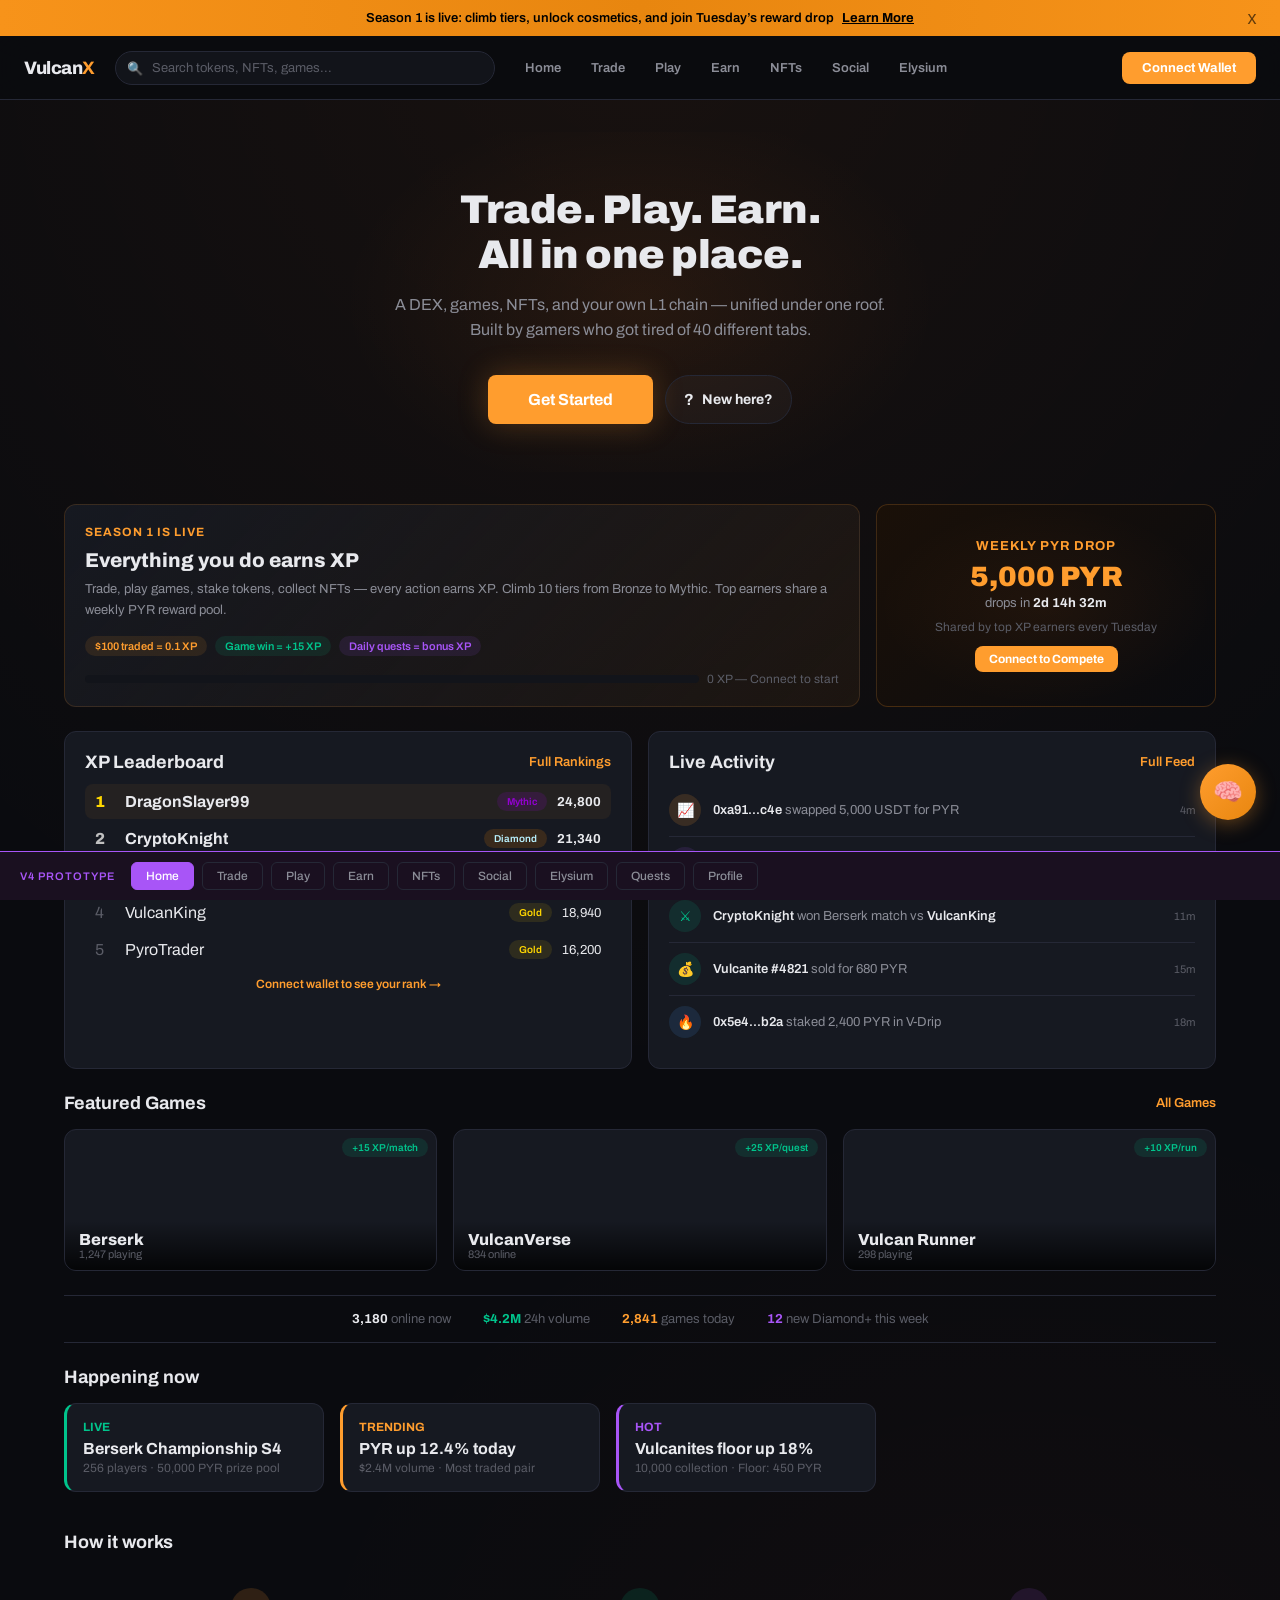
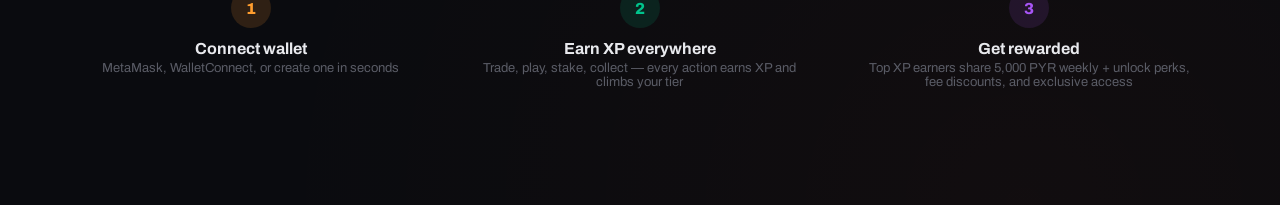
==== index.html @ 16a51288 "Promote lightweight onboarding homepage" ====
<!DOCTYPE html>
<html lang="en">
<head>
<meta charset="UTF-8">
<meta name="viewport" content="width=device-width, initial-scale=1.0">
<title>Vulcan X — Homepage Onboarding Lite</title>
<link href="https://fonts.googleapis.com/css2?family=Archivo:wght@400;500;600;700;800;900&display=swap" rel="stylesheet">
<style>
  :root {
    --bg-primary: #0a0b0f;
    --bg-secondary: #12141a;
    --bg-tertiary: #1a1d26;
    --bg-card: #161921;
    --bg-hover: #1e2130;
    --border: #252836;
    --border-light: #2a2d3a;
    --text-primary: #e8e9ed;
    --text-secondary: #8b8d97;
    --text-muted: #5a5c66;
    --accent: #ff9d2e;
    --accent-hover: #f08a1a;
    --accent-glow: rgba(255, 157, 46, 0.15);
    --forge-ember: rgba(255, 120, 20, 0.06);
    --forge-heat: rgba(255, 80, 20, 0.03);
    --green: #00c48c;
    --green-dim: rgba(0, 196, 140, 0.12);
    --red: #ff4d6a;
    --red-dim: rgba(255, 77, 106, 0.12);
    --blue: #4da2ff;
    --blue-dim: rgba(77, 162, 255, 0.12);
    --purple: #a855f7;
    --purple-dim: rgba(168, 85, 247, 0.12);
    --elysium-purple: #7c3aed;
    --elysium-glow: rgba(124, 58, 237, 0.15);
    --xp-bronze: #cd7f32;
    --xp-silver: #c0c0c0;
    --xp-gold: #ffd700;
    --xp-platinum: #e5e4e2;
    --xp-diamond: #b9f2ff;
    --xp-master: #ff8c00;
    --xp-grandmaster: #dc143c;
    --xp-legend: #9400d3;
    --xp-mythic: #ff6ec7;
    --xp-titan: #ff2400;
    --radius: 12px;
    --radius-sm: 8px;
    --radius-lg: 16px;
    --shadow: 0 4px 24px rgba(0,0,0,0.3);
    --nav-height: 64px;
    --banner-height: 36px;
    --chat-width: 320px;
  }

  /* ===== AI CHAT BUBBLE ===== */
  .ai-bubble-btn {
    position: fixed; bottom: 80px; right: 24px; z-index: 9998;
    width: 56px; height: 56px; border-radius: 50%;
    background: linear-gradient(135deg, var(--accent), #e8860f);
    border: none; cursor: pointer; display: flex; align-items: center; justify-content: center;
    box-shadow: 0 4px 20px rgba(255,157,46,0.35), 0 0 0 0 rgba(255,157,46,0.4);
    transition: all 0.3s ease; font-size: 24px; color: #000;
    animation: aiBubblePulse 3s ease-in-out infinite;
  }
  .ai-bubble-btn:hover { transform: scale(1.1); box-shadow: 0 6px 28px rgba(255,157,46,0.5); }
  @keyframes aiBubblePulse {
    0%, 100% { box-shadow: 0 4px 20px rgba(255,157,46,0.35), 0 0 0 0 rgba(255,157,46,0.4); }
    50% { box-shadow: 0 4px 20px rgba(255,157,46,0.35), 0 0 0 8px rgba(255,157,46,0); }
  }
  .ai-bubble-popup {
    position: fixed; bottom: 148px; right: 24px; z-index: 9998;
    width: 360px; max-height: 480px; border-radius: var(--radius-lg);
    background: var(--bg-secondary); border: 1px solid var(--border-light);
    box-shadow: 0 12px 48px rgba(0,0,0,0.5); display: none; flex-direction: column; overflow: hidden;
  }
  .ai-bubble-popup.open { display: flex; }
  .ai-bubble-popup-header {
    padding: 14px 16px; border-bottom: 1px solid var(--border);
    display: flex; align-items: center; justify-content: space-between;
    background: linear-gradient(135deg, rgba(255,157,46,0.06), transparent);
  }
  .ai-bubble-popup-body { flex: 1; overflow-y: auto; padding: 16px; display: flex; flex-direction: column; gap: 12px; max-height: 320px; }
  .ai-bubble-popup-compose {
    padding: 12px; border-top: 1px solid var(--border); display: flex; gap: 8px;
  }
  .ai-bubble-popup-compose input {
    flex: 1; background: var(--bg-tertiary); border: 1px solid var(--border);
    border-radius: 8px; padding: 8px 12px; font-size: 13px; color: var(--text-primary); font-family: inherit;
  }
  .ai-bubble-popup-compose input:focus { outline: none; border-color: var(--accent); }
  .ai-bubble-msg { display: flex; gap: 8px; }
  .ai-bubble-msg .ai-av { width: 28px; height: 28px; border-radius: 50%; background: var(--accent); display: flex; align-items: center; justify-content: center; font-size: 12px; font-weight: 800; color: #000; flex-shrink: 0; }
  .ai-bubble-msg .ai-text { background: var(--bg-tertiary); border-radius: 12px; padding: 10px 14px; font-size: 13px; line-height: 1.5; color: var(--text-secondary); max-width: 280px; }
  .ai-bubble-chips { display: flex; flex-wrap: wrap; gap: 6px; }
  .ai-bubble-chips button {
    background: var(--bg-tertiary); border: 1px solid var(--border); border-radius: 20px;
    padding: 6px 12px; font-size: 12px; color: var(--text-secondary); cursor: pointer;
    font-family: inherit; transition: all 0.2s;
  }
  .ai-bubble-chips button:hover { border-color: var(--accent); color: var(--accent); }
  * { margin: 0; padding: 0; box-sizing: border-box; }
  body {
    font-family: 'Archivo', -apple-system, BlinkMacSystemFont, 'Inter', sans-serif;
    background: var(--bg-primary); color: var(--text-primary);
    min-height: 100vh; overflow-x: hidden;
    background-image:
      radial-gradient(ellipse 80% 60% at 50% 0%, var(--forge-ember), transparent),
      radial-gradient(ellipse 60% 40% at 80% 100%, var(--forge-heat), transparent);
  }
  img { max-width: 100%; display: block; }
  a { color: inherit; text-decoration: none; }

  /* ===== ANNOUNCEMENT BANNER ===== */
  .announce-banner {
    position: fixed; top: 0; left: 0; right: 0; height: var(--banner-height);
    background: linear-gradient(90deg, #f7931a, #e8860f, #f7931a);
    display: flex; align-items: center; justify-content: center; z-index: 1100;
    font-size: 13px; font-weight: 600; color: #000; gap: 8px;
  }
  .announce-banner a { color: #000; text-decoration: underline; font-weight: 700; }
  .announce-dismiss {
    position: absolute; right: 16px; top: 50%; transform: translateY(-50%);
    background: none; border: none; color: rgba(0,0,0,0.6); font-size: 18px; cursor: pointer;
    width: 24px; height: 24px; display: flex; align-items: center; justify-content: center;
    border-radius: 50%; transition: all 0.15s;
  }
  .announce-dismiss:hover { background: rgba(0,0,0,0.15); color: #000; }
  .banner-hidden .announce-banner { display: none; }
  .banner-hidden .topnav { top: 0 !important; }
  .banner-hidden .page { padding-top: var(--nav-height) !important; }

  /* ===== PROTOTYPE BAR ===== */
  .prototype-bar {
    position: fixed; bottom: 0; left: 0; right: 0;
    background: #1a1020; border-top: 1px solid var(--purple);
    padding: 10px 20px; display: flex; align-items: center; gap: 8px; z-index: 9999; flex-wrap: wrap;
  }
  .prototype-bar span { color: var(--purple); font-size: 11px; font-weight: 600; text-transform: uppercase; letter-spacing: 1px; margin-right: 8px; }
  .proto-btn {
    padding: 6px 14px; background: transparent; border: 1px solid var(--border); color: var(--text-secondary);
    border-radius: 6px; cursor: pointer; font-size: 12px; font-weight: 500; transition: all 0.2s; font-family: inherit;
  }
  .proto-btn:hover, .proto-btn.active { background: var(--purple); border-color: var(--purple); color: white; }

  /* ===== TOP NAV ===== */
  .topnav {
    position: fixed; top: var(--banner-height); left: 0; right: 0; height: var(--nav-height);
    background: rgba(10, 11, 15, 0.92); backdrop-filter: blur(20px);
    border-bottom: 1px solid var(--border); display: flex; align-items: center;
    padding: 0 24px; z-index: 1000;
  }
  .nav-logo { display: flex; align-items: center; gap: 10px; margin-right: 20px; cursor: pointer; flex-shrink: 0; }
  .nav-logo .logo-text { font-size: 18px; font-weight: 800; letter-spacing: -0.5px; }
  .nav-logo .logo-text b { color: var(--accent); }
  .nav-search { position: relative; flex: 1; max-width: 380px; margin-right: 16px; }
  .nav-search-input {
    width: 100%; padding: 9px 14px 9px 36px;
    background: var(--bg-secondary); border: 1px solid var(--border);
    border-radius: 24px; color: var(--text-primary); font-size: 13px;
    font-family: inherit; outline: none; transition: all 0.2s;
  }
  .nav-search-input::placeholder { color: var(--text-muted); }
  .nav-search-input:focus { border-color: var(--accent); box-shadow: 0 0 0 3px var(--accent-glow); }
  .nav-search-icon { position: absolute; left: 12px; top: 50%; transform: translateY(-50%); color: var(--text-muted); font-size: 13px; }
  .search-dropdown {
    display: none; position: absolute; top: calc(100% + 4px); left: 0; right: 0;
    background: var(--bg-secondary); border: 1px solid var(--border); border-radius: var(--radius);
    box-shadow: var(--shadow); z-index: 1001; max-height: 400px; overflow-y: auto; padding: 8px 0;
  }
  .search-dropdown.visible { display: block; }
  .search-section-label { font-size: 12px; color: var(--text-muted); text-transform: uppercase; letter-spacing: 0.5px; padding: 8px 14px 4px; font-weight: 600; }
  .search-item { padding: 8px 14px; font-size: 13px; cursor: pointer; transition: background 0.15s; display: flex; align-items: center; gap: 8px; }
  .search-item:hover { background: var(--bg-hover); }
  .search-item.hidden { display: none; }
  .nav-links { display: flex; gap: 2px; height: 100%; align-items: center; }
  .nav-link {
    padding: 8px 14px; color: var(--text-secondary); font-size: 13px; font-weight: 600;
    cursor: pointer; border-radius: var(--radius-sm); transition: all 0.2s; position: relative;
    height: 100%; display: flex; align-items: center; white-space: nowrap;
  }
  .nav-link:hover { color: var(--text-primary); background: var(--bg-hover); }
  .nav-link.active { color: var(--accent); }
  .nav-link.active::after {
    content: ''; position: absolute; bottom: 0; left: 14px; right: 14px;
    height: 2px; background: var(--accent); border-radius: 2px 2px 0 0;
  }
  .nav-right { margin-left: auto; display: flex; align-items: center; gap: 10px; flex-shrink: 0; }
  .nav-icon-btn {
    width: 36px; height: 36px; border-radius: var(--radius-sm);
    display: flex; align-items: center; justify-content: center;
    color: var(--text-secondary); cursor: pointer; font-size: 16px; position: relative; transition: all 0.2s;
    background: none; border: none;
  }
  .nav-icon-btn:hover { background: var(--bg-hover); color: var(--text-primary); }
  .nav-icon-btn .dot { position: absolute; top: 6px; right: 6px; width: 7px; height: 7px; background: var(--red); border-radius: 50%; }
  .nav-agent-btn {
    width: auto; padding: 0 12px; gap: 8px; border: 1px solid var(--border);
    background: linear-gradient(135deg, rgba(77,162,255,0.08), rgba(124,58,237,0.08));
    color: var(--text-primary); font-size: 12px; font-weight: 700;
  }
  .nav-agent-btn:hover { border-color: var(--blue); box-shadow: 0 0 0 3px rgba(77,162,255,0.08); }
  .nav-agent-orb {
    width: 18px; height: 18px; border-radius: 50%;
    background: radial-gradient(circle at 30% 30%, #9dd4ff 0%, #4da2ff 42%, #7c3aed 100%);
    box-shadow: 0 0 16px rgba(77,162,255,0.35);
    flex-shrink: 0;
  }
  .btn-connect {
    padding: 9px 20px; background: var(--accent); border: none; border-radius: var(--radius-sm);
    color: white; font-size: 13px; font-weight: 700; cursor: pointer; transition: all 0.2s; font-family: inherit;
  }
  .btn-connect:hover { background: var(--accent-hover); transform: translateY(-1px); }
  .nav-wallet-btn {
    display: flex; align-items: center; gap: 8px; padding: 8px 14px;
    background: var(--bg-tertiary); border: 1px solid var(--border); border-radius: var(--radius-sm);
    color: var(--text-primary); font-size: 13px; font-weight: 500; cursor: pointer; transition: all 0.2s; position: relative;
  }
  .nav-wallet-btn:hover { border-color: var(--accent); }
  .wallet-dot { width: 8px; height: 8px; background: var(--green); border-radius: 50%; }
  .xp-badge {
    display: inline-flex; align-items: center; gap: 4px; padding: 2px 8px;
    border-radius: 10px; font-size: 11px; font-weight: 700; margin-left: 4px;
  }
  .xp-badge.bronze { background: rgba(205,127,50,0.15); color: var(--xp-bronze); border: 1px solid rgba(205,127,50,0.3); }
  .xp-badge.silver { background: rgba(192,192,192,0.12); color: var(--xp-silver); border: 1px solid rgba(192,192,192,0.25); }
  .xp-badge.gold { background: rgba(255,215,0,0.12); color: var(--xp-gold); border: 1px solid rgba(255,215,0,0.25); }
  .xp-badge.platinum { background: rgba(229,228,226,0.1); color: var(--xp-platinum); border: 1px solid rgba(229,228,226,0.2); }
  .xp-badge.diamond { background: rgba(185,242,255,0.1); color: var(--xp-diamond); border: 1px solid rgba(185,242,255,0.2); }
  .xp-badge.master { background: rgba(255,140,0,0.12); color: var(--xp-master); border: 1px solid rgba(255,140,0,0.25); }
  .xp-badge.grandmaster { background: rgba(220,20,60,0.12); color: var(--xp-grandmaster); border: 1px solid rgba(220,20,60,0.25); }
  .xp-badge.legend { background: rgba(148,0,211,0.12); color: var(--xp-legend); border: 1px solid rgba(148,0,211,0.25); }
  .xp-badge.mythic { background: rgba(255,110,199,0.12); color: var(--xp-mythic); border: 1px solid rgba(255,110,199,0.25); }
  .xp-badge.titan { background: rgba(255,36,0,0.15); color: var(--xp-titan); border: 1px solid rgba(255,36,0,0.3); }

  /* ===== NAV XP BAR (persistent, under nav) ===== */
  .nav-xp-strip {
    position: fixed; top: calc(var(--banner-height) + var(--nav-height));
    left: 0; right: 0; height: 3px; z-index: 999;
    background: var(--bg-secondary); display: none;
  }
  .nav-xp-strip.visible { display: block; }
  .nav-xp-strip-fill {
    height: 100%; background: linear-gradient(90deg, var(--xp-bronze), var(--xp-gold), var(--xp-diamond));
    border-radius: 0 2px 2px 0; transition: width 1s ease; box-shadow: 0 0 8px rgba(255,215,0,0.4);
  }
  .banner-hidden .nav-xp-strip { top: var(--nav-height); }

  /* ===== FORGE ICON CONTAINERS ===== */
  .forge-icon {
    width: 48px; height: 48px; border-radius: 12px; display: flex; align-items: center; justify-content: center;
    font-size: 22px; margin: 0 auto 14px; position: relative;
  }
  .forge-icon::after {
    content: ''; position: absolute; inset: -2px; border-radius: 14px; opacity: 0;
    background: radial-gradient(circle, var(--accent-glow), transparent 70%);
    transition: opacity 0.3s;
  }
  .forge-icon:hover::after { opacity: 1; }
  .forge-icon.trade { background: linear-gradient(135deg, #1a1008, #2a1a0a); color: var(--accent); border: 1px solid rgba(255,157,46,0.2); }
  .forge-icon.play { background: linear-gradient(135deg, #081a10, #0a2a18); color: var(--green); border: 1px solid rgba(0,196,140,0.2); }
  .forge-icon.create { background: linear-gradient(135deg, #140a1a, #201030); color: var(--purple); border: 1px solid rgba(168,85,247,0.2); }

  /* ===== FLOATING XP ANIMATION ===== */
  @keyframes forgeBreath {
    0%, 100% { opacity: 0.6; transform: translate(-50%,-50%) scale(1); }
    50% { opacity: 1; transform: translate(-50%,-50%) scale(1.15); }
  }

  @keyframes xpFloat {
    0% { opacity: 1; transform: translateY(0) scale(1); }
    100% { opacity: 0; transform: translateY(-40px) scale(0.8); }
  }
  .xp-float {
    position: fixed; z-index: 3000; font-size: 14px; font-weight: 800; color: var(--xp-gold);
    pointer-events: none; animation: xpFloat 1.2s ease-out forwards;
    text-shadow: 0 0 12px rgba(255,215,0,0.6);
  }

  /* ===== PAGES ===== */
  .page { display: none; padding-top: calc(var(--nav-height) + var(--banner-height)); padding-bottom: 80px; }
  .page.active { display: block; }
  .chat-open .page { margin-right: var(--chat-width); }
  .no-scroll { overflow: hidden; }

  /* ===== SHARED: CARDS, BUTTONS, SHELVES ===== */
  .container { max-width: 1200px; margin: 0 auto; padding: 0 24px; }
  .section-header { display: flex; align-items: center; justify-content: space-between; margin-bottom: 16px; }
  .section-title { font-size: 18px; font-weight: 700; }
  .section-link { font-size: 13px; color: var(--accent); font-weight: 600; cursor: pointer; }
  .section-link:hover { text-decoration: underline; }
  .interactive-row { cursor: pointer; transition: background 0.2s, border-color 0.2s; }
  .interactive-row:hover { background: var(--bg-hover); }
  .card {
    background: var(--bg-card); border: 1px solid var(--border); border-radius: var(--radius);
    padding: 20px; transition: all 0.2s;
  }
  .card:hover { border-color: var(--border-light); transform: translateY(-2px); box-shadow: 0 8px 32px rgba(0,0,0,0.25); }
  .card { transition: all 0.2s ease; }
  .btn-primary { transition: all 0.2s ease; }
  .btn-primary:hover { transform: translateY(-1px); box-shadow: 0 4px 16px rgba(255,157,46,0.3); }
  .btn-secondary { transition: all 0.2s ease; }
  .btn-secondary:hover { transform: translateY(-1px); border-color: var(--text-muted); }
  .shelf-card:hover { transform: translateY(-4px) !important; box-shadow: 0 12px 40px rgba(0,0,0,0.3) !important; }
  .nav-link { transition: all 0.15s ease; }
  .nav-link:hover { color: var(--text-primary); }
  .game-card-media { transition: transform 0.3s ease; overflow: hidden; }
  .card:hover .game-card-media { transform: scale(1.02); }
  .drawer-item.interactive-row { transition: all 0.15s ease; }
  .drawer-item.interactive-row:hover { background: var(--bg-hover); transform: translateX(2px); }
  .xp-badge { transition: all 0.2s ease; }
  .xp-badge:hover { transform: scale(1.1); }
  .tag { transition: all 0.15s ease; }
  .tag:hover { transform: scale(1.05); }
  .chat-open .grid-4 { grid-template-columns: repeat(3, 1fr); }
  .chat-open .grid-3 { grid-template-columns: repeat(2, 1fr); }
  .card-sm { padding: 16px; }
  .btn-primary {
    padding: 10px 20px; background: var(--accent); border: none; border-radius: var(--radius-sm);
    color: white; font-size: 14px; font-weight: 700; cursor: pointer; font-family: inherit; transition: all 0.2s;
  }
  .btn-primary:hover { background: var(--accent-hover); }
  .btn-secondary {
    padding: 10px 20px; background: var(--bg-tertiary); border: 1px solid var(--border);
    border-radius: var(--radius-sm); color: var(--text-primary); font-size: 14px; font-weight: 600;
    cursor: pointer; font-family: inherit; transition: all 0.2s;
  }
  .btn-secondary:hover { border-color: var(--accent); color: var(--accent); }
  .btn-sm { padding: 6px 14px; font-size: 12px; }
  .grid-2 { display: grid; grid-template-columns: repeat(2, 1fr); gap: 16px; }
  .grid-3 { display: grid; grid-template-columns: repeat(3, 1fr); gap: 16px; }
  .grid-4 { display: grid; grid-template-columns: repeat(4, 1fr); gap: 16px; }
  .tag { display: inline-block; padding: 4px 10px; border-radius: 20px; font-size: 11px; font-weight: 600; }
  .tag-green { background: var(--green-dim); color: var(--green); }
  .tag-red { background: var(--red-dim); color: var(--red); }
  .tag-blue { background: var(--blue-dim); color: var(--blue); }
  .tag-purple { background: var(--purple-dim); color: var(--purple); }
  .tag-orange { background: var(--accent-glow); color: var(--accent); }

  /* Shelf = horizontal scroll row */
  .shelf { margin-bottom: 32px; }
  .shelf-scroll { display: flex; gap: 16px; overflow-x: auto; padding-bottom: 8px; scroll-snap-type: x mandatory; }
  .shelf-scroll::-webkit-scrollbar { height: 6px; }
  .shelf-scroll::-webkit-scrollbar-track { background: var(--bg-secondary); border-radius: 3px; }
  .shelf-scroll::-webkit-scrollbar-thumb { background: var(--border-light); border-radius: 3px; }
  .shelf-scroll::-webkit-scrollbar-thumb:hover { background: var(--text-muted); }
  .shelf-card { flex: 0 0 260px; scroll-snap-align: start; cursor: pointer; transition: transform 0.2s, border-color 0.2s; }
  .shelf-card:hover { transform: translateY(-2px); border-color: var(--accent); }
  .brand-chip {
    display: inline-flex; align-items: center; gap: 8px; padding: 6px 10px; border-radius: 999px;
    background: var(--bg-secondary); border: 1px solid var(--border); color: var(--text-secondary); font-size: 12px; font-weight: 700;
  }
  .brand-chip img { width: 18px; height: 18px; object-fit: contain; }
  .logo-lockup {
    display: flex; align-items: center; justify-content: center; padding: 12px;
    background: rgba(10,11,15,0.58); border: 1px solid rgba(255,255,255,0.06); border-radius: 14px;
    backdrop-filter: blur(12px);
  }
  .logo-lockup img { max-width: 180px; max-height: 72px; object-fit: contain; }
  .game-card-media {
    height: 168px; border-radius: 10px; margin-bottom: 12px; overflow: hidden; position: relative;
    background: linear-gradient(135deg, #161921, #0d1016);
    background-size: cover; background-position: center;
  }
  .game-card-media::after {
    content: ''; position: absolute; inset: 0;
    background: linear-gradient(180deg, rgba(10,11,15,0.08), rgba(10,11,15,0.72));
  }
  .game-card-logo-badge {
    position: absolute; left: 14px; right: 14px; bottom: 14px; z-index: 1;
  }
  .tool-icon-wrap {
    width: 72px; height: 72px; margin: 0 auto 16px; border-radius: 18px;
    background: rgba(124, 58, 237, 0.08); display: flex; align-items: center; justify-content: center;
    border: 1px solid rgba(124, 58, 237, 0.18);
  }
  .tool-icon-wrap img { width: 44px; height: 44px; object-fit: contain; }

  /* Filter bar (unified across pages) */
  .filter-bar {
    display: flex; align-items: center; gap: 10px; margin-bottom: 20px; flex-wrap: wrap;
  }
  .filter-select {
    padding: 8px 14px; background: var(--bg-secondary); border: 1px solid var(--border);
    border-radius: var(--radius-sm); color: var(--text-primary); font-size: 13px; font-family: inherit;
    cursor: pointer; outline: none;
  }
  .filter-select:focus { border-color: var(--accent); }
  .filter-search {
    padding: 8px 14px; background: var(--bg-secondary); border: 1px solid var(--border);
    border-radius: var(--radius-sm); color: var(--text-primary); font-size: 13px; font-family: inherit;
    outline: none; min-width: 180px;
  }
  .filter-search::placeholder { color: var(--text-muted); }

  /* ===== CHAT SIDEBAR ===== */
  .chat-sidebar {
    position: fixed; top: calc(var(--nav-height) + var(--banner-height)); right: -340px; bottom: 50px;
    width: var(--chat-width); background: var(--bg-secondary); border-left: 1px solid var(--border);
    z-index: 900; display: flex; flex-direction: column; transition: right 0.25s ease;
  }
  .chat-open .chat-sidebar { right: 0; }
  .chat-header {
    padding: 14px 16px; border-bottom: 1px solid var(--border);
    display: flex; align-items: center; justify-content: space-between;
  }
  .chat-header-title { font-size: 14px; font-weight: 700; }
  .chat-tabs { display: flex; gap: 4px; padding: 8px 12px; border-bottom: 1px solid var(--border); }
  .chat-tab {
    padding: 6px 12px; font-size: 12px; font-weight: 600; color: var(--text-muted);
    background: none; border: none; border-radius: 6px; cursor: pointer; font-family: inherit; transition: all 0.15s;
  }
  .chat-tab:hover { color: var(--text-secondary); background: var(--bg-hover); }
  .chat-tab.active { color: var(--accent); background: var(--accent-glow); }

  /* NFT Tabs */
  .nft-tab {
    padding: 10px 20px; font-size: 14px; font-weight: 600; color: var(--text-muted);
    background: none; border: none; border-bottom: 2px solid transparent;
    cursor: pointer; font-family: inherit; transition: all 0.15s; margin-bottom: -1px;
  }
  .nft-tab:hover { color: var(--text-primary); }
  .nft-tab.active { color: var(--accent); border-bottom-color: var(--accent); }

  .chat-messages { flex: 1; overflow-y: auto; padding: 12px; display: flex; flex-direction: column; gap: 10px; }
  .chat-msg { display: flex; gap: 8px; }
  .chat-avatar { width: 28px; height: 28px; border-radius: 50%; background: var(--bg-tertiary); display: flex; align-items: center; justify-content: center; font-size: 12px; flex-shrink: 0; }
  .chat-bubble { background: var(--bg-tertiary); border-radius: 10px; padding: 8px 12px; font-size: 13px; line-height: 1.4; max-width: 240px; }
  .chat-bubble .chat-name { font-size: 11px; font-weight: 700; color: var(--accent); margin-bottom: 2px; }
  .chat-reactions { display: flex; gap: 4px; margin-top: 6px; flex-wrap: wrap; }
  .chat-reaction { background: var(--bg-hover); border: 1px solid var(--border); border-radius: 10px; padding: 1px 6px; font-size: 11px; cursor: pointer; transition: all 0.15s; }
  .chat-reaction:hover { border-color: var(--accent); background: var(--accent-glow); }
  .typing-dots { display: inline-flex; gap: 2px; }
  .typing-dots span { animation: typingBounce 1.4s infinite; font-size: 18px; line-height: 1; color: var(--text-muted); }
  .typing-dots span:nth-child(2) { animation-delay: 0.2s; }
  .typing-dots span:nth-child(3) { animation-delay: 0.4s; }
  @keyframes typingBounce {
    0%, 60%, 100% { transform: translateY(0); opacity: 0.3; }
    30% { transform: translateY(-4px); opacity: 1; }
  }
  /* Daily Forge Strike streak */
  .streak-day {
    display: flex; flex-direction: column; align-items: center; gap: 4px;
    width: 44px; height: 56px; border-radius: 10px;
    background: var(--bg-tertiary); border: 1px solid var(--border);
    justify-content: center; transition: all 0.3s;
  }
  .streak-day.lit {
    background: linear-gradient(180deg, rgba(255,120,20,0.15), rgba(255,80,20,0.05));
    border-color: rgba(255,157,46,0.3);
    animation: streakPop 0.4s ease calc(var(--delay) * 0.08s) both;
  }
  .streak-day.today {
    border-color: var(--accent);
    box-shadow: 0 0 12px rgba(255,157,46,0.3);
  }
  .streak-flame { font-size: 18px; line-height: 1; }
  .streak-day:not(.lit) .streak-flame { filter: grayscale(1); opacity: 0.3; }
  .streak-label { font-size: 11px; font-weight: 700; color: var(--text-muted); text-transform: uppercase; }
  .streak-day.lit .streak-label { color: var(--accent); }
  .streak-day.today .streak-label { color: var(--text-primary); }
  @keyframes streakPop {
    0% { transform: scale(0.8); opacity: 0; }
    100% { transform: scale(1); opacity: 1; }
  }
  .chat-input-wrap { padding: 12px; border-top: 1px solid var(--border); }
  .chat-input {
    width: 100%; padding: 10px 14px; background: var(--bg-primary); border: 1px solid var(--border);
    border-radius: var(--radius-sm); color: var(--text-primary); font-size: 13px; font-family: inherit; outline: none;
  }
  .chat-input::placeholder { color: var(--text-muted); }
  .chat-input:focus { border-color: var(--accent); }
  .chat-close-btn {
    background: none; border: none; color: var(--text-muted); cursor: pointer; font-size: 16px; padding: 4px;
  }

  /* ===== SHELL DRAWERS ===== */
  .shell-backdrop {
    position: fixed; inset: 0; background: rgba(0,0,0,0.55); opacity: 0; pointer-events: none;
    transition: opacity 0.2s ease; z-index: 1190;
  }
  body.wallet-open .shell-backdrop,
  body.notifications-open .shell-backdrop,
  body.assistant-open .shell-backdrop,
  body.modal-open .shell-backdrop { opacity: 1; pointer-events: auto; }
  .shell-drawer {
    position: fixed; top: calc(var(--nav-height) + var(--banner-height)); right: -420px; bottom: 50px;
    width: 380px; background: var(--bg-secondary); border-left: 1px solid var(--border);
    z-index: 1200; transition: right 0.25s ease; display: flex; flex-direction: column; box-shadow: var(--shadow);
  }
  .shell-drawer-left {
    left: -420px; right: auto; border-left: none; border-right: 1px solid var(--border); transition: left 0.25s ease;
  }
  body.wallet-open #wallet-drawer { right: 0; }
  body.notifications-open #notifications-drawer { right: 0; }
  body.assistant-open #assistant-drawer { left: 0; }
  .drawer-header {
    padding: 16px; border-bottom: 1px solid var(--border); display: flex; align-items: center; justify-content: space-between;
  }
  .drawer-title { font-size: 15px; font-weight: 700; }
  .drawer-close {
    background: none; border: none; color: var(--text-muted); font-size: 18px; cursor: pointer;
  }
  .drawer-body { padding: 16px; overflow-y: auto; display: flex; flex-direction: column; gap: 16px; }
  .drawer-list { display: flex; flex-direction: column; gap: 10px; }
  .drawer-item {
    display: flex; align-items: center; gap: 12px; padding: 12px; background: var(--bg-card);
    border: 1px solid var(--border); border-radius: var(--radius-sm);
  }
  .drawer-item-icon {
    width: 36px; height: 36px; border-radius: 50%; display: flex; align-items: center; justify-content: center; font-size: 16px;
    flex-shrink: 0;
  }
  .drawer-actions { display: grid; grid-template-columns: repeat(2, 1fr); gap: 10px; }
  .assistant-drawer {
    background:
      radial-gradient(circle at top left, rgba(77,162,255,0.14), transparent 34%),
      radial-gradient(circle at top right, rgba(124,58,237,0.12), transparent 28%),
      var(--bg-secondary);
  }
  .assistant-badge {
    display: inline-flex; align-items: center; gap: 8px; padding: 6px 10px;
    border-radius: 999px; background: rgba(77,162,255,0.1); border: 1px solid rgba(77,162,255,0.2);
    color: #9dd4ff; font-size: 11px; font-weight: 700; text-transform: uppercase; letter-spacing: 0.5px;
  }
  .assistant-badge .nav-agent-orb { width: 12px; height: 12px; }
  .assistant-context-card {
    padding: 16px; border-radius: var(--radius); border: 1px solid var(--border);
    background: rgba(10,11,15,0.5);
  }
  .assistant-source-row,
  .assistant-chip-row { display: flex; flex-wrap: wrap; gap: 8px; }
  .assistant-source,
  .assistant-chip {
    display: inline-flex; align-items: center; gap: 6px; padding: 7px 10px; border-radius: 999px;
    border: 1px solid var(--border); background: var(--bg-card); font-size: 12px; color: var(--text-secondary);
  }
  .assistant-chip {
    cursor: pointer; transition: all 0.2s; color: var(--text-primary); font-weight: 600;
  }
  .assistant-chip:hover { border-color: var(--blue); background: rgba(77,162,255,0.08); color: #cfe8ff; }
  .assistant-thread { display: flex; flex-direction: column; gap: 12px; }
  .assistant-msg { display: flex; gap: 10px; align-items: flex-start; }
  .assistant-msg.user { justify-content: flex-end; }
  .assistant-avatar {
    width: 32px; height: 32px; border-radius: 50%; display: flex; align-items: center; justify-content: center;
    font-size: 12px; font-weight: 800; flex-shrink: 0;
  }
  .assistant-avatar.ai {
    background: linear-gradient(135deg, rgba(77,162,255,0.16), rgba(124,58,237,0.22));
    color: #d9edff; border: 1px solid rgba(77,162,255,0.22);
  }
  .assistant-avatar.user {
    background: var(--accent-glow); color: var(--accent); border: 1px solid rgba(247,147,26,0.24);
  }
  .assistant-bubble {
    max-width: 280px; padding: 12px 14px; border-radius: 14px; line-height: 1.5; font-size: 13px;
    border: 1px solid var(--border);
  }
  .assistant-msg.ai .assistant-bubble { background: rgba(18,20,26,0.95); }
  .assistant-msg.user .assistant-bubble { background: rgba(247,147,26,0.08); }
  .assistant-meta { font-size: 11px; color: var(--text-muted); margin-top: 6px; }
  .assistant-compose {
    margin-top: auto; padding: 16px; border-top: 1px solid var(--border);
    background: rgba(10,11,15,0.55);
  }
  .assistant-input-shell {
    display: flex; align-items: center; gap: 10px; padding: 10px 12px;
    border-radius: 14px; border: 1px solid var(--border); background: var(--bg-primary);
  }
  .assistant-input-shell input {
    flex: 1; background: none; border: none; outline: none; color: var(--text-primary); font-size: 13px; font-family: inherit;
  }
  .assistant-input-shell input::placeholder { color: var(--text-muted); }
  .assistant-compose-note {
    font-size: 11px; color: var(--text-muted); margin-top: 8px; display: flex; justify-content: space-between; gap: 10px;
  }

  /* ===== ACTION MODAL ===== */
  .action-modal {
    position: fixed; inset: 0; display: flex; align-items: center; justify-content: center;
    opacity: 0; pointer-events: none; z-index: 1300; transition: opacity 0.2s ease;
  }
  body.modal-open .action-modal { opacity: 1; pointer-events: auto; }
  .action-modal-card {
    width: min(520px, calc(100vw - 32px)); background: var(--bg-secondary); border: 1px solid var(--border);
    border-radius: var(--radius-lg); box-shadow: 0 16px 48px rgba(0,0,0,0.4); overflow: hidden;
  }
  .action-modal-header {
    padding: 18px 20px; border-bottom: 1px solid var(--border); display: flex; align-items: center; justify-content: space-between;
  }
  .action-modal-body { padding: 20px; }
  .modal-option {
    display: flex; justify-content: space-between; align-items: center; gap: 16px; padding: 14px 0;
    border-bottom: 1px solid var(--border);
  }
  .modal-option:last-child { border-bottom: none; }

  /* ===== ACHIEVEMENT POPUP ===== */
  .achievement-popup {
    position: fixed; top: 160px; left: 50%; transform: translateX(-50%); z-index: 2000;
    background: var(--bg-secondary); border: 1px solid var(--accent); border-radius: var(--radius);
    padding: 20px 28px; box-shadow: 0 8px 32px rgba(247,147,26,0.3), var(--shadow);
    display: none; animation: achPop 0.5s ease; min-width: 320px; text-align: center;
  }
  .achievement-popup.show { display: block; }
  @keyframes achPop { from { transform: translateX(-50%) scale(0.8); opacity: 0; } to { transform: translateX(-50%) scale(1); opacity: 1; } }
  .achievement-popup .ach-icon { font-size: 36px; margin-bottom:8px; }
  .achievement-popup .ach-title { font-size: 16px; font-weight: 800; color: var(--accent); margin-bottom: 4px; }
  .achievement-popup .ach-desc { font-size: 13px; color: var(--text-secondary); margin-bottom: 8px; }
  .achievement-popup .ach-xp { font-size: 14px; font-weight: 700; color: var(--green); }

  /* ===== XP PROGRESS ===== */
  .xp-bar-wrap { margin-top: 8px; }
  .xp-bar-bg { height: 6px; background: var(--bg-primary); border-radius: 3px; overflow: hidden; }
  .xp-bar-fill { height: 100%; border-radius: 3px; transition: width 0.5s ease; }
  .xp-bar-fill.bronze { background: var(--xp-bronze); }
  .xp-bar-fill.gold { background: linear-gradient(90deg, var(--xp-gold), #ffb300); }
  .xp-bar-fill.diamond { background: linear-gradient(90deg, var(--xp-diamond), #00bcd4); }
  .xp-bar-label { display: flex; justify-content: space-between; font-size: 12px; color: var(--text-muted); margin-top: 4px; }

  /* ===== ACTIVITY FEED ===== */
  .feed-item {
    display: flex; align-items: center; gap: 12px; padding: 10px 0;
    border-bottom: 1px solid var(--border); font-size: 13px;
  }
  .feed-icon { width: 32px; height: 32px; border-radius: 50%; display: flex; align-items: center; justify-content: center; font-size: 14px; flex-shrink: 0; }
  .feed-text { flex: 1; color: var(--text-secondary); line-height: 1.4; }
  .feed-text strong { color: var(--text-primary); font-weight: 600; }
  .feed-time { font-size: 11px; color: var(--text-muted); white-space: nowrap; }

  /* ===== QUEST CARDS ===== */
  .quest-card { border-left: 3px solid var(--accent); }
  .quest-card.daily { border-left-color: var(--green); }
  .quest-card.weekly { border-left-color: var(--blue); }
  .quest-card.seasonal { border-left-color: var(--purple); }
  .quest-card.secret { border-left-color: var(--xp-mythic); }
  .quest-reward { display: inline-flex; align-items: center; gap: 4px; font-size: 12px; font-weight: 600; color: var(--accent); }
  .quest-progress { margin-top: 8px; }
  .quest-progress-bar { height: 4px; background: var(--bg-primary); border-radius: 2px; overflow: hidden; }
  .quest-progress-fill { height: 100%; background: var(--accent); border-radius: 2px; }

  /* ===== PROFILE ===== */
  .profile-banner { height: 160px; background: linear-gradient(135deg, var(--bg-tertiary), var(--elysium-glow), var(--accent-glow)); border-radius: var(--radius-lg); margin-bottom: -50px; position: relative; }
  .profile-avatar {
    width: 80px; height: 80px; border-radius: 50%; background: var(--bg-card); border: 3px solid var(--accent);
    display: flex; align-items: center; justify-content: center; font-size: 32px;
    position: relative; margin-left: 24px; z-index: 2;
  }
  .profile-info { padding: 12px 24px; }
  .profile-stats { display: flex; gap: 24px; margin-top: 12px; }
  .profile-stat { text-align: center; }
  .profile-stat-val { font-size: 20px; font-weight: 800; }
  .profile-stat-label { font-size: 12px; color: var(--text-muted); text-transform: uppercase; letter-spacing: 0.5px; }

  /* ===== TABLES ===== */
  .data-table { width: 100%; border-collapse: collapse; }
  .data-table th { text-align: left; padding: 10px 12px; font-size: 11px; font-weight: 600; color: var(--text-muted); text-transform: uppercase; letter-spacing: 0.5px; border-bottom: 1px solid var(--border); }
  .data-table td { padding: 12px; font-size: 13px; border-bottom: 1px solid var(--border); }
  .data-table tr:hover td { background: var(--bg-hover); }

  /* Elysium tool cards */
  #page-elysium .card-sm { cursor: pointer; transition: all 0.2s; }
  #page-elysium .card-sm:hover { border-color: var(--elysium-purple); box-shadow: 0 0 20px var(--elysium-glow); transform: translateY(-2px); }
  .tool-panel { display: none; }
  .tool-panel.active { display: block; }
  .tool-card.active {
    border-color: var(--elysium-purple) !important;
    box-shadow: 0 0 20px var(--elysium-glow);
    background: rgba(124, 58, 237, 0.08);
  }
  .article-card {
    display: flex; flex-direction: column; gap: 12px; min-height: 210px;
  }
  .article-card-meta {
    display: flex; align-items: center; gap: 8px; flex-wrap: wrap;
    font-size: 11px; color: var(--text-muted); text-transform: uppercase; letter-spacing: 0.5px;
  }
  .article-card-title { font-size: 18px; font-weight: 800; line-height: 1.25; }
  .article-card-excerpt { font-size: 13px; color: var(--text-secondary); line-height: 1.6; }
  .source-pill {
    display: inline-flex; align-items: center; gap: 6px; padding: 6px 10px;
    border-radius: 999px; background: var(--bg-secondary); border: 1px solid var(--border);
    color: var(--text-secondary); font-size: 11px; font-weight: 700;
  }
  .source-pill img { width: 14px; height: 14px; object-fit: contain; }
  .source-pill-row { display: flex; flex-wrap: wrap; gap: 8px; }
  .discover-help-trigger {
    display: inline-flex; align-items: center; gap: 8px;
    padding: 12px 18px; border-radius: 999px; background: rgba(255,255,255,0.03);
    border: 1px solid var(--border); color: var(--text-primary); font-size: 14px; font-weight: 700;
    cursor: pointer; transition: all 0.2s; font-family: inherit;
  }
  .discover-help-trigger:hover { border-color: var(--accent); color: var(--accent); }
  .discover-help-panel {
    display: none; margin-bottom: 24px; background: linear-gradient(135deg, rgba(22,25,33,0.96), rgba(15,17,24,0.96));
    border: 1px solid rgba(255,157,46,0.16);
  }
  .discover-help-panel.open { display: block; }
  .discover-help-grid {
    display: grid; grid-template-columns: repeat(4, 1fr); gap: 14px;
  }
  .discover-help-card {
    padding: 16px; border-radius: 12px; background: rgba(255,255,255,0.02);
    border: 1px solid var(--border);
  }
  .discover-help-card-title { font-size: 12px; font-weight: 800; text-transform: uppercase; letter-spacing: 0.8px; margin-bottom: 8px; }
  .discover-help-card-text { font-size: 13px; color: var(--text-secondary); line-height: 1.55; margin-bottom: 12px; }
  .discover-help-top {
    display: flex; align-items: center; justify-content: space-between; gap: 12px; margin-bottom: 14px; flex-wrap: wrap;
  }
  .discover-help-mini {
    display: grid; grid-template-columns: repeat(3, 1fr); gap: 12px; margin-top: 14px;
  }
  .discover-help-mini-card {
    padding: 12px 14px; border-radius: 10px; background: var(--bg-secondary); border: 1px solid var(--border);
    font-size: 13px; color: var(--text-secondary); line-height: 1.55;
  }
  .discover-help-mini-card strong { color: var(--text-primary); display: block; margin-bottom: 4px; }

  @media (max-width: 1180px) {
    .nav-search { display: none; }
    .topnav { padding: 0 16px; }
    .container { padding: 0 16px; }
    .chat-open .page { margin-right: 0; }
    .grid-4 { grid-template-columns: repeat(2, 1fr); }
    .grid-3 { grid-template-columns: repeat(2, 1fr); }
    .profile-stats { flex-wrap: wrap; gap: 16px; }
    .discover-help-grid { grid-template-columns: repeat(2, 1fr); }
    .discover-help-mini { grid-template-columns: 1fr; }
  }

  /* Mobile bottom nav */
  .mobile-nav {
    display: none; position: fixed; bottom: 0; left: 0; right: 0; z-index: 1001;
    background: var(--bg-secondary); border-top: 1px solid var(--border);
    padding: 6px 0 env(safe-area-inset-bottom, 4px); height: 60px;
    justify-content: space-around; align-items: center;
  }
  .mobile-nav-item {
    display: flex; flex-direction: column; align-items: center; gap: 2px;
    font-size: 11px; color: var(--text-muted); cursor: pointer; padding: 4px 8px;
    transition: color 0.15s; text-decoration: none; border: none; background: none;
  }
  .mobile-nav-item.active { color: var(--accent); }
  .mobile-nav-item:hover { color: var(--text-primary); }
  .mobile-nav-icon { font-size: 20px; line-height: 1; }

  @media (max-width: 840px) {
    .mobile-nav { display: flex; }
    .topnav {
      height: auto; min-height: var(--nav-height); padding: 10px 12px; align-items: flex-start; flex-wrap: wrap; gap: 10px;
    }
    .page { padding-top: calc(var(--nav-height) + var(--banner-height) + 56px); padding-bottom: 70px; }
    .banner-hidden .page { padding-top: calc(var(--nav-height) + 56px) !important; }
    .nav-links {
      order: 3; width: 100%; overflow-x: auto; height: auto; padding-bottom: 2px;
      scrollbar-width: none; display: none;
    }
    .nav-links::-webkit-scrollbar { display: none; }
    .nav-link { height: auto; padding: 10px 12px; }
    .nav-right { margin-left: 0; }
    .prototype-bar { bottom: 60px; }
    .grid-2, .grid-3, .grid-4 { grid-template-columns: 1fr; }
    .drawer-actions { grid-template-columns: 1fr; }
    .discover-help-grid { grid-template-columns: 1fr; }
    .chat-sidebar {
      top: auto; right: 0; left: 0; bottom: -100%; width: auto; height: 72vh; border-left: none; border-top: 1px solid var(--border);
      border-radius: 18px 18px 0 0; transition: bottom 0.25s ease;
    }
    .chat-open .chat-sidebar { right: 0; bottom: 50px; }
    .shell-drawer {
      top: auto; right: 0; left: 0; bottom: -100%; width: auto; height: 78vh; border-left: none; border-top: 1px solid var(--border);
      border-radius: 18px 18px 0 0; transition: bottom 0.25s ease;
    }
    .shell-drawer-left { left: 0; right: 0; border-right: none; }
    body.wallet-open #wallet-drawer,
    body.notifications-open #notifications-drawer,
    body.assistant-open #assistant-drawer { right: 0; left: 0; bottom: 50px; }
    .profile-avatar { margin-left: 16px; }
    .profile-info { padding: 12px 16px; }
    .prototype-bar { padding: 10px 12px; overflow-x: auto; flex-wrap: nowrap; }
    .nav-agent-btn span:last-child { display: none; }
  }

  @media (max-width: 560px) {
    .announce-banner { font-size: 11px; padding: 0 12px; text-align: center; }
    .achievement-popup { min-width: 0; width: calc(100vw - 24px); top: 120px; }
    .shelf-card { flex-basis: 220px; }
    .data-table { display: block; overflow-x: auto; }
  }

  /* ===== ONBOARDING TOUR ===== */
  .tour-overlay {
    position: fixed; inset: 0; z-index: 100000;
    pointer-events: none; opacity: 0;
    transition: opacity 0.3s ease;
  }
  .tour-overlay.active { opacity: 1; pointer-events: auto; }
  .tour-backdrop {
    position: absolute; inset: 0;
    background: rgba(0, 0, 0, 0.75);
    transition: clip-path 0.4s cubic-bezier(0.4, 0, 0.2, 1);
  }
  .tour-spotlight {
    position: absolute;
    border: 2px solid var(--accent);
    border-radius: var(--radius);
    box-shadow: 0 0 0 4px rgba(255, 157, 46, 0.2), 0 0 40px rgba(255, 157, 46, 0.15);
    transition: all 0.4s cubic-bezier(0.4, 0, 0.2, 1);
    pointer-events: none;
  }
  .tour-tooltip {
    position: absolute;
    background: var(--bg-secondary);
    border: 1px solid var(--accent);
    border-radius: var(--radius);
    padding: 20px 24px;
    max-width: 360px;
    min-width: 280px;
    box-shadow: 0 12px 48px rgba(0, 0, 0, 0.5), 0 0 24px rgba(255, 157, 46, 0.1);
    transition: all 0.4s cubic-bezier(0.4, 0, 0.2, 1);
    pointer-events: auto;
    z-index: 2;
  }
  .tour-step-badge {
    display: inline-flex; align-items: center; gap: 6px;
    font-size: 11px; font-weight: 700; text-transform: uppercase;
    letter-spacing: 1px; color: var(--accent); margin-bottom: 10px;
  }
  .tour-step-badge .step-dot {
    width: 6px; height: 6px; border-radius: 50%;
    background: var(--accent);
    animation: tourPulse 1.5s ease infinite;
  }
  .tour-title {
    font-size: 17px; font-weight: 800; color: var(--text-primary);
    margin-bottom: 8px; line-height: 1.3;
  }
  .tour-desc {
    font-size: 13px; color: var(--text-secondary);
    line-height: 1.5; margin-bottom: 16px;
  }
  .tour-actions {
    display: flex; align-items: center; justify-content: space-between;
  }
  .tour-dots {
    display: flex; gap: 6px;
  }
  .tour-dot {
    width: 8px; height: 8px; border-radius: 50%;
    background: var(--bg-hover); border: 1px solid var(--border);
    transition: all 0.3s ease;
  }
  .tour-dot.active {
    background: var(--accent); border-color: var(--accent);
    box-shadow: 0 0 8px rgba(255, 157, 46, 0.4);
  }
  .tour-dot.done { background: var(--green); border-color: var(--green); }
  .tour-btns { display: flex; gap: 8px; }
  .tour-skip {
    background: none; border: none; color: var(--text-muted);
    font-size: 12px; cursor: pointer; padding: 6px 12px;
    font-family: inherit; border-radius: var(--radius-sm);
  }
  .tour-skip:hover { color: var(--text-secondary); background: var(--bg-hover); }
  .tour-next {
    background: var(--accent); color: #000; border: none;
    font-size: 13px; font-weight: 700; padding: 8px 20px;
    border-radius: var(--radius-sm); cursor: pointer;
    font-family: inherit;
    transition: all 0.2s ease;
  }
  .tour-next:hover { background: var(--accent-hover); transform: translateY(-1px); }
  @keyframes tourPulse {
    0%, 100% { opacity: 1; transform: scale(1); }
    50% { opacity: 0.5; transform: scale(1.5); }
  }
  .tour-arrow {
    position: absolute; width: 12px; height: 12px;
    background: var(--bg-secondary); border: 1px solid var(--accent);
    transform: rotate(45deg);
  }
  .tour-arrow.top { top: -7px; border-right: none; border-bottom: none; }
  .tour-arrow.bottom { bottom: -7px; border-left: none; border-top: none; }
  .tour-arrow.left { left: 24px; }
  .tour-arrow.center { left: calc(50% - 6px); }
  .tour-arrow.right { right: 24px; }
  .tour-welcome-icon {
    font-size: 32px; margin-bottom: 12px;
  }

  /* ===== LIVE TOAST NOTIFICATIONS ===== */
  .toast-container {
    position: fixed; bottom: 24px; left: 24px;
    z-index: 9999; display: flex; flex-direction: column-reverse;
    gap: 10px; pointer-events: none;
  }
  @media (max-width: 840px) {
    .toast-container { bottom: 72px; left: 12px; right: 12px; }
  }
  .toast {
    background: var(--bg-secondary);
    border: 1px solid var(--border);
    border-radius: var(--radius);
    padding: 12px 16px;
    display: flex; align-items: center; gap: 12px;
    box-shadow: 0 8px 32px rgba(0,0,0,0.4);
    pointer-events: auto;
    cursor: pointer;
    max-width: 380px;
    animation: toastIn 0.4s cubic-bezier(0.34, 1.56, 0.64, 1) forwards;
    backdrop-filter: blur(12px);
    transition: opacity 0.3s ease, transform 0.3s ease;
  }
  .toast.leaving {
    animation: toastOut 0.3s ease forwards;
  }
  .toast-icon {
    width: 36px; height: 36px; border-radius: 10px;
    display: flex; align-items: center; justify-content: center;
    font-size: 18px; flex-shrink: 0;
  }
  .toast-body { flex: 1; min-width: 0; }
  .toast-title {
    font-size: 13px; font-weight: 700; color: var(--text-primary);
    white-space: nowrap; overflow: hidden; text-overflow: ellipsis;
  }
  .toast-sub {
    font-size: 11px; color: var(--text-muted); margin-top: 2px;
    white-space: nowrap; overflow: hidden; text-overflow: ellipsis;
  }
  .toast-time {
    font-size: 10px; color: var(--text-muted); flex-shrink: 0;
  }
  .toast-accent { border-left: 3px solid var(--accent); }
  .toast-green { border-left: 3px solid var(--green); }
  .toast-purple { border-left: 3px solid var(--purple); }
  .toast-blue { border-left: 3px solid var(--blue); }
  .toast-red { border-left: 3px solid var(--red); }
  @keyframes toastIn {
    0% { transform: translateX(-80px) scale(0.95); opacity: 0; }
    100% { transform: translateX(0) scale(1); opacity: 1; }
  }
  @keyframes toastOut {
    0% { transform: translateX(0) scale(1); opacity: 1; }
    100% { transform: translateX(-80px) scale(0.95); opacity: 0; }
  }
</style>
</head>
<body>

<!-- ===== ANNOUNCEMENT BANNER ===== -->
<div class="announce-banner">
  Season 1 is live: climb tiers, unlock cosmetics, and join Tuesday’s reward drop <a href="#">Learn More</a>
  <button class="announce-dismiss" onclick="dismissBanner()">x</button>
</div>

<!-- ===== TOP NAV ===== -->
<nav class="topnav">
  <div class="nav-logo" onclick="showPage('discover')">
    <div class="logo-text">Vulcan<b>X</b></div>
  </div>
  <div class="nav-search" id="nav-search-wrap">
    <span class="nav-search-icon">&#x1F50D;</span>
    <input class="nav-search-input" placeholder="Search tokens, NFTs, games..." onfocus="showSearchDropdown()" onblur="setTimeout(hideSearchDropdown,200)" oninput="filterSearch(this.value)" />
    <div class="search-dropdown" id="search-dropdown">
      <div class="search-section-label">Quick Actions</div>
      <div class="search-item" onclick="showPage('trade')">💱 Swap PYR → USDT</div>
      <div class="search-item" onclick="showPage('earn')">📈 Stake PYR (18.4% APY)</div>
      <div class="search-item" onclick="showPage('elysium')">🌉 Bridge to Elysium</div>
      <div class="search-section-label">Tokens</div>
      <div class="search-item" onclick="selectTradePair('PYR/USDT','$3.42','+12.4%')">🔥 PYR — $3.42 <span style="color:var(--green); font-size:11px;">+12.4%</span></div>
      <div class="search-item" onclick="selectTradePair('LAVA/USDT','$0.087','+8.1%')">🌋 LAVA — $0.087 <span style="color:var(--green); font-size:11px;">+8.1%</span></div>
      <div class="search-item" onclick="selectTradePair('V/USDT','$0.54','-2.3%')">⚡ V Token — $0.54 <span style="color:var(--red); font-size:11px;">-2.3%</span></div>
      <div class="search-section-label">Games</div>
      <div class="search-item" onclick="showPage('games')">⚔️ Berserk — 1,247 playing</div>
      <div class="search-item" onclick="showPage('games')">🌍 VulcanVerse — 834 online</div>
      <div class="search-section-label">Collections</div>
      <div class="search-item" onclick="showPage('nfts')">🎨 Vulcanites — Floor: 12 PYR</div>
      <div class="search-item" onclick="showPage('nfts')">🗡️ Berserk Cards — Floor: 3 PYR</div>
    </div>
  </div>
  <div class="nav-links">
    <div class="nav-link" onclick="showPage('discover')">Home</div>
    <div class="nav-link" onclick="showPage('trade')">Trade</div>
    <div class="nav-link" onclick="showPage('games')">Play</div>
    <div class="nav-link" onclick="showPage('earn')">Earn</div>
    <div class="nav-link" onclick="showPage('nfts')">NFTs</div>
    <div class="nav-link" onclick="showPage('social')">Social</div>
    <div class="nav-link" onclick="showPage('elysium')">Elysium</div>
  </div>
  <div class="nav-right">
    <button class="nav-icon-btn logged-in-only" onclick="toggleChat()" title="Chat" aria-label="Open chat" style="display:none;">&#x1F4AC;</button>
    <button class="nav-icon-btn logged-in-only" onclick="toggleNotifications()" title="Notifications" aria-label="Open notifications" style="display:none;">&#x1F514;</button>
    <div id="wallet-area">
      <button class="btn-connect" onclick="connectWallet()">Connect Wallet</button>
    </div>
  </div>
</nav>

<!-- Persistent XP strip under nav -->
<div class="nav-xp-strip" id="nav-xp-strip">
  <div class="nav-xp-strip-fill" id="nav-xp-fill" style="width:62%;"></div>
</div>

<!-- ========================================== -->
<!-- PAGE: DISCOVER (Netflix-style home)        -->
<!-- ========================================== -->
<div class="page active" id="page-discover">
  <div class="container" style="padding-top:32px;">

    <!-- ===== DISCONNECTED STATE (first-time / new users) ===== -->
    <div id="discover-new">
      <!-- Hero with animated forge glow -->
      <div id="hero-cta" style="text-align:center; padding:56px 24px 48px; margin-bottom:32px; position:relative; overflow:hidden;">
        <!-- Animated forge glow behind text -->
        <div style="position:absolute; top:50%; left:50%; width:600px; height:400px; transform:translate(-50%,-50%); background:radial-gradient(ellipse, rgba(255,120,20,0.08) 0%, transparent 70%); animation: forgeBreath 4s ease-in-out infinite; pointer-events:none;"></div>
        <div style="position:relative; z-index:1;">
          <div style="font-size:40px; font-weight:900; line-height:1.12; margin-bottom:14px; letter-spacing:-0.5px;">Trade. Play. Earn.<br>All in one place.</div>
          <div style="font-size:16px; color:var(--text-secondary); max-width:520px; margin:0 auto 32px; line-height:1.6;">A DEX, games, NFTs, and your own L1 chain — unified under one roof.<br>Built by gamers who got tired of 40 different tabs.</div>
          <div style="display:flex; justify-content:center; gap:12px; flex-wrap:wrap;">
            <button class="btn-primary" onclick="connectWallet()" style="padding:16px 40px; font-size:16px; font-weight:700; box-shadow: 0 0 30px rgba(255,157,46,0.25);">Get Started</button>
            <button class="discover-help-trigger" onclick="toggleDiscoverGuide()">
              <span style="font-size:16px;">?</span>
              <span>New here?</span>
            </button>
          </div>
        </div>
      </div>

      <div class="card discover-help-panel" id="discover-help-panel">
        <div class="discover-help-top">
          <div>
            <div style="font-size:12px; color:var(--accent); font-weight:800; text-transform:uppercase; letter-spacing:1px; margin-bottom:6px;">Quick Guide</div>
            <div class="section-title" style="font-size:22px;">What can I do here?</div>
          </div>
          <button class="btn-secondary btn-sm" onclick="toggleDiscoverGuide()">Hide</button>
        </div>
        <div class="discover-help-grid">
          <div class="discover-help-card">
            <div class="discover-help-card-title" style="color:var(--accent);">Trade</div>
            <div class="discover-help-card-text">Trade PYR, LAVA, V, and stable pairs from the terminal, or use Elysium swap when you want the fast on-chain route.</div>
            <button class="btn-primary btn-sm" onclick="showPage('trade')">Open Trade</button>
          </div>
          <div class="discover-help-card">
            <div class="discover-help-card-title" style="color:var(--green);">Play</div>
            <div class="discover-help-card-text">Start with Berserk for quick competitive sessions or VulcanVerse if you want a deeper game loop and world progression.</div>
            <button class="btn-primary btn-sm" onclick="showPage('games')">Open Play</button>
          </div>
          <div class="discover-help-card">
            <div class="discover-help-card-title" style="color:var(--blue);">Earn</div>
            <div class="discover-help-card-text">Earn status through XP, then stack financial rewards with staking, V-Drip, LP farming, and weekly reward drops.</div>
            <button class="btn-primary btn-sm" onclick="showPage('earn')">Open Earn</button>
          </div>
          <div class="discover-help-card">
            <div class="discover-help-card-title" style="color:var(--purple);">Collect</div>
            <div class="discover-help-card-text">Browse Agora for collections, game assets, live sales, and mint flows that connect directly into the wider ecosystem.</div>
            <button class="btn-primary btn-sm" onclick="showPage('nfts')">Open NFTs</button>
          </div>
        </div>
        <div class="discover-help-mini">
          <div class="discover-help-mini-card">
            <strong>How do I start?</strong>
            Connect wallet, choose one path, and let quests plus leaderboard movement guide the next step.
          </div>
          <div class="discover-help-mini-card">
            <strong>How do I earn?</strong>
            XP comes from everything. Rewards come from weekly drops, staking, LPs, and game / quest loops.
          </div>
          <div class="discover-help-mini-card">
            <strong>Where do I get help?</strong>
            The AI guide and search can point you straight into the right token, game, collection, or chain tool.
          </div>
        </div>
      </div>

      <!-- XP System Teaser — the hook for new users -->
      <div style="display:grid; grid-template-columns:1fr 340px; gap:16px; margin-bottom:24px;">
        <div class="card" style="background:linear-gradient(135deg, var(--bg-card), rgba(255,157,46,0.06)); border:1px solid rgba(255,157,46,0.15);">
          <div style="font-size:12px; color:var(--accent); font-weight:700; text-transform:uppercase; letter-spacing:1px; margin-bottom:10px;">Season 1 is Live</div>
          <div style="font-size:20px; font-weight:800; margin-bottom:8px;">Everything you do earns XP</div>
          <div style="font-size:13px; color:var(--text-secondary); line-height:1.6; margin-bottom:16px;">Trade, play games, stake tokens, collect NFTs — every action earns XP. Climb 10 tiers from Bronze to Mythic. Top earners share a weekly PYR reward pool.</div>
          <div style="display:flex; gap:8px; flex-wrap:wrap; margin-bottom:16px;">
            <span class="tag" style="background:rgba(255,157,46,0.1); color:var(--accent);">$100 traded = 0.1 XP</span>
            <span class="tag" style="background:rgba(0,196,140,0.1); color:var(--green);">Game win = +15 XP</span>
            <span class="tag" style="background:rgba(168,85,247,0.1); color:var(--purple);">Daily quests = bonus XP</span>
          </div>
          <div style="display:flex; gap:8px; align-items:center;">
            <div style="flex:1; height:8px; border-radius:4px; background:var(--bg-secondary); overflow:hidden;">
              <div style="width:0%; height:100%; border-radius:4px; background:linear-gradient(90deg, var(--accent), #ff6b00); transition:width 1s;"></div>
            </div>
            <span style="font-size:12px; color:var(--text-muted);">0 XP — Connect to start</span>
          </div>
        </div>
        <div class="card" style="background:linear-gradient(135deg, #1a1008, #0a0b0f); border:1px solid rgba(255,157,46,0.2); text-align:center; display:flex; flex-direction:column; justify-content:center; position:relative; overflow:hidden;">
          <div style="position:absolute; inset:0; background:radial-gradient(ellipse at center, rgba(255,120,20,0.06), transparent 70%); pointer-events:none;"></div>
          <div style="position:relative; z-index:1;">
            <div style="font-size:13px; color:var(--accent); font-weight:700; text-transform:uppercase; letter-spacing:1px; margin-bottom:8px;">Weekly PYR Drop</div>
            <div style="font-size:28px; font-weight:900; color:var(--accent); margin-bottom:4px;">5,000 PYR</div>
            <div style="font-size:13px; color:var(--text-secondary); margin-bottom:10px;">drops in <span style="color:var(--text-primary); font-weight:700;">2d 14h 32m</span></div>
            <div style="font-size:12px; color:var(--text-muted); margin-bottom:12px;">Shared by top XP earners every Tuesday</div>
            <button class="btn-primary btn-sm" onclick="connectWallet()">Connect to Compete</button>
          </div>
        </div>
      </div>

      <!-- XP Leaderboard Preview + Live Activity side by side -->
      <div style="display:grid; grid-template-columns:1fr 1fr; gap:16px; margin-bottom:24px;">
        <div class="card">
          <div class="section-header" style="margin-bottom:12px;">
            <div class="section-title">XP Leaderboard</div>
            <span class="section-link" onclick="showPage('social')">Full Rankings</span>
          </div>
          <div style="display:flex; flex-direction:column; gap:2px;">
            <div style="display:flex; align-items:center; gap:10px; padding:8px 10px; background:rgba(255,157,46,0.06); border-radius:8px;">
              <span style="font-weight:800; color:var(--xp-gold); width:20px;">1</span>
              <span style="font-weight:700; flex:1;">DragonSlayer99</span>
              <span class="tag" style="background:rgba(148,0,211,0.15); color:var(--xp-legend); font-size:10px;">Mythic</span>
              <span style="font-weight:700; font-size:13px;">24,800</span>
            </div>
            <div style="display:flex; align-items:center; gap:10px; padding:8px 10px; border-radius:8px;">
              <span style="font-weight:800; color:#c0c0c0; width:20px;">2</span>
              <span style="font-weight:700; flex:1;">CryptoKnight</span>
              <span class="tag" style="background:rgba(255,140,0,0.15); color:var(--xp-diamond); font-size:10px;">Diamond</span>
              <span style="font-weight:700; font-size:13px;">21,340</span>
            </div>
            <div style="display:flex; align-items:center; gap:10px; padding:8px 10px; border-radius:8px;">
              <span style="font-weight:800; color:#cd7f32; width:20px;">3</span>
              <span style="font-weight:700; flex:1;">ForgeHero</span>
              <span class="tag" style="background:rgba(255,140,0,0.15); color:var(--xp-diamond); font-size:10px;">Diamond</span>
              <span style="font-weight:700; font-size:13px;">20,120</span>
            </div>
            <div style="display:flex; align-items:center; gap:10px; padding:8px 10px; border-radius:8px;">
              <span style="color:var(--text-muted); width:20px;">4</span>
              <span style="flex:1;">VulcanKing</span>
              <span class="tag" style="background:rgba(255,215,0,0.1); color:var(--xp-gold); font-size:10px;">Gold</span>
              <span style="font-size:13px;">18,940</span>
            </div>
            <div style="display:flex; align-items:center; gap:10px; padding:8px 10px; border-radius:8px;">
              <span style="color:var(--text-muted); width:20px;">5</span>
              <span style="flex:1;">PyroTrader</span>
              <span class="tag" style="background:rgba(255,215,0,0.1); color:var(--xp-gold); font-size:10px;">Gold</span>
              <span style="font-size:13px;">16,200</span>
            </div>
          </div>
          <div style="text-align:center; margin-top:10px; font-size:12px; color:var(--accent); font-weight:600; cursor:pointer;" onclick="connectWallet()">Connect wallet to see your rank &#x2192;</div>
        </div>

        <div class="card">
          <div class="section-header" style="margin-bottom:12px;">
            <div class="section-title">Live Activity</div>
            <span class="section-link" onclick="showPage('social')">Full Feed</span>
          </div>
          <div class="feed-item interactive-row" onclick="showPage('social')">
            <div class="feed-icon" style="background:var(--accent-glow); color:var(--accent);">&#x1F4C8;</div>
            <div class="feed-text"><strong>0xa91...c4e</strong> swapped 5,000 USDT for PYR</div>
            <div class="feed-time">4m</div>
          </div>
          <div class="feed-item interactive-row" onclick="showPage('social')">
            <div class="feed-icon" style="background:var(--purple-dim); color:var(--purple);">&#x2B50;</div>
            <div class="feed-text"><strong>DragonSlayer99</strong> reached <strong>Mythic</strong> tier</div>
            <div class="feed-time">7m</div>
          </div>
          <div class="feed-item interactive-row" onclick="showPage('social')">
            <div class="feed-icon" style="background:var(--green-dim); color:var(--green);">&#x2694;</div>
            <div class="feed-text"><strong>CryptoKnight</strong> won Berserk match vs <strong>VulcanKing</strong></div>
            <div class="feed-time">11m</div>
          </div>
          <div class="feed-item interactive-row" onclick="showPage('social')">
            <div class="feed-icon" style="background:var(--green-dim); color:var(--green);">&#x1F4B0;</div>
            <div class="feed-text"><strong>Vulcanite #4821</strong> sold for 680 PYR</div>
            <div class="feed-time">15m</div>
          </div>
          <div class="feed-item interactive-row" onclick="showPage('social')" style="border-bottom:none;">
            <div class="feed-icon" style="background:var(--blue-dim); color:var(--blue);">&#x1F525;</div>
            <div class="feed-text"><strong>0x5e4...b2a</strong> staked 2,400 PYR in V-Drip</div>
            <div class="feed-time">18m</div>
          </div>
        </div>
      </div>

      <!-- Featured Games — visual, not icon-based -->
      <div class="section-header"><div class="section-title">Featured Games</div><span class="section-link" onclick="showPage('games')">All Games</span></div>
      <div style="display:grid; grid-template-columns:repeat(3, 1fr); gap:16px; margin-bottom:24px;">
        <div class="card" style="padding:0; overflow:hidden; cursor:pointer;" onclick="showPage('games')">
          <div style="height:140px; background:url('https://cdn.vulcanforged.com/web/berserk/images/Berserk-Banner--Design-02.jpg') center/cover no-repeat; position:relative;">
            <div style="position:absolute; bottom:0; left:0; right:0; padding:10px 14px; background:linear-gradient(transparent, rgba(0,0,0,0.8));">
              <div style="font-weight:800;">Berserk</div>
              <div style="font-size:11px; color:var(--text-muted);">1,247 playing</div>
            </div>
            <span class="tag tag-green" style="position:absolute; top:8px; right:8px; font-size:10px;">+15 XP/match</span>
          </div>
        </div>
        <div class="card" style="padding:0; overflow:hidden; cursor:pointer;" onclick="showPage('games')">
          <div style="height:140px; background:url('https://cdn.vulcanforged.com/web/vulcanforged-revamp/images/vulcan-verse.png') center/cover no-repeat; position:relative;">
            <div style="position:absolute; bottom:0; left:0; right:0; padding:10px 14px; background:linear-gradient(transparent, rgba(0,0,0,0.8));">
              <div style="font-weight:800;">VulcanVerse</div>
              <div style="font-size:11px; color:var(--text-muted);">834 online</div>
            </div>
            <span class="tag tag-green" style="position:absolute; top:8px; right:8px; font-size:10px;">+25 XP/quest</span>
          </div>
        </div>
        <div class="card" style="padding:0; overflow:hidden; cursor:pointer;" onclick="showPage('games')">
          <div style="height:140px; background:url('https://cdn.vulcanforged.com/web/vulcanforged-revamp/images/flip_bg_vulcan_runner.png') center/cover no-repeat; position:relative;">
            <div style="position:absolute; bottom:0; left:0; right:0; padding:10px 14px; background:linear-gradient(transparent, rgba(0,0,0,0.8));">
              <div style="font-weight:800;">Vulcan Runner</div>
              <div style="font-size:11px; color:var(--text-muted);">298 playing</div>
            </div>
            <span class="tag tag-green" style="position:absolute; top:8px; right:8px; font-size:10px;">+10 XP/run</span>
          </div>
        </div>
      </div>

      <!-- Happening now + Social proof -->
      <div style="display:flex; justify-content:center; gap:32px; margin-bottom:24px; font-size:13px; color:var(--text-muted); padding:16px 0; border-top:1px solid var(--border); border-bottom:1px solid var(--border);">
        <div><span style="color:var(--text-primary); font-weight:700;">3,180</span> online now</div>
        <div><span style="color:var(--green); font-weight:700;">$4.2M</span> 24h volume</div>
        <div><span style="color:var(--accent); font-weight:700;">2,841</span> games today</div>
        <div><span style="color:var(--purple); font-weight:700;">12</span> new Diamond+ this week</div>
      </div>

      <!-- Happening now shelf -->
      <div class="shelf">
        <div class="section-header"><div class="section-title">Happening now</div></div>
        <div class="shelf-scroll">
          <div class="shelf-card card card-sm" style="border-left:3px solid var(--green); cursor:pointer;" onclick="showPage('games')">
            <div style="font-size:12px; color:var(--green); font-weight:700; text-transform:uppercase; margin-bottom:6px;">Live</div>
            <div style="font-weight:700; margin-bottom:4px;">Berserk Championship S4</div>
            <div style="font-size:12px; color:var(--text-muted);">256 players · 50,000 PYR prize pool</div>
          </div>
          <div class="shelf-card card card-sm" style="border-left:3px solid var(--accent); cursor:pointer;" onclick="showPage('trade')">
            <div style="font-size:12px; color:var(--accent); font-weight:700; text-transform:uppercase; margin-bottom:6px;">Trending</div>
            <div style="font-weight:700; margin-bottom:4px;">PYR up 12.4% today</div>
            <div style="font-size:12px; color:var(--text-muted);">$2.4M volume · Most traded pair</div>
          </div>
          <div class="shelf-card card card-sm" style="border-left:3px solid var(--purple); cursor:pointer;" onclick="showPage('nfts')">
            <div style="font-size:12px; color:var(--purple); font-weight:700; text-transform:uppercase; margin-bottom:6px;">Hot</div>
            <div style="font-weight:700; margin-bottom:4px;">Vulcanites floor up 18%</div>
            <div style="font-size:12px; color:var(--text-muted);">10,000 collection · Floor: 450 PYR</div>
          </div>
        </div>
      </div>

      <!-- How it works — compact -->
      <div style="margin-bottom:16px;">
        <div class="section-header"><div class="section-title">How it works</div></div>
        <div style="display:grid; grid-template-columns:repeat(3, 1fr); gap:16px;">
          <div style="text-align:center; padding:20px;">
            <div style="width:40px; height:40px; border-radius:50%; background:var(--accent-glow); color:var(--accent); display:flex; align-items:center; justify-content:center; font-weight:800; font-size:16px; margin:0 auto 12px;">1</div>
            <div style="font-weight:700; margin-bottom:4px;">Connect wallet</div>
            <div style="font-size:13px; color:var(--text-muted);">MetaMask, WalletConnect, or create one in seconds</div>
          </div>
          <div style="text-align:center; padding:20px;">
            <div style="width:40px; height:40px; border-radius:50%; background:var(--green-dim); color:var(--green); display:flex; align-items:center; justify-content:center; font-weight:800; font-size:16px; margin:0 auto 12px;">2</div>
            <div style="font-weight:700; margin-bottom:4px;">Earn XP everywhere</div>
            <div style="font-size:13px; color:var(--text-muted);">Trade, play, stake, collect — every action earns XP and climbs your tier</div>
          </div>
          <div style="text-align:center; padding:20px;">
            <div style="width:40px; height:40px; border-radius:50%; background:var(--purple-dim); color:var(--purple); display:flex; align-items:center; justify-content:center; font-weight:800; font-size:16px; margin:0 auto 12px;">3</div>
            <div style="font-weight:700; margin-bottom:4px;">Get rewarded</div>
            <div style="font-size:13px; color:var(--text-muted);">Top XP earners share 5,000 PYR weekly + unlock perks, fee discounts, and exclusive access</div>
          </div>
        </div>
      </div>
    </div>

    <!-- ===== CONNECTED STATE (returning users — full dashboard) ===== -->
    <div id="discover-connected" style="display:none;">
      <!-- Welcome bar with XP + PYR countdown -->
      <div style="display:grid; grid-template-columns:1fr 340px; gap:16px; margin-bottom:24px;">
        <div class="card" id="xp-welcome" style="background: linear-gradient(135deg, var(--bg-card), rgba(255,157,46,0.05));">
          <div style="display:flex; align-items:center; justify-content:space-between; flex-wrap:wrap; gap:12px;">
            <div>
              <div style="font-size:13px; color:var(--text-muted);">Welcome back</div>
              <div style="font-size:22px; font-weight:800; margin-top:2px;">0x71a...f29d <span class="xp-badge platinum">&#x1F396; Platinum</span></div>
              <div class="xp-bar-wrap" style="width:280px; margin-top:10px;">
                <div class="xp-bar-bg"><div class="xp-bar-fill gold" style="width:62%;"></div></div>
                <div class="xp-bar-label"><span>12,480 XP</span><span>Rank #47</span></div>
              </div>
              <div style="font-size:12px; color:var(--text-muted); margin-top:6px;">7,520 XP to <span style="color:var(--xp-diamond); font-weight:600;">Diamond</span></div>
            </div>
            <div style="display:flex; gap:12px;">
              <button class="btn-primary btn-sm" onclick="showPage('quests')">Daily Quests</button>
              <button class="btn-secondary btn-sm" onclick="showPage('profile')">My Profile</button>
            </div>
          </div>
        </div>
        <!-- PYR Payout Countdown — THE retention hook -->
        <div class="card" style="background: linear-gradient(135deg, #1a1008, #0a0b0f); border:1px solid rgba(255,157,46,0.2); text-align:center; display:flex; flex-direction:column; justify-content:center; position:relative; overflow:hidden;">
          <div style="position:absolute; inset:0; background:radial-gradient(ellipse at center, rgba(255,120,20,0.06), transparent 70%); pointer-events:none;"></div>
          <div style="position:relative; z-index:1;">
            <div style="font-size:13px; color:var(--accent); font-weight:700; text-transform:uppercase; letter-spacing:1px; margin-bottom:8px;">Weekly PYR Drop</div>
            <div style="font-size:28px; font-weight:900; color:var(--accent); margin-bottom:4px;">5,000 PYR</div>
            <div style="font-size:13px; color:var(--text-secondary); margin-bottom:10px;">drops in <span style="color:var(--text-primary); font-weight:700;">2d 14h 32m</span></div>
            <div style="font-size:13px; color:var(--text-muted); margin-bottom:4px;">You're <span style="color:var(--xp-gold); font-weight:700;">#47</span> · Est. <span style="color:var(--green); font-weight:700;">~18.4 PYR</span></div>
            <div style="font-size:13px; color:var(--accent); font-weight:600; cursor:pointer;" onclick="showPage('social')">Move up 10 spots to double your share &#x2192;</div>
          </div>
        </div>
      </div>

      <!-- Live Trading Strip -->
      <div class="card" style="margin-bottom:24px; padding:14px 20px; display:flex; align-items:center; gap:24px; overflow-x:auto; background:var(--bg-secondary);">
        <div style="display:flex; align-items:center; gap:8px; flex-shrink:0; cursor:pointer;" onclick="showPage('trade')">
          <span style="font-weight:700; font-size:13px;">PYR/USDT</span>
          <span style="font-size:15px; font-weight:800;">$3.42</span>
          <span style="color:var(--green); font-size:12px; font-weight:600;">+12.4%</span>
        </div>
        <div style="width:1px; height:20px; background:var(--border); flex-shrink:0;"></div>
        <div style="display:flex; align-items:center; gap:8px; flex-shrink:0; cursor:pointer;" onclick="showPage('trade')">
          <span style="font-weight:700; font-size:13px;">LAVA/USDT</span>
          <span style="font-size:15px; font-weight:800;">$0.087</span>
          <span style="color:var(--green); font-size:12px; font-weight:600;">+8.1%</span>
        </div>
        <div style="width:1px; height:20px; background:var(--border); flex-shrink:0;"></div>
        <div style="display:flex; align-items:center; gap:8px; flex-shrink:0; cursor:pointer;" onclick="showPage('trade')">
          <span style="font-weight:700; font-size:13px;">V/USDT</span>
          <span style="font-size:15px; font-weight:800;">$0.54</span>
          <span style="color:var(--red); font-size:12px; font-weight:600;">-2.3%</span>
        </div>
        <div style="margin-left:auto; flex-shrink:0;">
          <button class="btn-primary btn-sm" onclick="showPage('trade')">Trade Now</button>
        </div>
      </div>

      <!-- Quick actions row — your personalised shortcuts -->
      <div class="grid-4" style="margin-bottom:24px;">
        <div class="card card-sm" style="cursor:pointer; text-align:center;" onclick="showPage('quests')">
          <div style="font-size:13px; color:var(--text-muted); margin-bottom:4px;">Daily Quests</div>
          <div style="font-size:20px; font-weight:800; color:var(--green);">1/2 done</div>
        </div>
        <div class="card card-sm" style="cursor:pointer; text-align:center;" onclick="showPage('social')">
          <div style="font-size:13px; color:var(--text-muted); margin-bottom:4px;">Leaderboard Rank</div>
          <div style="font-size:20px; font-weight:800;">#47</div>
        </div>
        <div class="card card-sm" style="cursor:pointer; text-align:center;" onclick="showPage('earn')">
          <div style="font-size:13px; color:var(--text-muted); margin-bottom:4px;">PYR Staked</div>
          <div style="font-size:20px; font-weight:800; color:var(--accent);">2,400 PYR</div>
        </div>
        <div class="card card-sm" style="cursor:pointer; text-align:center;" onclick="showPage('nfts');showNftTab('collection')">
          <div style="font-size:13px; color:var(--text-muted); margin-bottom:4px;">My NFTs</div>
          <div style="font-size:20px; font-weight:800;">23</div>
        </div>
      </div>

      <!-- Daily Forge Strike — habit hook -->
      <div class="card" style="margin-bottom:24px; background:linear-gradient(135deg, var(--bg-card), rgba(255,120,20,0.04)); border:1px solid rgba(255,157,46,0.15); position:relative; overflow:hidden;">
        <div style="position:absolute; inset:0; background:radial-gradient(ellipse at 20% 50%, rgba(255,120,20,0.06), transparent 60%); pointer-events:none;"></div>
        <div style="position:relative; z-index:1;">
          <div style="display:flex; align-items:center; justify-content:space-between; margin-bottom:16px;">
            <div>
              <div style="font-size:16px; font-weight:800;">&#x1F525; Daily Forge Strike</div>
              <div style="font-size:12px; color:var(--text-muted); margin-top:2px;">Keep the flame alive. Log in daily to build your streak.</div>
            </div>
            <div style="text-align:right;">
              <div style="font-size:24px; font-weight:900; color:var(--accent);">7 days</div>
              <div style="font-size:13px; color:var(--green); font-weight:600;">+50 XP streak bonus today!</div>
            </div>
          </div>
          <div style="display:flex; gap:8px; align-items:center;">
            <div class="streak-day lit" style="--delay:0"><div class="streak-flame">🔥</div><div class="streak-label">Mon</div></div>
            <div class="streak-day lit" style="--delay:1"><div class="streak-flame">🔥</div><div class="streak-label">Tue</div></div>
            <div class="streak-day lit" style="--delay:2"><div class="streak-flame">🔥</div><div class="streak-label">Wed</div></div>
            <div class="streak-day lit" style="--delay:3"><div class="streak-flame">🔥</div><div class="streak-label">Thu</div></div>
            <div class="streak-day lit" style="--delay:4"><div class="streak-flame">🔥</div><div class="streak-label">Fri</div></div>
            <div class="streak-day lit" style="--delay:5"><div class="streak-flame">🔥</div><div class="streak-label">Sat</div></div>
            <div class="streak-day lit today" style="--delay:6"><div class="streak-flame">🔥</div><div class="streak-label">Today</div></div>
            <div style="flex:1;"></div>
            <div style="text-align:right;">
              <div style="font-size:13px; color:var(--text-muted);">Next milestone</div>
              <div style="font-size:13px; font-weight:700; color:var(--xp-gold);">14-day: +150 XP</div>
            </div>
          </div>
        </div>
      </div>

      <!-- Shelf: Trending Games -->
      <div class="shelf">
        <div class="section-header">
          <div class="section-title">&#x1F525; Trending Games</div>
          <span class="section-link" onclick="showPage('games')">View All</span>
        </div>
        <div class="shelf-scroll">
          <div class="shelf-card card card-sm" style="cursor:pointer;">
            <div class="game-card-media" style="height:120px; background-image:url('https://cdn.vulcanforged.com/web/berserk/images/Berserk-Banner--Design-02.jpg');">
              <div class="game-card-logo-badge"><div class="logo-lockup"><img src="https://cdn.vulcanforged.com/web/berserk/images/logo.png" alt="Berserk"></div></div>
            </div>
            <div style="font-weight:700; margin-bottom:4px;">Berserk</div>
            <div style="font-size:12px; color:var(--text-muted);">1,247 playing now</div>
            <div style="margin-top:8px;"><span class="tag tag-green">Daily Quests</span></div>
          </div>
          <div class="shelf-card card card-sm" style="cursor:pointer;">
            <div class="game-card-media" style="height:120px; background-image:url('https://cdn.vulcanforged.com/web/vulcanforged-revamp/images/vulcan-verse.png');">
              <div class="game-card-logo-badge"><div class="logo-lockup"><img src="https://cdn.vulcanforged.com/web/vulcanforged-revamp/images/flip_vv_logo.png" alt="VulcanVerse"></div></div>
            </div>
            <div style="font-weight:700; margin-bottom:4px;">VulcanVerse</div>
            <div style="font-size:12px; color:var(--text-muted);">834 online</div>
            <div style="margin-top:8px;"><span class="tag tag-green">Daily Quests</span></div>
          </div>
          <div class="shelf-card card card-sm" style="cursor:pointer;">
            <div class="game-card-media" style="height:120px; background-image:url('https://cdn.vulcanforged.com/web/vulcanforged-revamp/images/flip_bg_vulcan_runner.png');">
              <div class="game-card-logo-badge"><div class="logo-lockup"><img src="https://cdn.vulcanforged.com/web/vulcanforged-revamp/images/flip_runner_logo.png" alt="Vulcan Runner"></div></div>
            </div>
            <div style="font-weight:700; margin-bottom:4px;">Vulcan Runner</div>
            <div style="font-size:12px; color:var(--text-muted);">298 playing</div>
            <div style="margin-top:8px;"><span class="tag tag-green">Daily Quests</span></div>
          </div>
          <div class="shelf-card card card-sm" style="cursor:pointer;">
            <div class="game-card-media" style="height:120px; background-image:url('https://cdn.vulcanforged.com/web/vulcanforged-revamp/images/flip_tower_defense.png');">
              <div class="game-card-logo-badge"><div class="logo-lockup"><img src="https://cdn.vulcanforged.com/web/vulcanforged-revamp/images/flip_tower_logo.png" alt="Tartarus"></div></div>
            </div>
            <div style="font-weight:700; margin-bottom:4px;">Tartarus</div>
            <div style="font-size:12px; color:var(--text-muted);">189 playing</div>
            <div style="margin-top:8px;"><span class="tag tag-green">Daily Quests</span></div>
          </div>
        </div>
      </div>

      <!-- Active Competitions -->
      <div class="shelf">
        <div class="section-header">
          <div class="section-title">&#x2694; Active Competitions</div>
          <span class="section-link" onclick="showPage('social')">All Competitions</span>
        </div>
        <div class="shelf-scroll">
          <div class="shelf-card card card-sm" style="border-left:3px solid var(--accent);">
            <div style="font-size:12px; color:var(--accent); font-weight:700; text-transform:uppercase; margin-bottom:6px;">Ends in 2d 14h</div>
            <div style="font-weight:700; margin-bottom:4px;">Trading Volume Sprint</div>
            <div style="font-size:12px; color:var(--text-muted);">Top 50 traders split 10,000 PYR</div>
          </div>
          <div class="shelf-card card card-sm" style="border-left:3px solid var(--green);">
            <div style="font-size:12px; color:var(--green); font-weight:700; text-transform:uppercase; margin-bottom:6px;">Ends in 5d 8h</div>
            <div style="font-weight:700; margin-bottom:4px;">Berserk Championship S4</div>
            <div style="font-size:12px; color:var(--text-muted);">256 players, double elimination</div>
          </div>
          <div class="shelf-card card card-sm" style="border-left:3px solid var(--purple);">
            <div style="font-size:12px; color:var(--purple); font-weight:700; text-transform:uppercase; margin-bottom:6px;">Ongoing</div>
            <div style="font-weight:700; margin-bottom:4px;">Season 1 XP Race</div>
            <div style="font-size:12px; color:var(--text-muted);">Reach Mythic tier for exclusive NFT</div>
          </div>
        </div>
      </div>

      <!-- News & Articles -->
      <div class="shelf">
        <div class="section-header">
          <div class="section-title">&#x1F4F0; News & Articles</div>
          <span class="section-link" onclick="openArticlePreview('content-hub')">Open Content Hub</span>
        </div>
        <div class="shelf-scroll">
          <div class="shelf-card card article-card" onclick="openArticlePreview('vulcanverse-update')">
            <div class="article-card-meta">
              <span>Game Update</span>
              <span>Sep 24, 2025</span>
            </div>
            <div class="article-card-title">VulcanVerse update and Tartarus progression</div>
            <div class="article-card-excerpt">A visible editorial surface for world updates, feature rollouts, and ecosystem changes should live right on home so users see the platform evolving.</div>
            <div class="source-pill-row" style="margin-top:auto;">
              <span class="source-pill">Blog</span>
              <span class="source-pill">VulcanVerse</span>
            </div>
          </div>
          <div class="shelf-card card article-card" onclick="openArticlePreview('launchpad')">
            <div class="article-card-meta">
              <span>Ecosystem</span>
              <span>Official</span>
            </div>
            <div class="article-card-title">Game launchpad and ecosystem onboarding</div>
            <div class="article-card-excerpt">This kind of article card helps explain how games, launcher flows, NFTs, and progression connect instead of leaving users to infer the structure themselves.</div>
            <div class="source-pill-row" style="margin-top:auto;">
              <span class="source-pill">Blog</span>
              <span class="source-pill">Onboarding</span>
            </div>
          </div>
          <div class="shelf-card card article-card" onclick="openArticlePreview('weekly-news')">
            <div class="article-card-meta">
              <span>Ecosystem News</span>
              <span>Weekly</span>
            </div>
            <div class="article-card-title">Weekly news, updates, and what is live now</div>
            <div class="article-card-excerpt">You need a place for recaps, new drops, chain changes, and game updates so Vulcan X feels active even before a user clicks into a module.</div>
            <div class="source-pill-row" style="margin-top:auto;">
              <span class="source-pill">Blog</span>
              <span class="source-pill">News</span>
            </div>
          </div>
        </div>
      </div>

      <!-- Live Activity (compact) -->
      <div class="shelf">
        <div class="section-header">
          <div class="section-title">&#x26A1; Live Activity</div>
          <span class="section-link" onclick="showPage('social')">Full Feed</span>
        </div>
        <div class="card">
          <div class="feed-item">
            <div class="feed-icon" style="background:var(--green-dim); color:var(--green);">&#x1F4B0;</div>
            <div class="feed-text"><strong>0x8f2...a1b</strong> bought <strong>Vulcanite #4821</strong> for 680 PYR</div>
            <div class="feed-time">2m ago</div>
          </div>
          <div class="feed-item">
            <div class="feed-icon" style="background:var(--accent-glow); color:var(--accent);">&#x1F4C8;</div>
            <div class="feed-text"><strong>0xa91...c4e</strong> swapped 5,000 USDT for PYR</div>
            <div class="feed-time">4m ago</div>
          </div>
          <div class="feed-item">
            <div class="feed-icon" style="background:var(--purple-dim); color:var(--purple);">&#x2694;</div>
            <div class="feed-text"><strong>DragonSlayer99</strong> reached <strong>Mythic</strong> tier</div>
            <div class="feed-time">7m ago</div>
          </div>
          <div class="feed-item" style="border-bottom:none;">
            <div class="feed-icon" style="background:var(--blue-dim); color:var(--blue);">&#x1F3AE;</div>
            <div class="feed-text"><strong>0x3b1...d8f</strong> won Berserk tournament match vs <strong>VulcanKing</strong></div>
            <div class="feed-time">11m ago</div>
          </div>
        </div>
      </div>
    </div>

  </div>
</div>

<!-- ========================================== -->
<!-- PAGE: TRADE                                -->
<!-- ========================================== -->
<div class="page" id="page-trade">
  <div class="container" style="padding-top:24px;">
    <!-- Trade sub-tabs -->
    <div style="display:flex; gap:6px; margin-bottom:16px;">
      <button class="nft-tab active" onclick="showTradeTab('spot')">Spot</button>
      <button class="nft-tab" onclick="showTradeTab('liquidity')">Liquidity</button>
      <button class="nft-tab" onclick="showTradeTab('swap')">Elysium Swap</button>
    </div>

    <div id="trade-spot">
    <!-- Market data bar — mirrors real VulcanX exchange -->
    <div class="card" style="margin-bottom:16px; padding:10px 16px; display:flex; align-items:center; gap:20px; flex-wrap:wrap; background:var(--bg-secondary);">
      <div style="display:flex; align-items:center; gap:8px; cursor:pointer;" id="pair-selector">
        <div style="width:28px;height:28px;border-radius:50%;background:var(--accent-glow);display:flex;align-items:center;justify-content:center;font-weight:800;font-size:10px;color:var(--accent);">PYR</div>
        <span style="font-size:16px; font-weight:800;" id="trade-pair-symbol">PYR/USDC</span>
        <span style="font-size:10px; color:var(--text-muted);">&#x25BC;</span>
      </div>
      <div style="width:1px; height:28px; background:var(--border);"></div>
      <div><div style="font-size:12px; color:var(--text-muted);">Last Price</div><div style="font-size:14px; font-weight:800; color:var(--green);" id="trade-pair-price">$0.272</div></div>
      <div><div style="font-size:12px; color:var(--text-muted);">24h Change</div><div style="font-size:14px; font-weight:700; color:var(--green);" id="trade-pair-change">+0.18%</div></div>
      <div><div style="font-size:12px; color:var(--text-muted);">24h Volume</div><div style="font-size:14px; font-weight:700;">$15,950</div></div>
      <div><div style="font-size:12px; color:var(--text-muted);">24h High</div><div style="font-size:14px; font-weight:700;">$0.278</div></div>
      <div><div style="font-size:12px; color:var(--text-muted);">24h Low</div><div style="font-size:14px; font-weight:700;">$0.264</div></div>
      <div style="width:1px; height:28px; background:var(--border);"></div>
      <div style="background:rgba(0,196,140,0.08); border:1px solid rgba(0,196,140,0.2); border-radius:8px; padding:4px 12px; display:flex; align-items:center; gap:8px;">
        <div style="font-size:11px; color:var(--text-muted);">Trading Fee</div>
        <div style="font-size:14px; font-weight:800; color:var(--green);">0.1–0.2%</div>
        <div style="font-size:10px; color:var(--accent); font-weight:600; cursor:pointer;" title="50% back to traders via leaderboard, 30% to V holders, 20% to VF">50% back to you &#x2139;</div>
      </div>
    </div>

    <div style="display:grid; grid-template-columns:1fr 340px; gap:20px;">
      <!-- Chart + Orderbook area -->
      <div>
        <div class="card" style="margin-bottom:16px;">
          <div style="display:flex; align-items:center; gap:12px; margin-bottom:16px;">
            <div style="display:flex; gap:4px; font-size:11px;">
              <button class="btn-secondary btn-sm" style="font-size:11px; padding:4px 8px;">Chart</button>
              <button class="btn-secondary btn-sm" style="font-size:11px; padding:4px 8px; color:var(--text-muted);">Info</button>
            </div>
            <div style="width:1px; height:20px; background:var(--border);"></div>
            <div style="margin-left:auto; display:flex; gap:6px;" id="chart-tf-btns">
              <button class="btn-secondary btn-sm chart-tf" style="font-size:11px;" onclick="setChartTF('1H',this)">1H</button>
              <button class="btn-secondary btn-sm chart-tf" style="font-size:11px;" onclick="setChartTF('4H',this)">4H</button>
              <button class="btn-primary btn-sm chart-tf active" style="font-size:11px;" onclick="setChartTF('1D',this)">1D</button>
              <button class="btn-secondary btn-sm chart-tf" style="font-size:11px;" onclick="setChartTF('1W',this)">1W</button>
              <button class="btn-secondary btn-sm chart-tf" style="font-size:11px;" onclick="setChartTF('1M',this)">1M</button>
            </div>
          </div>
          <!-- Interactive Canvas Chart -->
          <div style="height:320px; background:var(--bg-primary); border-radius:var(--radius-sm); position:relative; overflow:hidden; cursor:crosshair;" id="chart-wrap">
            <canvas id="trade-chart" style="width:100%; height:100%;"></canvas>
            <div id="chart-crosshair" style="display:none; position:absolute; top:0; left:0; pointer-events:none; z-index:2;">
              <div id="chart-vline" style="position:absolute; top:0; bottom:0; width:1px; background:rgba(255,255,255,0.15);"></div>
              <div id="chart-hline" style="position:absolute; left:0; right:0; height:1px; background:rgba(255,255,255,0.15);"></div>
              <div id="chart-tooltip" style="position:absolute; background:var(--bg-secondary); border:1px solid var(--border); border-radius:6px; padding:6px 10px; font-size:11px; white-space:nowrap; pointer-events:none; transform:translateX(-50%);">
                <div id="chart-tt-price" style="font-weight:700; color:var(--text-primary);"></div>
                <div id="chart-tt-time" style="color:var(--text-muted); margin-top:2px;"></div>
              </div>
              <div id="chart-dot" style="position:absolute; width:8px; height:8px; border-radius:50%; background:var(--accent); box-shadow:0 0 8px rgba(255,157,46,0.5); transform:translate(-50%,-50%);"></div>
            </div>
            <div id="chart-price-label" style="position:absolute; right:0; top:10px; background:var(--accent); color:#000; font-size:11px; font-weight:700; padding:3px 8px; border-radius:4px 0 0 4px;">$3.42</div>
          </div>
        </div>

        <!-- Order Book + Recent Trades tabs (matches VulcanX layout) -->

        <!-- Order book — vertical layout matching VulcanX -->
        <div class="card">
          <div style="display:flex; align-items:center; gap:16px; margin-bottom:14px;">
            <span style="font-weight:700; font-size:15px;">Order Book</span>
            <span style="font-size:13px; color:var(--text-muted); cursor:pointer;">Recent Trades</span>
          </div>
          <div style="font-size:11px; color:var(--text-muted); display:flex; justify-content:space-between; margin-bottom:8px; font-weight:600; padding:0 4px;"><span>Price (USDC)</span><span>Qty</span><span>Total</span></div>
          <!-- Asks (red, top) -->
          <div style="font-size:12px; display:flex; justify-content:space-between; padding:3px 4px; color:var(--red); background:linear-gradient(270deg, var(--red-dim) 45%, transparent); border-radius:3px; margin-bottom:1px;"><span>0.2780</span><span>12,400</span><span>3,447</span></div>
          <div style="font-size:12px; display:flex; justify-content:space-between; padding:3px 4px; color:var(--red); background:linear-gradient(270deg, var(--red-dim) 62%, transparent); border-radius:3px; margin-bottom:1px;"><span>0.2775</span><span>18,200</span><span>5,050</span></div>
          <div style="font-size:12px; display:flex; justify-content:space-between; padding:3px 4px; color:var(--red); background:linear-gradient(270deg, var(--red-dim) 30%, transparent); border-radius:3px; margin-bottom:1px;"><span>0.2771</span><span>8,900</span><span>2,466</span></div>
          <div style="font-size:12px; display:flex; justify-content:space-between; padding:3px 4px; color:var(--red); background:linear-gradient(270deg, var(--red-dim) 80%, transparent); border-radius:3px; margin-bottom:1px;"><span>0.2768</span><span>24,100</span><span>6,671</span></div>
          <div style="font-size:12px; display:flex; justify-content:space-between; padding:3px 4px; color:var(--red); background:linear-gradient(270deg, var(--red-dim) 55%, transparent); border-radius:3px; margin-bottom:1px;"><span>0.2724</span><span>15,600</span><span>4,249</span></div>
          <!-- Spread / last price -->
          <div style="text-align:center; padding:10px 0; border-top:1px solid var(--border); border-bottom:1px solid var(--border); margin:6px 0;">
            <span style="font-size:18px; font-weight:800; color:var(--green);">0.2720</span>
            <span style="font-size:12px; color:var(--green); margin-left:4px;">&#x2191;</span>
          </div>
          <!-- Bids (green, bottom) -->
          <div style="font-size:12px; display:flex; justify-content:space-between; padding:3px 4px; color:var(--green); background:linear-gradient(90deg, var(--green-dim) 70%, transparent); border-radius:3px; margin-bottom:1px;"><span>0.2718</span><span>20,500</span><span>5,572</span></div>
          <div style="font-size:12px; display:flex; justify-content:space-between; padding:3px 4px; color:var(--green); background:linear-gradient(90deg, var(--green-dim) 40%, transparent); border-radius:3px; margin-bottom:1px;"><span>0.2715</span><span>11,200</span><span>3,041</span></div>
          <div style="font-size:12px; display:flex; justify-content:space-between; padding:3px 4px; color:var(--green); background:linear-gradient(90deg, var(--green-dim) 90%, transparent); border-radius:3px; margin-bottom:1px;"><span>0.2710</span><span>31,800</span><span>8,618</span></div>
          <div style="font-size:12px; display:flex; justify-content:space-between; padding:3px 4px; color:var(--green); background:linear-gradient(90deg, var(--green-dim) 50%, transparent); border-radius:3px; margin-bottom:1px;"><span>0.2705</span><span>14,900</span><span>4,030</span></div>
          <div style="font-size:12px; display:flex; justify-content:space-between; padding:3px 4px; color:var(--green); background:linear-gradient(90deg, var(--green-dim) 65%, transparent); border-radius:3px;"><span>0.2700</span><span>19,300</span><span>5,211</span></div>
        </div>
      </div>

      <!-- Right: Spot panel — matches VulcanX exchange -->
      <div>
        <div class="card" style="position:sticky; top:110px;">
          <div style="font-size:15px; font-weight:800; margin-bottom:12px;">Spot</div>
          <div style="display:flex; gap:4px; margin-bottom:16px;">
            <button class="btn-primary" style="flex:1;" id="buy-tab" onclick="this.className='btn-primary';document.getElementById('sell-tab').className='btn-secondary';">Buy</button>
            <button class="btn-secondary" style="flex:1;" id="sell-tab" onclick="this.className='btn-primary';document.getElementById('buy-tab').className='btn-secondary';">Sell</button>
          </div>
          <div style="display:flex; gap:12px; margin-bottom:16px; font-size:13px;">
            <span style="font-weight:600; color:var(--text-primary); cursor:pointer;">Market</span>
            <span style="color:var(--accent); font-weight:600; cursor:pointer; border-bottom:2px solid var(--accent); padding-bottom:2px;">Limit</span>
            <span style="color:var(--text-muted); cursor:pointer;">Stop Market</span>
          </div>
          <div style="margin-bottom:12px;">
            <label style="font-size:12px; color:var(--text-muted); display:block; margin-bottom:6px;">Price</label>
            <div style="display:flex; align-items:center; background:var(--bg-tertiary); border:1px solid var(--border); border-radius:6px; padding:8px 12px;">
              <input class="filter-search" style="width:100%; border:none; background:transparent; padding:0; font-size:14px;" value="0.272" />
              <span style="color:var(--text-muted); font-size:12px; font-weight:600; flex-shrink:0;">USDC</span>
            </div>
          </div>
          <div style="margin-bottom:12px;">
            <label style="font-size:12px; color:var(--text-muted); display:block; margin-bottom:6px;">Amount</label>
            <div style="display:flex; align-items:center; background:var(--bg-tertiary); border:1px solid var(--border); border-radius:6px; padding:8px 12px;">
              <input class="filter-search" style="width:100%; border:none; background:transparent; padding:0; font-size:14px;" placeholder="0" />
              <span style="color:var(--text-muted); font-size:12px; font-weight:600; flex-shrink:0;">PYR</span>
            </div>
          </div>
          <div style="margin-bottom:12px;">
            <label style="font-size:12px; color:var(--text-muted); display:block; margin-bottom:6px;">Total</label>
            <div style="display:flex; align-items:center; background:var(--bg-tertiary); border:1px solid var(--border); border-radius:6px; padding:8px 12px;">
              <input class="filter-search" style="width:100%; border:none; background:transparent; padding:0; font-size:14px;" placeholder="0" />
              <span style="color:var(--text-muted); font-size:12px; font-weight:600; flex-shrink:0;">USDC</span>
            </div>
          </div>
          <!-- Percentage dots matching VulcanX -->
          <div style="display:flex; align-items:center; gap:0; margin-bottom:14px; padding:0 4px;">
            <div style="font-size:10px; color:var(--text-muted);">0%</div>
            <div style="flex:1; height:2px; background:var(--border); margin:0 4px; position:relative;">
              <div style="position:absolute; left:0; top:-3px; width:8px; height:8px; border-radius:50%; background:var(--text-muted); cursor:pointer;"></div>
              <div style="position:absolute; left:25%; top:-3px; width:8px; height:8px; border-radius:50%; background:var(--border); cursor:pointer;"></div>
              <div style="position:absolute; left:50%; top:-3px; width:8px; height:8px; border-radius:50%; background:var(--border); cursor:pointer;"></div>
              <div style="position:absolute; left:75%; top:-3px; width:8px; height:8px; border-radius:50%; background:var(--border); cursor:pointer;"></div>
              <div style="position:absolute; right:0; top:-3px; width:8px; height:8px; border-radius:50%; background:var(--border); cursor:pointer;"></div>
            </div>
          </div>
          <div style="margin-bottom:14px;">
            <select class="filter-select" style="width:100%; font-size:12px;"><option>Good Til Cancelled</option><option>Immediate or Cancel</option><option>Fill or Kill</option></select>
          </div>
          <div style="display:flex; justify-content:space-between; font-size:12px; color:var(--text-muted); margin-bottom:4px;"><span>Total Balance</span><span>—</span></div>
          <div style="display:flex; justify-content:space-between; font-size:12px; color:var(--text-muted); margin-bottom:4px;"><span>Fees</span><span>0</span></div>
          <div style="display:flex; justify-content:space-between; font-size:12px; color:var(--text-muted); margin-bottom:4px;"><span>Net Receiving ≈</span><span>0</span></div>
          <div style="display:flex; justify-content:space-between; font-size:12px; color:var(--text-primary); font-weight:600; margin-bottom:16px;"><span>Order Total</span><span>USDC 0.0000</span></div>
          </div>
          <button class="btn-primary" style="width:100%; padding:14px;" onclick="submitTrade()">Buy PYR</button>
          <div style="margin-top:12px; padding-top:12px; border-top:1px solid var(--border);">
            <div style="font-size:11px; color:var(--text-muted); margin-bottom:2px;">Trade XP: <span style="color:var(--accent); font-weight:600;">Complete daily trade quests to earn XP</span></div>
          </div>
        </div>
      </div>
    </div>

    <!-- Markets table — real VulcanX pairs (all /USDC) -->
    <div class="card" style="margin-top:20px;">
      <div style="display:flex; align-items:center; gap:16px; margin-bottom:12px;">
        <span style="font-weight:700;">All Markets</span>
        <span style="font-size:12px; color:var(--accent); cursor:pointer; font-weight:600;">ALL</span>
        <span style="font-size:12px; color:var(--text-muted); cursor:pointer;">New Listing</span>
      </div>
      <table class="data-table">
        <thead><tr><th>Coins</th><th>Price</th><th>24H Change</th><th>24H Vol</th><th></th></tr></thead>
        <tbody>
          <tr><td style="font-weight:600;">V <span style="color:var(--text-muted); font-weight:400;">/ USDC</span></td><td>$10.79</td><td style="color:var(--green);">+2.10%</td><td>$26,531</td><td><button class="btn-primary btn-sm" onclick="selectTradePair('V/USDC','$10.79','+2.10%')">Trade</button></td></tr>
          <tr><td style="font-weight:600;">PYR <span style="color:var(--text-muted); font-weight:400;">/ USDC</span></td><td>$0.272</td><td style="color:var(--green);">+0.18%</td><td>$15,950</td><td><button class="btn-primary btn-sm" onclick="selectTradePair('PYR/USDC','$0.272','+0.18%')">Trade</button></td></tr>
          <tr><td style="font-weight:600;">BTC <span style="color:var(--text-muted); font-weight:400;">/ USDC</span></td><td>$66,421</td><td style="color:var(--text-muted);">0.00%</td><td>$48,690</td><td><button class="btn-primary btn-sm" onclick="selectTradePair('BTC/USDC','$66,421','0.00%')">Trade</button></td></tr>
          <tr><td style="font-weight:600;">ETH <span style="color:var(--text-muted); font-weight:400;">/ USDC</span></td><td>$2,001</td><td style="color:var(--text-muted);">0.00%</td><td>$12,400</td><td><button class="btn-primary btn-sm" onclick="selectTradePair('ETH/USDC','$2,001','0.00%')">Trade</button></td></tr>
          <tr><td style="font-weight:600;">ELY <span style="color:var(--text-muted); font-weight:400;">/ USDC</span></td><td>$0.000355</td><td style="color:var(--red);">-2.01%</td><td>$48,690</td><td><button class="btn-primary btn-sm" onclick="selectTradePair('ELY/USDC','$0.000355','-2.01%')">Trade</button></td></tr>
          <tr><td style="font-weight:600;">BNB <span style="color:var(--text-muted); font-weight:400;">/ USDC</span></td><td>$610.15</td><td style="color:var(--red);">-1.59%</td><td>$136</td><td><button class="btn-primary btn-sm" onclick="selectTradePair('BNB/USDC','$610.15','-1.59%')">Trade</button></td></tr>
          <tr><td style="font-weight:600;">XRP <span style="color:var(--text-muted); font-weight:400;">/ USDC</span></td><td>$1.40</td><td style="color:var(--text-muted);">0.00%</td><td>$8,200</td><td><button class="btn-primary btn-sm" onclick="selectTradePair('XRP/USDC','$1.40','0.00%')">Trade</button></td></tr>
          <tr><td style="font-weight:600;">POL <span style="color:var(--text-muted); font-weight:400;">/ USDC</span></td><td>$0.0944</td><td style="color:var(--text-muted);">0.00%</td><td>$4,100</td><td><button class="btn-primary btn-sm" onclick="selectTradePair('POL/USDC','$0.0944','0.00%')">Trade</button></td></tr>
          <tr><td style="font-weight:600;">WN <span style="color:var(--text-muted); font-weight:400;">/ USDC</span></td><td>$0.002</td><td style="color:var(--text-muted);">0.00%</td><td>$1,850</td><td><button class="btn-primary btn-sm" onclick="selectTradePair('WN/USDC','$0.002','0.00%')">Trade</button></td></tr>
        </tbody>
      </table>
    </div>
    </div><!-- /trade-spot -->

    <!-- ===== LIQUIDITY TAB ===== -->
    <div id="trade-liquidity" style="display:none;">
      <!-- Liquidity Overview -->
      <div class="card" style="margin-bottom:20px; background:linear-gradient(135deg, #0d1a12, var(--bg-card)); border:1px solid rgba(0,196,140,0.15);">
        <div style="display:flex; align-items:center; justify-content:space-between; flex-wrap:wrap; gap:16px;">
          <div>
            <div style="font-size:20px; font-weight:800; margin-bottom:4px;">Provide Liquidity</div>
            <div style="color:var(--text-secondary); font-size:13px;">Earn trading fees by adding tokens to liquidity pools on VulcanX DEX.</div>
          </div>
          <div style="display:flex; gap:8px;">
            <div class="card" style="padding:12px 20px; text-align:center; background:var(--bg-secondary);"><div style="font-size:11px; color:var(--text-muted);">Your Liquidity</div><div style="font-size:18px; font-weight:800; color:var(--green);">$1,240.50</div></div>
            <div class="card" style="padding:12px 20px; text-align:center; background:var(--bg-secondary);"><div style="font-size:11px; color:var(--text-muted);">Unclaimed Fees</div><div style="font-size:18px; font-weight:800; color:var(--accent);">$18.32</div></div>
          </div>
        </div>
      </div>

      <!-- Add Liquidity Form -->
      <div style="display:grid; grid-template-columns:1fr 1fr; gap:20px; margin-bottom:20px;">
        <div class="card">
          <div style="font-size:16px; font-weight:800; margin-bottom:16px;">Add Liquidity</div>
          <div style="margin-bottom:12px;">
            <label style="font-size:12px; color:var(--text-muted); display:block; margin-bottom:6px;">Token A</label>
            <div style="display:flex; align-items:center; background:var(--bg-tertiary); border:1px solid var(--border); border-radius:8px; padding:10px 14px; gap:10px;">
              <select class="filter-select" style="width:100px; font-size:13px; font-weight:600;"><option>PYR</option><option>V</option><option>ELY</option><option>ETH</option><option>BTC</option></select>
              <input class="filter-search" style="flex:1; border:none; background:transparent; padding:0; font-size:16px; text-align:right;" placeholder="0.00" />
            </div>
            <div style="font-size:11px; color:var(--text-muted); margin-top:4px;">Balance: 4,200 PYR</div>
          </div>
          <div style="text-align:center; margin-bottom:12px; font-size:18px; color:var(--text-muted);">+</div>
          <div style="margin-bottom:16px;">
            <label style="font-size:12px; color:var(--text-muted); display:block; margin-bottom:6px;">Token B</label>
            <div style="display:flex; align-items:center; background:var(--bg-tertiary); border:1px solid var(--border); border-radius:8px; padding:10px 14px; gap:10px;">
              <select class="filter-select" style="width:100px; font-size:13px; font-weight:600;"><option>USDC</option><option>V</option><option>ELY</option><option>ETH</option></select>
              <input class="filter-search" style="flex:1; border:none; background:transparent; padding:0; font-size:16px; text-align:right;" placeholder="0.00" />
            </div>
            <div style="font-size:11px; color:var(--text-muted); margin-top:4px;">Balance: 1,850.00 USDC</div>
          </div>
          <div style="background:var(--bg-secondary); border-radius:8px; padding:12px; margin-bottom:16px; font-size:12px;">
            <div style="display:flex; justify-content:space-between; margin-bottom:6px;"><span style="color:var(--text-muted);">Pool Share</span><span style="font-weight:600;">0.42%</span></div>
            <div style="display:flex; justify-content:space-between; margin-bottom:6px;"><span style="color:var(--text-muted);">Fee Tier</span><span style="font-weight:600; color:var(--accent);">0.3%</span></div>
            <div style="display:flex; justify-content:space-between;"><span style="color:var(--text-muted);">Est. APR</span><span style="font-weight:600; color:var(--green);">12.4%</span></div>
          </div>
          <button class="btn-primary" style="width:100%; padding:14px;" onclick="showAchievement('Liquidity Added','Deposited to PYR/USDC pool','+15 XP')">Add Liquidity</button>
        </div>

        <!-- Remove Liquidity -->
        <div class="card">
          <div style="font-size:16px; font-weight:800; margin-bottom:16px;">Remove Liquidity</div>
          <div style="margin-bottom:16px;">
            <label style="font-size:12px; color:var(--text-muted); display:block; margin-bottom:8px;">Amount to Remove</label>
            <div style="display:flex; gap:8px; margin-bottom:12px;">
              <button class="btn-secondary btn-sm" style="flex:1;">25%</button>
              <button class="btn-secondary btn-sm" style="flex:1;">50%</button>
              <button class="btn-secondary btn-sm" style="flex:1;">75%</button>
              <button class="btn-primary btn-sm" style="flex:1;">MAX</button>
            </div>
            <div style="height:6px; background:var(--bg-tertiary); border-radius:3px; overflow:hidden;">
              <div style="width:100%; height:100%; background:linear-gradient(90deg, var(--accent), var(--green)); border-radius:3px;"></div>
            </div>
          </div>
          <div style="background:var(--bg-secondary); border-radius:8px; padding:14px; margin-bottom:16px;">
            <div style="font-size:12px; color:var(--text-muted); margin-bottom:10px;">You will receive:</div>
            <div style="display:flex; justify-content:space-between; margin-bottom:8px; font-size:14px;"><span style="font-weight:600;">PYR</span><span style="font-weight:700;">620.00</span></div>
            <div style="display:flex; justify-content:space-between; font-size:14px;"><span style="font-weight:600;">USDC</span><span style="font-weight:700;">168.54</span></div>
          </div>
          <button class="btn-secondary" style="width:100%; padding:14px;" onclick="showAchievement('Liquidity Removed','Withdrew from PYR/USDC pool','+5 XP')">Remove Liquidity</button>

          <div style="margin-top:20px; padding-top:16px; border-top:1px solid var(--border);">
            <div style="font-size:14px; font-weight:700; margin-bottom:10px;">Accrued Fees</div>
            <div style="display:flex; justify-content:space-between; margin-bottom:6px; font-size:13px;"><span style="color:var(--text-muted);">PYR fees</span><span style="color:var(--green); font-weight:600;">+12.40 PYR</span></div>
            <div style="display:flex; justify-content:space-between; margin-bottom:12px; font-size:13px;"><span style="color:var(--text-muted);">USDC fees</span><span style="color:var(--green); font-weight:600;">+$5.92</span></div>
            <button class="btn-primary btn-sm" style="width:100%;" onclick="showAchievement('Fees Claimed','Collected LP fees','+10 XP')">Claim Fees</button>
          </div>
        </div>
      </div>

      <!-- Active Pools Table -->
      <div class="card">
        <div style="font-size:16px; font-weight:800; margin-bottom:14px;">Your Positions</div>
        <table class="data-table">
          <thead><tr><th>Pool</th><th>Liquidity</th><th>Pool Share</th><th>APR</th><th>Fees Earned</th><th></th></tr></thead>
          <tbody>
            <tr><td style="font-weight:600;">PYR / USDC</td><td>$620.25</td><td>0.42%</td><td style="color:var(--green);">12.4%</td><td style="color:var(--accent);">$12.80</td><td><button class="btn-primary btn-sm">Manage</button></td></tr>
            <tr><td style="font-weight:600;">V / USDC</td><td>$420.00</td><td>0.18%</td><td style="color:var(--green);">8.7%</td><td style="color:var(--accent);">$3.52</td><td><button class="btn-primary btn-sm">Manage</button></td></tr>
            <tr><td style="font-weight:600;">ELY / PYR</td><td>$200.25</td><td>0.09%</td><td style="color:var(--green);">22.1%</td><td style="color:var(--accent);">$2.00</td><td><button class="btn-primary btn-sm">Manage</button></td></tr>
          </tbody>
        </table>
      </div>

      <!-- Top Pools -->
      <div class="card" style="margin-top:20px;">
        <div style="font-size:16px; font-weight:800; margin-bottom:14px;">Top Pools</div>
        <table class="data-table">
          <thead><tr><th>Pool</th><th>TVL</th><th>24h Volume</th><th>APR</th><th>Fee Tier</th><th></th></tr></thead>
          <tbody>
            <tr><td style="font-weight:600;">PYR / USDC</td><td>$148,200</td><td>$15,950</td><td style="color:var(--green);">12.4%</td><td>0.3%</td><td><button class="btn-primary btn-sm">Add</button></td></tr>
            <tr><td style="font-weight:600;">V / USDC</td><td>$231,400</td><td>$26,531</td><td style="color:var(--green);">8.7%</td><td>0.3%</td><td><button class="btn-primary btn-sm">Add</button></td></tr>
            <tr><td style="font-weight:600;">ELY / PYR</td><td>$42,800</td><td>$3,420</td><td style="color:var(--green);">22.1%</td><td>1.0%</td><td><button class="btn-primary btn-sm">Add</button></td></tr>
            <tr><td style="font-weight:600;">ETH / USDC</td><td>$89,600</td><td>$12,400</td><td style="color:var(--green);">6.2%</td><td>0.3%</td><td><button class="btn-primary btn-sm">Add</button></td></tr>
            <tr><td style="font-weight:600;">BTC / USDC</td><td>$312,000</td><td>$48,690</td><td style="color:var(--green);">4.8%</td><td>0.3%</td><td><button class="btn-primary btn-sm">Add</button></td></tr>
          </tbody>
        </table>
      </div>
    </div><!-- /trade-liquidity -->

    <!-- ===== ELYSIUM SWAP TAB ===== -->
    <div id="trade-swap" style="display:none;">
      <div style="max-width:480px; margin:0 auto;">
        <!-- Swap hero -->
        <div class="card" style="margin-bottom:20px; text-align:center; background:linear-gradient(135deg, #1a0d20, var(--bg-card)); border:1px solid rgba(168,85,247,0.15);">
          <div style="font-size:22px; font-weight:800; margin-bottom:4px;">Elysium Swap</div>
          <div style="color:var(--text-secondary); font-size:13px;">Instant token swaps on the Elysium blockchain. Low fees, fast settlement.</div>
        </div>

        <!-- Swap Card -->
        <div class="card" style="margin-bottom:20px;">
          <!-- From -->
          <div style="margin-bottom:4px;">
            <div style="display:flex; justify-content:space-between; margin-bottom:6px;"><span style="font-size:12px; color:var(--text-muted);">From</span><span style="font-size:12px; color:var(--text-muted);">Balance: 4,200 PYR</span></div>
            <div style="display:flex; align-items:center; background:var(--bg-tertiary); border:1px solid var(--border); border-radius:10px; padding:14px 16px; gap:12px;">
              <select class="filter-select" style="width:110px; font-size:14px; font-weight:700; background:var(--bg-secondary);">
                <option>PYR</option><option>V</option><option>ELY</option><option>LAVA</option><option>ETH</option><option>USDC</option>
              </select>
              <input class="filter-search" style="flex:1; border:none; background:transparent; padding:0; font-size:22px; font-weight:700; text-align:right;" placeholder="0" />
            </div>
          </div>

          <!-- Swap direction button -->
          <div style="text-align:center; margin:8px 0;">
            <button class="btn-secondary" style="width:40px; height:40px; border-radius:50%; font-size:18px; padding:0;" onclick="showAchievement('Tokens Swapped','Direction reversed','')">&#x21C5;</button>
          </div>

          <!-- To -->
          <div style="margin-bottom:16px;">
            <div style="display:flex; justify-content:space-between; margin-bottom:6px;"><span style="font-size:12px; color:var(--text-muted);">To (estimated)</span><span style="font-size:12px; color:var(--text-muted);">Balance: 1,850 USDC</span></div>
            <div style="display:flex; align-items:center; background:var(--bg-tertiary); border:1px solid var(--border); border-radius:10px; padding:14px 16px; gap:12px;">
              <select class="filter-select" style="width:110px; font-size:14px; font-weight:700; background:var(--bg-secondary);">
                <option>USDC</option><option>PYR</option><option>V</option><option>ELY</option><option>LAVA</option><option>ETH</option>
              </select>
              <input class="filter-search" style="flex:1; border:none; background:transparent; padding:0; font-size:22px; font-weight:700; text-align:right; color:var(--green);" value="0" readonly />
            </div>
          </div>

          <!-- Swap details -->
          <div style="background:var(--bg-secondary); border-radius:8px; padding:12px; margin-bottom:16px; font-size:12px;">
            <div style="display:flex; justify-content:space-between; margin-bottom:6px;"><span style="color:var(--text-muted);">Rate</span><span>1 PYR = 0.272 USDC</span></div>
            <div style="display:flex; justify-content:space-between; margin-bottom:6px;"><span style="color:var(--text-muted);">Price Impact</span><span style="color:var(--green);">&lt;0.01%</span></div>
            <div style="display:flex; justify-content:space-between; margin-bottom:6px;"><span style="color:var(--text-muted);">Slippage Tolerance</span><span>0.5%</span></div>
            <div style="display:flex; justify-content:space-between; margin-bottom:6px;"><span style="color:var(--text-muted);">Network Fee</span><span>~$0.001</span></div>
            <div style="display:flex; justify-content:space-between;"><span style="color:var(--text-muted);">Route</span><span style="color:var(--accent);">PYR → USDC (direct)</span></div>
          </div>

          <!-- Slippage selector -->
          <div style="display:flex; align-items:center; gap:8px; margin-bottom:16px;">
            <span style="font-size:12px; color:var(--text-muted);">Slippage:</span>
            <button class="btn-secondary btn-sm" style="font-size:11px;">0.1%</button>
            <button class="btn-primary btn-sm" style="font-size:11px;">0.5%</button>
            <button class="btn-secondary btn-sm" style="font-size:11px;">1.0%</button>
            <button class="btn-secondary btn-sm" style="font-size:11px;">Custom</button>
          </div>

          <button class="btn-primary" style="width:100%; padding:16px; font-size:16px;" onclick="showAchievement('Swap Complete','Swapped PYR → USDC on Elysium','+10 XP')">Swap</button>
        </div>

        <!-- Recent Swaps -->
        <div class="card">
          <div style="font-size:14px; font-weight:700; margin-bottom:12px;">Recent Swaps</div>
          <div style="font-size:12px;">
            <div style="display:flex; justify-content:space-between; padding:8px 0; border-bottom:1px solid var(--border);"><span>500 PYR → 136.00 USDC</span><span style="color:var(--text-muted);">2 min ago</span></div>
            <div style="display:flex; justify-content:space-between; padding:8px 0; border-bottom:1px solid var(--border);"><span>1,000 ELY → 0.355 USDC</span><span style="color:var(--text-muted);">18 min ago</span></div>
            <div style="display:flex; justify-content:space-between; padding:8px 0; border-bottom:1px solid var(--border);"><span>200 USDC → 18.53 V</span><span style="color:var(--text-muted);">1 hr ago</span></div>
            <div style="display:flex; justify-content:space-between; padding:8px 0;"><span>0.05 ETH → 100.05 USDC</span><span style="color:var(--text-muted);">3 hr ago</span></div>
          </div>
        </div>
      </div>
    </div><!-- /trade-swap -->

  </div>
</div>

<!-- ========================================== -->
<!-- PAGE: EARN                                 -->
<!-- ========================================== -->
<div class="page" id="page-earn">
  <div class="container" style="padding-top:24px;">
    <!-- Earn hero -->
    <div class="card" style="margin-bottom:24px; padding:0; overflow:hidden; background:linear-gradient(135deg, #1a1008, var(--bg-card)); border:1px solid rgba(255,157,46,0.15); position:relative;">
      <div style="position:absolute; inset:0; background:radial-gradient(ellipse at 80% 30%, rgba(0,196,140,0.06), transparent 60%); pointer-events:none;"></div>
      <div style="padding:28px 32px; position:relative; z-index:1;">
        <div style="display:flex; align-items:center; justify-content:space-between; gap:24px; flex-wrap:wrap;">
          <div style="max-width:480px;">
            <div style="font-size:24px; font-weight:800; margin-bottom:6px;">Put your tokens to work</div>
            <div style="color:var(--text-secondary); line-height:1.6; margin-bottom:16px;">Stake PYR, provide liquidity, or hold V to earn a share of every DEX trade. Your tier multiplies everything — Platinum earners get 1.3x, Diamond 1.5x, Mythic 2.5x rewards.</div>
            <div style="display:flex; gap:8px;">
              <button class="btn-primary btn-sm">Quick Stake PYR</button>
              <button class="btn-secondary btn-sm" onclick="toggleAssistant()">Ask Guide AI</button>
            </div>
          </div>
          <div style="display:flex; gap:20px; text-align:center;">
            <div>
              <div style="font-size:28px; font-weight:900; color:var(--green);">$12,840</div>
              <div style="font-size:11px; color:var(--text-muted);">Your Total Staked</div>
            </div>
            <div style="width:1px; background:var(--border);"></div>
            <div>
              <div style="font-size:28px; font-weight:900; color:var(--accent);">142.5</div>
              <div style="font-size:11px; color:var(--text-muted);">PYR Pending</div>
            </div>
            <div style="width:1px; background:var(--border);"></div>
            <div>
              <div style="font-size:28px; font-weight:900; color:var(--xp-gold);">+380</div>
              <div style="font-size:11px; color:var(--text-muted);">XP This Week</div>
            </div>
          </div>
        </div>
      </div>
    </div>

    <!-- Earn Sub-tabs -->
    <div style="display:flex; gap:4px; margin-bottom:20px; border-bottom:1px solid var(--border); padding-bottom:0;">
      <button class="nft-tab active" onclick="showEarnTab('overview')">Overview</button>
      <button class="nft-tab" onclick="showEarnTab('vdrip')">V-Drip</button>
      <button class="nft-tab" onclick="showEarnTab('land')">Land Staking</button>
      <button class="nft-tab" onclick="showEarnTab('elybank')">ELY Bank</button>
      <button class="nft-tab" onclick="showEarnTab('lp')">LP Farming</button>
      <button class="nft-tab" onclick="showEarnTab('history')">Reward History</button>
      <button class="nft-tab" onclick="showEarnTab('leaderboard')">PYR Leaderboard</button>
    </div>

    <!-- ===== OVERVIEW TAB ===== -->
    <div id="earn-overview">
      <div style="display:flex; flex-direction:column; gap:12px;">
        <!-- V-Drip Pool -->
        <div class="card" style="display:flex; align-items:center; justify-content:space-between; flex-wrap:wrap; gap:16px;">
          <div style="display:flex; align-items:center; gap:12px; min-width:200px;">
            <div style="width:40px;height:40px;border-radius:50%;background:var(--blue-dim);display:flex;align-items:center;justify-content:center;font-weight:800;font-size:12px;color:var(--blue);">V</div>
            <div><div style="font-weight:700;">V-Drip <span style="font-size:12px; color:var(--purple); font-weight:600;">Revenue Share</span></div><div style="font-size:12px; color:var(--text-muted);">Lock PYR &rarr; earn $V &rarr; share 100% DEX fees</div></div>
          </div>
          <div style="text-align:center;"><div style="font-size:12px; color:var(--text-muted);">Daily $V</div><div style="font-size:16px; font-weight:800; color:var(--green);">100 V</div></div>
          <div style="text-align:center;"><div style="font-size:12px; color:var(--text-muted);">Total Locked</div><div style="font-size:16px; font-weight:800;">12.0M PYR</div></div>
          <div style="text-align:center;"><div style="font-size:12px; color:var(--text-muted);">Your Lock</div><div style="font-size:16px; font-weight:800;">2,400 PYR</div></div>
          <div style="display:flex; gap:8px; align-items:center;">
            <span class="tag tag-orange">Quest: Stake PYR</span>
            <button class="btn-primary btn-sm" onclick="showEarnTab('vdrip')">Manage</button>
          </div>
        </div>
        <!-- Land Staking -->
        <div class="card" style="display:flex; align-items:center; justify-content:space-between; flex-wrap:wrap; gap:16px;">
          <div style="display:flex; align-items:center; gap:12px; min-width:200px;">
            <div style="width:40px;height:40px;border-radius:50%;background:var(--green-dim);display:flex;align-items:center;justify-content:center;font-size:18px;">🏞️</div>
            <div><div style="font-weight:700;">Land Staking</div><div style="font-size:12px; color:var(--text-muted);">Stake PYR into VulcanVerse plots</div></div>
          </div>
          <div style="text-align:center;"><div style="font-size:12px; color:var(--text-muted);">Daily Pool</div><div style="font-size:16px; font-weight:800; color:var(--green);">6,900 PYR</div></div>
          <div style="text-align:center;"><div style="font-size:12px; color:var(--text-muted);">TVL</div><div style="font-size:16px; font-weight:800;">$8.1M</div></div>
          <div style="text-align:center;"><div style="font-size:12px; color:var(--text-muted);">Your Plots</div><div style="font-size:16px; font-weight:800;">3 (Lv5, Lv4, Lv3)</div></div>
          <div style="display:flex; gap:8px; align-items:center;">
            <span class="tag tag-orange">Quest: Provide LP</span>
            <button class="btn-primary btn-sm" onclick="showEarnTab('land')">Manage</button>
          </div>
        </div>
        <!-- ELY Bank -->
        <div class="card" style="display:flex; align-items:center; justify-content:space-between; flex-wrap:wrap; gap:16px;">
          <div style="display:flex; align-items:center; gap:12px; min-width:200px;">
            <div style="width:40px;height:40px;border-radius:50%;background:var(--elysium-glow);display:flex;align-items:center;justify-content:center;font-weight:800;font-size:12px;color:var(--elysium-purple);">ELY</div>
            <div><div style="font-weight:700;">ELY Bank</div><div style="font-size:12px; color:var(--text-muted);">Deposit Cold ELY for weekly interest</div></div>
          </div>
          <div style="text-align:center;"><div style="font-size:12px; color:var(--text-muted);">Best APY</div><div style="font-size:16px; font-weight:800; color:var(--green);">14%</div></div>
          <div style="text-align:center;"><div style="font-size:12px; color:var(--text-muted);">Plans</div><div style="font-size:16px; font-weight:800;">3</div></div>
          <div style="text-align:center;"><div style="font-size:12px; color:var(--text-muted);">Deposited</div><div style="font-size:16px; font-weight:800;">5,200 ELY</div></div>
          <div style="display:flex; gap:8px; align-items:center;">
            <span class="tag tag-orange">Quest: Hold V</span>
            <button class="btn-primary btn-sm" onclick="showEarnTab('elybank')">Manage</button>
          </div>
        </div>
        <!-- LP Farming -->
        <div class="card" style="display:flex; align-items:center; justify-content:space-between; flex-wrap:wrap; gap:16px;">
          <div style="display:flex; align-items:center; gap:12px; min-width:200px;">
            <div style="width:40px;height:40px;border-radius:50%;background:var(--accent-glow);display:flex;align-items:center;justify-content:center;font-weight:800;font-size:13px;color:var(--accent);">LP</div>
            <div><div style="font-weight:700;">LP Farming</div><div style="font-size:12px; color:var(--text-muted);">Provide liquidity, earn LAVA + NFTs</div></div>
          </div>
          <div style="text-align:center;"><div style="font-size:12px; color:var(--text-muted);">APY</div><div style="font-size:16px; font-weight:800; color:var(--green);">25-55%</div></div>
          <div style="text-align:center;"><div style="font-size:12px; color:var(--text-muted);">Active Farms</div><div style="font-size:16px; font-weight:800;">4</div></div>
          <div style="text-align:center;"><div style="font-size:12px; color:var(--text-muted);">Your LP</div><div style="font-size:16px; font-weight:800;">—</div></div>
          <div style="display:flex; gap:8px; align-items:center;">
            <span class="tag tag-orange">Quest: LP Farm</span>
            <button class="btn-primary btn-sm" onclick="showEarnTab('lp')">Deposit</button>
          </div>
        </div>
      </div>
    </div>

    <!-- ===== V-DRIP TAB ===== -->
    <div id="earn-vdrip" style="display:none;">
      <!-- V-Drip Hero -->
      <div class="card" style="margin-bottom:20px; background:linear-gradient(135deg, var(--bg-card), rgba(255,157,46,0.06)); border:1px solid rgba(255,157,46,0.15);">
        <div style="display:flex; align-items:center; justify-content:space-between; flex-wrap:wrap; gap:16px;">
          <div>
            <div style="font-size:20px; font-weight:800; margin-bottom:6px;">V-Drip — Just Hold $V</div>
            <div style="font-size:13px; color:var(--text-secondary); line-height:1.6; max-width:520px;">Hold $V tokens in your wallet and automatically receive your share of <strong style="color:var(--accent);">100% of VulcanX exchange trading fees</strong>, distributed weekly in PYR. No locking. No staking. Just hold.</div>
          </div>
          <div style="display:flex; gap:20px; text-align:center;">
            <div><div style="font-size:12px; color:var(--text-muted);">Weekly Fee Pool</div><div style="font-size:20px; font-weight:800; color:var(--green);">~2,400 PYR</div></div>
            <div><div style="font-size:12px; color:var(--text-muted);">Total $V Supply</div><div style="font-size:20px; font-weight:800;">10,000 V</div></div>
            <div><div style="font-size:12px; color:var(--text-muted);">Distribution</div><div style="font-size:20px; font-weight:800; color:var(--accent);">Every Tuesday</div></div>
          </div>
        </div>
      </div>

      <div style="display:grid; grid-template-columns:1fr 1fr; gap:16px; margin-bottom:24px;">
        <!-- How It Works -->
        <div class="card">
          <div style="font-size:16px; font-weight:800; margin-bottom:16px;">How V-Drip Works</div>
          <div style="display:flex; flex-direction:column; gap:14px;">
            <div style="display:flex; gap:12px; align-items:flex-start;">
              <div style="min-width:32px; height:32px; border-radius:50%; background:var(--accent-glow); color:var(--accent); display:flex; align-items:center; justify-content:center; font-weight:800; font-size:14px;">1</div>
              <div><div style="font-weight:700; margin-bottom:2px;">Get $V Tokens</div><div style="font-size:12px; color:var(--text-muted);">Earn $V from the daily 100 V distribution (proportional to ecosystem activity) or buy on the DEX.</div></div>
            </div>
            <div style="display:flex; gap:12px; align-items:flex-start;">
              <div style="min-width:32px; height:32px; border-radius:50%; background:var(--accent-glow); color:var(--accent); display:flex; align-items:center; justify-content:center; font-weight:800; font-size:14px;">2</div>
              <div><div style="font-weight:700; margin-bottom:2px;">Hold in Your Wallet</div><div style="font-size:12px; color:var(--text-muted);">Keep $V in any connected wallet — cloud wallet, MetaMask, or Fortuna. No staking or locking required.</div></div>
            </div>
            <div style="display:flex; gap:12px; align-items:flex-start;">
              <div style="min-width:32px; height:32px; border-radius:50%; background:var(--accent-glow); color:var(--accent); display:flex; align-items:center; justify-content:center; font-weight:800; font-size:14px;">3</div>
              <div><div style="font-weight:700; margin-bottom:2px;">Receive Weekly PYR</div><div style="font-size:12px; color:var(--text-muted);">Every Tuesday, 30% of all exchange trading fees are distributed to $V holders proportionally. Your share = your V / total V supply.</div></div>
            </div>
          </div>
          <div class="card" style="background:var(--bg-primary); padding:12px; margin-top:16px;">
            <div style="font-size:12px; color:var(--text-muted); margin-bottom:6px;">Fee Distribution Breakdown</div>
            <div style="display:flex; justify-content:space-between; font-size:13px; margin-bottom:4px;"><span>50% — Traders (Leaderboard)</span><span style="font-weight:700;">~4,000 PYR/wk</span></div>
            <div style="display:flex; justify-content:space-between; font-size:13px; margin-bottom:4px;"><span style="color:var(--accent); font-weight:600;">30% — $V Holders (You)</span><span style="font-weight:700; color:var(--accent);">~2,400 PYR/wk</span></div>
            <div style="display:flex; justify-content:space-between; font-size:13px;"><span>20% — Vulcan Forged</span><span style="font-weight:700;">~1,600 PYR/wk</span></div>
          </div>
        </div>

        <!-- Your V-Drip Position -->
        <div>
          <div class="card" style="margin-bottom:16px;">
            <div style="font-size:16px; font-weight:800; margin-bottom:14px;">Your V-Drip Position</div>
            <div style="display:grid; grid-template-columns:1fr 1fr; gap:12px;">
              <div class="card" style="background:var(--bg-primary); text-align:center; padding:14px;">
                <div style="font-size:12px; color:var(--text-muted); margin-bottom:4px;">Your $V Balance</div>
                <div style="font-size:22px; font-weight:800; color:var(--accent);">14.82 V</div>
              </div>
              <div class="card" style="background:var(--bg-primary); text-align:center; padding:14px;">
                <div style="font-size:12px; color:var(--text-muted); margin-bottom:4px;">Your Share</div>
                <div style="font-size:22px; font-weight:800; color:var(--green);">0.148%</div>
              </div>
              <div class="card" style="background:var(--bg-primary); text-align:center; padding:14px;">
                <div style="font-size:12px; color:var(--text-muted); margin-bottom:4px;">Est. Weekly PYR</div>
                <div style="font-size:22px; font-weight:800; color:var(--green);">~3.56 PYR</div>
              </div>
              <div class="card" style="background:var(--bg-primary); text-align:center; padding:14px;">
                <div style="font-size:12px; color:var(--text-muted); margin-bottom:4px;">Lifetime Earned</div>
                <div style="font-size:22px; font-weight:800;">42.8 PYR</div>
              </div>
            </div>
          </div>
          <div class="card">
            <div style="font-size:14px; font-weight:700; margin-bottom:12px;">Relic NFT Boosts</div>
            <div style="font-size:13px; color:var(--text-secondary); margin-bottom:12px;">Own Relic NFTs to boost your V-Drip share:</div>
            <div style="display:flex; flex-direction:column; gap:6px;">
              <div style="display:flex; justify-content:space-between; font-size:13px; padding:6px 0; border-bottom:1px solid var(--border);"><span>Ember</span><span style="color:var(--green);">+2%</span></div>
              <div style="display:flex; justify-content:space-between; font-size:13px; padding:6px 0; border-bottom:1px solid var(--border);"><span>Spark</span><span style="color:var(--green);">+4%</span></div>
              <div style="display:flex; justify-content:space-between; font-size:13px; padding:6px 0; border-bottom:1px solid var(--border);"><span style="color:var(--accent); font-weight:600;">Flame (You)</span><span style="color:var(--green); font-weight:600;">+7%</span></div>
              <div style="display:flex; justify-content:space-between; font-size:13px; padding:6px 0; border-bottom:1px solid var(--border);"><span>Blaze</span><span style="color:var(--green);">+11%</span></div>
              <div style="display:flex; justify-content:space-between; font-size:13px; padding:6px 0; border-bottom:1px solid var(--border);"><span>Infernal</span><span style="color:var(--green);">+16%</span></div>
              <div style="display:flex; justify-content:space-between; font-size:13px; padding:6px 0;"><span>Relic of Vulcan</span><span style="color:var(--green);">+30%</span></div>
            </div>
          </div>
        </div>
      </div>

      <!-- Recent Distributions -->
      <div class="card">
        <div style="font-size:14px; font-weight:700; margin-bottom:12px;">Recent Distributions</div>
        <table class="data-table" style="width:100%;">
          <thead><tr><th>Week</th><th>Fee Pool (PYR)</th><th>V Holder Share (30%)</th><th>Your $V</th><th>Your Share</th><th>PYR Received</th><th>Status</th></tr></thead>
          <tbody>
            <tr><td>24 Mar</td><td>8,200</td><td>2,460 PYR</td><td>14.82 V</td><td>0.148%</td><td style="font-weight:700; color:var(--green);">3.64 PYR</td><td><span class="tag tag-green">Claimed</span></td></tr>
            <tr><td>17 Mar</td><td>7,850</td><td>2,355 PYR</td><td>14.82 V</td><td>0.148%</td><td style="font-weight:700; color:var(--green);">3.49 PYR</td><td><span class="tag tag-green">Claimed</span></td></tr>
            <tr><td>10 Mar</td><td>9,100</td><td>2,730 PYR</td><td>12.10 V</td><td>0.121%</td><td style="font-weight:700; color:var(--green);">3.30 PYR</td><td><span class="tag tag-green">Claimed</span></td></tr>
            <tr><td>3 Mar</td><td>6,500</td><td>1,950 PYR</td><td>12.10 V</td><td>0.121%</td><td style="font-weight:700; color:var(--green);">2.36 PYR</td><td><span class="tag tag-green">Claimed</span></td></tr>
          </tbody>
        </table>
      </div>
    </div>

      <!-- V-Drip FAQ -->
      <div class="card" style="margin-top:16px; background:var(--bg-primary); border:1px solid var(--border);">
        <div style="font-size:16px; font-weight:800; margin-bottom:14px;">V-Drip FAQ</div>
        <div style="display:flex; flex-direction:column; gap:12px;">
          <div>
            <div style="font-weight:700; font-size:13px; margin-bottom:4px; color:var(--text-primary);">Do I need to stake or lock my $V?</div>
            <div style="font-size:13px; color:var(--text-secondary); line-height:1.6;">No. V-Drip is automatic — just hold $V in your connected wallet. No staking, no locking, no claiming. Your share is calculated based on your balance at the Tuesday snapshot.</div>
          </div>
          <div style="border-top:1px solid var(--border); padding-top:12px;">
            <div style="font-weight:700; font-size:13px; margin-bottom:4px; color:var(--text-primary);">Where do the fees come from?</div>
            <div style="font-size:13px; color:var(--text-secondary); line-height:1.6;">Every trade on Vulcan X generates a 0.1–0.2% fee. 30% of all collected fees go to V holders, 50% to the trader leaderboard, and 20% to Vulcan Forged. All paid in PYR.</div>
          </div>
          <div style="border-top:1px solid var(--border); padding-top:12px;">
            <div style="font-weight:700; font-size:13px; margin-bottom:4px; color:var(--text-primary);">How much $V do I need?</div>
            <div style="font-size:13px; color:var(--text-secondary); line-height:1.6;">Any amount qualifies. Your share is proportional — if you hold 1% of total $V supply (100 V), you receive 1% of the weekly V holder pool.</div>
          </div>
          <div style="border-top:1px solid var(--border); padding-top:12px;">
            <div style="font-weight:700; font-size:13px; margin-bottom:4px; color:var(--text-primary);">Do Relic NFTs stack with each other?</div>
            <div style="font-size:13px; color:var(--text-secondary); line-height:1.6;">Yes, but only the highest-tier Relic bonus applies. Holding a Relic of Vulcan (+30%) and an Ember Shard (+2%) gives you the 30% boost, not 32%.</div>
          </div>
        </div>
      </div>
    </div>

    <!-- ===== LAND STAKING TAB ===== -->
    <div id="earn-land" style="display:none;">
      <div class="card" style="margin-bottom:16px; background:linear-gradient(135deg, var(--bg-card), rgba(0,196,140,0.04)); border:1px solid rgba(0,196,140,0.15);">
        <div style="display:flex; align-items:center; justify-content:space-between; flex-wrap:wrap; gap:16px;">
          <div>
            <div style="font-size:18px; font-weight:800; margin-bottom:4px;">VulcanVerse Land Staking</div>
            <div style="font-size:13px; color:var(--text-secondary);">Sow and level up your land to earn daily PYR from the 10M PYR reward pool (6,900 PYR/day).</div>
          </div>
          <div style="display:flex; gap:16px; text-align:center;">
            <div><div style="font-size:12px; color:var(--text-muted);">Daily Pool</div><div style="font-size:18px; font-weight:800; color:var(--green);">6,900 PYR</div></div>
            <div><div style="font-size:12px; color:var(--text-muted);">Total Staked</div><div style="font-size:18px; font-weight:800;">2.36M PYR</div></div>
            <div><div style="font-size:12px; color:var(--text-muted);">Your Daily</div><div style="font-size:18px; font-weight:800; color:var(--accent);">~12.4 PYR</div></div>
          </div>
        </div>
      </div>
      <!-- Land Plots -->
      <div style="display:flex; flex-direction:column; gap:12px;">
        <div class="card" style="display:grid; grid-template-columns:auto 1fr auto; gap:16px; align-items:center;">
          <div style="width:64px;height:64px;border-radius:12px;background:linear-gradient(135deg,#0a2a20,#0a3a30);display:flex;align-items:center;justify-content:center;font-size:28px;">🏞️</div>
          <div>
            <div style="font-weight:700;">Plot #127 — Arcadia <span class="tag tag-green" style="font-size:10px;">Level 5</span></div>
            <div style="font-size:12px; color:var(--text-muted); margin-top:2px;">Sown &bull; 90 PYR staked &bull; Avatar Lv5 required</div>
            <div class="xp-bar-wrap" style="width:200px; margin-top:6px;"><div class="xp-bar-bg"><div class="xp-bar-fill gold" style="width:71%;"></div></div><div class="xp-bar-label"><span>Lv5</span><span>Lv7</span></div></div>
          </div>
          <div style="display:flex; gap:8px; align-items:center;">
            <div style="text-align:right; margin-right:12px;"><div style="font-size:12px; color:var(--text-muted);">Daily earn</div><div style="font-size:16px; font-weight:800; color:var(--green);">~6.2 PYR</div></div>
            <button class="btn-primary btn-sm">Upgrade</button>
            <button class="btn-secondary btn-sm">Unstake</button>
          </div>
        </div>
        <div class="card" style="display:grid; grid-template-columns:auto 1fr auto; gap:16px; align-items:center;">
          <div style="width:64px;height:64px;border-radius:12px;background:linear-gradient(135deg,#1a1a0a,#2a2a0a);display:flex;align-items:center;justify-content:center;font-size:28px;">🌋</div>
          <div>
            <div style="font-weight:700;">Plot #312 — Boreas <span class="tag tag-orange" style="font-size:10px;">Level 4</span></div>
            <div style="font-size:12px; color:var(--text-muted); margin-top:2px;">Sown &bull; 60 PYR staked &bull; Avatar Lv4 required</div>
            <div class="xp-bar-wrap" style="width:200px; margin-top:6px;"><div class="xp-bar-bg"><div class="xp-bar-fill" style="width:57%; background:var(--accent);"></div></div><div class="xp-bar-label"><span>Lv4</span><span>Lv7</span></div></div>
          </div>
          <div style="display:flex; gap:8px; align-items:center;">
            <div style="text-align:right; margin-right:12px;"><div style="font-size:12px; color:var(--text-muted);">Daily earn</div><div style="font-size:16px; font-weight:800; color:var(--green);">~4.1 PYR</div></div>
            <button class="btn-primary btn-sm">Upgrade</button>
            <button class="btn-secondary btn-sm">Unstake</button>
          </div>
        </div>
        <div class="card" style="display:grid; grid-template-columns:auto 1fr auto; gap:16px; align-items:center;">
          <div style="width:64px;height:64px;border-radius:12px;background:linear-gradient(135deg,#0a0a1a,#0a1040);display:flex;align-items:center;justify-content:center;font-size:28px;">🏔️</div>
          <div>
            <div style="font-weight:700;">Plot #891 — Notus <span class="tag tag-purple" style="font-size:10px;">Level 3</span></div>
            <div style="font-size:12px; color:var(--text-muted); margin-top:2px;">Sown &bull; 35 PYR staked &bull; Avatar Lv3 required</div>
            <div class="xp-bar-wrap" style="width:200px; margin-top:6px;"><div class="xp-bar-bg"><div class="xp-bar-fill" style="width:43%; background:var(--purple);"></div></div><div class="xp-bar-label"><span>Lv3</span><span>Lv7</span></div></div>
          </div>
          <div style="display:flex; gap:8px; align-items:center;">
            <div style="text-align:right; margin-right:12px;"><div style="font-size:12px; color:var(--text-muted);">Daily earn</div><div style="font-size:16px; font-weight:800; color:var(--green);">~2.1 PYR</div></div>
            <button class="btn-primary btn-sm">Upgrade</button>
            <button class="btn-secondary btn-sm">Unstake</button>
          </div>
        </div>
        <!-- Unsown plot -->
        <div class="card" style="display:grid; grid-template-columns:auto 1fr auto; gap:16px; align-items:center; opacity:0.7;">
          <div style="width:64px;height:64px;border-radius:12px;background:var(--bg-tertiary);display:flex;align-items:center;justify-content:center;font-size:28px;">🌿</div>
          <div>
            <div style="font-weight:700;">Plot #1440 — Zephyrus <span class="tag" style="font-size:10px; background:var(--bg-hover); color:var(--text-muted);">Unsown</span></div>
            <div style="font-size:12px; color:var(--text-muted); margin-top:2px;">Not sown yet &bull; Sow cost: 15 PYR + 1.5 LAVA</div>
          </div>
          <div><button class="btn-primary btn-sm">Sow Land</button></div>
        </div>
      </div>
      <!-- Sow cost info -->
      <div class="card" style="margin-top:16px; background:var(--bg-primary); border:1px dashed var(--border);">
        <div style="font-size:13px; color:var(--text-secondary); line-height:1.6;">
          <strong>How it works:</strong> Sow your land (one-time PYR + LAVA fee) &rarr; wait 20 days &rarr; stake PYR to upgrade level (Lv2-7) &rarr; earn daily PYR rewards. Higher levels = more shares of the daily pool. Sow fee: 50% to rewards, 30% to Vulcan, 20% burned. God NFTs provide bonus multipliers.
        </div>
      </div>
      <!-- Land Staking FAQ -->
      <div class="card" style="margin-top:16px; background:var(--bg-primary); border:1px solid var(--border);">
        <div style="font-size:16px; font-weight:800; margin-bottom:14px;">Land Staking FAQ</div>
        <div style="display:flex; flex-direction:column; gap:12px;">
          <div>
            <div style="font-weight:700; font-size:13px; margin-bottom:4px; color:var(--text-primary);">What does "sowing" mean?</div>
            <div style="font-size:13px; color:var(--text-secondary); line-height:1.6;">Sowing activates your land plot for staking. It requires a one-time fee (PYR + LAVA). After sowing, there's a 20-day waiting period before your land starts earning daily PYR.</div>
          </div>
          <div style="border-top:1px solid var(--border); padding-top:12px;">
            <div style="font-weight:700; font-size:13px; margin-bottom:4px; color:var(--text-primary);">How do levels affect earnings?</div>
            <div style="font-size:13px; color:var(--text-secondary); line-height:1.6;">Each level (2–7) increases your share of the daily 6,900 PYR pool. Upgrading requires staking more PYR and meeting avatar level requirements. Higher levels earn proportionally more.</div>
          </div>
          <div style="border-top:1px solid var(--border); padding-top:12px;">
            <div style="font-weight:700; font-size:13px; margin-bottom:4px; color:var(--text-primary);">Can I unstake at any time?</div>
            <div style="font-size:13px; color:var(--text-secondary); line-height:1.6;">Yes, but unstaking resets your land level. You'll need to sow again and wait 20 days to resume earning. Consider upgrading instead if you want higher returns.</div>
          </div>
          <div style="border-top:1px solid var(--border); padding-top:12px;">
            <div style="font-weight:700; font-size:13px; margin-bottom:4px; color:var(--text-primary);">Do God NFTs help?</div>
            <div style="font-size:13px; color:var(--text-secondary); line-height:1.6;">Yes. Holding a God NFT from the same quadrant as your land gives a bonus multiplier on daily earnings. The rarer the God, the higher the boost.</div>
          </div>
        </div>
      </div>
    </div>

    <!-- ===== ELY BANK TAB ===== -->
    <div id="earn-elybank" style="display:none;">
      <div class="card" style="margin-bottom:16px; background:linear-gradient(135deg, var(--bg-card), rgba(124,58,237,0.04)); border:1px solid rgba(124,58,237,0.15);">
        <div style="font-size:18px; font-weight:800; margin-bottom:4px;">ELY Bank</div>
        <div style="font-size:13px; color:var(--text-secondary);">Vulcan City's decentralized bank. Deposit Cold ELY earned from gameplay to earn weekly interest. Requires a Vulcan LAVA Ledger NFT (500 limited).</div>
      </div>
      <div style="display:grid; grid-template-columns:repeat(3, 1fr); gap:16px; margin-bottom:24px;">
        <!-- Flexible Plan -->
        <div class="card" style="border:1px solid var(--border); text-align:center;">
          <div style="font-size:16px; font-weight:800; margin-bottom:4px;">Flexible Plan</div>
          <div style="font-size:12px; color:var(--text-muted); margin-bottom:16px;">Withdraw anytime</div>
          <div style="font-size:36px; font-weight:900; color:var(--green); margin-bottom:4px;">5%</div>
          <div style="font-size:12px; color:var(--text-muted); margin-bottom:16px;">APY &bull; Weekly payout</div>
          <div style="margin-bottom:12px;">
            <input class="filter-search" placeholder="ELY amount" style="width:100%; text-align:center; font-weight:700;" />
          </div>
          <div style="font-size:12px; color:var(--text-muted); margin-bottom:12px;">Withdrawing mid-week forfeits that week's interest</div>
          <button class="btn-primary" style="width:100%;">Deposit</button>
        </div>
        <!-- Hermes Plan -->
        <div class="card" style="border:1px solid var(--accent); text-align:center;">
          <div style="font-size:12px; color:var(--accent); font-weight:600; margin-bottom:4px;">POPULAR</div>
          <div style="font-size:16px; font-weight:800; margin-bottom:4px;">Hermes Plan</div>
          <div style="font-size:12px; color:var(--text-muted); margin-bottom:16px;">1 month lock</div>
          <div style="font-size:36px; font-weight:900; color:var(--green); margin-bottom:4px;">8%</div>
          <div style="font-size:12px; color:var(--text-muted); margin-bottom:16px;">APY &bull; Weekly payout</div>
          <div style="margin-bottom:12px;">
            <input class="filter-search" placeholder="ELY amount" style="width:100%; text-align:center; font-weight:700;" />
          </div>
          <div style="font-size:12px; color:var(--text-muted); margin-bottom:12px;">Locked for full 30-day duration</div>
          <button class="btn-primary" style="width:100%;">Deposit</button>
        </div>
        <!-- Athena Plan -->
        <div class="card" style="border:1px solid var(--purple); text-align:center;">
          <div style="font-size:12px; color:var(--purple); font-weight:600; margin-bottom:4px;">BEST YIELD</div>
          <div style="font-size:16px; font-weight:800; margin-bottom:4px;">Athena Plan</div>
          <div style="font-size:12px; color:var(--text-muted); margin-bottom:16px;">3 month lock</div>
          <div style="font-size:36px; font-weight:900; color:var(--green); margin-bottom:4px;">14%</div>
          <div style="font-size:12px; color:var(--text-muted); margin-bottom:16px;">APY &bull; Weekly payout</div>
          <div style="margin-bottom:12px;">
            <input class="filter-search" placeholder="ELY amount" style="width:100%; text-align:center; font-weight:700;" />
          </div>
          <div style="font-size:12px; color:var(--text-muted); margin-bottom:12px;">Locked for full 90-day duration</div>
          <button class="btn-primary" style="width:100%;">Deposit</button>
        </div>
      </div>
      <!-- Active Deposits -->
      <div class="card">
        <div style="font-size:14px; font-weight:700; margin-bottom:12px;">Your Active Deposits</div>
        <table class="data-table" style="width:100%;">
          <thead><tr><th>Plan</th><th>Deposited</th><th>APY</th><th>Interest Earned</th><th>Next Payout</th><th>Unlock Date</th><th>Actions</th></tr></thead>
          <tbody>
            <tr><td>Hermes</td><td>3,000 ELY</td><td style="color:var(--green);">8%</td><td>42 ELY</td><td>2d 8h</td><td>18 Apr 2026</td><td><button class="btn-secondary btn-sm" disabled>Locked</button></td></tr>
            <tr><td>Flexible</td><td>2,200 ELY</td><td style="color:var(--green);">5%</td><td>18 ELY</td><td>2d 8h</td><td>—</td><td><button class="btn-secondary btn-sm">Withdraw</button></td></tr>
          </tbody>
        </table>
      </div>
    </div>

    <!-- ===== LP FARMING TAB ===== -->
    <div id="earn-lp" style="display:none;">
      <div class="card" style="margin-bottom:16px;">
        <div style="font-size:18px; font-weight:800; margin-bottom:4px;">Liquidity Farming</div>
        <div style="font-size:13px; color:var(--text-secondary);">Provide liquidity on Elysium Swap, then stake LP tokens here to earn LAVA rewards and occasional NFT drops.</div>
      </div>
      <div style="display:flex; flex-direction:column; gap:12px;">
        <!-- PYR/LAVA Farm -->
        <div class="card">
          <div style="display:flex; align-items:center; justify-content:space-between; flex-wrap:wrap; gap:16px; margin-bottom:16px;">
            <div style="display:flex; align-items:center; gap:12px;">
              <div style="display:flex;"><div style="width:32px;height:32px;border-radius:50%;background:var(--accent-glow);display:flex;align-items:center;justify-content:center;font-weight:800;font-size:10px;color:var(--accent);">PYR</div><div style="width:32px;height:32px;border-radius:50%;background:var(--red-dim);display:flex;align-items:center;justify-content:center;font-weight:800;font-size:9px;color:var(--red);margin-left:-8px;">LAVA</div></div>
              <div><div style="font-weight:700;">PYR / LAVA</div><div style="font-size:12px; color:var(--text-muted);">Elysium Swap LP</div></div>
            </div>
            <div style="display:flex; gap:24px; text-align:center;">
              <div><div style="font-size:12px; color:var(--text-muted);">APY</div><div style="font-size:18px; font-weight:800; color:var(--green);">42.1%</div></div>
              <div><div style="font-size:12px; color:var(--text-muted);">TVL</div><div style="font-size:18px; font-weight:800;">$8.2M</div></div>
              <div><div style="font-size:12px; color:var(--text-muted);">Rewards</div><div style="font-size:18px; font-weight:800; color:var(--accent);">LAVA</div></div>
            </div>
          </div>
          <div style="display:grid; grid-template-columns:1fr 1fr; gap:12px;">
            <div>
              <label style="font-size:12px; color:var(--text-muted); display:block; margin-bottom:6px;">Stake LP Tokens</label>
              <div style="display:flex; gap:8px;">
                <input class="filter-search" placeholder="0.00" style="flex:1;" />
                <button class="btn-primary btn-sm">Stake</button>
              </div>
              <div style="font-size:12px; color:var(--text-muted); margin-top:4px;">LP Balance: 0.00</div>
            </div>
            <div>
              <label style="font-size:12px; color:var(--text-muted); display:block; margin-bottom:6px;">Pending Rewards</label>
              <div style="display:flex; gap:8px; align-items:center;">
                <div style="font-size:18px; font-weight:800;">0.00 LAVA</div>
                <button class="btn-secondary btn-sm">Harvest</button>
              </div>
              <div style="font-size:12px; color:var(--text-muted); margin-top:4px;">Need LP tokens? <a href="#" style="color:var(--accent);">Add liquidity on Elysium Swap</a></div>
            </div>
          </div>
        </div>
        <!-- ELY/USDT Farm -->
        <div class="card">
          <div style="display:flex; align-items:center; justify-content:space-between; flex-wrap:wrap; gap:16px; margin-bottom:16px;">
            <div style="display:flex; align-items:center; gap:12px;">
              <div style="display:flex;"><div style="width:32px;height:32px;border-radius:50%;background:var(--elysium-glow);display:flex;align-items:center;justify-content:center;font-weight:800;font-size:9px;color:var(--elysium-purple);">ELY</div><div style="width:32px;height:32px;border-radius:50%;background:var(--green-dim);display:flex;align-items:center;justify-content:center;font-weight:800;font-size:9px;color:var(--green);margin-left:-8px;">USDT</div></div>
              <div><div style="font-weight:700;">ELY / USDT</div><div style="font-size:12px; color:var(--text-muted);">Elysium Swap LP</div></div>
            </div>
            <div style="display:flex; gap:24px; text-align:center;">
              <div><div style="font-size:12px; color:var(--text-muted);">APY</div><div style="font-size:18px; font-weight:800; color:var(--green);">55.3%</div></div>
              <div><div style="font-size:12px; color:var(--text-muted);">TVL</div><div style="font-size:18px; font-weight:800;">$3.4M</div></div>
              <div><div style="font-size:12px; color:var(--text-muted);">Rewards</div><div style="font-size:18px; font-weight:800; color:var(--accent);">LAVA + NFT</div></div>
            </div>
          </div>
          <div style="display:grid; grid-template-columns:1fr 1fr; gap:12px;">
            <div>
              <label style="font-size:12px; color:var(--text-muted); display:block; margin-bottom:6px;">Stake LP Tokens</label>
              <div style="display:flex; gap:8px;">
                <input class="filter-search" placeholder="0.00" style="flex:1;" />
                <button class="btn-primary btn-sm">Stake</button>
              </div>
            </div>
            <div>
              <label style="font-size:12px; color:var(--text-muted); display:block; margin-bottom:6px;">Pending Rewards</label>
              <div style="display:flex; gap:8px; align-items:center;">
                <div style="font-size:18px; font-weight:800;">0.00 LAVA</div>
                <button class="btn-secondary btn-sm">Harvest</button>
              </div>
            </div>
          </div>
        </div>
        <!-- PYR/ETH Farm -->
        <div class="card">
          <div style="display:flex; align-items:center; justify-content:space-between; flex-wrap:wrap; gap:16px;">
            <div style="display:flex; align-items:center; gap:12px;">
              <div style="display:flex;"><div style="width:32px;height:32px;border-radius:50%;background:var(--accent-glow);display:flex;align-items:center;justify-content:center;font-weight:800;font-size:10px;color:var(--accent);">PYR</div><div style="width:32px;height:32px;border-radius:50%;background:var(--blue-dim);display:flex;align-items:center;justify-content:center;font-weight:800;font-size:10px;color:var(--blue);margin-left:-8px;">ETH</div></div>
              <div><div style="font-weight:700;">PYR / ETH</div><div style="font-size:12px; color:var(--text-muted);">Uniswap V2 LP</div></div>
            </div>
            <div style="display:flex; gap:24px; text-align:center;">
              <div><div style="font-size:12px; color:var(--text-muted);">APY</div><div style="font-size:18px; font-weight:800; color:var(--green);">25.0%</div></div>
              <div><div style="font-size:12px; color:var(--text-muted);">TVL</div><div style="font-size:18px; font-weight:800;">$4.6M</div></div>
              <div><div style="font-size:12px; color:var(--text-muted);">Rewards</div><div style="font-size:18px; font-weight:800; color:var(--accent);">PYR</div></div>
            </div>
            <div style="display:flex; gap:8px;"><button class="btn-primary btn-sm">Stake</button><button class="btn-secondary btn-sm">Harvest</button></div>
          </div>
        </div>
      </div>
    </div>

    <!-- ===== REWARD HISTORY TAB ===== -->
    <div id="earn-history" style="display:none;">
      <div class="card" style="margin-bottom:16px;">
        <div style="display:flex; align-items:center; justify-content:space-between; flex-wrap:wrap; gap:12px;">
          <div style="font-size:18px; font-weight:800;">Reward History</div>
          <div style="display:flex; gap:8px;">
            <select class="filter-select"><option>All Sources</option><option>V-Drip</option><option>Land Staking</option><option>ELY Bank</option><option>LP Farming</option></select>
            <select class="filter-select"><option>Last 30 days</option><option>Last 7 days</option><option>Last 90 days</option><option>All time</option></select>
          </div>
        </div>
      </div>
      <div style="display:grid; grid-template-columns:repeat(4, 1fr); gap:16px; margin-bottom:16px;">
        <div class="card card-sm" style="text-align:center;"><div style="font-size:12px; color:var(--text-muted); margin-bottom:4px;">Total Earned (PYR)</div><div style="font-size:20px; font-weight:800; color:var(--accent);">1,842</div></div>
        <div class="card card-sm" style="text-align:center;"><div style="font-size:12px; color:var(--text-muted); margin-bottom:4px;">Total Earned ($V)</div><div style="font-size:20px; font-weight:800; color:var(--blue);">14.82</div></div>
        <div class="card card-sm" style="text-align:center;"><div style="font-size:12px; color:var(--text-muted); margin-bottom:4px;">Total Earned (ELY)</div><div style="font-size:20px; font-weight:800; color:var(--purple);">60</div></div>
        <div class="card card-sm" style="text-align:center;"><div style="font-size:12px; color:var(--text-muted); margin-bottom:4px;">Withdrawn</div><div style="font-size:20px; font-weight:800; color:var(--green);">1,200 PYR</div></div>
      </div>
      <div class="card">
        <table class="data-table" style="width:100%;">
          <thead><tr><th>Date</th><th>Source</th><th>Type</th><th>Amount</th><th>Status</th></tr></thead>
          <tbody>
            <tr><td>31 Mar 2026</td><td>Land Staking</td><td>Daily reward</td><td style="color:var(--green);">+12.4 PYR</td><td><span class="tag tag-green" style="font-size:10px;">Claimed</span></td></tr>
            <tr><td>31 Mar 2026</td><td>V-Drip</td><td>$V emission</td><td style="color:var(--green);">+0.048 V</td><td><span class="tag tag-green" style="font-size:10px;">Claimed</span></td></tr>
            <tr><td>30 Mar 2026</td><td>Land Staking</td><td>Daily reward</td><td style="color:var(--green);">+12.4 PYR</td><td><span class="tag tag-green" style="font-size:10px;">Claimed</span></td></tr>
            <tr><td>29 Mar 2026</td><td>ELY Bank</td><td>Weekly interest</td><td style="color:var(--green);">+18 ELY</td><td><span class="tag tag-green" style="font-size:10px;">Claimed</span></td></tr>
            <tr><td>29 Mar 2026</td><td>Land Staking</td><td>Daily reward</td><td style="color:var(--green);">+12.4 PYR</td><td><span class="tag tag-green" style="font-size:10px;">Claimed</span></td></tr>
            <tr><td>28 Mar 2026</td><td>V-Drip</td><td>$V emission</td><td style="color:var(--green);">+0.048 V</td><td><span class="tag tag-green" style="font-size:10px;">Claimed</span></td></tr>
            <tr><td>25 Mar 2026</td><td>LP Farming</td><td>LAVA harvest</td><td style="color:var(--green);">+84 LAVA</td><td><span class="tag tag-green" style="font-size:10px;">Claimed</span></td></tr>
            <tr><td>22 Mar 2026</td><td>V-Drip</td><td>Withdrawal</td><td style="color:var(--red);">-500 PYR</td><td><span class="tag tag-orange" style="font-size:10px;">Withdrawn</span></td></tr>
          </tbody>
        </table>
      </div>
    </div>

    <!-- ===== PYR LEADERBOARD TAB ===== -->
    <div id="earn-leaderboard" style="display:none;">
      <!-- Distribution Split -->
      <div class="card" style="margin-bottom:20px; background:linear-gradient(135deg, #1a1208, var(--bg-card)); border:1px solid rgba(255,157,46,0.15);">
        <div style="display:flex; align-items:center; justify-content:space-between; flex-wrap:wrap; gap:16px; margin-bottom:16px;">
          <div>
            <div style="font-size:20px; font-weight:800;">PYR Leaderboard</div>
            <div style="font-size:13px; color:var(--text-secondary);">Your trading volume earns XP directly. Your XP determines both your tier and your weekly PYR reward share.</div>
          </div>
          <div class="card" style="padding:10px 18px; background:var(--bg-secondary); text-align:center;"><div style="font-size:11px; color:var(--text-muted);">Weekly Pool</div><div style="font-size:22px; font-weight:800; color:var(--accent);">5,000 PYR</div></div>
        </div>
        <!-- Fee Distribution -->
        <div style="font-size:14px; font-weight:700; margin-bottom:10px;">Fee Distribution (0.1–0.2% unified fee)</div>
        <div style="display:grid; grid-template-columns:repeat(3, 1fr); gap:12px; margin-bottom:16px;">
          <div class="card" style="padding:14px; text-align:center; background:var(--bg-secondary); border-bottom:3px solid var(--accent);">
            <div style="font-size:28px; font-weight:800; color:var(--accent);">50%</div>
            <div style="font-size:13px; font-weight:700; margin-top:4px;">Traders / Leaderboard</div>
            <div style="font-size:11px; color:var(--text-muted); margin-top:2px;">Based on your XP share</div>
          </div>
          <div class="card" style="padding:14px; text-align:center; background:var(--bg-secondary); border-bottom:3px solid var(--green);">
            <div style="font-size:28px; font-weight:800; color:var(--green);">30%</div>
            <div style="font-size:13px; font-weight:700; margin-top:4px;">V Holders</div>
            <div style="font-size:11px; color:var(--text-muted); margin-top:2px;">Just hold V · Auto weekly</div>
          </div>
          <div class="card" style="padding:14px; text-align:center; background:var(--bg-secondary); border-bottom:3px solid var(--blue);">
            <div style="font-size:28px; font-weight:800; color:var(--blue);">20%</div>
            <div style="font-size:13px; font-weight:700; margin-top:4px;">VulcanForged</div>
            <div style="font-size:11px; color:var(--text-muted); margin-top:2px;">Treasury / buybacks</div>
          </div>
        </div>
        <div style="font-size:12px; color:var(--text-muted); background:var(--bg-secondary); padding:10px 14px; border-radius:8px;">One system: volume → XP → tier + PYR rewards. All paid in PYR via buybacks.</div>
      </div>

      <!-- How XP Works + Your Stats -->
      <div style="display:grid; grid-template-columns:1fr 1fr; gap:20px; margin-bottom:20px;">
        <div class="card">
          <div style="font-size:16px; font-weight:800; margin-bottom:14px;">How XP Works</div>
          <!-- The Formula -->
          <div class="card" style="background:var(--bg-primary); padding:14px; margin-bottom:16px; border:1px solid rgba(255,157,46,0.15);">
            <div style="font-size:12px; color:var(--text-muted); margin-bottom:6px;">The formula — dead simple:</div>
            <div style="font-size:18px; font-weight:800; color:var(--accent); text-align:center; padding:8px 0;">$100 volume = 0.1 XP</div>
            <div style="font-size:11px; color:var(--text-muted); text-align:center;">That's it. Volume directly converts to XP. XP determines your tier AND your reward share.</div>
          </div>
          <div style="font-size:13px; font-weight:700; color:var(--accent); margin-bottom:8px;">Volume → XP Conversion</div>
          <div style="display:flex; flex-direction:column; gap:6px; font-size:12px; margin-bottom:16px;">
            <div style="display:flex; justify-content:space-between; padding:6px 0; border-bottom:1px solid var(--border);"><span>Trade $1,000</span><span style="font-weight:700;">+1 XP</span></div>
            <div style="display:flex; justify-content:space-between; padding:6px 0; border-bottom:1px solid var(--border);"><span>Trade $10,000</span><span style="font-weight:700;">+10 XP</span></div>
            <div style="display:flex; justify-content:space-between; padding:6px 0; border-bottom:1px solid var(--border);"><span>Sell NFT for $500</span><span style="font-weight:700;">+0.5 XP</span></div>
            <div style="display:flex; justify-content:space-between; padding:6px 0;"><span>Provide liquidity $1,000</span><span style="font-weight:700;">+0.5 XP <span style="color:var(--text-muted);">(0.5x rate)</span></span></div>
          </div>
          <div style="font-size:13px; font-weight:700; color:var(--green); margin-bottom:8px;">Quest Bonus XP</div>
          <div style="display:flex; flex-direction:column; gap:6px; font-size:12px;">
            <div style="padding:6px 0; border-bottom:1px solid var(--border);"><span style="font-weight:600;">Daily:</span> Trade 3 different pairs → <span style="color:var(--accent); font-weight:700;">+0.5 XP</span></div>
            <div style="padding:6px 0; border-bottom:1px solid var(--border);"><span style="font-weight:600;">Daily:</span> Place a limit order → <span style="color:var(--accent); font-weight:700;">+0.2 XP</span></div>
            <div style="padding:6px 0; border-bottom:1px solid var(--border);"><span style="font-weight:600;">Weekly:</span> Trade every day (7/7) → <span style="color:var(--accent); font-weight:700;">+3 XP</span></div>
            <div style="padding:6px 0;"><span style="font-weight:600;">Weekly:</span> Buy 1 NFT on Agora → <span style="color:var(--accent); font-weight:700;">+1 XP</span></div>
          </div>
        </div>

        <!-- Your Stats + Reward Calc -->
        <div>
          <div class="card" style="margin-bottom:16px;">
            <div style="font-size:16px; font-weight:800; margin-bottom:14px;">Your Weekly Stats</div>
            <div style="display:grid; grid-template-columns:1fr 1fr; gap:12px; margin-bottom:14px;">
              <div class="card" style="padding:10px; background:var(--bg-secondary); text-align:center;"><div style="font-size:11px; color:var(--text-muted);">XP This Week</div><div style="font-size:20px; font-weight:800; color:var(--accent);">4.7 XP</div></div>
              <div class="card" style="padding:10px; background:var(--bg-secondary); text-align:center;"><div style="font-size:11px; color:var(--text-muted);">Your Rank</div><div style="font-size:20px; font-weight:800;">#12</div></div>
              <div class="card" style="padding:10px; background:var(--bg-secondary); text-align:center;"><div style="font-size:11px; color:var(--text-muted);">Volume This Week</div><div style="font-size:20px; font-weight:800;">$4,280</div></div>
              <div class="card" style="padding:10px; background:var(--bg-secondary); text-align:center;"><div style="font-size:11px; color:var(--text-muted);">Est. Reward</div><div style="font-size:20px; font-weight:800; color:var(--green);">~82 PYR</div></div>
            </div>
            <div class="card" style="background:var(--bg-primary); padding:12px;">
              <div style="font-size:12px; color:var(--text-muted); margin-bottom:6px;">Your reward calculation:</div>
              <div style="font-size:13px; line-height:1.8;">
                Your XP: <span style="font-weight:700; color:var(--accent);">4.7</span> / Total XP pool: <span style="font-weight:700;">287.3</span> = <span style="font-weight:700; color:var(--green);">1.64%</span> share<br>
                1.64% × 5,000 PYR pool = <span style="font-weight:800; color:var(--accent);">~82 PYR</span>
              </div>
            </div>
            <div style="font-size:12px; color:var(--text-muted); margin-top:10px;">Distribution: Tuesday 00:00 UTC · Tier: <span style="color:var(--xp-platinum); font-weight:600;">Platinum (12,480 XP lifetime)</span></div>
          </div>

          <!-- Reward Distribution Model -->
          <div class="card">
            <div style="font-size:14px; font-weight:700; margin-bottom:10px;">Reward Split: Hybrid Model</div>
            <div style="display:flex; gap:12px; margin-bottom:12px;">
              <div style="flex:3; background:var(--accent-glow); border-radius:8px; padding:12px; text-align:center;"><div style="font-size:20px; font-weight:800; color:var(--accent);">75%</div><div style="font-size:11px; color:var(--text-muted);">XP-proportional</div><div style="font-size:10px; color:var(--text-muted);">Your XP / Total XP</div></div>
              <div style="flex:1; background:var(--bg-secondary); border-radius:8px; padding:12px; text-align:center; border:1px solid rgba(255,157,46,0.2);"><div style="font-size:20px; font-weight:800; color:var(--accent);">25%</div><div style="font-size:11px; color:var(--text-muted);">Top 5 Bonus</div></div>
            </div>
            <div style="font-size:12px;">
              <div style="display:flex; justify-content:space-between; padding:4px 0; border-bottom:1px solid var(--border);"><span>&#x1F451; 1st place</span><span style="font-weight:700; color:var(--accent);">8%</span></div>
              <div style="display:flex; justify-content:space-between; padding:4px 0; border-bottom:1px solid var(--border);"><span>&#x1F948; 2nd place</span><span style="font-weight:700;">6%</span></div>
              <div style="display:flex; justify-content:space-between; padding:4px 0; border-bottom:1px solid var(--border);"><span>&#x1F949; 3rd place</span><span style="font-weight:700;">4.5%</span></div>
              <div style="display:flex; justify-content:space-between; padding:4px 0; border-bottom:1px solid var(--border);"><span>4th place</span><span style="font-weight:700;">3.5%</span></div>
              <div style="display:flex; justify-content:space-between; padding:4px 0;"><span>5th place</span><span style="font-weight:700;">3%</span></div>
            </div>
          </div>
        </div>
      </div>

      <!-- Leaderboard Table -->
      <div class="card">
        <div style="display:flex; align-items:center; justify-content:space-between; margin-bottom:14px;">
          <div style="font-size:16px; font-weight:800;">This Week's Rankings</div>
          <div style="font-size:12px; color:var(--text-muted);">Resets Tuesday 00:00 UTC · <span style="color:var(--green);">2d 14h remaining</span></div>
        </div>
        <table class="data-table">
          <thead><tr><th>#</th><th>Trader</th><th>Volume</th><th>XP Earned</th><th>XP Share</th><th>Tier</th><th>Est. Reward</th></tr></thead>
          <tbody>
            <tr style="background:rgba(255,157,46,0.06);"><td style="font-weight:800; color:var(--xp-gold);">1</td><td style="font-weight:700;">&#x1F451; 0x4a1...c8f</td><td>$42,800</td><td style="font-weight:700;">46.3 XP</td><td style="color:var(--accent); font-weight:700;">16.1%</td><td><span class="tag tag-orange">Legend</span></td><td style="color:var(--accent); font-weight:700;">~620 PYR</td></tr>
            <tr style="background:rgba(192,192,192,0.04);"><td style="font-weight:800; color:#c0c0c0;">2</td><td style="font-weight:700;">0x7b2...e3a</td><td>$38,200</td><td style="font-weight:700;">40.7 XP</td><td style="font-weight:700;">14.2%</td><td><span class="tag tag-purple">Grandmaster</span></td><td style="font-weight:700;">~480 PYR</td></tr>
            <tr style="background:rgba(205,127,50,0.04);"><td style="font-weight:800; color:#cd7f32;">3</td><td style="font-weight:700;">0x9d5...f1b</td><td>$31,500</td><td style="font-weight:700;">33.8 XP</td><td style="font-weight:700;">11.8%</td><td><span class="tag tag-orange">Master</span></td><td style="font-weight:700;">~380 PYR</td></tr>
            <tr><td>4</td><td>0xe2c...a91</td><td>$28,100</td><td>29.6 XP</td><td>10.3%</td><td><span class="tag tag-orange">Diamond</span></td><td>~320 PYR</td></tr>
            <tr><td>5</td><td>0x1f8...d42</td><td>$24,600</td><td>26.1 XP</td><td>9.1%</td><td><span class="tag tag-orange">Diamond</span></td><td>~270 PYR</td></tr>
            <tr><td>...</td><td colspan="6" style="color:var(--text-muted); text-align:center;">75% of pool split proportionally by XP share</td></tr>
            <tr style="background:var(--accent-glow);"><td style="font-weight:800; color:var(--accent);">12</td><td style="font-weight:700; color:var(--accent);">You</td><td>$4,280</td><td style="font-weight:700; color:var(--accent);">4.7 XP</td><td style="color:var(--accent); font-weight:700;">1.64%</td><td><span class="tag" style="background:rgba(229,228,226,0.1); color:var(--xp-platinum);">Platinum</span></td><td style="color:var(--accent); font-weight:700;">~82 PYR</td></tr>
          </tbody>
        </table>
      </div>
    </div>

  </div>
</div>

<!-- ========================================== -->
<!-- PAGE: NFTs (Agora embedded)                -->
<!-- ========================================== -->
<div class="page" id="page-nfts">
  <div class="container" style="padding-top:24px;">
    <div style="display:flex; justify-content:space-between; align-items:flex-start; gap:16px; margin-bottom:20px; flex-wrap:wrap;">
      <div>
        <div class="brand-chip" style="margin-bottom:10px;">
          <img src="https://agora.elysiumchain.tech/images/agora-icon.svg" alt="Agora">
          Agora Marketplace
        </div>
        <div style="font-size:24px; font-weight:800; margin-bottom:4px;">NFTs</div>
        <div style="color:var(--text-secondary); max-width:680px;">Trade on Agora, the marketplace for leading web3 projects. Explore collections, manage your holdings, or mint directly into the Elysium ecosystem.</div>
      </div>
      <button class="btn-primary" onclick="showNftTab('create')" style="flex-shrink:0;">+ Create NFT</button>
    </div>

    <!-- NFT Sub-tabs -->
    <div style="display:flex; gap:4px; margin-bottom:20px; border-bottom:1px solid var(--border); padding-bottom:0;">
      <button class="nft-tab active" onclick="showNftTab('marketplace')">Marketplace</button>
      <button class="nft-tab" onclick="showNftTab('auctions')">Auctions</button>
      <button class="nft-tab" onclick="showNftTab('collection')">My Collection</button>
      <button class="nft-tab" onclick="showNftTab('cedalion')">Cedalion Renting</button>
      <button class="nft-tab" onclick="showNftTab('activity')">Activity</button>
      <button class="nft-tab" onclick="showNftTab('create')">Create</button>
    </div>

    <!-- ===== MARKETPLACE TAB ===== -->
    <div id="nft-marketplace">
      <div class="filter-bar">
        <select class="filter-select"><option>All Chains</option><option>Elysium</option><option>Polygon</option><option>Ethereum</option></select>
        <select class="filter-select"><option>All Categories</option><option>Game Items</option><option>Land</option><option>Art</option><option>Collectibles</option></select>
        <select class="filter-select"><option>Price: Low to High</option><option>Price: High to Low</option><option>Recently Listed</option><option>Most Viewed</option></select>
        <input class="filter-search" placeholder="Search collections or items..." />
      </div>

      <div class="card" style="margin-bottom:24px; padding:0; overflow:hidden;">
        <div style="display:grid; grid-template-columns:1.2fr 0.8fr; align-items:center;">
          <div style="padding:28px;">
            <div class="brand-chip" style="margin-bottom:12px;">
              <img src="https://agora.elysiumchain.tech/images/agora-icon.svg" alt="Agora">
              Featured on Agora
            </div>
            <div style="font-size:26px; font-weight:800; margin-bottom:8px;">Marketplace-first, creator-ready</div>
            <div style="font-size:14px; color:var(--text-secondary); line-height:1.6; max-width:560px;">Agora highlights live sales, creator tooling, and top collections across Vulcan Studios, Elysium projects, and community drops. This view keeps that same lightweight browse-first feel inside Vulcan X.</div>
          </div>
          <div style="min-height:220px; background:url('https://cdn.vulcanforged.com/app/agora/images/sale-graphic-updated-v1.png') center/cover no-repeat;"></div>
        </div>
      </div>

      <!-- Featured Collections shelf -->
      <div class="shelf">
        <div class="section-header">
          <div class="section-title">Featured Collections</div>
          <a href="#" style="color:var(--accent); font-size:13px; font-weight:600;">View All</a>
        </div>
        <div class="shelf-scroll">
          <div class="shelf-card card card-sm" style="cursor:pointer; flex:0 0 280px;">
            <div style="height:140px; background:linear-gradient(135deg,#1a0a30,#301060); border-radius:8px; margin-bottom:12px; display:flex; align-items:center; justify-content:center; font-size:40px;">&#x1F5FF;</div>
            <div style="display:flex; justify-content:space-between; align-items:center;">
              <div>
                <div style="font-weight:700;">Vulcanites</div>
                <div style="font-size:12px; color:var(--text-muted);">10,000 items</div>
              </div>
              <div style="text-align:right;">
                <div style="font-size:12px; color:var(--text-muted);">Floor</div>
                <div style="font-weight:700;">450 PYR</div>
              </div>
            </div>
          </div>
          <div class="shelf-card card card-sm" style="cursor:pointer; flex:0 0 280px;">
            <div style="height:140px; background:linear-gradient(135deg,#0a1a10,#0a3020); border-radius:8px; margin-bottom:12px; display:flex; align-items:center; justify-content:center; font-size:40px;">&#x1F30B;</div>
            <div style="display:flex; justify-content:space-between; align-items:center;">
              <div>
                <div style="font-weight:700;">VulcanVerse Land</div>
                <div style="font-size:12px; color:var(--text-muted);">4,096 plots</div>
              </div>
              <div style="text-align:right;">
                <div style="font-size:12px; color:var(--text-muted);">Floor</div>
                <div style="font-weight:700;">1,200 PYR</div>
              </div>
            </div>
          </div>
          <div class="shelf-card card card-sm" style="cursor:pointer; flex:0 0 280px;">
            <div style="height:140px; background:linear-gradient(135deg,#201a0a,#302a0a); border-radius:8px; margin-bottom:12px; display:flex; align-items:center; justify-content:center; font-size:40px;">&#x1F9FF;</div>
            <div style="display:flex; justify-content:space-between; align-items:center;">
              <div>
                <div style="font-weight:700;">Berserk Cards</div>
                <div style="font-size:12px; color:var(--text-muted);">52,000 cards</div>
              </div>
              <div style="text-align:right;">
                <div style="font-size:12px; color:var(--text-muted);">Floor</div>
                <div style="font-weight:700;">28 PYR</div>
              </div>
            </div>
          </div>
          <div class="shelf-card card card-sm" style="cursor:pointer; flex:0 0 280px;">
            <div style="height:140px; background:linear-gradient(135deg,#0a0a1a,#0a1040); border-radius:8px; margin-bottom:12px; display:flex; align-items:center; justify-content:center; font-size:40px;">&#x1F3A8;</div>
            <div style="display:flex; justify-content:space-between; align-items:center;">
              <div>
                <div style="font-weight:700;">Community Art</div>
                <div style="font-size:12px; color:var(--text-muted);">1,840 items</div>
              </div>
              <div style="text-align:right;">
                <div style="font-size:12px; color:var(--text-muted);">Floor</div>
                <div style="font-weight:700;">15 PYR</div>
              </div>
            </div>
          </div>
        </div>
      </div>

      <!-- Recently Listed Grid -->
      <div class="section-header">
        <div class="section-title">Recently Listed</div>
      </div>
      <div class="grid-4">
        <div class="card card-sm" style="cursor:pointer;">
          <div style="height:180px; background:linear-gradient(135deg,#1a1030,#251540); border-radius:8px; margin-bottom:12px; display:flex; align-items:center; justify-content:center; font-size:48px;">&#x1F525;</div>
          <div style="font-weight:600; margin-bottom:2px;">Vulcanite #4821</div>
          <div style="font-size:12px; color:var(--text-muted); margin-bottom:8px;">Vulcanites</div>
          <div style="display:flex; justify-content:space-between; align-items:center;">
            <div style="font-weight:700; color:var(--accent);">680 PYR</div>
            <span class="tag tag-green">+10 XP</span>
          </div>
        </div>
        <div class="card card-sm" style="cursor:pointer;">
          <div style="height:180px; background:linear-gradient(135deg,#0a1a18,#0a2a28); border-radius:8px; margin-bottom:12px; display:flex; align-items:center; justify-content:center; font-size:48px;">&#x1F3DE;</div>
          <div style="font-weight:600; margin-bottom:2px;">Land Plot #127</div>
          <div style="font-size:12px; color:var(--text-muted); margin-bottom:8px;">VulcanVerse Land</div>
          <div style="display:flex; justify-content:space-between; align-items:center;">
            <div style="font-weight:700; color:var(--accent);">1,450 PYR</div>
            <span class="tag tag-green">+25 XP</span>
          </div>
        </div>
        <div class="card card-sm" style="cursor:pointer;">
          <div style="height:180px; background:linear-gradient(135deg,#1a1a0a,#2a2a0a); border-radius:8px; margin-bottom:12px; display:flex; align-items:center; justify-content:center; font-size:48px;">&#x2694;</div>
          <div style="font-weight:600; margin-bottom:2px;">Inferno Blade</div>
          <div style="font-size:12px; color:var(--text-muted); margin-bottom:8px;">Berserk Cards</div>
          <div style="display:flex; justify-content:space-between; align-items:center;">
            <div style="font-weight:700; color:var(--accent);">85 PYR</div>
            <span class="tag tag-green">+10 XP</span>
          </div>
        </div>
        <div class="card card-sm" style="cursor:pointer;">
          <div style="height:180px; background:linear-gradient(135deg,#0a0a1a,#0a1040); border-radius:8px; margin-bottom:12px; display:flex; align-items:center; justify-content:center; font-size:48px;">&#x1F48E;</div>
          <div style="font-weight:600; margin-bottom:2px;">Cedalion Hammer</div>
          <div style="font-size:12px; color:var(--text-muted); margin-bottom:8px;">Cedalion Tools</div>
          <div style="display:flex; justify-content:space-between; align-items:center;">
            <div style="font-weight:700; color:var(--accent);">120 PYR</div>
            <span class="tag tag-green">+10 XP</span>
          </div>
        </div>
        <div class="card card-sm" style="cursor:pointer;">
          <div style="height:180px; background:linear-gradient(135deg,#200a1a,#300a2a); border-radius:8px; margin-bottom:12px; display:flex; align-items:center; justify-content:center; font-size:48px;">&#x1F47E;</div>
          <div style="font-weight:600; margin-bottom:2px;">Shadow Wraith</div>
          <div style="font-size:12px; color:var(--text-muted); margin-bottom:8px;">Vulcanites</div>
          <div style="display:flex; justify-content:space-between; align-items:center;">
            <div style="font-weight:700; color:var(--accent);">520 PYR</div>
            <span class="tag tag-green">+10 XP</span>
          </div>
        </div>
        <div class="card card-sm" style="cursor:pointer;">
          <div style="height:180px; background:linear-gradient(135deg,#1a100a,#2a200a); border-radius:8px; margin-bottom:12px; display:flex; align-items:center; justify-content:center; font-size:48px;">&#x1F30A;</div>
          <div style="font-weight:600; margin-bottom:2px;">Coastal Plot #89</div>
          <div style="font-size:12px; color:var(--text-muted); margin-bottom:8px;">VulcanVerse Land</div>
          <div style="display:flex; justify-content:space-between; align-items:center;">
            <div style="font-weight:700; color:var(--accent);">2,100 PYR</div>
            <span class="tag tag-green">+25 XP</span>
          </div>
        </div>
        <div class="card card-sm" style="cursor:pointer;">
          <div style="height:180px; background:linear-gradient(135deg,#0a1020,#0a2040); border-radius:8px; margin-bottom:12px; display:flex; align-items:center; justify-content:center; font-size:48px;">&#x1F9D9;</div>
          <div style="font-weight:600; margin-bottom:2px;">Arcane Sceptre</div>
          <div style="font-size:12px; color:var(--text-muted); margin-bottom:8px;">Berserk Cards</div>
          <div style="display:flex; justify-content:space-between; align-items:center;">
            <div style="font-weight:700; color:var(--accent);">142 PYR</div>
            <span class="tag tag-green">+10 XP</span>
          </div>
        </div>
        <div class="card card-sm" style="cursor:pointer;">
          <div style="height:180px; background:linear-gradient(135deg,#1a0a0a,#2a1010); border-radius:8px; margin-bottom:12px; display:flex; align-items:center; justify-content:center; font-size:48px;">&#x1F5E1;</div>
          <div style="font-weight:600; margin-bottom:2px;">Titan Shield</div>
          <div style="font-size:12px; color:var(--text-muted); margin-bottom:8px;">Cedalion Tools</div>
          <div style="display:flex; justify-content:space-between; align-items:center;">
            <div style="font-weight:700; color:var(--accent);">95 PYR</div>
            <span class="tag tag-green">+10 XP</span>
          </div>
        </div>
      </div>
    </div>

    <!-- ===== MY COLLECTION TAB ===== -->
    <div id="nft-collection" style="display:none;">
      <!-- Portfolio stats -->
      <div class="grid-4" style="margin-bottom:24px;">
        <div class="card card-sm" style="text-align:center;">
          <div style="font-size:11px; color:var(--text-muted); margin-bottom:4px;">Total Items</div>
          <div style="font-size:22px; font-weight:800;">23</div>
        </div>
        <div class="card card-sm" style="text-align:center;">
          <div style="font-size:11px; color:var(--text-muted); margin-bottom:4px;">Est. Value</div>
          <div style="font-size:22px; font-weight:800; color:var(--accent);">8,420 PYR</div>
        </div>
        <div class="card card-sm" style="text-align:center;">
          <div style="font-size:11px; color:var(--text-muted); margin-bottom:4px;">Collections</div>
          <div style="font-size:22px; font-weight:800;">5</div>
        </div>
        <div class="card card-sm" style="text-align:center;">
          <div style="font-size:11px; color:var(--text-muted); margin-bottom:4px;">Listed for Sale</div>
          <div style="font-size:22px; font-weight:800;">3</div>
        </div>
      </div>

      <div class="filter-bar">
        <select class="filter-select"><option>All Collections</option><option>Vulcanites</option><option>VulcanVerse Land</option><option>Berserk Cards</option><option>Cedalion Tools</option><option>My Creations</option></select>
        <select class="filter-select"><option>All Status</option><option>Held</option><option>Listed</option><option>In-Game Equipped</option></select>
        <select class="filter-select"><option>Recently Acquired</option><option>Value: High to Low</option><option>Alphabetical</option></select>
        <input class="filter-search" placeholder="Search my items..." />
      </div>

      <!-- Collection: Vulcanites -->
      <div class="section-header">
        <div class="section-title">Vulcanites <span style="color:var(--text-muted); font-weight:400; font-size:14px;">· 4 items</span></div>
      </div>
      <div class="grid-4" style="margin-bottom:24px;">
        <div class="card card-sm" style="cursor:pointer; position:relative;">
          <div style="position:absolute; top:12px; right:12px; z-index:1;"><span class="tag tag-green" style="font-size:10px;">Equipped</span></div>
          <div style="height:160px; background:linear-gradient(135deg,#1a1030,#251540); border-radius:8px; margin-bottom:12px; display:flex; align-items:center; justify-content:center; font-size:48px;">&#x1F525;</div>
          <div style="font-weight:600; margin-bottom:2px;">Vulcanite #4821</div>
          <div style="font-size:12px; color:var(--text-muted); margin-bottom:8px;">Equipped in Berserk</div>
          <div style="display:flex; gap:6px;">
            <button class="btn-secondary btn-sm" style="flex:1; font-size:11px;">List</button>
            <button class="btn-secondary btn-sm" style="flex:1; font-size:11px;">Transfer</button>
          </div>
        </div>
        <div class="card card-sm" style="cursor:pointer; position:relative;">
          <div style="position:absolute; top:12px; right:12px; z-index:1;"><span class="tag" style="font-size:10px; background:var(--accent-glow); color:var(--accent);">Listed</span></div>
          <div style="height:160px; background:linear-gradient(135deg,#200a1a,#300a2a); border-radius:8px; margin-bottom:12px; display:flex; align-items:center; justify-content:center; font-size:48px;">&#x1F47E;</div>
          <div style="font-weight:600; margin-bottom:2px;">Shadow Wraith</div>
          <div style="font-size:12px; color:var(--accent); margin-bottom:8px;">Listed · 520 PYR</div>
          <div style="display:flex; gap:6px;">
            <button class="btn-secondary btn-sm" style="flex:1; font-size:11px;">Delist</button>
            <button class="btn-secondary btn-sm" style="flex:1; font-size:11px;">Edit Price</button>
          </div>
        </div>
        <div class="card card-sm" style="cursor:pointer;">
          <div style="height:160px; background:linear-gradient(135deg,#1a0a30,#301060); border-radius:8px; margin-bottom:12px; display:flex; align-items:center; justify-content:center; font-size:48px;">&#x1F5FF;</div>
          <div style="font-weight:600; margin-bottom:2px;">Vulcanite #1087</div>
          <div style="font-size:12px; color:var(--text-muted); margin-bottom:8px;">Value ~380 PYR</div>
          <div style="display:flex; gap:6px;">
            <button class="btn-primary btn-sm" style="flex:1; font-size:11px;">List for Sale</button>
            <button class="btn-secondary btn-sm" style="flex:1; font-size:11px;">Transfer</button>
          </div>
        </div>
        <div class="card card-sm" style="cursor:pointer;">
          <div style="height:160px; background:linear-gradient(135deg,#0a1a0a,#1a301a); border-radius:8px; margin-bottom:12px; display:flex; align-items:center; justify-content:center; font-size:48px;">&#x1F409;</div>
          <div style="font-weight:600; margin-bottom:2px;">Vulcanite #7203</div>
          <div style="font-size:12px; color:var(--text-muted); margin-bottom:8px;">Value ~610 PYR</div>
          <div style="display:flex; gap:6px;">
            <button class="btn-primary btn-sm" style="flex:1; font-size:11px;">List for Sale</button>
            <button class="btn-secondary btn-sm" style="flex:1; font-size:11px;">Transfer</button>
          </div>
        </div>
      </div>

      <!-- Collection: VulcanVerse Land -->
      <div class="section-header">
        <div class="section-title">VulcanVerse Land <span style="color:var(--text-muted); font-weight:400; font-size:14px;">· 2 plots</span></div>
      </div>
      <div class="grid-4" style="margin-bottom:24px;">
        <div class="card card-sm" style="cursor:pointer;">
          <div style="height:160px; background:linear-gradient(135deg,#0a1a18,#0a2a28); border-radius:8px; margin-bottom:12px; display:flex; align-items:center; justify-content:center; font-size:48px;">&#x1F3DE;</div>
          <div style="font-weight:600; margin-bottom:2px;">Land Plot #127</div>
          <div style="font-size:12px; color:var(--text-muted); margin-bottom:8px;">Gardens of Arcadia · Value ~1,450 PYR</div>
          <div style="display:flex; gap:6px;">
            <button class="btn-primary btn-sm" style="flex:1; font-size:11px;">List for Sale</button>
            <button class="btn-secondary btn-sm" style="flex:1; font-size:11px;">View in Map</button>
          </div>
        </div>
        <div class="card card-sm" style="cursor:pointer; position:relative;">
          <div style="position:absolute; top:12px; right:12px; z-index:1;"><span class="tag" style="font-size:10px; background:var(--accent-glow); color:var(--accent);">Listed</span></div>
          <div style="height:160px; background:linear-gradient(135deg,#1a100a,#2a200a); border-radius:8px; margin-bottom:12px; display:flex; align-items:center; justify-content:center; font-size:48px;">&#x1F30A;</div>
          <div style="font-weight:600; margin-bottom:2px;">Coastal Plot #89</div>
          <div style="font-size:12px; color:var(--accent); margin-bottom:8px;">Listed · 2,100 PYR</div>
          <div style="display:flex; gap:6px;">
            <button class="btn-secondary btn-sm" style="flex:1; font-size:11px;">Delist</button>
            <button class="btn-secondary btn-sm" style="flex:1; font-size:11px;">Edit Price</button>
          </div>
        </div>
      </div>

      <!-- Collection: Berserk Cards -->
      <div class="section-header">
        <div class="section-title">Berserk Cards <span style="color:var(--text-muted); font-weight:400; font-size:14px;">· 12 cards</span></div>
        <a href="#" style="color:var(--accent); font-size:13px; font-weight:600;">View All</a>
      </div>
      <div class="grid-4" style="margin-bottom:24px;">
        <div class="card card-sm" style="cursor:pointer;">
          <div style="height:160px; background:linear-gradient(135deg,#1a1a0a,#2a2a0a); border-radius:8px; margin-bottom:12px; display:flex; align-items:center; justify-content:center; font-size:48px;">&#x2694;</div>
          <div style="font-weight:600; margin-bottom:2px;">Inferno Blade</div>
          <div style="font-size:12px; color:var(--text-muted); margin-bottom:8px;">Legendary · In Deck</div>
          <div style="display:flex; gap:6px;">
            <button class="btn-primary btn-sm" style="flex:1; font-size:11px;">List for Sale</button>
            <button class="btn-secondary btn-sm" style="flex:1; font-size:11px;">Transfer</button>
          </div>
        </div>
        <div class="card card-sm" style="cursor:pointer;">
          <div style="height:160px; background:linear-gradient(135deg,#0a1020,#0a2040); border-radius:8px; margin-bottom:12px; display:flex; align-items:center; justify-content:center; font-size:48px;">&#x1F9D9;</div>
          <div style="font-weight:600; margin-bottom:2px;">Arcane Sceptre</div>
          <div style="font-size:12px; color:var(--text-muted); margin-bottom:8px;">Epic · In Deck</div>
          <div style="display:flex; gap:6px;">
            <button class="btn-primary btn-sm" style="flex:1; font-size:11px;">List for Sale</button>
            <button class="btn-secondary btn-sm" style="flex:1; font-size:11px;">Transfer</button>
          </div>
        </div>
        <div class="card card-sm" style="cursor:pointer;">
          <div style="height:160px; background:linear-gradient(135deg,#0a0a18,#10102a); border-radius:8px; margin-bottom:12px; display:flex; align-items:center; justify-content:center; font-size:48px;">&#x1F6E1;</div>
          <div style="font-weight:600; margin-bottom:2px;">Frost Barrier</div>
          <div style="font-size:12px; color:var(--text-muted); margin-bottom:8px;">Rare · Not in Deck</div>
          <div style="display:flex; gap:6px;">
            <button class="btn-primary btn-sm" style="flex:1; font-size:11px;">List for Sale</button>
            <button class="btn-secondary btn-sm" style="flex:1; font-size:11px;">Transfer</button>
          </div>
        </div>
        <div class="card card-sm" style="cursor:pointer;">
          <div style="height:160px; background:linear-gradient(135deg,#1a0a0a,#2a1010); border-radius:8px; margin-bottom:12px; display:flex; align-items:center; justify-content:center; font-size:48px;">&#x1F4A5;</div>
          <div style="font-weight:600; margin-bottom:2px;">Meteor Strike</div>
          <div style="font-size:12px; color:var(--text-muted); margin-bottom:8px;">Common · In Deck</div>
          <div style="display:flex; gap:6px;">
            <button class="btn-primary btn-sm" style="flex:1; font-size:11px;">List for Sale</button>
            <button class="btn-secondary btn-sm" style="flex:1; font-size:11px;">Transfer</button>
          </div>
        </div>
      </div>
    </div>

    <!-- ===== CREATE TAB ===== -->
    <div id="nft-create" style="display:none;">
      <!-- Create choice -->
      <div style="display:grid; grid-template-columns:1fr 1fr; gap:20px; margin-bottom:32px;">
        <div class="card" style="cursor:pointer; text-align:center; padding:40px 24px; border:2px solid transparent; transition:all 0.2s;" onmouseover="this.style.borderColor='var(--accent)'" onmouseout="this.style.borderColor='transparent'">
          <div style="font-size:48px; margin-bottom:16px;">&#x1F3A8;</div>
          <div style="font-size:18px; font-weight:700; margin-bottom:8px;">Create Single NFT</div>
          <div style="color:var(--text-secondary); font-size:13px;">Mint a one-of-one or limited edition NFT. Upload your art, set properties, and list it on Agora.</div>
          <div style="margin-top:12px;"><span class="tag tag-green">Quest: Mint NFT</span></div>
        </div>
        <div class="card" style="cursor:pointer; text-align:center; padding:40px 24px; border:2px solid transparent; transition:all 0.2s;" onmouseover="this.style.borderColor='var(--purple)'" onmouseout="this.style.borderColor='transparent'">
          <div style="font-size:48px; margin-bottom:16px;">&#x1F4DA;</div>
          <div style="font-size:18px; font-weight:700; margin-bottom:8px;">Launch a Collection</div>
          <div style="color:var(--text-secondary); font-size:13px;">Create a full collection with mint page, royalties, and reveal mechanics. No code required.</div>
          <div style="margin-top:12px;"><span class="tag" style="background:var(--purple-dim); color:var(--purple);">Quest: Launch Collection</span></div>
        </div>
      </div>

      <!-- Create form preview -->
      <div style="display:grid; grid-template-columns:1fr 340px; gap:24px;">
        <div class="card">
          <div style="font-size:16px; font-weight:700; margin-bottom:20px;">Create NFT</div>

          <div style="margin-bottom:16px;">
            <label style="font-size:12px; color:var(--text-muted); display:block; margin-bottom:6px; font-weight:600;">Upload File *</label>
            <div style="border:2px dashed var(--border); border-radius:var(--radius); padding:48px 24px; text-align:center; cursor:pointer; transition:all 0.2s;" onmouseover="this.style.borderColor='var(--accent)'" onmouseout="this.style.borderColor='var(--border)'">
              <div style="font-size:32px; margin-bottom:8px;">&#x1F4E4;</div>
              <div style="font-weight:600; margin-bottom:4px;">Drag & drop or click to upload</div>
              <div style="font-size:12px; color:var(--text-muted);">PNG, JPG, GIF, SVG, MP4, WEBM · Max 50MB</div>
            </div>
          </div>

          <div style="margin-bottom:16px;">
            <label style="font-size:12px; color:var(--text-muted); display:block; margin-bottom:6px; font-weight:600;">Name *</label>
            <input class="filter-search" style="width:100%;" placeholder="e.g. Vulcan Phoenix #1" />
          </div>

          <div style="margin-bottom:16px;">
            <label style="font-size:12px; color:var(--text-muted); display:block; margin-bottom:6px; font-weight:600;">Description</label>
            <textarea style="width:100%; height:80px; background:var(--bg-secondary); border:1px solid var(--border); border-radius:var(--radius-sm); color:var(--text-primary); padding:10px 14px; font-family:inherit; font-size:13px; resize:vertical;" placeholder="Tell the story behind this NFT..."></textarea>
          </div>

          <div style="display:grid; grid-template-columns:1fr 1fr; gap:12px; margin-bottom:16px;">
            <div>
              <label style="font-size:12px; color:var(--text-muted); display:block; margin-bottom:6px; font-weight:600;">Chain</label>
              <select class="filter-select" style="width:100%;"><option>Elysium (recommended)</option><option>Polygon</option></select>
            </div>
            <div>
              <label style="font-size:12px; color:var(--text-muted); display:block; margin-bottom:6px; font-weight:600;">Supply</label>
              <input class="filter-search" style="width:100%;" placeholder="1" value="1" />
            </div>
          </div>

          <div style="display:grid; grid-template-columns:1fr 1fr; gap:12px; margin-bottom:16px;">
            <div>
              <label style="font-size:12px; color:var(--text-muted); display:block; margin-bottom:6px; font-weight:600;">Collection</label>
              <select class="filter-select" style="width:100%;"><option>No collection</option><option>+ Create New Collection</option></select>
            </div>
            <div>
              <label style="font-size:12px; color:var(--text-muted); display:block; margin-bottom:6px; font-weight:600;">Royalties</label>
              <input class="filter-search" style="width:100%;" placeholder="5%" value="5%" />
            </div>
          </div>

          <div style="margin-bottom:20px;">
            <label style="font-size:12px; color:var(--text-muted); display:block; margin-bottom:6px; font-weight:600;">Properties <span style="color:var(--text-muted); font-weight:400;">(optional)</span></label>
            <div style="display:flex; gap:8px; flex-wrap:wrap;">
              <div style="background:var(--bg-secondary); border:1px solid var(--border); border-radius:var(--radius-sm); padding:8px 12px; font-size:12px;">
                <div style="color:var(--text-muted); font-size:10px; text-transform:uppercase;">Rarity</div>
                <div style="font-weight:600;">Legendary</div>
              </div>
              <div style="background:var(--bg-secondary); border:1px solid var(--border); border-radius:var(--radius-sm); padding:8px 12px; font-size:12px;">
                <div style="color:var(--text-muted); font-size:10px; text-transform:uppercase;">Element</div>
                <div style="font-weight:600;">Fire</div>
              </div>
              <div style="background:var(--bg-secondary); border:1px dashed var(--border); border-radius:var(--radius-sm); padding:8px 12px; font-size:12px; cursor:pointer; color:var(--text-muted);">+ Add Property</div>
            </div>
          </div>

          <div style="display:flex; gap:12px;">
            <button class="btn-primary" style="flex:1; padding:14px;" onclick="mintNft(false)">Mint NFT</button>
            <button class="btn-secondary" style="padding:14px 24px;" onclick="mintNft(true)">Mint & List on Agora</button>
          </div>
          <div style="font-size:11px; color:var(--text-muted); margin-top:8px;">Gas fee: ~0.001 LAVA on Elysium · Earn <span style="color:var(--accent); font-weight:600;">+15 XP</span> on mint</div>
        </div>

        <!-- Live Preview -->
        <div>
          <div class="card" style="position:sticky; top:110px;">
            <div style="font-size:13px; font-weight:700; color:var(--text-muted); margin-bottom:12px; text-transform:uppercase; letter-spacing:0.5px;">Preview</div>
            <div style="height:240px; background:var(--bg-primary); border-radius:var(--radius); margin-bottom:16px; display:flex; align-items:center; justify-content:center; border:1px solid var(--border);">
              <div style="color:var(--text-muted); font-size:13px;">Upload an image to preview</div>
            </div>
            <div style="font-weight:600; margin-bottom:2px; color:var(--text-muted);">NFT Name</div>
            <div style="font-size:12px; color:var(--text-muted); margin-bottom:12px;">No collection</div>
            <div style="display:flex; justify-content:space-between; font-size:13px; padding:8px 0; border-top:1px solid var(--border);">
              <span style="color:var(--text-muted);">Chain</span><span>Elysium</span>
            </div>
            <div style="display:flex; justify-content:space-between; font-size:13px; padding:8px 0; border-top:1px solid var(--border);">
              <span style="color:var(--text-muted);">Supply</span><span>1</span>
            </div>
            <div style="display:flex; justify-content:space-between; font-size:13px; padding:8px 0; border-top:1px solid var(--border);">
              <span style="color:var(--text-muted);">Royalties</span><span>5%</span>
            </div>
          </div>
        </div>
      </div>
    </div>

    <!-- ===== AUCTIONS TAB ===== -->
    <div id="nft-auctions" style="display:none;">
      <!-- Create Auction -->
      <div class="card" style="margin-bottom:20px; background:linear-gradient(135deg, var(--bg-card), rgba(168,85,247,0.04)); border:1px solid rgba(168,85,247,0.15);">
        <div style="display:flex; align-items:center; justify-content:space-between; flex-wrap:wrap; gap:12px;">
          <div>
            <div style="font-size:18px; font-weight:800; margin-bottom:4px;">Auction House</div>
            <div style="font-size:13px; color:var(--text-secondary);">List NFTs for auction with timed bidding, buy now prices, or open bids. 12% commission (reducible to 5% with Olympian/Titan NFTs).</div>
          </div>
          <button class="btn-primary">+ Create Auction</button>
        </div>
      </div>
      <div class="filter-bar">
        <select class="filter-select"><option>All Types</option><option>Timed Auction</option><option>Open for Bids</option><option>Fixed Price</option></select>
        <select class="filter-select"><option>Ending Soon</option><option>Recently Listed</option><option>Price: Low to High</option><option>Most Bids</option></select>
        <input class="filter-search" placeholder="Search auctions..." />
      </div>
      <!-- Active Auctions -->
      <div style="display:flex; flex-direction:column; gap:12px;">
        <div class="card" style="display:grid; grid-template-columns:80px 1fr auto; gap:16px; align-items:center;">
          <div style="width:80px;height:80px;border-radius:12px;background:linear-gradient(135deg,#1a0a30,#301060);display:flex;align-items:center;justify-content:center;font-size:36px;">🗿</div>
          <div>
            <div style="font-weight:700;">Vulcanite #2847 <span class="tag tag-purple" style="font-size:10px;">Timed Auction</span></div>
            <div style="font-size:12px; color:var(--text-muted); margin-top:2px;">Vulcanites &bull; Listed by 0x8f2...a1c4</div>
            <div style="display:flex; gap:16px; margin-top:8px; font-size:13px;">
              <div><span style="color:var(--text-muted);">Min Bid:</span> <span style="font-weight:700;">500 PYR</span></div>
              <div><span style="color:var(--text-muted);">Current:</span> <span style="font-weight:700; color:var(--green);">720 PYR</span></div>
              <div><span style="color:var(--text-muted);">Buy Now:</span> <span style="font-weight:700; color:var(--accent);">1,200 PYR</span></div>
              <div><span style="color:var(--text-muted);">Bids:</span> <span style="font-weight:700;">8</span></div>
            </div>
          </div>
          <div style="text-align:right;">
            <div style="font-size:12px; color:var(--red); font-weight:600;">Ends in 4h 22m</div>
            <div style="display:flex; gap:6px; margin-top:8px;">
              <button class="btn-primary btn-sm">Place Bid</button>
              <button class="btn-secondary btn-sm">Buy Now</button>
            </div>
          </div>
        </div>
        <div class="card" style="display:grid; grid-template-columns:80px 1fr auto; gap:16px; align-items:center;">
          <div style="width:80px;height:80px;border-radius:12px;background:linear-gradient(135deg,#0a1a10,#0a3020);display:flex;align-items:center;justify-content:center;font-size:36px;">🏞️</div>
          <div>
            <div style="font-weight:700;">Land Plot #445 — Arcadia <span class="tag tag-green" style="font-size:10px;">Open for Bids</span></div>
            <div style="font-size:12px; color:var(--text-muted); margin-top:2px;">VulcanVerse Land &bull; Level 5 &bull; Listed by 0x3d1...b8e7</div>
            <div style="display:flex; gap:16px; margin-top:8px; font-size:13px;">
              <div><span style="color:var(--text-muted);">Min Bid:</span> <span style="font-weight:700;">1,800 PYR</span></div>
              <div><span style="color:var(--text-muted);">Best Offer:</span> <span style="font-weight:700; color:var(--green);">2,100 PYR</span></div>
              <div><span style="color:var(--text-muted);">Bids:</span> <span style="font-weight:700;">3</span></div>
            </div>
          </div>
          <div style="text-align:right;">
            <div style="font-size:12px; color:var(--green); font-weight:600;">No expiry</div>
            <div style="display:flex; gap:6px; margin-top:8px;">
              <button class="btn-primary btn-sm">Place Bid</button>
              <button class="btn-secondary btn-sm">Auto-Bid</button>
            </div>
          </div>
        </div>
        <div class="card" style="display:grid; grid-template-columns:80px 1fr auto; gap:16px; align-items:center;">
          <div style="width:80px;height:80px;border-radius:12px;background:linear-gradient(135deg,#201a0a,#302a0a);display:flex;align-items:center;justify-content:center;font-size:36px;">⚔️</div>
          <div>
            <div style="font-weight:700;">Berserk Bundle (5 cards) <span class="tag tag-orange" style="font-size:10px;">Batch Auction</span></div>
            <div style="font-size:12px; color:var(--text-muted); margin-top:2px;">Berserk Cards &bull; 5 rare cards &bull; Listed by 0xab2...c9f1</div>
            <div style="display:flex; gap:16px; margin-top:8px; font-size:13px;">
              <div><span style="color:var(--text-muted);">Min Bid:</span> <span style="font-weight:700;">200 PYR</span></div>
              <div><span style="color:var(--text-muted);">Current:</span> <span style="font-weight:700; color:var(--green);">340 PYR</span></div>
              <div><span style="color:var(--text-muted);">Buy Now:</span> <span style="font-weight:700; color:var(--accent);">500 PYR</span></div>
              <div><span style="color:var(--text-muted);">Bids:</span> <span style="font-weight:700;">12</span></div>
            </div>
          </div>
          <div style="text-align:right;">
            <div style="font-size:12px; color:var(--accent); font-weight:600;">Ends in 2d 8h</div>
            <div style="display:flex; gap:6px; margin-top:8px;">
              <button class="btn-primary btn-sm">Place Bid</button>
              <button class="btn-secondary btn-sm">Buy Now</button>
            </div>
          </div>
        </div>
        <div class="card" style="display:grid; grid-template-columns:80px 1fr auto; gap:16px; align-items:center;">
          <div style="width:80px;height:80px;border-radius:12px;background:linear-gradient(135deg,#0a0a1a,#0a1040);display:flex;align-items:center;justify-content:center;font-size:36px;">💎</div>
          <div>
            <div style="font-weight:700;">Cedalion Hammer #12 <span class="tag tag-blue" style="font-size:10px;">Fixed Price</span></div>
            <div style="font-size:12px; color:var(--text-muted); margin-top:2px;">Cedalion Tools &bull; Listed by 0x71a...f29d</div>
            <div style="display:flex; gap:16px; margin-top:8px; font-size:13px;">
              <div><span style="color:var(--text-muted);">Price:</span> <span style="font-weight:700; color:var(--accent);">120 PYR</span></div>
            </div>
          </div>
          <div style="text-align:right;">
            <button class="btn-primary btn-sm">Buy Now</button>
          </div>
        </div>
      </div>
      <!-- My Auctions Summary -->
      <div class="card" style="margin-top:20px;">
        <div style="font-size:14px; font-weight:700; margin-bottom:12px;">Your Auction Activity</div>
        <div style="display:grid; grid-template-columns:repeat(4, 1fr); gap:12px;">
          <div class="card" style="background:var(--bg-primary); text-align:center; padding:14px;"><div style="font-size:12px; color:var(--text-muted); margin-bottom:4px;">Open Listings</div><div style="font-size:18px; font-weight:800;">2</div></div>
          <div class="card" style="background:var(--bg-primary); text-align:center; padding:14px;"><div style="font-size:12px; color:var(--text-muted); margin-bottom:4px;">Active Bids</div><div style="font-size:18px; font-weight:800; color:var(--accent);">3</div></div>
          <div class="card" style="background:var(--bg-primary); text-align:center; padding:14px;"><div style="font-size:12px; color:var(--text-muted); margin-bottom:4px;">Won</div><div style="font-size:18px; font-weight:800; color:var(--green);">7</div></div>
          <div class="card" style="background:var(--bg-primary); text-align:center; padding:14px;"><div style="font-size:12px; color:var(--text-muted); margin-bottom:4px;">Watching</div><div style="font-size:18px; font-weight:800;">5</div></div>
        </div>
      </div>
    </div>

    <!-- ===== CEDALION RENTING TAB ===== -->
    <div id="nft-cedalion" style="display:none;">
      <div class="card" style="margin-bottom:20px; background:linear-gradient(135deg, var(--bg-card), rgba(77,162,255,0.04)); border:1px solid rgba(77,162,255,0.15);">
        <div style="display:flex; align-items:center; justify-content:space-between; flex-wrap:wrap; gap:12px;">
          <div>
            <div style="font-size:18px; font-weight:800; margin-bottom:4px;">Cedalion NFT Renting</div>
            <div style="font-size:13px; color:var(--text-secondary);">Rent out your Vulcanites and land plots, or borrow NFTs to play games and earn rewards. Owners keep full ownership.</div>
          </div>
          <div style="display:flex; gap:8px;">
            <button class="btn-primary btn-sm">List NFT for Rent</button>
            <button class="btn-secondary btn-sm">Browse Rentals</button>
          </div>
        </div>
      </div>
      <!-- Subscription Plans -->
      <div style="font-size:14px; font-weight:700; margin-bottom:12px;">Owner Subscription Plans</div>
      <div style="display:grid; grid-template-columns:repeat(3, 1fr); gap:16px; margin-bottom:24px;">
        <div class="card" style="text-align:center; border:1px solid var(--border);">
          <div style="font-size:16px; font-weight:800; margin-bottom:4px;">Basic</div>
          <div style="font-size:24px; font-weight:900; color:var(--accent); margin-bottom:4px;">2 PYR</div>
          <div style="font-size:13px; color:var(--text-muted); margin-bottom:12px;">Rent out 1 NFT</div>
          <button class="btn-secondary btn-sm" style="width:100%;">Subscribe</button>
        </div>
        <div class="card" style="text-align:center; border:1px solid var(--accent);">
          <div style="font-size:12px; color:var(--accent); font-weight:600; margin-bottom:4px;">BEST VALUE</div>
          <div style="font-size:16px; font-weight:800; margin-bottom:4px;">Epic</div>
          <div style="font-size:24px; font-weight:900; color:var(--accent); margin-bottom:4px;">10 PYR</div>
          <div style="font-size:13px; color:var(--text-muted); margin-bottom:12px;">Up to 10 NFTs</div>
          <button class="btn-primary btn-sm" style="width:100%;">Subscribe</button>
        </div>
        <div class="card" style="text-align:center; border:1px solid var(--purple);">
          <div style="font-size:16px; font-weight:800; margin-bottom:4px;">Legendary</div>
          <div style="font-size:24px; font-weight:900; color:var(--accent); margin-bottom:4px;">25 PYR</div>
          <div style="font-size:13px; color:var(--text-muted); margin-bottom:12px;">Unlimited rentals</div>
          <button class="btn-secondary btn-sm" style="width:100%;">Subscribe</button>
        </div>
      </div>
      <!-- Available Rentals -->
      <div style="font-size:14px; font-weight:700; margin-bottom:12px;">Available to Rent</div>
      <div class="grid-4">
        <div class="card card-sm" style="cursor:pointer;">
          <div style="height:120px; background:linear-gradient(135deg,#1a0a30,#301060); border-radius:8px; margin-bottom:10px; display:flex; align-items:center; justify-content:center; font-size:36px;">🔥</div>
          <div style="font-weight:600; font-size:13px;">Vulcanite #1204</div>
          <div style="font-size:12px; color:var(--text-muted); margin-bottom:6px;">Level 4 &bull; Fire type</div>
          <div style="display:flex; justify-content:space-between; align-items:center;">
            <div style="font-size:13px; font-weight:700; color:var(--accent);">3 PYR/day</div>
            <button class="btn-primary btn-sm" style="padding:4px 10px; font-size:11px;">Rent</button>
          </div>
        </div>
        <div class="card card-sm" style="cursor:pointer;">
          <div style="height:120px; background:linear-gradient(135deg,#0a1a10,#0a3020); border-radius:8px; margin-bottom:10px; display:flex; align-items:center; justify-content:center; font-size:36px;">🏞️</div>
          <div style="font-weight:600; font-size:13px;">Land Plot #672</div>
          <div style="font-size:12px; color:var(--text-muted); margin-bottom:6px;">Arcadia &bull; Level 3</div>
          <div style="display:flex; justify-content:space-between; align-items:center;">
            <div style="font-size:13px; font-weight:700; color:var(--accent);">5 PYR/day</div>
            <button class="btn-primary btn-sm" style="padding:4px 10px; font-size:11px;">Rent</button>
          </div>
        </div>
        <div class="card card-sm" style="cursor:pointer;">
          <div style="height:120px; background:linear-gradient(135deg,#0a0a1a,#0a1040); border-radius:8px; margin-bottom:10px; display:flex; align-items:center; justify-content:center; font-size:36px;">⚡</div>
          <div style="font-weight:600; font-size:13px;">Vulcanite #3891</div>
          <div style="font-size:12px; color:var(--text-muted); margin-bottom:6px;">Level 6 &bull; Lightning</div>
          <div style="display:flex; justify-content:space-between; align-items:center;">
            <div style="font-size:13px; font-weight:700; color:var(--accent);">8 PYR/day</div>
            <button class="btn-primary btn-sm" style="padding:4px 10px; font-size:11px;">Rent</button>
          </div>
        </div>
        <div class="card card-sm" style="cursor:pointer;">
          <div style="height:120px; background:linear-gradient(135deg,#1a1a0a,#2a2a0a); border-radius:8px; margin-bottom:10px; display:flex; align-items:center; justify-content:center; font-size:36px;">🌋</div>
          <div style="font-weight:600; font-size:13px;">Land Plot #89</div>
          <div style="font-size:12px; color:var(--text-muted); margin-bottom:6px;">Notus &bull; Level 5</div>
          <div style="display:flex; justify-content:space-between; align-items:center;">
            <div style="font-size:13px; font-weight:700; color:var(--accent);">12 PYR/day</div>
            <button class="btn-primary btn-sm" style="padding:4px 10px; font-size:11px;">Rent</button>
          </div>
        </div>
      </div>
      <div class="card" style="margin-top:16px; background:var(--bg-primary); border:1px dashed var(--border);">
        <div style="font-size:13px; color:var(--text-secondary); line-height:1.6;">
          <strong>How renting works:</strong> Owners list NFTs with a daily PYR fee. Renters pay the fee and can use the NFT in all Vulcan games (VulcanVerse, Berserk, Forge Arena). Renters earn XP and LAVA from gameplay. If you find an NFT in-game, you keep it. Minimum rental: 24 hours.
        </div>
      </div>
    </div>

    <!-- ===== ACTIVITY TAB ===== -->
    <div id="nft-activity" style="display:none;">
      <div style="display:flex; align-items:center; justify-content:space-between; margin-bottom:16px; flex-wrap:wrap; gap:12px;">
        <div style="font-size:18px; font-weight:800;">Marketplace Activity</div>
        <div style="display:flex; gap:8px;">
          <select class="filter-select"><option>All Events</option><option>Sales</option><option>Listings</option><option>Bids</option><option>Transfers</option><option>Mints</option></select>
          <select class="filter-select"><option>All Collections</option><option>Vulcanites</option><option>VulcanVerse Land</option><option>Berserk Cards</option></select>
        </div>
      </div>
      <div class="card">
        <table class="data-table" style="width:100%;">
          <thead><tr><th>Event</th><th>Item</th><th>Price</th><th>From</th><th>To</th><th>Time</th></tr></thead>
          <tbody>
            <tr><td><span class="tag tag-green" style="font-size:10px;">Sale</span></td><td style="font-weight:600;">Vulcanite #4821</td><td style="font-weight:700; color:var(--accent);">680 PYR</td><td style="font-size:12px;">0x71a...f29d</td><td style="font-size:12px;">0x8f2...a1c4</td><td style="font-size:12px; color:var(--text-muted);">2m ago</td></tr>
            <tr><td><span class="tag tag-orange" style="font-size:10px;">Bid</span></td><td style="font-weight:600;">Land Plot #445</td><td style="font-weight:700;">2,100 PYR</td><td style="font-size:12px;">0x3d1...b8e7</td><td style="font-size:12px;">—</td><td style="font-size:12px; color:var(--text-muted);">8m ago</td></tr>
            <tr><td><span class="tag tag-blue" style="font-size:10px;">List</span></td><td style="font-weight:600;">Berserk Bundle (5)</td><td style="font-weight:700;">200 PYR</td><td style="font-size:12px;">0xab2...c9f1</td><td style="font-size:12px;">—</td><td style="font-size:12px; color:var(--text-muted);">15m ago</td></tr>
            <tr><td><span class="tag tag-purple" style="font-size:10px;">Mint</span></td><td style="font-weight:600;">Community Art #89</td><td style="font-weight:700;">1 PYR</td><td style="font-size:12px;">—</td><td style="font-size:12px;">0x5e9...d2a3</td><td style="font-size:12px; color:var(--text-muted);">22m ago</td></tr>
            <tr><td><span class="tag tag-green" style="font-size:10px;">Sale</span></td><td style="font-weight:600;">Vulcanite #1891</td><td style="font-weight:700; color:var(--accent);">520 PYR</td><td style="font-size:12px;">0xc4f...1a2b</td><td style="font-size:12px;">0x71a...f29d</td><td style="font-size:12px; color:var(--text-muted);">34m ago</td></tr>
            <tr><td><span class="tag" style="font-size:10px; background:var(--bg-hover);">Transfer</span></td><td style="font-weight:600;">Land Plot #312</td><td style="font-weight:700;">—</td><td style="font-size:12px;">0x71a...f29d</td><td style="font-size:12px;">0x9b7...e5c8</td><td style="font-size:12px; color:var(--text-muted);">1h ago</td></tr>
            <tr><td><span class="tag tag-orange" style="font-size:10px;">Bid</span></td><td style="font-weight:600;">Vulcanite #2847</td><td style="font-weight:700;">720 PYR</td><td style="font-size:12px;">0x2e6...f4d1</td><td style="font-size:12px;">—</td><td style="font-size:12px; color:var(--text-muted);">1h ago</td></tr>
            <tr><td><span class="tag tag-green" style="font-size:10px;">Sale</span></td><td style="font-weight:600;">Cedalion Hammer #8</td><td style="font-weight:700; color:var(--accent);">95 PYR</td><td style="font-size:12px;">0x7a3...b1e9</td><td style="font-size:12px;">0x4c8...a2d6</td><td style="font-size:12px; color:var(--text-muted);">2h ago</td></tr>
          </tbody>
        </table>
      </div>
      <!-- Market Stats -->
      <div style="display:grid; grid-template-columns:repeat(4, 1fr); gap:16px; margin-top:16px;">
        <div class="card card-sm" style="text-align:center;"><div style="font-size:12px; color:var(--text-muted); margin-bottom:4px;">24h Volume</div><div style="font-size:18px; font-weight:800; color:var(--accent);">42,800 PYR</div></div>
        <div class="card card-sm" style="text-align:center;"><div style="font-size:12px; color:var(--text-muted); margin-bottom:4px;">24h Sales</div><div style="font-size:18px; font-weight:800;">89</div></div>
        <div class="card card-sm" style="text-align:center;"><div style="font-size:12px; color:var(--text-muted); margin-bottom:4px;">Active Listings</div><div style="font-size:18px; font-weight:800;">1,247</div></div>
        <div class="card card-sm" style="text-align:center;"><div style="font-size:12px; color:var(--text-muted); margin-bottom:4px;">Unique Traders</div><div style="font-size:18px; font-weight:800; color:var(--green);">312</div></div>
      </div>
    </div>
  </div>
</div>

<!-- ========================================== -->
<!-- PAGE: GAMES                                -->
<!-- ========================================== -->
<div class="page" id="page-games">
  <div class="container" style="padding-top:24px;">
    <div style="display:flex; align-items:center; justify-content:space-between; margin-bottom:24px; flex-wrap:wrap; gap:12px;">
      <div>
        <div class="brand-chip" style="margin-bottom:10px;">
          <img src="https://cdn.vulcanforged.com/web/vulcanforged-revamp/images/logo-vulcan-studio.png" alt="Vulcan Studios">
          Vulcan Studios
        </div>
        <div style="font-size:24px; font-weight:800; margin-bottom:4px;">Games</div>
        <div style="color:var(--text-secondary);">Play directly in your browser. Every match earns XP.</div>
      </div>
      <div style="display:flex; gap:8px;">
        <button class="btn-secondary btn-sm" onclick="rotateHeroGame(-1)" style="width:32px; padding:0;" title="Previous">&#x25C0;</button>
        <button class="btn-secondary btn-sm" onclick="rotateHeroGame(1)" style="width:32px; padding:0;" title="Next">&#x25B6;</button>
      </div>
    </div>

    <div class="filter-bar">
      <select class="filter-select"><option>All Genres</option><option>Strategy</option><option>RPG</option><option>Racing</option><option>Card Game</option><option>MMO</option></select>
      <select class="filter-select"><option>All Platforms</option><option>Browser</option><option>PC</option><option>Mobile</option></select>
      <select class="filter-select"><option>Most Popular</option><option>Most Players Now</option><option>Highest XP</option><option>Newest</option></select>
      <input class="filter-search" placeholder="Search games..." />
    </div>

    <!-- Featured Game (hero carousel) -->
    <div class="card" id="game-hero" style="margin-bottom:24px; padding:0; overflow:hidden; cursor:pointer;">
      <div style="display:grid; grid-template-columns:1fr 1fr;">
        <div style="height:280px; background:url('https://cdn.vulcanforged.com/web/berserk/images/Berserk-Banner--Design-02.jpg') center/cover no-repeat; position:relative; display:flex; align-items:flex-end; padding:24px;">
          <div class="logo-lockup" style="position:relative; z-index:1;">
            <img src="https://cdn.vulcanforged.com/web/berserk/images/logo.png" alt="Berserk">
          </div>
          <div style="position:absolute; inset:0; background:linear-gradient(180deg, rgba(10,11,15,0.1), rgba(10,11,15,0.7));"></div>
        </div>
        <div style="padding:32px;">
          <span class="tag tag-purple" style="margin-bottom:12px;">Featured</span>
          <div style="font-size:28px; font-weight:800; margin:12px 0 8px;">Berserk</div>
          <div style="color:var(--text-secondary); margin-bottom:16px; line-height:1.6;">The fast-paced TCG/CCG set in the VulcanVerse lore. Battle in competitive 1v1 matches, climb seasonal ladders, and build your deck around collectible cards from the live ecosystem.</div>
          <div style="display:flex; gap:16px; margin-bottom:20px;">
            <div><span style="font-size:11px; color:var(--text-muted); display:block;">Players Now</span><span style="font-weight:700; font-size:16px;">1,247</span></div>
            <div><span style="font-size:11px; color:var(--text-muted); display:block;">Genre</span><span style="font-weight:700; font-size:16px;">Card / Strategy</span></div>
            <div><span style="font-size:11px; color:var(--text-muted); display:block;">Platform</span><span style="font-weight:700; font-size:16px;">PC, iPhone, Android</span></div>
          </div>
          <div style="display:flex; gap:10px; align-items:center;">
            <button class="btn-primary" onclick="openGameModal('Berserk', 'PC, iPhone, Android')">Play Now</button>
            <button class="btn-secondary" onclick="openGameInfo('Berserk')">Read More</button>
            <span class="tag tag-orange">3 Daily Quests</span>
          </div>
        </div>
      </div>
    </div>

    <div style="display:grid; grid-template-columns:1.1fr 0.9fr; gap:20px; margin-bottom:24px;">
      <div class="card">
        <div class="section-header">
          <div class="section-title">Game Guides & Updates</div>
          <span class="section-link" onclick="openArticlePreview('content-hub')">See More</span>
        </div>
        <div style="display:flex; flex-direction:column; gap:12px;">
          <div class="drawer-item interactive-row" onclick="openArticlePreview('vulcanverse-update')">
            <div class="drawer-item-icon" style="background:var(--purple-dim); color:var(--purple);">&#x1F30D;</div>
            <div style="flex:1;">
              <div style="font-weight:700;">VulcanVerse world update</div>
              <div style="font-size:12px; color:var(--text-muted);">World, voice, and progression updates surfaced from the official game update feed.</div>
            </div>
            <div style="font-size:11px; color:var(--text-muted);">Sep 24, 2025</div>
          </div>
          <div class="drawer-item interactive-row" onclick="openArticlePreview('launchpad')">
            <div class="drawer-item-icon" style="background:var(--accent-glow); color:var(--accent);">&#x1F680;</div>
            <div style="flex:1;">
              <div style="font-weight:700;">How the Vulcan game launchpad fits</div>
              <div style="font-size:12px; color:var(--text-muted);">A clean editorial explanation of launcher, account, wallet, and game ecosystem entry points.</div>
            </div>
            <div style="font-size:11px; color:var(--text-muted);">Guide</div>
          </div>
          <div class="drawer-item interactive-row" onclick="openArticlePreview('weekly-news')">
            <div class="drawer-item-icon" style="background:var(--blue-dim); color:var(--blue);">&#x1F4F0;</div>
            <div style="flex:1;">
              <div style="font-weight:700;">Weekly ecosystem recap</div>
              <div style="font-size:12px; color:var(--text-muted);">News, competitions, drops, and chain updates should stay visible from the games surface too.</div>
            </div>
            <div style="font-size:11px; color:var(--text-muted);">Weekly</div>
          </div>
        </div>
      </div>
      <div class="card">
        <div style="font-weight:700; margin-bottom:12px;">Your Game Stats</div>
        <div style="display:flex; flex-direction:column; gap:10px;">
          <div style="display:flex; justify-content:space-between; align-items:center;">
            <span style="font-size:13px;">Games Played</span>
            <span style="font-weight:700;">142</span>
          </div>
          <div style="display:flex; justify-content:space-between; align-items:center;">
            <span style="font-size:13px;">Win Rate</span>
            <span style="font-weight:700; color:var(--green);">68%</span>
          </div>
          <div style="display:flex; justify-content:space-between; align-items:center;">
            <span style="font-size:13px;">XP from Gaming</span>
            <span style="font-weight:700; color:var(--accent);">3,850 XP</span>
          </div>
          <div style="display:flex; justify-content:space-between; align-items:center;">
            <span style="font-size:13px;">Favourite Game</span>
            <span style="font-weight:700;">Berserk</span>
          </div>
          <div style="display:flex; justify-content:space-between; align-items:center;">
            <span style="font-size:13px;">Tournament Wins</span>
            <span style="font-weight:700; color:var(--xp-gold);">3</span>
          </div>
        </div>
        <div style="margin-top:14px; padding-top:12px; border-top:1px solid var(--border);">
          <div style="font-size:12px; color:var(--text-muted); margin-bottom:8px;">Daily quest: play 1 match in any game</div>
          <button class="btn-primary btn-sm" style="width:100%;" onclick="openGameModal('Berserk', 'PC, iPhone, Android')">Quick Play Berserk</button>
        </div>
      </div>
    </div>

    <!-- Game Grid -->
    <div class="grid-3">
      <div class="card card-sm" style="cursor:pointer;">
        <div class="game-card-media" style="background-image:url('https://cdn.vulcanforged.com/web/vulcanforged-revamp/images/vulcan-verse.png');">
          <div class="game-card-logo-badge">
            <div class="logo-lockup"><img src="https://cdn.vulcanforged.com/web/vulcanforged-revamp/images/flip_vv_logo.png" alt="VulcanVerse"></div>
          </div>
        </div>
        <div style="font-weight:700; font-size:16px; margin-bottom:4px;">VulcanVerse</div>
        <div style="font-size:12px; color:var(--text-muted); margin-bottom:8px;">Open-world MMORPG set in Greek mythology</div>
        <div style="display:flex; justify-content:space-between; align-items:center; margin-bottom:12px;">
          <span style="font-size:13px; font-weight:600;">834 online</span>
          <span class="tag tag-green">Daily Quests</span>
        </div>
        <div style="display:flex; gap:6px;">
          <button class="btn-primary btn-sm" style="flex:1;" onclick="openGameModal('VulcanVerse', 'PC')">Play</button>
          <button class="btn-secondary btn-sm" onclick="openGameInfo('VulcanVerse')">Read More</button>
        </div>
      </div>
      <div class="card card-sm" style="cursor:pointer;">
        <div class="game-card-media" style="background:linear-gradient(135deg,#120d12,#261b26);">
          <div class="game-card-logo-badge">
            <div class="logo-lockup"><img src="https://cdn.vulcanforged.com/web/vulcanforged-revamp/images/flip_creed_logo.png" alt="Vulcan Creed"></div>
          </div>
        </div>
        <div style="font-weight:700; font-size:16px; margin-bottom:4px;">Vulcan Creed</div>
        <div style="font-size:12px; color:var(--text-muted); margin-bottom:8px;">Action RPG adventure from the official Vulcan Studios lineup</div>
        <div style="display:flex; justify-content:space-between; align-items:center; margin-bottom:12px;">
          <span style="font-size:13px; font-weight:600;">412 playing</span>
          <span class="tag tag-green">Daily Quests</span>
        </div>
        <div style="display:flex; gap:6px;">
          <button class="btn-primary btn-sm" style="flex:1;" onclick="openGameModal('Vulcan Creed', 'PC, Mobile')">Play</button>
          <button class="btn-secondary btn-sm" onclick="openGameInfo('Vulcan Creed')">Read More</button>
        </div>
      </div>
      <div class="card card-sm" style="cursor:pointer;">
        <div class="game-card-media" style="background-image:url('https://cdn.vulcanforged.com/web/vulcanforged-revamp/images/flip_bg_vulcan_runner.png');">
          <div class="game-card-logo-badge">
            <div class="logo-lockup"><img src="https://cdn.vulcanforged.com/web/vulcanforged-revamp/images/flip_runner_logo.png" alt="Vulcan Runner"></div>
          </div>
        </div>
        <div style="font-weight:700; font-size:16px; margin-bottom:4px;">Vulcan Runner</div>
        <div style="font-size:12px; color:var(--text-muted); margin-bottom:8px;">Endless runner challenge across the realms</div>
        <div style="display:flex; justify-content:space-between; align-items:center; margin-bottom:12px;">
          <span style="font-size:13px; font-weight:600;">298 playing</span>
          <span class="tag tag-green">Daily Quests</span>
        </div>
        <div style="display:flex; gap:6px;">
          <button class="btn-primary btn-sm" style="flex:1;" onclick="openGameModal('Vulcan Runner', 'iPhone, Android')">Play</button>
          <button class="btn-secondary btn-sm" onclick="openGameInfo('Vulcan Runner')">Read More</button>
        </div>
      </div>
      <div class="card card-sm" style="cursor:pointer;">
        <div class="game-card-media" style="background-image:url('https://cdn.vulcanforged.com/web/vulcanforged-revamp/images/flip_tower_defense.png');">
          <div class="game-card-logo-badge">
            <div class="logo-lockup"><img src="https://cdn.vulcanforged.com/web/vulcanforged-revamp/images/flip_tower_logo.png" alt="Tartarus"></div>
          </div>
        </div>
        <div style="font-weight:700; font-size:16px; margin-bottom:4px;">Tartarus</div>
        <div style="font-size:12px; color:var(--text-muted); margin-bottom:8px;">Infinite survival challenge through a hellish underworld</div>
        <div style="display:flex; justify-content:space-between; align-items:center; margin-bottom:12px;">
          <span style="font-size:13px; font-weight:600;">189 online</span>
          <span class="tag tag-green">Daily Quests</span>
        </div>
        <div style="display:flex; gap:6px;">
          <button class="btn-primary btn-sm" style="flex:1;" onclick="openGameModal('Tartarus', 'iPhone, Android')">Play</button>
          <button class="btn-secondary btn-sm" onclick="openGameInfo('Tartarus')">Read More</button>
        </div>
      </div>
      <div class="card card-sm" style="cursor:pointer;">
        <div class="game-card-media" style="background-image:url('https://cdn.vulcanforged.com/web/vulcanforged-revamp/images/flip_bg_vulcan_royal.png');">
          <div class="game-card-logo-badge">
            <div class="logo-lockup"><img src="https://cdn.vulcanforged.com/web/vulcanforged-revamp/images/flip_vulcan_royale_logo.png" alt="Vulcan Royale"></div>
          </div>
        </div>
        <div style="font-weight:700; font-size:16px; margin-bottom:4px;">Vulcan Royale</div>
        <div style="font-size:12px; color:var(--text-muted); margin-bottom:8px;">Competitive survival arena with official launcher support</div>
        <div style="display:flex; justify-content:space-between; align-items:center; margin-bottom:12px;">
          <span style="font-size:13px; font-weight:600;">156 playing</span>
          <span class="tag tag-green">Daily Quests</span>
        </div>
        <div style="display:flex; gap:6px;">
          <button class="btn-primary btn-sm" style="flex:1;" onclick="openGameModal('Vulcan Royale', 'PC')">Play</button>
          <button class="btn-secondary btn-sm" onclick="openGameInfo('Vulcan Royale')">Read More</button>
        </div>
      </div>
      <div class="card card-sm" style="cursor:pointer; border:1px dashed var(--border); display:flex; flex-direction:column; align-items:center; justify-content:center; min-height:300px;">
        <div style="font-size:40px; margin-bottom:12px; opacity:0.3;">&#x1F4FA;</div>
        <div style="font-weight:700; color:var(--text-muted); margin-bottom:4px;">Vulcan Live</div>
        <div style="font-size:12px; color:var(--text-muted); text-align:center;">Streaming platform coming Phase 2</div>
        <span class="tag tag-purple" style="margin-top:10px;">Coming Soon</span>
      </div>
    </div>

    <!-- ===== SOW & SEED SYSTEM ===== -->
    <div class="card" style="margin-top:24px; background:linear-gradient(135deg, #1a1508, var(--bg-card)); border:1px solid rgba(255,157,46,0.12);">
      <div style="display:flex; align-items:center; justify-content:space-between; margin-bottom:16px; flex-wrap:wrap; gap:12px;">
        <div>
          <div style="font-size:18px; font-weight:800;">Sow &amp; Seed</div>
          <div style="font-size:13px; color:var(--text-secondary);">Earn seeds from gameplay, sow them in VulcanVerse land plots to grow NFT rewards.</div>
        </div>
        <div style="display:flex; gap:10px;">
          <div class="card" style="padding:8px 16px; background:var(--bg-secondary); text-align:center;"><div style="font-size:11px; color:var(--text-muted);">Your Seeds</div><div style="font-size:18px; font-weight:800; color:var(--accent);">2,450</div></div>
          <div class="card" style="padding:8px 16px; background:var(--bg-secondary); text-align:center;"><div style="font-size:11px; color:var(--text-muted);">Growing</div><div style="font-size:18px; font-weight:800; color:var(--green);">3</div></div>
          <div class="card" style="padding:8px 16px; background:var(--bg-secondary); text-align:center;"><div style="font-size:11px; color:var(--text-muted);">Ready to Harvest</div><div style="font-size:18px; font-weight:800; color:var(--xp-gold);">1</div></div>
        </div>
      </div>
      <div style="display:grid; grid-template-columns:repeat(4, 1fr); gap:12px; margin-bottom:16px;">
        <div class="card" style="padding:14px; text-align:center; background:var(--bg-secondary); border:1px solid rgba(0,196,140,0.2);">
          <div style="font-size:24px; margin-bottom:6px;">&#x1F331;</div>
          <div style="font-size:13px; font-weight:700;">Plot #1 — Arcadia</div>
          <div style="font-size:11px; color:var(--green); margin:4px 0;">Growing · 3d 14h left</div>
          <div style="height:4px; background:var(--bg-tertiary); border-radius:2px; overflow:hidden; margin:8px 0;"><div style="width:65%; height:100%; background:var(--green); border-radius:2px;"></div></div>
          <div style="font-size:11px; color:var(--text-muted);">Planted: 500 seeds</div>
        </div>
        <div class="card" style="padding:14px; text-align:center; background:var(--bg-secondary); border:1px solid rgba(0,196,140,0.2);">
          <div style="font-size:24px; margin-bottom:6px;">&#x1F33F;</div>
          <div style="font-size:13px; font-weight:700;">Plot #2 — Hades</div>
          <div style="font-size:11px; color:var(--green); margin:4px 0;">Growing · 6d 2h left</div>
          <div style="height:4px; background:var(--bg-tertiary); border-radius:2px; overflow:hidden; margin:8px 0;"><div style="width:30%; height:100%; background:var(--green); border-radius:2px;"></div></div>
          <div style="font-size:11px; color:var(--text-muted);">Planted: 800 seeds</div>
        </div>
        <div class="card" style="padding:14px; text-align:center; background:var(--bg-secondary); border:1px solid rgba(255,157,46,0.25);">
          <div style="font-size:24px; margin-bottom:6px;">&#x1F33E;</div>
          <div style="font-size:13px; font-weight:700;">Plot #3 — Boreas</div>
          <div style="font-size:11px; color:var(--xp-gold); margin:4px 0;">Ready to Harvest!</div>
          <div style="height:4px; background:var(--bg-tertiary); border-radius:2px; overflow:hidden; margin:8px 0;"><div style="width:100%; height:100%; background:var(--accent); border-radius:2px;"></div></div>
          <button class="btn-primary btn-sm" style="width:100%; margin-top:4px;" onclick="showAchievement('Harvest Complete','Collected NFT from Plot #3','+25 XP')">Harvest</button>
        </div>
        <div class="card" style="padding:14px; text-align:center; background:var(--bg-secondary); border:1px dashed var(--border); display:flex; flex-direction:column; align-items:center; justify-content:center;">
          <div style="font-size:24px; margin-bottom:6px; opacity:0.4;">&#x1F4A7;</div>
          <div style="font-size:13px; font-weight:700; color:var(--text-muted);">Plot #4 — Empty</div>
          <div style="font-size:11px; color:var(--text-muted); margin:4px 0;">No seeds planted</div>
          <button class="btn-secondary btn-sm" style="width:100%; margin-top:8px;" onclick="showAchievement('Seeds Sown','Planted 500 seeds in Plot #4','+10 XP')">Sow Seeds</button>
        </div>
      </div>
      <div style="font-size:12px; color:var(--text-muted);">Seeds earned via <span style="color:var(--accent); font-weight:600;">daily game quests</span> · Complete quests to unlock planting · Tier bonus: <span style="color:var(--xp-platinum); font-weight:600;">1.3x (Platinum)</span></div>
    </div>

    <!-- ===== BERSERK BOOSTER PACKS ===== -->
    <div class="card" style="margin-top:20px;">
      <div style="display:flex; align-items:center; justify-content:space-between; margin-bottom:16px;">
        <div>
          <div style="font-size:18px; font-weight:800;">Berserk Booster Packs</div>
          <div style="font-size:13px; color:var(--text-secondary);">Open packs to collect cards. Build decks, trade on the Agora.</div>
        </div>
        <span style="font-size:12px; color:var(--text-muted);">Your packs: <span style="color:var(--accent); font-weight:700;">5</span></span>
      </div>
      <div style="display:grid; grid-template-columns:repeat(4, 1fr); gap:14px; margin-bottom:16px;">
        <div class="card" style="padding:16px; text-align:center; background:linear-gradient(180deg, #1a1520, var(--bg-secondary)); border:1px solid rgba(168,85,247,0.2);">
          <div style="font-size:36px; margin-bottom:8px;">&#x1F0CF;</div>
          <div style="font-size:14px; font-weight:700;">Standard Pack</div>
          <div style="font-size:11px; color:var(--text-muted); margin:6px 0;">5 cards · 1 guaranteed Rare+</div>
          <div style="font-size:16px; font-weight:800; color:var(--accent); margin-bottom:10px;">50 PYR</div>
          <button class="btn-primary btn-sm" style="width:100%;" onclick="showAchievement('Pack Opened','5 cards revealed — 1 Epic!','+20 XP')">Buy &amp; Open</button>
        </div>
        <div class="card" style="padding:16px; text-align:center; background:linear-gradient(180deg, #1a1520, var(--bg-secondary)); border:1px solid rgba(168,85,247,0.3);">
          <div style="font-size:36px; margin-bottom:8px;">&#x2728;</div>
          <div style="font-size:14px; font-weight:700;">Premium Pack</div>
          <div style="font-size:11px; color:var(--text-muted); margin:6px 0;">8 cards · 2 guaranteed Epic+</div>
          <div style="font-size:16px; font-weight:800; color:var(--accent); margin-bottom:10px;">150 PYR</div>
          <button class="btn-primary btn-sm" style="width:100%;" onclick="showAchievement('Premium Pack','8 cards revealed — 1 Legendary!','+40 XP')">Buy &amp; Open</button>
        </div>
        <div class="card" style="padding:16px; text-align:center; background:linear-gradient(180deg, #1a1520, var(--bg-secondary)); border:1px solid rgba(255,157,46,0.3);">
          <div style="font-size:36px; margin-bottom:8px;">&#x1F525;</div>
          <div style="font-size:14px; font-weight:700;">Legendary Pack</div>
          <div style="font-size:11px; color:var(--text-muted); margin:6px 0;">10 cards · 1 guaranteed Legendary</div>
          <div style="font-size:16px; font-weight:800; color:var(--accent); margin-bottom:10px;">500 PYR</div>
          <button class="btn-primary btn-sm" style="width:100%;" onclick="showAchievement('Legendary Pack','10 cards — Mythic pull!','+80 XP')">Buy &amp; Open</button>
        </div>
        <div class="card" style="padding:16px; text-align:center; background:var(--bg-secondary); border:1px dashed var(--border);">
          <div style="font-size:36px; margin-bottom:8px;">&#x1F381;</div>
          <div style="font-size:14px; font-weight:700;">Free Daily Pack</div>
          <div style="font-size:11px; color:var(--text-muted); margin:6px 0;">3 cards · login reward</div>
          <div style="font-size:16px; font-weight:800; color:var(--green); margin-bottom:10px;">FREE</div>
          <button class="btn-secondary btn-sm" style="width:100%;" onclick="showAchievement('Daily Pack','3 cards collected!','+5 XP')">Claim</button>
        </div>
      </div>
      <div style="font-size:12px; color:var(--text-muted);">Drop rates: Common 60% · Rare 25% · Epic 10% · Legendary 4% · Mythic 1%</div>
    </div>

    <!-- ===== ARCADE GAMES ===== -->
    <div class="card" style="margin-top:20px; background:linear-gradient(135deg, var(--bg-card), rgba(255,157,46,0.04)); border:1px solid rgba(255,157,46,0.12);">
      <div style="display:flex; align-items:center; justify-content:space-between; margin-bottom:16px; flex-wrap:wrap; gap:8px;">
        <div>
          <div style="font-size:18px; font-weight:800;">Arcade Games <span class="tag tag-orange" style="font-size:10px; vertical-align:middle;">Earns XP</span></div>
          <div style="font-size:13px; color:var(--text-secondary);">Quick-play games with score multipliers. Earn XP to level up your tier and boost your weekly PYR share.</div>
        </div>
      </div>
      <div style="display:grid; grid-template-columns:repeat(4, 1fr); gap:14px; margin-bottom:16px;">
        <!-- Stack Tower -->
        <div class="card" style="padding:0; overflow:hidden; text-align:center; border:1px solid rgba(255,157,46,0.15);">
          <div style="height:120px; background:linear-gradient(180deg, #1a1020, #0d0815); display:flex; align-items:center; justify-content:center; font-size:52px;">&#x1F3D7;</div>
          <div style="padding:14px;">
            <div style="font-size:15px; font-weight:800; margin-bottom:4px;">Stack Tower</div>
            <div style="font-size:11px; color:var(--text-muted); margin-bottom:8px;">Stack blocks as high as you can. Precision timing rewards bigger multipliers.</div>
            <div style="display:flex; justify-content:center; gap:12px; margin-bottom:10px; font-size:11px;">
              <div><span style="color:var(--text-muted);">Entry</span><br><span style="font-weight:700;">10 PYR</span></div>
              <div><span style="color:var(--text-muted);">Multiplier</span><br><span style="font-weight:700; color:var(--green);">1.2x–5x</span></div>
            </div>
            <div style="font-size:10px; color:var(--text-muted); margin-bottom:10px;">10 blocks = 1.2x &bull; 25 = 2x &bull; 50 = 3.5x &bull; 75+ = 5x</div>
            <button class="btn-primary btn-sm" style="width:100%;" onclick="showAchievement('Stack Tower','Reached 42 blocks — 2.8x multiplier!','+0.28 XP')">Play Now</button>
          </div>
        </div>
        <!-- Minesweeper -->
        <div class="card" style="padding:0; overflow:hidden; text-align:center; border:1px solid rgba(255,157,46,0.15);">
          <div style="height:120px; background:linear-gradient(180deg, #101a20, #080d15); display:flex; align-items:center; justify-content:center; font-size:52px;">&#x1F4A3;</div>
          <div style="padding:14px;">
            <div style="font-size:15px; font-weight:800; margin-bottom:4px;">Minesweeper</div>
            <div style="font-size:11px; color:var(--text-muted); margin-bottom:8px;">Classic minesweeper. Clear tiles to build your multiplier — cash out or risk it all.</div>
            <div style="display:flex; justify-content:center; gap:12px; margin-bottom:10px; font-size:11px;">
              <div><span style="color:var(--text-muted);">Entry</span><br><span style="font-weight:700;">10 PYR</span></div>
              <div><span style="color:var(--text-muted);">Multiplier</span><br><span style="font-weight:700; color:var(--green);">1.1x–8x</span></div>
            </div>
            <div style="font-size:10px; color:var(--text-muted); margin-bottom:10px;">5 tiles = 1.1x &bull; 15 = 2x &bull; 30 = 4x &bull; Full clear = 8x</div>
            <button class="btn-primary btn-sm" style="width:100%;" onclick="showAchievement('Minesweeper','Cleared 22 tiles — 2.5x multiplier!','+0.25 XP')">Play Now</button>
          </div>
        </div>
        <!-- Tower Defense -->
        <div class="card" style="padding:0; overflow:hidden; text-align:center; border:1px solid rgba(168,85,247,0.15);">
          <div style="height:120px; background:linear-gradient(180deg, #15101a, #0a0810); display:flex; align-items:center; justify-content:center; font-size:52px;">&#x1F3F0;</div>
          <div style="padding:14px;">
            <div style="font-size:15px; font-weight:800; margin-bottom:4px;">Vulcan Tower Defense</div>
            <div style="font-size:11px; color:var(--text-muted); margin-bottom:8px;">Defend the forge. Survive waves of enemies to earn escalating point multipliers.</div>
            <div style="display:flex; justify-content:center; gap:12px; margin-bottom:10px; font-size:11px;">
              <div><span style="color:var(--text-muted);">Entry</span><br><span style="font-weight:700;">Free</span></div>
              <div><span style="color:var(--text-muted);">Multiplier</span><br><span style="font-weight:700; color:var(--green);">1x–3x</span></div>
            </div>
            <div style="font-size:10px; color:var(--text-muted); margin-bottom:10px;">Wave 5 = 1x &bull; Wave 15 = 1.5x &bull; Wave 30 = 2.5x &bull; Boss = 3x</div>
            <button class="btn-primary btn-sm" style="width:100%;" onclick="showAchievement('Tower Defense','Survived 18 waves — 1.8x!','+0.18 XP')">Play Now</button>
          </div>
        </div>
        <!-- Lava Runner -->
        <div class="card" style="padding:0; overflow:hidden; text-align:center; border:1px solid rgba(255,77,106,0.15);">
          <div style="height:120px; background:linear-gradient(180deg, #1a1010, #100808); display:flex; align-items:center; justify-content:center; font-size:52px;">&#x1F3C3;</div>
          <div style="padding:14px;">
            <div style="font-size:15px; font-weight:800; margin-bottom:4px;">Lava Runner</div>
            <div style="font-size:11px; color:var(--text-muted); margin-bottom:8px;">Endless runner through the Vulcan underworld. Distance = points. Collect coins for bonus.</div>
            <div style="display:flex; justify-content:center; gap:12px; margin-bottom:10px; font-size:11px;">
              <div><span style="color:var(--text-muted);">Entry</span><br><span style="font-weight:700;">Free</span></div>
              <div><span style="color:var(--text-muted);">Multiplier</span><br><span style="font-weight:700; color:var(--green);">1x–4x</span></div>
            </div>
            <div style="font-size:10px; color:var(--text-muted); margin-bottom:10px;">500m = 1x &bull; 1km = 1.5x &bull; 3km = 2.5x &bull; 5km+ = 4x</div>
            <button class="btn-primary btn-sm" style="width:100%;" onclick="showAchievement('Lava Runner','Ran 2.1km — 2x multiplier!','+0.20 XP')">Play Now</button>
          </div>
        </div>
      </div>
      <div style="display:flex; align-items:center; justify-content:space-between; flex-wrap:wrap; gap:8px;">
        <div style="font-size:12px; color:var(--text-muted);">Arcade XP counts toward your <span style="color:var(--accent); font-weight:600;">tier progression + weekly PYR share</span> &bull; Entry fees go to the reward pool &bull; Max 10 paid plays/day</div>
        <div style="font-size:12px; color:var(--text-muted);">Your arcade XP this week: <span style="color:var(--accent); font-weight:700;">1.42 XP</span></div>
      </div>
    </div>

    <!-- ===== GAME LEADERBOARDS ===== -->
    <div class="card" style="margin-top:20px;">
      <div style="display:flex; align-items:center; justify-content:space-between; margin-bottom:16px; flex-wrap:wrap; gap:8px;">
        <div style="font-size:18px; font-weight:800;">Leaderboards</div>
        <div style="display:flex; gap:6px;">
          <button class="btn-primary btn-sm" id="lb-berserk" onclick="this.className='btn-primary btn-sm';document.getElementById('lb-vv').className='btn-secondary btn-sm';document.getElementById('lb-global').className='btn-secondary btn-sm';">Berserk</button>
          <button class="btn-secondary btn-sm" id="lb-vv" onclick="this.className='btn-primary btn-sm';document.getElementById('lb-berserk').className='btn-secondary btn-sm';document.getElementById('lb-global').className='btn-secondary btn-sm';">VulcanVerse</button>
          <button class="btn-secondary btn-sm" id="lb-global" onclick="this.className='btn-primary btn-sm';document.getElementById('lb-berserk').className='btn-secondary btn-sm';document.getElementById('lb-vv').className='btn-secondary btn-sm';">Global XP</button>
        </div>
      </div>
      <table class="data-table">
        <thead><tr><th>#</th><th>Player</th><th>Rating / XP</th><th>W/L</th><th>Win Rate</th><th>Tier</th></tr></thead>
        <tbody>
          <tr style="background:rgba(255,157,46,0.06);"><td style="font-weight:800; color:var(--xp-gold);">1</td><td style="font-weight:700;">&#x1F451; CryptoKnight</td><td style="font-weight:700;">2,847</td><td>312 / 41</td><td style="color:var(--green);">88.4%</td><td><span class="tag tag-orange">Diamond</span></td></tr>
          <tr style="background:rgba(192,192,192,0.04);"><td style="font-weight:800; color:#c0c0c0;">2</td><td style="font-weight:700;">VulcanMaster</td><td style="font-weight:700;">2,691</td><td>285 / 58</td><td style="color:var(--green);">83.1%</td><td><span class="tag tag-orange">Diamond</span></td></tr>
          <tr style="background:rgba(205,127,50,0.04);"><td style="font-weight:800; color:#cd7f32;">3</td><td style="font-weight:700;">PyroStorm</td><td style="font-weight:700;">2,544</td><td>260 / 72</td><td style="color:var(--green);">78.3%</td><td><span class="tag tag-purple">Platinum</span></td></tr>
          <tr><td>4</td><td>ElysiumDegen</td><td>2,410</td><td>241 / 80</td><td style="color:var(--green);">75.1%</td><td><span class="tag tag-purple">Platinum</span></td></tr>
          <tr><td>5</td><td>LavaLord42</td><td>2,305</td><td>220 / 91</td><td style="color:var(--green);">70.7%</td><td><span class="tag tag-blue">Gold</span></td></tr>
          <tr><td>6</td><td>CardShark_GG</td><td>2,198</td><td>198 / 95</td><td style="color:var(--green);">67.6%</td><td><span class="tag tag-blue">Gold</span></td></tr>
          <tr><td>7</td><td>NFTCollector</td><td>2,104</td><td>185 / 102</td><td style="color:var(--green);">64.5%</td><td><span class="tag tag-blue">Gold</span></td></tr>
          <tr><td>8</td><td>HadesWalker</td><td>2,020</td><td>170 / 110</td><td style="color:var(--text-muted);">60.7%</td><td><span class="tag tag-green">Silver</span></td></tr>
          <tr><td>9</td><td>SeedFarmer99</td><td>1,950</td><td>155 / 118</td><td style="color:var(--text-muted);">56.8%</td><td><span class="tag tag-green">Silver</span></td></tr>
          <tr><td>10</td><td>BoreasWind</td><td>1,889</td><td>142 / 125</td><td style="color:var(--text-muted);">53.2%</td><td><span class="tag tag-green">Silver</span></td></tr>
        </tbody>
      </table>
      <div style="margin-top:12px; padding:10px 14px; background:var(--bg-secondary); border-radius:8px; display:flex; justify-content:space-between; align-items:center; font-size:13px;">
        <span>Your Rank: <span style="font-weight:800; color:var(--accent);">#34</span></span>
        <span>Rating: <span style="font-weight:700;">1,420</span></span>
        <span>Win Rate: <span style="font-weight:700; color:var(--green);">68%</span></span>
        <span>Tier: <span class="tag" style="margin-left:4px; background:rgba(229,228,226,0.1); color:var(--xp-platinum);">Platinum</span></span>
      </div>
    </div>
  </div>
</div>

<!-- ========================================== -->
<!-- PAGE: ELYSIUM                              -->
<!-- ========================================== -->
<div class="page" id="page-elysium">
  <div class="container" style="padding-top:24px;">
    <!-- Elysium hero -->
    <div class="card" style="margin-bottom:24px; padding:0; overflow:hidden; background:linear-gradient(135deg, #0d0820, #1a0d30); border:1px solid rgba(124,58,237,0.2); position:relative;">
      <div style="position:absolute; inset:0; background:radial-gradient(ellipse at 30% 50%, rgba(124,58,237,0.08), transparent 60%); pointer-events:none;"></div>
      <div style="padding:28px 32px; position:relative; z-index:1;">
        <div style="display:flex; align-items:center; gap:16px; margin-bottom:16px;">
          <div class="brand-chip">
            <img src="https://cdn.vulcanforged.com/web/elysiumchain/images/Elysium-Lightlogo.svg" alt="Elysium">
            Elysium Chain
          </div>
          <span style="font-size:12px; color:var(--elysium-purple); font-weight:600; background:var(--elysium-glow); padding:3px 10px; border-radius:20px;">Layer 1 · Live</span>
        </div>
        <div style="font-size:24px; font-weight:800; margin-bottom:8px;">The chain that powers everything</div>
        <div style="color:var(--text-secondary); max-width:600px; line-height:1.6; margin-bottom:16px;">Zero gas games. Sub-second finality. Every trade, mint, and quest on Vulcan X settles here. Bridge in, swap, explore — all without leaving the app.</div>
        <div style="display:flex; gap:24px; flex-wrap:wrap;">
          <div><span style="font-size:22px; font-weight:900; color:var(--elysium-purple);">14.8M</span> <span style="font-size:12px; color:var(--text-muted);">blocks</span></div>
          <div><span style="font-size:22px; font-weight:900;">128K</span> <span style="font-size:12px; color:var(--text-muted);">txns today</span></div>
          <div><span style="font-size:22px; font-weight:900; color:var(--green);">42</span> <span style="font-size:12px; color:var(--text-muted);">validators</span></div>
          <div><span style="font-size:22px; font-weight:900;">$0.087</span> <span style="font-size:12px; color:var(--text-muted);">LAVA</span></div>
        </div>
      </div>
    </div>

    <!-- Elysium tools grid -->
    <div class="section-header"><div class="section-title">Chain Tools</div></div>
    <div class="grid-3" style="margin-bottom:32px;">
      <div class="card card-sm tool-card active" style="cursor:pointer; text-align:center; padding:28px 20px;" onclick="showElysiumPanel('explorer', this)">
        <div class="tool-icon-wrap"><img src="https://cdn.elysiumchain.tech/elysium-apps-icons/visualiser.png" alt="Explorer"></div>
        <div style="font-weight:700; margin-bottom:4px;">Block Explorer</div>
        <div style="font-size:12px; color:var(--text-muted);">Lite explorer — search blocks, txns, addresses</div>
      </div>
      <div class="card card-sm tool-card" style="cursor:pointer; text-align:center; padding:28px 20px;" onclick="showElysiumPanel('bridge', this)">
        <div class="tool-icon-wrap"><img src="https://elysiumchain.tech/assets/images/ElysiumBridge.svg" alt="Bridge"></div>
        <div style="font-weight:700; margin-bottom:4px;">Bridge</div>
        <div style="font-size:12px; color:var(--text-muted);">Move assets between Elysium, Ethereum, Polygon</div>
        <div style="margin-top:8px;"><span class="tag tag-orange">Quest: First Bridge</span></div>
      </div>
      <div class="card card-sm tool-card" style="cursor:pointer; text-align:center; padding:28px 20px;" onclick="showElysiumPanel('swap', this)">
        <div class="tool-icon-wrap"><img src="https://elysiumchain.tech/assets/images/elysiumSwap.svg" alt="Swap"></div>
        <div style="font-weight:700; margin-bottom:4px;">DEX Swap</div>
        <div style="font-size:12px; color:var(--text-muted);">Swap tokens on Elysium chain</div>
        <div style="margin-top:8px;"><span class="tag tag-orange">Quest: First Swap</span></div>
      </div>
      <div class="card card-sm tool-card" style="cursor:pointer; text-align:center; padding:28px 20px;" onclick="showElysiumPanel('wallets', this)">
        <div class="tool-icon-wrap"><img src="https://cdn.elysiumchain.tech/elysium-apps-icons/cloud-wallet.png" alt="Cloud Wallet"></div>
        <div style="font-weight:700; margin-bottom:4px;">Cloud Wallet</div>
        <div style="font-size:12px; color:var(--text-muted);">Custodial wallet for easy onboarding</div>
        <div style="margin-top:8px;"><span class="tag tag-orange">Quest: Setup Wallet</span></div>
      </div>
      <div class="card card-sm tool-card" style="cursor:pointer; text-align:center; padding:28px 20px;" onclick="showElysiumPanel('wallets', this)">
        <div class="tool-icon-wrap"><img src="https://elysiumchain.tech/assets/images/fortuna-wallet-icon.svg" alt="Fortuna Wallet"></div>
        <div style="font-weight:700; margin-bottom:4px;">Fortuna Wallet</div>
        <div style="font-size:12px; color:var(--text-muted);">Non-custodial Elysium wallet</div>
      </div>
      <div class="card card-sm tool-card" style="cursor:pointer; text-align:center; padding:28px 20px;" onclick="showElysiumPanel('faucet', this)">
        <div class="tool-icon-wrap"><img src="https://elysiumchain.tech/assets/images/ElysiumFaucet.svg" alt="Faucet"></div>
        <div style="font-weight:700; margin-bottom:4px;">Faucet</div>
        <div style="font-size:12px; color:var(--text-muted);">Get test LAVA for development</div>
        <div style="margin-top:8px;"><span class="tag tag-orange">Quest: Use Faucet</span></div>
      </div>
    </div>

    <div id="ely-panel-explorer" class="tool-panel active">
      <div class="section-header"><div class="section-title">Lite Explorer</div></div>
      <div class="card" style="margin-bottom:20px;">
        <div class="filter-bar" style="margin-bottom:0;">
          <input class="filter-search" style="flex:1; min-width:220px;" placeholder="Search tx hash, wallet, block..." />
          <button class="btn-primary btn-sm" onclick="showAchievement('Explorer', 'Opened the Elysium lite explorer', '+10 XP')">Search</button>
        </div>
      </div>
      <div class="card">
        <table class="data-table">
          <thead><tr><th>Block</th><th>Age</th><th>Txns</th><th>Validator</th><th>Gas Used</th></tr></thead>
          <tbody>
            <tr><td style="color:var(--elysium-purple); font-weight:600;">#14,892,041</td><td>4s ago</td><td>12</td><td>Vulcan-Val-01</td><td>2.4M</td></tr>
            <tr><td style="color:var(--elysium-purple); font-weight:600;">#14,892,040</td><td>8s ago</td><td>8</td><td>Elysium-Node-7</td><td>1.8M</td></tr>
            <tr><td style="color:var(--elysium-purple); font-weight:600;">#14,892,039</td><td>12s ago</td><td>15</td><td>Vulcan-Val-03</td><td>3.1M</td></tr>
            <tr><td style="color:var(--elysium-purple); font-weight:600;">#14,892,038</td><td>16s ago</td><td>6</td><td>Community-Val-12</td><td>1.2M</td></tr>
            <tr><td style="color:var(--elysium-purple); font-weight:600;">#14,892,037</td><td>20s ago</td><td>21</td><td>Vulcan-Val-02</td><td>4.5M</td></tr>
          </tbody>
        </table>
      </div>
    </div>

    <div id="ely-panel-bridge" class="tool-panel">
      <div class="section-header"><div class="section-title">Bridge Assets</div></div>
      <div class="card">
        <div style="display:grid; grid-template-columns:1fr 1fr; gap:16px;">
          <div>
            <div style="font-size:12px; color:var(--text-muted); margin-bottom:6px;">From</div>
            <select class="filter-select" style="width:100%;"><option>Ethereum</option><option>Polygon</option></select>
          </div>
          <div>
            <div style="font-size:12px; color:var(--text-muted); margin-bottom:6px;">To</div>
            <select class="filter-select" style="width:100%;"><option>Elysium</option></select>
          </div>
          <div>
            <div style="font-size:12px; color:var(--text-muted); margin-bottom:6px;">Asset</div>
            <select class="filter-select" style="width:100%;"><option>PYR</option><option>USDT</option><option>ELY</option></select>
          </div>
          <div>
            <div style="font-size:12px; color:var(--text-muted); margin-bottom:6px;">Amount</div>
            <input class="filter-search" style="width:100%;" value="250" />
          </div>
        </div>
        <div style="margin-top:16px; display:flex; justify-content:space-between; align-items:center; gap:16px; flex-wrap:wrap;">
          <div style="font-size:12px; color:var(--text-muted);">ETA: 2-4 mins · Network fee: ~$0.41</div>
          <button class="btn-primary" onclick="bridgeAssets()">Bridge to Elysium</button>
        </div>
      </div>
    </div>

    <div id="ely-panel-swap" class="tool-panel">
      <div class="section-header"><div class="section-title">Swap on Elysium</div></div>
      <div class="card">
        <div style="display:flex; flex-direction:column; gap:12px;">
          <div>
            <div style="font-size:12px; color:var(--text-muted); margin-bottom:6px;">Sell</div>
            <div style="display:flex; gap:10px;">
              <select class="filter-select" style="width:140px;"><option>PYR</option><option>USDT</option><option>LAVA</option></select>
              <input class="filter-search" style="flex:1;" value="150" />
            </div>
          </div>
          <div>
            <div style="font-size:12px; color:var(--text-muted); margin-bottom:6px;">Buy</div>
            <div style="display:flex; gap:10px;">
              <select class="filter-select" style="width:140px;"><option>LAVA</option><option>PYR</option><option>ELY</option></select>
              <input class="filter-search" style="flex:1;" value="1,724" />
            </div>
          </div>
          <div style="display:flex; justify-content:space-between; align-items:center; gap:16px; flex-wrap:wrap;">
            <div style="font-size:12px; color:var(--text-muted);">Slippage 0.5% · Gas paid in LAVA</div>
            <button class="btn-primary" onclick="swapAssets()">Confirm Swap</button>
          </div>
        </div>
      </div>
    </div>

    <div id="ely-panel-wallets" class="tool-panel">
      <div class="section-header"><div class="section-title">Wallet Options</div></div>
      <div class="grid-2">
        <div class="card">
          <div style="font-weight:700; margin-bottom:6px;">Cloud Wallet</div>
          <div style="font-size:13px; color:var(--text-secondary); margin-bottom:12px;">Fast onboarding for new users. Email login, social login, no extension required.</div>
          <button class="btn-secondary btn-sm" onclick="showAchievement('Cloud Wallet', 'Previewed email onboarding flow', '+5 XP')">Preview Flow</button>
        </div>
        <div class="card">
          <div style="font-weight:700; margin-bottom:6px;">Fortuna Wallet</div>
          <div style="font-size:13px; color:var(--text-secondary); margin-bottom:12px;">Self-custody path for power users with dApp access and full control over assets.</div>
          <button class="btn-secondary btn-sm" onclick="openWalletDrawer()">Open Portfolio Drawer</button>
        </div>
      </div>
    </div>

    <div id="ely-panel-faucet" class="tool-panel">
      <div class="section-header"><div class="section-title">Developer Faucet</div></div>
      <div class="card">
        <div style="font-size:13px; color:var(--text-secondary); margin-bottom:16px;">Claim test LAVA for Atlantis development wallets. One request every 24 hours.</div>
        <div class="filter-bar" style="margin-bottom:16px;">
          <input class="filter-search" style="flex:1; min-width:220px;" value="0x71a...f29d" />
          <button class="btn-primary btn-sm" onclick="claimFaucet()">Claim Test LAVA</button>
        </div>
        <div style="font-size:12px; color:var(--text-muted);">Claim amount: 0.25 tLAVA · Last claim: never</div>
      </div>
    </div>
  </div>
</div>

<!-- ========================================== -->
<!-- PAGE: SOCIAL                               -->
<!-- ========================================== -->
<div class="page" id="page-social">
  <div class="container" style="padding-top:24px;">
    <div style="margin-bottom:24px;">
      <div style="font-size:24px; font-weight:800; margin-bottom:4px;">Social</div>
      <div style="color:var(--text-secondary);">Leaderboards, activity feed, competitions, and friends.</div>
    </div>

    <div style="display:grid; grid-template-columns:1fr 380px; gap:20px;">
      <!-- Left: Feed + Competitions -->
      <div>
        <!-- Tabs -->
        <div style="display:flex; gap:4px; margin-bottom:20px;">
          <button class="btn-primary btn-sm" id="social-tab-feed" onclick="showSocialTab('feed')">Activity Feed</button>
          <button class="btn-secondary btn-sm" id="social-tab-comps" onclick="showSocialTab('comps')">Competitions</button>
          <button class="btn-secondary btn-sm" id="social-tab-friends" onclick="showSocialTab('friends')">Friends</button>
        </div>

        <!-- Activity Feed -->
        <div id="social-feed">
          <div class="card">
            <div class="feed-item">
              <div class="feed-icon" style="background:var(--green-dim); color:var(--green);">&#x1F4B0;</div>
              <div class="feed-text"><strong>0x8f2...a1b</strong> bought <strong>Vulcanite #4821</strong> for 680 PYR</div>
              <div class="feed-time">2m ago</div>
            </div>
            <div class="feed-item">
              <div class="feed-icon" style="background:var(--accent-glow); color:var(--accent);">&#x1F4C8;</div>
              <div class="feed-text"><strong>0xa91...c4e</strong> swapped 5,000 USDT for PYR</div>
              <div class="feed-time">4m ago</div>
            </div>
            <div class="feed-item">
              <div class="feed-icon" style="background:var(--purple-dim); color:var(--purple);">&#x2B50;</div>
              <div class="feed-text"><strong>DragonSlayer99</strong> reached <strong>Mythic</strong> tier — first this season!</div>
              <div class="feed-time">7m ago</div>
            </div>
            <div class="feed-item">
              <div class="feed-icon" style="background:var(--blue-dim); color:var(--blue);">&#x1F3AE;</div>
              <div class="feed-text"><strong>CryptoKnight</strong> won Berserk tournament match vs <strong>VulcanKing</strong></div>
              <div class="feed-time">11m ago</div>
            </div>
            <div class="feed-item">
              <div class="feed-icon" style="background:var(--red-dim); color:var(--red);">&#x1F525;</div>
              <div class="feed-text"><strong>0x5e4...b2a</strong> staked 2,400 PYR in Lava Pool</div>
              <div class="feed-time">15m ago</div>
            </div>
            <div class="feed-item">
              <div class="feed-icon" style="background:var(--green-dim); color:var(--green);">&#x1F3AF;</div>
              <div class="feed-text"><strong>ForgeHero</strong> completed quest <strong>"The Forge Awakens Ch.3"</strong></div>
              <div class="feed-time">18m ago</div>
            </div>
            <div class="feed-item">
              <div class="feed-icon" style="background:var(--accent-glow); color:var(--accent);">&#x1F381;</div>
              <div class="feed-text"><strong>0x2c8...e91</strong> minted <strong>Cedalion Anvil</strong></div>
              <div class="feed-time">22m ago</div>
            </div>
            <div class="feed-item">
              <div class="feed-icon" style="background:var(--elysium-glow); color:var(--elysium-purple);">&#x1F309;</div>
              <div class="feed-text"><strong>0xd41...f73</strong> bridged 10,000 PYR to Elysium</div>
              <div class="feed-time">25m ago</div>
            </div>
            <div class="feed-item" style="border-bottom:none;">
              <div class="feed-icon" style="background:var(--blue-dim); color:var(--blue);">&#x1F6A8;</div>
              <div class="feed-text"><strong>VulcanVerse</strong> land sale: plot #312 sold for 3,200 PYR</div>
              <div class="feed-time">31m ago</div>
            </div>
          </div>
        </div>

        <!-- Competitions (hidden by default) -->
        <div id="social-comps" style="display:none;">
          <div style="display:flex; flex-direction:column; gap:12px;">
            <div class="card" style="border-left:3px solid var(--accent);">
              <div style="display:flex; justify-content:space-between; align-items:start; margin-bottom:8px;">
                <div>
                  <div style="font-weight:700; font-size:16px;">Trading Volume Sprint</div>
                  <div style="font-size:12px; color:var(--text-muted); margin-top:2px;">Top 50 traders split 10,000 PYR prize pool</div>
                </div>
                <span class="tag tag-orange">Ends in 2d 14h</span>
              </div>
              <div style="font-size:13px; color:var(--text-secondary); margin-bottom:12px;">Your rank: <strong style="color:var(--text-primary);">#23</strong> &middot; Volume: $4,280</div>
              <button class="btn-secondary btn-sm">View Leaderboard</button>
            </div>
            <div class="card" style="border-left:3px solid var(--green);">
              <div style="display:flex; justify-content:space-between; align-items:start; margin-bottom:8px;">
                <div>
                  <div style="font-weight:700; font-size:16px;">Berserk Championship S4</div>
                  <div style="font-size:12px; color:var(--text-muted); margin-top:2px;">256-player double elimination bracket</div>
                </div>
                <span class="tag tag-green">Ends in 5d 8h</span>
              </div>
              <div style="font-size:13px; color:var(--text-secondary); margin-bottom:12px;">128 players remaining &middot; Round of 64 starts tomorrow</div>
              <button class="btn-secondary btn-sm">View Bracket</button>
            </div>
            <div class="card" style="border-left:3px solid var(--purple);">
              <div style="display:flex; justify-content:space-between; align-items:start; margin-bottom:8px;">
                <div>
                  <div style="font-weight:700; font-size:16px;">Season 1 XP Race</div>
                  <div style="font-size:12px; color:var(--text-muted); margin-top:2px;">First to reach Mythic wins an exclusive NFT collection</div>
                </div>
                <span class="tag tag-purple">Ongoing</span>
              </div>
              <div style="font-size:13px; color:var(--text-secondary); margin-bottom:12px;">Leader: <strong style="color:var(--text-primary);">DragonSlayer99</strong> at 24,800 XP</div>
              <button class="btn-secondary btn-sm">View Rankings</button>
            </div>
          </div>
        </div>

        <!-- Friends (hidden by default) -->
        <div id="social-friends" style="display:none;">
          <div class="card" style="margin-bottom:16px;">
            <div style="display:flex; justify-content:space-between; align-items:center; margin-bottom:16px;">
              <div style="font-weight:700;">Friends (14)</div>
              <button class="btn-secondary btn-sm">Add Friend</button>
            </div>
            <div style="display:flex; flex-direction:column; gap:0;">
              <div style="display:flex; align-items:center; gap:12px; padding:10px 0; border-bottom:1px solid var(--border);">
                <div style="width:36px;height:36px;border-radius:50%;background:var(--accent-glow);display:flex;align-items:center;justify-content:center;font-size:14px;">D</div>
                <div style="flex:1;"><div style="font-weight:600;">DragonSlayer99</div><div style="font-size:11px;"><span class="xp-badge mythic" style="padding:1px 6px; font-size:10px;">Mythic</span> <span style="color:var(--green); font-size:11px;">Online</span></div></div>
                <button class="btn-secondary btn-sm">Invite to Party</button>
              </div>
              <div style="display:flex; align-items:center; gap:12px; padding:10px 0; border-bottom:1px solid var(--border);">
                <div style="width:36px;height:36px;border-radius:50%;background:var(--green-dim);display:flex;align-items:center;justify-content:center;font-size:14px;">C</div>
                <div style="flex:1;"><div style="font-weight:600;">CryptoKnight</div><div style="font-size:11px;"><span class="xp-badge diamond" style="padding:1px 6px; font-size:10px;">Diamond</span> <span style="color:var(--green); font-size:11px;">Online</span></div></div>
                <button class="btn-secondary btn-sm">Invite to Party</button>
              </div>
              <div style="display:flex; align-items:center; gap:12px; padding:10px 0; border-bottom:1px solid var(--border);">
                <div style="width:36px;height:36px;border-radius:50%;background:var(--blue-dim);display:flex;align-items:center;justify-content:center;font-size:14px;">V</div>
                <div style="flex:1;"><div style="font-weight:600;">VulcanKing</div><div style="font-size:11px;"><span class="xp-badge gold" style="padding:1px 6px; font-size:10px;">Gold</span> <span style="color:var(--green); font-size:11px;">Online</span></div></div>
                <button class="btn-secondary btn-sm">Invite to Party</button>
              </div>
              <div style="display:flex; align-items:center; gap:12px; padding:10px 0; border-bottom:1px solid var(--border);">
                <div style="width:36px;height:36px;border-radius:50%;background:var(--purple-dim);display:flex;align-items:center;justify-content:center;font-size:14px;">F</div>
                <div style="flex:1;"><div style="font-weight:600;">ForgeHero</div><div style="font-size:11px;"><span class="xp-badge diamond" style="padding:1px 6px; font-size:10px;">Diamond</span> <span style="color:var(--text-muted); font-size:11px;">Away</span></div></div>
                <button class="btn-secondary btn-sm">Message</button>
              </div>
              <div style="display:flex; align-items:center; gap:12px; padding:10px 0; border-bottom:1px solid var(--border);">
                <div style="width:36px;height:36px;border-radius:50%;background:var(--red-dim);display:flex;align-items:center;justify-content:center;font-size:14px;">P</div>
                <div style="flex:1;"><div style="font-weight:600;">PyroTrader</div><div style="font-size:11px;"><span class="xp-badge gold" style="padding:1px 6px; font-size:10px;">Gold</span> <span style="color:var(--text-muted); font-size:11px;">Offline</span></div></div>
                <button class="btn-secondary btn-sm">Message</button>
              </div>
              <div style="display:flex; align-items:center; gap:12px; padding:10px 0;">
                <div style="width:36px;height:36px;border-radius:50%;background:var(--bg-tertiary);display:flex;align-items:center;justify-content:center;font-size:14px; color:var(--text-muted);">M</div>
                <div style="flex:1;"><div style="font-weight:600;">MythicMiner</div><div style="font-size:11px;"><span class="xp-badge silver" style="padding:1px 6px; font-size:10px;">Silver</span> <span style="color:var(--text-muted); font-size:11px;">Offline</span></div></div>
                <button class="btn-secondary btn-sm">Message</button>
              </div>
            </div>
          </div>
        </div>
      </div>

      <!-- Right: Leaderboard -->
      <div>
        <div class="card" style="position:sticky; top:110px;">
          <div style="font-weight:700; margin-bottom:4px;">XP Leaderboard</div>
          <div style="font-size:12px; color:var(--text-muted); margin-bottom:8px;">Season 1 &middot; Week 4</div>
          <div style="padding:8px 12px; background:var(--accent-glow); border-radius:var(--radius-sm); margin-bottom:12px; font-size:12px;">
            <span style="color:var(--accent); font-weight:700;">5,000 PYR</span>
            <span style="color:var(--text-secondary);"> pool &middot; drops Tuesday &middot; top XP earners share it</span>
          </div>
          <div style="display:flex; flex-direction:column; gap:0;">
            <div style="display:flex; align-items:center; gap:12px; padding:10px 0; border-bottom:1px solid var(--border);">
              <span style="font-size:18px; font-weight:800; width:28px; text-align:center; color:var(--xp-gold);">1</span>
              <div style="width:32px;height:32px;border-radius:50%;background:var(--xp-mythic);opacity:0.2;"></div>
              <div style="flex:1;"><div style="font-weight:600;">DragonSlayer99</div><div style="font-size:11px; color:var(--text-muted);"><span class="xp-badge mythic" style="padding:1px 6px; font-size:10px;">Mythic</span></div></div>
              <div style="font-weight:700; font-size:14px;">24,800</div>
            </div>
            <div style="display:flex; align-items:center; gap:12px; padding:10px 0; border-bottom:1px solid var(--border);">
              <span style="font-size:18px; font-weight:800; width:28px; text-align:center; color:var(--xp-silver);">2</span>
              <div style="width:32px;height:32px;border-radius:50%;background:var(--xp-diamond);opacity:0.2;"></div>
              <div style="flex:1;"><div style="font-weight:600;">CryptoKnight</div><div style="font-size:11px;"><span class="xp-badge diamond" style="padding:1px 6px; font-size:10px;">Diamond</span></div></div>
              <div style="font-weight:700; font-size:14px;">21,340</div>
            </div>
            <div style="display:flex; align-items:center; gap:12px; padding:10px 0; border-bottom:1px solid var(--border);">
              <span style="font-size:18px; font-weight:800; width:28px; text-align:center; color:var(--xp-bronze);">3</span>
              <div style="width:32px;height:32px;border-radius:50%;background:var(--xp-diamond);opacity:0.2;"></div>
              <div style="flex:1;"><div style="font-weight:600;">ForgeHero</div><div style="font-size:11px;"><span class="xp-badge diamond" style="padding:1px 6px; font-size:10px;">Diamond</span></div></div>
              <div style="font-weight:700; font-size:14px;">20,120</div>
            </div>
            <div style="display:flex; align-items:center; gap:12px; padding:10px 0; border-bottom:1px solid var(--border);">
              <span style="font-size:16px; font-weight:700; width:28px; text-align:center; color:var(--text-muted);">4</span>
              <div style="width:32px;height:32px;border-radius:50%;background:var(--xp-gold);opacity:0.15;"></div>
              <div style="flex:1;"><div style="font-weight:600;">VulcanKing</div><div style="font-size:11px;"><span class="xp-badge gold" style="padding:1px 6px; font-size:10px;">Gold</span></div></div>
              <div style="font-weight:700; font-size:14px;">18,940</div>
            </div>
            <div style="display:flex; align-items:center; gap:12px; padding:10px 0; border-bottom:1px solid var(--border);">
              <span style="font-size:16px; font-weight:700; width:28px; text-align:center; color:var(--text-muted);">5</span>
              <div style="width:32px;height:32px;border-radius:50%;background:var(--xp-gold);opacity:0.15;"></div>
              <div style="flex:1;"><div style="font-weight:600;">PyroTrader</div><div style="font-size:11px;"><span class="xp-badge gold" style="padding:1px 6px; font-size:10px;">Gold</span></div></div>
              <div style="font-weight:700; font-size:14px;">16,200</div>
            </div>
            <div style="padding:12px 0; text-align:center; border-bottom:1px solid var(--border); font-size:12px; color:var(--text-muted);">...</div>
            <div style="display:flex; align-items:center; gap:12px; padding:10px 0; background:var(--accent-glow); margin:0 -20px; padding:10px 20px; border-radius:var(--radius-sm);">
              <span style="font-size:16px; font-weight:700; width:28px; text-align:center; color:var(--accent);">47</span>
              <div style="width:32px;height:32px;border-radius:50%;background:var(--xp-gold);opacity:0.15;"></div>
              <div style="flex:1;"><div style="font-weight:600; color:var(--accent);">You</div><div style="font-size:11px;"><span class="xp-badge platinum" style="padding:1px 6px; font-size:10px;">Platinum</span></div></div>
              <div style="font-weight:700; font-size:14px;">12,480</div>
            </div>
          </div>
        </div>
      </div>
    </div>

    <!-- ===== REFERRAL SYSTEM ===== -->
    <div class="card" style="margin-top:24px; background:linear-gradient(135deg, #0d1a14, var(--bg-card)); border:1px solid rgba(0,196,140,0.15);">
      <div style="display:flex; align-items:center; justify-content:space-between; margin-bottom:16px; flex-wrap:wrap; gap:12px;">
        <div>
          <div style="font-size:18px; font-weight:800;">Invite &amp; Earn</div>
          <div style="font-size:13px; color:var(--text-secondary);">Refer friends to VulcanX and earn 10% of their trading fees forever.</div>
        </div>
        <div style="display:flex; gap:10px;">
          <div class="card" style="padding:8px 16px; background:var(--bg-secondary); text-align:center;"><div style="font-size:11px; color:var(--text-muted);">Referrals</div><div style="font-size:18px; font-weight:800; color:var(--green);">12</div></div>
          <div class="card" style="padding:8px 16px; background:var(--bg-secondary); text-align:center;"><div style="font-size:11px; color:var(--text-muted);">Total Earned</div><div style="font-size:18px; font-weight:800; color:var(--accent);">284 PYR</div></div>
        </div>
      </div>
      <!-- Referral link -->
      <div style="background:var(--bg-secondary); border-radius:10px; padding:14px 16px; display:flex; align-items:center; gap:12px; margin-bottom:16px;">
        <div style="flex:1; font-family:monospace; font-size:13px; color:var(--text-secondary); overflow:hidden; text-overflow:ellipsis; white-space:nowrap;">https://vulcanx.io/ref/0x8f2a...b1c4</div>
        <button class="btn-primary btn-sm" onclick="showAchievement('Link Copied','Share it to earn referral rewards','')">Copy Link</button>
      </div>
      <!-- Referral tiers -->
      <div style="display:grid; grid-template-columns:repeat(4, 1fr); gap:12px; margin-bottom:16px;">
        <div class="card" style="padding:12px; text-align:center; background:var(--bg-secondary); border:1px solid rgba(0,196,140,0.2);">
          <div style="font-size:13px; font-weight:700; margin-bottom:4px;">Bronze</div>
          <div style="font-size:11px; color:var(--text-muted);">1-5 referrals</div>
          <div style="font-size:16px; font-weight:800; color:var(--green); margin-top:6px;">10%</div>
          <div style="font-size:10px; color:var(--text-muted);">fee share</div>
        </div>
        <div class="card" style="padding:12px; text-align:center; background:var(--bg-secondary); border:1px solid rgba(0,196,140,0.2);">
          <div style="font-size:13px; font-weight:700; margin-bottom:4px;">Silver</div>
          <div style="font-size:11px; color:var(--text-muted);">6-15 referrals</div>
          <div style="font-size:16px; font-weight:800; color:var(--green); margin-top:6px;">12%</div>
          <div style="font-size:10px; color:var(--text-muted);">fee share</div>
        </div>
        <div class="card" style="padding:12px; text-align:center; background:var(--bg-secondary); border:1px solid rgba(255,157,46,0.2);">
          <div style="font-size:13px; font-weight:700; color:var(--accent); margin-bottom:4px;">Gold &#x2713;</div>
          <div style="font-size:11px; color:var(--text-muted);">16-50 referrals</div>
          <div style="font-size:16px; font-weight:800; color:var(--accent); margin-top:6px;">15%</div>
          <div style="font-size:10px; color:var(--text-muted);">fee share</div>
        </div>
        <div class="card" style="padding:12px; text-align:center; background:var(--bg-secondary); border:1px dashed var(--border);">
          <div style="font-size:13px; font-weight:700; color:var(--text-muted); margin-bottom:4px;">Diamond</div>
          <div style="font-size:11px; color:var(--text-muted);">50+ referrals</div>
          <div style="font-size:16px; font-weight:800; color:var(--text-muted); margin-top:6px;">20%</div>
          <div style="font-size:10px; color:var(--text-muted);">fee share</div>
        </div>
      </div>
      <!-- Recent referral activity -->
      <div style="font-size:13px; font-weight:700; margin-bottom:8px;">Recent Referral Activity</div>
      <div style="font-size:12px;">
        <div style="display:flex; justify-content:space-between; padding:6px 0; border-bottom:1px solid var(--border);"><span>0x4a1...c8f signed up</span><span style="color:var(--green);">+5 PYR bonus</span><span style="color:var(--text-muted);">2d ago</span></div>
        <div style="display:flex; justify-content:space-between; padding:6px 0; border-bottom:1px solid var(--border);"><span>0x7b2...e3a first trade</span><span style="color:var(--green);">+12 PYR fees</span><span style="color:var(--text-muted);">3d ago</span></div>
        <div style="display:flex; justify-content:space-between; padding:6px 0; border-bottom:1px solid var(--border);"><span>0x9d5...f1b signed up</span><span style="color:var(--green);">+5 PYR bonus</span><span style="color:var(--text-muted);">5d ago</span></div>
        <div style="display:flex; justify-content:space-between; padding:6px 0;"><span>0x2e8...a4c weekly fees</span><span style="color:var(--accent);">+18.4 PYR</span><span style="color:var(--text-muted);">7d ago</span></div>
      </div>
    </div>

    <!-- ===== GOVERNANCE POLLS ===== -->
    <div class="card" style="margin-top:20px;">
      <div style="display:flex; align-items:center; justify-content:space-between; margin-bottom:16px;">
        <div>
          <div style="font-size:18px; font-weight:800;">Governance</div>
          <div style="font-size:13px; color:var(--text-secondary);">Vote on proposals that shape VulcanX. Voting power scales with your PYR stake + tier.</div>
        </div>
        <div class="card" style="padding:6px 14px; background:var(--bg-secondary);"><span style="font-size:11px; color:var(--text-muted);">Your Voting Power:</span> <span style="font-weight:800; color:var(--accent);">4,200 vPYR</span></div>
      </div>
      <!-- Active proposals -->
      <div style="display:flex; flex-direction:column; gap:14px;">
        <div class="card" style="padding:16px; background:var(--bg-secondary); border-left:3px solid var(--green);">
          <div style="display:flex; justify-content:space-between; align-items:start; margin-bottom:10px;">
            <div>
              <span class="tag tag-green" style="margin-bottom:6px;">Active</span>
              <div style="font-size:15px; font-weight:700; margin-top:6px;">VIP-12: Reduce Agora commission from 12% to 8%</div>
            </div>
            <span style="font-size:12px; color:var(--text-muted); white-space:nowrap;">Ends in 4d 6h</span>
          </div>
          <div style="font-size:12px; color:var(--text-secondary); margin-bottom:12px;">Proposal to lower the marketplace commission to attract more NFT volume. Would reduce treasury income by ~$2,400/month.</div>
          <div style="display:flex; gap:16px; margin-bottom:12px;">
            <div style="flex:1;">
              <div style="display:flex; justify-content:space-between; font-size:12px; margin-bottom:4px;"><span style="color:var(--green); font-weight:600;">For (67%)</span><span>1,840,000 vPYR</span></div>
              <div style="height:6px; background:var(--bg-tertiary); border-radius:3px; overflow:hidden;"><div style="width:67%; height:100%; background:var(--green); border-radius:3px;"></div></div>
            </div>
            <div style="flex:1;">
              <div style="display:flex; justify-content:space-between; font-size:12px; margin-bottom:4px;"><span style="color:var(--red); font-weight:600;">Against (33%)</span><span>906,000 vPYR</span></div>
              <div style="height:6px; background:var(--bg-tertiary); border-radius:3px; overflow:hidden;"><div style="width:33%; height:100%; background:var(--red); border-radius:3px;"></div></div>
            </div>
          </div>
          <div style="display:flex; gap:8px;">
            <button class="btn-primary btn-sm" onclick="showAchievement('Vote Cast','Voted FOR VIP-12','+15 XP')">Vote For</button>
            <button class="btn-secondary btn-sm" onclick="showAchievement('Vote Cast','Voted AGAINST VIP-12','+15 XP')">Vote Against</button>
          </div>
        </div>

        <div class="card" style="padding:16px; background:var(--bg-secondary); border-left:3px solid var(--green);">
          <div style="display:flex; justify-content:space-between; align-items:start; margin-bottom:10px;">
            <div>
              <span class="tag tag-green" style="margin-bottom:6px;">Active</span>
              <div style="font-size:15px; font-weight:700; margin-top:6px;">VIP-13: Add LAVA/USDC trading pair to DEX</div>
            </div>
            <span style="font-size:12px; color:var(--text-muted); white-space:nowrap;">Ends in 6d 18h</span>
          </div>
          <div style="font-size:12px; color:var(--text-secondary); margin-bottom:12px;">Proposal to list LAVA token on the VulcanX exchange with a dedicated trading pair and initial liquidity incentives.</div>
          <div style="display:flex; gap:16px; margin-bottom:12px;">
            <div style="flex:1;">
              <div style="display:flex; justify-content:space-between; font-size:12px; margin-bottom:4px;"><span style="color:var(--green); font-weight:600;">For (89%)</span><span>2,410,000 vPYR</span></div>
              <div style="height:6px; background:var(--bg-tertiary); border-radius:3px; overflow:hidden;"><div style="width:89%; height:100%; background:var(--green); border-radius:3px;"></div></div>
            </div>
            <div style="flex:1;">
              <div style="display:flex; justify-content:space-between; font-size:12px; margin-bottom:4px;"><span style="color:var(--red); font-weight:600;">Against (11%)</span><span>298,000 vPYR</span></div>
              <div style="height:6px; background:var(--bg-tertiary); border-radius:3px; overflow:hidden;"><div style="width:11%; height:100%; background:var(--red); border-radius:3px;"></div></div>
            </div>
          </div>
          <div style="display:flex; gap:8px;">
            <button class="btn-primary btn-sm" onclick="showAchievement('Vote Cast','Voted FOR VIP-13','+15 XP')">Vote For</button>
            <button class="btn-secondary btn-sm" onclick="showAchievement('Vote Cast','Voted AGAINST VIP-13','+15 XP')">Vote Against</button>
          </div>
        </div>

        <div class="card" style="padding:16px; background:var(--bg-secondary); border-left:3px solid var(--text-muted); opacity:0.7;">
          <div style="display:flex; justify-content:space-between; align-items:start; margin-bottom:10px;">
            <div>
              <span class="tag" style="background:var(--bg-tertiary); color:var(--text-muted);">Closed</span>
              <div style="font-size:15px; font-weight:700; margin-top:6px;">VIP-11: Increase V-Drip daily distribution to 150 $V/day</div>
            </div>
            <span style="font-size:12px; color:var(--green); font-weight:600;">Passed &#x2713;</span>
          </div>
          <div style="font-size:12px; color:var(--text-muted);">Final: 78% For / 22% Against · 3,120,000 vPYR total votes · Implemented 2026-03-20</div>
        </div>

        <div class="card" style="padding:16px; background:var(--bg-secondary); border-left:3px solid var(--text-muted); opacity:0.7;">
          <div style="display:flex; justify-content:space-between; align-items:start; margin-bottom:10px;">
            <div>
              <span class="tag" style="background:var(--bg-tertiary); color:var(--text-muted);">Closed</span>
              <div style="font-size:15px; font-weight:700; margin-top:6px;">VIP-10: Fund Vulcan Live streaming platform development</div>
            </div>
            <span style="font-size:12px; color:var(--red); font-weight:600;">Rejected &#x2717;</span>
          </div>
          <div style="font-size:12px; color:var(--text-muted);">Final: 42% For / 58% Against · 2,890,000 vPYR total votes · Closed 2026-03-10</div>
        </div>
      </div>
    </div>
  </div>
</div>

<!-- ========================================== -->
<!-- PAGE: QUESTS                               -->
<!-- ========================================== -->
<div class="page" id="page-quests">
  <div class="container" style="padding-top:24px;">
    <div style="margin-bottom:24px;">
      <div style="font-size:24px; font-weight:800; margin-bottom:4px;">Quests</div>
      <div style="color:var(--text-secondary);">Collect XP from everything you do. Climb tiers, unlock perks, and stay visible across the ecosystem.</div>
    </div>

    <!-- XP summary -->
    <div class="card" style="margin-bottom:24px; background:linear-gradient(135deg, var(--bg-card), rgba(247,147,26,0.06));">
      <div style="display:flex; align-items:center; justify-content:space-between; flex-wrap:wrap; gap:16px;">
        <div>
          <div style="font-size:13px; color:var(--text-muted);">Your XP</div>
          <div style="font-size:28px; font-weight:800;">12,480 <span class="xp-badge platinum">&#x1F396; Platinum</span></div>
        </div>
        <div style="text-align:center;">
          <div style="font-size:13px; color:var(--text-muted);">XP This Week</div>
          <div style="font-size:22px; font-weight:800; color:var(--accent);">+860</div>
        </div>
        <div style="text-align:center;">
          <div style="font-size:13px; color:var(--text-muted);">Daily Streak</div>
          <div style="font-size:22px; font-weight:800; color:var(--green);">7 days</div>
        </div>
        <div style="text-align:center;">
          <div style="font-size:13px; color:var(--text-muted);">Season Rewards</div>
          <div style="font-size:22px; font-weight:800; color:var(--accent);">5,000 PYR</div>
          <div style="font-size:11px; color:var(--text-muted);">Tuesday drop &middot; Diamond unlocks badge frame + queue priority</div>
        </div>
      </div>
    </div>

    <!-- Tier Progression -->
    <div class="card" style="margin-bottom:24px;">
      <div style="font-size:16px; font-weight:800; margin-bottom:14px;">Tier Progression</div>
      <div style="display:flex; gap:6px; flex-wrap:wrap; margin-bottom:14px;">
        <div style="flex:1; min-width:80px; text-align:center; padding:8px 4px; background:var(--bg-secondary); border-radius:8px; border-bottom:2px solid var(--xp-bronze);"><div style="font-size:11px; color:var(--xp-bronze); font-weight:700;">Bronze</div><div style="font-size:10px; color:var(--text-muted);">0</div></div>
        <div style="flex:1; min-width:80px; text-align:center; padding:8px 4px; background:var(--bg-secondary); border-radius:8px; border-bottom:2px solid var(--xp-silver);"><div style="font-size:11px; color:var(--xp-silver); font-weight:700;">Silver</div><div style="font-size:10px; color:var(--text-muted);">2,000</div></div>
        <div style="flex:1; min-width:80px; text-align:center; padding:8px 4px; background:var(--bg-secondary); border-radius:8px; border-bottom:2px solid var(--xp-gold);"><div style="font-size:11px; color:var(--xp-gold); font-weight:700;">Gold</div><div style="font-size:10px; color:var(--text-muted);">5,000</div></div>
        <div style="flex:1; min-width:80px; text-align:center; padding:8px 4px; background:var(--accent-glow); border-radius:8px; border-bottom:2px solid var(--xp-platinum);"><div style="font-size:11px; color:var(--xp-platinum); font-weight:700;">Platinum &#x2713;</div><div style="font-size:10px; color:var(--text-muted);">10,000</div></div>
        <div style="flex:1; min-width:80px; text-align:center; padding:8px 4px; background:var(--bg-secondary); border-radius:8px; border-bottom:2px solid var(--xp-diamond);"><div style="font-size:11px; color:var(--xp-diamond); font-weight:700;">Diamond</div><div style="font-size:10px; color:var(--text-muted);">20,000</div></div>
        <div style="flex:1; min-width:80px; text-align:center; padding:8px 4px; background:var(--bg-secondary); border-radius:8px; border-bottom:2px solid var(--xp-master);"><div style="font-size:11px; color:var(--xp-master); font-weight:700;">Master</div><div style="font-size:10px; color:var(--text-muted);">35,000</div></div>
        <div style="flex:1; min-width:80px; text-align:center; padding:8px 4px; background:var(--bg-secondary); border-radius:8px; border-bottom:2px solid var(--xp-grandmaster);"><div style="font-size:11px; color:var(--xp-grandmaster); font-weight:700;">Grandmaster</div><div style="font-size:10px; color:var(--text-muted);">55,000</div></div>
        <div style="flex:1; min-width:80px; text-align:center; padding:8px 4px; background:var(--bg-secondary); border-radius:8px; border-bottom:2px solid var(--xp-legend);"><div style="font-size:11px; color:var(--xp-legend); font-weight:700;">Legend</div><div style="font-size:10px; color:var(--text-muted);">75,000</div></div>
        <div style="flex:1; min-width:80px; text-align:center; padding:8px 4px; background:var(--bg-secondary); border-radius:8px; border-bottom:2px solid var(--xp-mythic);"><div style="font-size:11px; color:var(--xp-mythic); font-weight:700;">Mythic</div><div style="font-size:10px; color:var(--text-muted);">100,000</div></div>
        <div style="flex:1; min-width:80px; text-align:center; padding:8px 4px; background:var(--bg-secondary); border-radius:8px; border-bottom:2px dashed rgba(255,36,0,0.3);"><div style="font-size:11px; color:var(--text-muted); font-weight:700;">???</div><div style="font-size:10px; color:var(--text-muted);">Hidden</div></div>
      </div>
      <div style="font-size:12px; color:var(--text-muted);">Multipliers: Bronze 1x · Silver 1.1x · Gold 1.2x · Platinum 1.3x · Diamond 1.5x · Master 1.8x · Grandmaster 2x · Legend 2.2x · Mythic 2.5x · ??? 3x</div>
    </div>

    <!-- XP Weighting -->
    <div class="card" style="margin-bottom:24px; background:var(--bg-secondary); border-left:3px solid var(--accent);">
      <div style="font-size:14px; font-weight:700; margin-bottom:8px;">XP Weighting</div>
      <div style="font-size:12px; color:var(--text-secondary); line-height:1.7;">
        XP is earned through <strong>quest completion only</strong> — not per action. Each category has daily/weekly caps to prevent bot farming.<br>
        <strong style="color:var(--accent);">Trading &amp; DeFi quests pay 2x</strong> compared to gaming quests — trading drives ecosystem revenue.<br>
        A casual player doing 1-2 hours across trading + gaming earns similar XP to a 10-hour grinder. Leaderboard position may also boost rewards.
      </div>
      <div style="display:flex; gap:16px; margin-top:12px; font-size:12px;">
        <div><span style="color:var(--accent); font-weight:700;">Trading/LP</span><div style="font-size:11px; color:var(--text-muted);">2x weight · highest XP</div></div>
        <div><span style="color:var(--green); font-weight:700;">Staking/Earn</span><div style="font-size:11px; color:var(--text-muted);">1.5x weight</div></div>
        <div><span style="color:var(--blue); font-weight:700;">Gaming</span><div style="font-size:11px; color:var(--text-muted);">1x weight · capped daily</div></div>
        <div><span style="color:var(--purple); font-weight:700;">Social/NFTs</span><div style="font-size:11px; color:var(--text-muted);">1x weight · capped daily</div></div>
      </div>
    </div>

    <!-- Daily Quests -->
    <div class="section-header"><div class="section-title" style="color:var(--green);">&#x2600; Daily Quests</div><div style="font-size:12px; color:var(--text-muted);">Resets in 14h 22m</div></div>
    <div class="grid-2" style="margin-bottom:28px;">
      <div class="card card-sm quest-card daily">
        <div style="display:flex; justify-content:space-between; align-items:center; margin-bottom:8px;">
          <span style="font-weight:700;">Make 1 Trade</span>
          <span class="quest-reward" style="color:var(--accent);">+40 XP</span>
        </div>
        <div style="font-size:12px; color:var(--text-muted); margin-bottom:8px;">Execute any swap or limit order <span style="color:var(--accent);">· Trading weighted 2x</span></div>
        <div class="quest-progress"><div class="quest-progress-bar"><div class="quest-progress-fill" style="width:100%; background:var(--green);"></div></div><div style="font-size:11px; color:var(--green); margin-top:4px; font-weight:600;">Complete!</div></div>
      </div>
      <div class="card card-sm quest-card daily">
        <div style="display:flex; justify-content:space-between; align-items:center; margin-bottom:8px;">
          <span style="font-weight:700;">Play 1 Game</span>
          <span class="quest-reward">+15 XP</span>
        </div>
        <div style="font-size:12px; color:var(--text-muted); margin-bottom:8px;">Play any match in any Vulcan game · Capped per day</div>
        <div class="quest-progress"><div class="quest-progress-bar"><div class="quest-progress-fill" style="width:0%;"></div></div><div style="font-size:11px; color:var(--text-muted); margin-top:4px;">0/1</div></div>
      </div>
      <div class="card card-sm quest-card daily">
        <div style="display:flex; justify-content:space-between; align-items:center; margin-bottom:8px;">
          <span style="font-weight:700;">Chat in Any Channel</span>
          <span class="quest-reward">+10 XP</span>
        </div>
        <div style="font-size:12px; color:var(--text-muted); margin-bottom:8px;">Send a message (anti-spam gated)</div>
        <div class="quest-progress"><div class="quest-progress-bar"><div class="quest-progress-fill" style="width:100%; background:var(--green);"></div></div><div style="font-size:11px; color:var(--green); margin-top:4px; font-weight:600;">Complete!</div></div>
      </div>
      <div class="card card-sm quest-card daily">
        <div style="display:flex; justify-content:space-between; align-items:center; margin-bottom:8px;">
          <span style="font-weight:700;">Daily Login</span>
          <span class="quest-reward">+15 XP</span>
        </div>
        <div style="font-size:12px; color:var(--text-muted); margin-bottom:8px;">7-day streak bonus: +50 XP</div>
        <div class="quest-progress"><div class="quest-progress-bar"><div class="quest-progress-fill" style="width:100%; background:var(--green);"></div></div><div style="font-size:11px; color:var(--green); margin-top:4px; font-weight:600;">Complete! Streak: 7 days</div></div>
      </div>
    </div>

    <!-- Weekly Quests -->
    <div class="section-header"><div class="section-title" style="color:var(--blue);">&#x1F4C5; Weekly Quests</div><div style="font-size:12px; color:var(--text-muted);">Resets Monday 00:00 UTC</div></div>
    <div class="grid-2" style="margin-bottom:28px;">
      <div class="card card-sm quest-card weekly">
        <div style="display:flex; justify-content:space-between; align-items:center; margin-bottom:8px;">
          <span style="font-weight:700;">Provide Liquidity</span>
          <span class="quest-reward" style="color:var(--accent);">+150 XP</span>
        </div>
        <div style="font-size:12px; color:var(--text-muted); margin-bottom:8px;">Add to any LP pool <span style="color:var(--accent);">· Trading weighted 2x</span></div>
        <div class="quest-progress"><div class="quest-progress-bar"><div class="quest-progress-fill" style="width:100%; background:var(--green);"></div></div><div style="font-size:11px; color:var(--green); margin-top:4px; font-weight:600;">Complete!</div></div>
      </div>
      <div class="card card-sm quest-card weekly">
        <div style="display:flex; justify-content:space-between; align-items:center; margin-bottom:8px;">
          <span style="font-weight:700;">Mint or Buy an NFT</span>
          <span class="quest-reward">+100 XP</span>
        </div>
        <div style="font-size:12px; color:var(--text-muted); margin-bottom:8px;">Any purchase on Agora marketplace</div>
        <div class="quest-progress"><div class="quest-progress-bar"><div class="quest-progress-fill" style="width:0%;"></div></div><div style="font-size:11px; color:var(--text-muted); margin-top:4px;">0/1</div></div>
      </div>
      <div class="card card-sm quest-card weekly">
        <div style="display:flex; justify-content:space-between; align-items:center; margin-bottom:8px;">
          <span style="font-weight:700;">Win 3 Berserk Matches</span>
          <span class="quest-reward">+60 XP</span>
        </div>
        <div style="font-size:12px; color:var(--text-muted); margin-bottom:8px;">Ranked or casual matches count · Capped weekly</div>
        <div class="quest-progress"><div class="quest-progress-bar"><div class="quest-progress-fill" style="width:33%;"></div></div><div style="font-size:11px; color:var(--text-muted); margin-top:4px;">1/3</div></div>
      </div>
      <div class="card card-sm quest-card weekly">
        <div style="display:flex; justify-content:space-between; align-items:center; margin-bottom:8px;">
          <span style="font-weight:700;">Refer a Friend</span>
          <span class="quest-reward">+200 XP</span>
        </div>
        <div style="font-size:12px; color:var(--text-muted); margin-bottom:8px;">Friend must connect wallet + complete 1 action</div>
        <div class="quest-progress"><div class="quest-progress-bar"><div class="quest-progress-fill" style="width:0%;"></div></div><div style="font-size:11px; color:var(--text-muted); margin-top:4px;">0/1</div></div>
      </div>
    </div>

    <!-- Seasonal / Chain Quests -->
    <div class="section-header"><div class="section-title" style="color:var(--purple);">&#x1F30C; Season 1: The Forge Awakens</div></div>
    <div style="font-size:13px; color:var(--text-secondary); margin-bottom:16px; line-height:1.6; max-width:680px; font-style:italic;">"The Forge has slept for a thousand years. Now the embers stir, and those who answer the call will shape what rises from the ash."</div>
    <div style="display:flex; flex-direction:column; gap:12px; margin-bottom:28px;">
      <div class="card card-sm quest-card seasonal">
        <div style="display:flex; justify-content:space-between; align-items:center; margin-bottom:4px;">
          <span style="font-weight:700;">Ch.1 — First Steps</span>
          <span class="quest-reward">+250 XP</span>
        </div>
        <div style="font-size:12px; color:var(--purple); margin-bottom:6px; font-style:italic;">"Every forge begins with a single spark."</div>
        <div style="font-size:12px; color:var(--text-muted);">Connect wallet, make first trade, join chat</div>
        <div class="quest-progress"><div class="quest-progress-bar"><div class="quest-progress-fill" style="width:100%; background:var(--green);"></div></div><div style="font-size:11px; color:var(--green); margin-top:4px; font-weight:600;">Complete!</div></div>
      </div>
      <div class="card card-sm quest-card seasonal">
        <div style="display:flex; justify-content:space-between; align-items:center; margin-bottom:4px;">
          <span style="font-weight:700;">Ch.2 — The Crossing</span>
          <span class="quest-reward">+250 XP</span>
        </div>
        <div style="font-size:12px; color:var(--purple); margin-bottom:6px; font-style:italic;">"Between worlds lies the bridge. Only those who cross it understand both sides."</div>
        <div style="font-size:12px; color:var(--text-muted);">Bridge to Elysium, do a swap, use the faucet</div>
        <div class="quest-progress"><div class="quest-progress-bar"><div class="quest-progress-fill" style="width:100%; background:var(--green);"></div></div><div style="font-size:11px; color:var(--green); margin-top:4px; font-weight:600;">Complete!</div></div>
      </div>
      <div class="card card-sm quest-card seasonal">
        <div style="display:flex; justify-content:space-between; align-items:center; margin-bottom:4px;">
          <span style="font-weight:700;">Ch.3 — Warrior's Oath</span>
          <span class="quest-reward">+250 XP</span>
        </div>
        <div style="font-size:12px; color:var(--purple); margin-bottom:6px; font-style:italic;">"Steel is tested in battle. Prove yourself in the arena."</div>
        <div style="font-size:12px; color:var(--text-muted);">Win 5 Berserk matches, collect 3 cards</div>
        <div class="quest-progress"><div class="quest-progress-bar"><div class="quest-progress-fill" style="width:60%;"></div></div><div style="font-size:11px; color:var(--text-muted); margin-top:4px;">3/5 wins, 2/3 cards</div></div>
      </div>
      <div class="card card-sm quest-card seasonal" style="opacity:0.5;">
        <div style="display:flex; justify-content:space-between; align-items:center; margin-bottom:4px;">
          <span style="font-weight:700;">Ch.4 — The Land Beckons</span>
          <span class="quest-reward">+250 XP</span>
        </div>
        <div style="font-size:12px; color:var(--purple); margin-bottom:4px; font-style:italic;">"The world opens to those who have earned their place."</div>
        <div style="font-size:12px; color:var(--text-muted);">Locked — complete Ch.3 first</div>
      </div>
    </div>

    <!-- Secret Quests -->
    <div class="section-header"><div class="section-title" style="color:var(--xp-mythic);">&#x2728; Secret Quests</div></div>
    <div class="grid-3">
      <div class="card card-sm quest-card secret">
        <div style="font-weight:700; margin-bottom:4px;">???</div>
        <div style="font-size:12px; color:var(--text-muted);">Hidden achievement — discovered by 12 players</div>
        <div style="margin-top:8px;"><span class="tag" style="background:rgba(255,110,199,0.12); color:var(--xp-mythic);">+500 XP</span></div>
      </div>
      <div class="card card-sm quest-card secret">
        <div style="font-weight:700; margin-bottom:4px;">???</div>
        <div style="font-size:12px; color:var(--text-muted);">Hidden achievement — undiscovered</div>
        <div style="margin-top:8px;"><span class="tag" style="background:rgba(255,110,199,0.12); color:var(--xp-mythic);">??? XP</span></div>
      </div>
      <div class="card card-sm quest-card secret">
        <div style="font-weight:700; margin-bottom:4px;">???</div>
        <div style="font-size:12px; color:var(--text-muted);">Hidden achievement — undiscovered</div>
        <div style="margin-top:8px;"><span class="tag" style="background:rgba(255,110,199,0.12); color:var(--xp-mythic);">??? XP</span></div>
      </div>
    </div>
  </div>
</div>

<!-- ========================================== -->
<!-- PAGE: PROFILE                              -->
<!-- ========================================== -->
<div class="page" id="page-profile">
  <div class="container" style="padding-top:24px;">
    <div class="profile-banner"></div>
    <div class="profile-avatar">&#x1F525;</div>
    <div class="profile-info">
      <div style="display:flex; align-items:center; gap:12px; flex-wrap:wrap;">
        <div style="font-size:22px; font-weight:800;">0x71a...f29d</div>
        <span class="xp-badge platinum">&#x1F396; Platinum</span>
        <button class="btn-secondary btn-sm" style="margin-left:auto;">Edit Profile</button>
      </div>
      <div style="font-size:13px; color:var(--text-muted); margin-top:4px;">Member since Jan 2025 &middot; 7-day streak</div>

      <div class="profile-stats">
        <div class="profile-stat">
          <div class="profile-stat-val">12,480</div>
          <div class="profile-stat-label">Total XP</div>
        </div>
        <div class="profile-stat">
          <div class="profile-stat-val">$48.2K</div>
          <div class="profile-stat-label">Trade Volume</div>
        </div>
        <div class="profile-stat">
          <div class="profile-stat-val">23</div>
          <div class="profile-stat-label">NFTs Owned</div>
        </div>
        <div class="profile-stat">
          <div class="profile-stat-val">142</div>
          <div class="profile-stat-label">Games Played</div>
        </div>
        <div class="profile-stat">
          <div class="profile-stat-val">68%</div>
          <div class="profile-stat-label">Win Rate</div>
        </div>
        <div class="profile-stat">
          <div class="profile-stat-val">14</div>
          <div class="profile-stat-label">Friends</div>
        </div>
      </div>
    </div>

    <!-- XP Progress -->
    <div class="card" style="margin-top:20px; margin-bottom:20px;">
      <div style="font-weight:700; margin-bottom:12px;">XP Breakdown</div>
      <div class="grid-4">
        <div style="text-align:center;">
          <div style="font-size:11px; color:var(--text-muted); margin-bottom:2px;">Trading</div>
          <div style="font-weight:700;">4,200 XP</div>
        </div>
        <div style="text-align:center;">
          <div style="font-size:11px; color:var(--text-muted); margin-bottom:2px;">Gaming</div>
          <div style="font-weight:700;">3,850 XP</div>
        </div>
        <div style="text-align:center;">
          <div style="font-size:11px; color:var(--text-muted); margin-bottom:2px;">Staking/LP</div>
          <div style="font-weight:700;">2,680 XP</div>
        </div>
        <div style="text-align:center;">
          <div style="font-size:11px; color:var(--text-muted); margin-bottom:2px;">Quests</div>
          <div style="font-weight:700;">1,750 XP</div>
        </div>
      </div>
      <div class="xp-bar-wrap" style="margin-top:16px;">
        <div style="display:flex; justify-content:space-between; align-items:center; margin-bottom:6px;">
          <span style="font-size:12px;"><span class="xp-badge platinum" style="margin-right:4px;">&#x1F396; Platinum</span> 12,480 XP</span>
          <span style="font-size:12px; color:var(--text-muted);">Next: <span class="xp-badge diamond">&#x1F48E; Diamond</span> at 20,000 XP</span>
        </div>
        <div class="xp-bar-bg" style="height:8px;"><div class="xp-bar-fill" style="width:62%; height:100%; background:linear-gradient(90deg, var(--xp-platinum), var(--xp-diamond));"></div></div>
      </div>
    </div>

    <!-- Badges & Achievements -->
    <div class="card" style="margin-bottom:20px;">
      <div style="font-weight:700; margin-bottom:12px;">Badges</div>
      <div style="display:flex; gap:12px; flex-wrap:wrap;">
        <div style="width:64px; text-align:center;">
          <div style="width:48px; height:48px; border-radius:50%; background:var(--accent-glow); border:2px solid var(--accent); display:flex; align-items:center; justify-content:center; font-size:20px; margin:0 auto 4px;">&#x1F4B1;</div>
          <div style="font-size:10px; color:var(--text-muted);">First Trade</div>
        </div>
        <div style="width:64px; text-align:center;">
          <div style="width:48px; height:48px; border-radius:50%; background:var(--green-dim); border:2px solid var(--green); display:flex; align-items:center; justify-content:center; font-size:20px; margin:0 auto 4px;">&#x1F3AE;</div>
          <div style="font-size:10px; color:var(--text-muted);">Gamer</div>
        </div>
        <div style="width:64px; text-align:center;">
          <div style="width:48px; height:48px; border-radius:50%; background:var(--elysium-glow); border:2px solid var(--elysium-purple); display:flex; align-items:center; justify-content:center; font-size:20px; margin:0 auto 4px;">&#x1F309;</div>
          <div style="font-size:10px; color:var(--text-muted);">Bridger</div>
        </div>
        <div style="width:64px; text-align:center;">
          <div style="width:48px; height:48px; border-radius:50%; background:var(--blue-dim); border:2px solid var(--blue); display:flex; align-items:center; justify-content:center; font-size:20px; margin:0 auto 4px;">&#x1F525;</div>
          <div style="font-size:10px; color:var(--text-muted);">7-Day Streak</div>
        </div>
        <div style="width:64px; text-align:center;">
          <div style="width:48px; height:48px; border-radius:50%; background:var(--purple-dim); border:2px solid var(--purple); display:flex; align-items:center; justify-content:center; font-size:20px; margin:0 auto 4px;">&#x2694;</div>
          <div style="font-size:10px; color:var(--text-muted);">Berserk Win</div>
        </div>
        <div style="width:64px; text-align:center;">
          <div style="width:48px; height:48px; border-radius:50%; background:var(--bg-tertiary); border:2px dashed var(--border); display:flex; align-items:center; justify-content:center; font-size:20px; margin:0 auto 4px; opacity:0.4;">?</div>
          <div style="font-size:10px; color:var(--text-muted);">Locked</div>
        </div>
        <div style="width:64px; text-align:center;">
          <div style="width:48px; height:48px; border-radius:50%; background:var(--bg-tertiary); border:2px dashed var(--border); display:flex; align-items:center; justify-content:center; font-size:20px; margin:0 auto 4px; opacity:0.4;">?</div>
          <div style="font-size:10px; color:var(--text-muted);">Locked</div>
        </div>
      </div>
    </div>

    <!-- NFT Showcase -->
    <div class="card" style="margin-bottom:20px;">
      <div style="display:flex; justify-content:space-between; align-items:center; margin-bottom:12px;">
        <div style="font-weight:700;">NFT Showcase <span style="font-size:11px; color:var(--text-muted); font-weight:400;">— pinned to your profile</span></div>
        <span class="section-link" onclick="showPage('nfts')">View All</span>
      </div>
      <div class="grid-4">
        <div style="height:120px; background:linear-gradient(135deg,#1a1030,#251540); border-radius:8px; display:flex; align-items:center; justify-content:center; font-size:32px; position:relative; cursor:pointer;">&#x1F525;<div style="position:absolute; bottom:6px; left:8px; right:8px; font-size:10px; color:var(--text-secondary); text-align:center;">Fire Vulcanite</div></div>
        <div style="height:120px; background:linear-gradient(135deg,#0a1a18,#0a2a28); border-radius:8px; display:flex; align-items:center; justify-content:center; font-size:32px; position:relative; cursor:pointer;">&#x1F3DE;<div style="position:absolute; bottom:6px; left:8px; right:8px; font-size:10px; color:var(--text-secondary); text-align:center;">Arcadia Land</div></div>
        <div style="height:120px; background:linear-gradient(135deg,#1a1a0a,#2a2a0a); border-radius:8px; display:flex; align-items:center; justify-content:center; font-size:32px; position:relative; cursor:pointer;">&#x2694;<div style="position:absolute; bottom:6px; left:8px; right:8px; font-size:10px; color:var(--text-secondary); text-align:center;">Berserk Blade</div></div>
        <div style="height:120px; background:linear-gradient(135deg,#0a0a1a,#0a1040); border-radius:8px; display:flex; align-items:center; justify-content:center; font-size:32px; position:relative; cursor:pointer;">&#x1F48E;<div style="position:absolute; bottom:6px; left:8px; right:8px; font-size:10px; color:var(--text-secondary); text-align:center;">Diamond Gem</div></div>
      </div>
    </div>

    <!-- Profile sharing & activity -->
    <div style="display:grid; grid-template-columns:1fr 1fr; gap:16px;">
      <div class="card">
        <div style="font-weight:700; margin-bottom:12px;">Season 1 Progress</div>
        <div style="display:flex; flex-direction:column; gap:10px;">
          <div style="display:flex; justify-content:space-between; align-items:center;">
            <span style="font-size:13px;">Chapter Progress</span>
            <span style="font-weight:700; color:var(--green);">3/5 complete</span>
          </div>
          <div style="display:flex; justify-content:space-between; align-items:center;">
            <span style="font-size:13px;">Quests Completed</span>
            <span style="font-weight:700;">47</span>
          </div>
          <div style="display:flex; justify-content:space-between; align-items:center;">
            <span style="font-size:13px;">Current Streak</span>
            <span style="font-weight:700; color:var(--accent);">🔥 7 days</span>
          </div>
          <div style="display:flex; justify-content:space-between; align-items:center;">
            <span style="font-size:13px;">PYR Earned (Season)</span>
            <span style="font-weight:700; color:var(--accent);">284.6 PYR</span>
          </div>
        </div>
      </div>
      <div class="card" style="display:flex; flex-direction:column; justify-content:center; align-items:center; text-align:center;">
        <div style="font-size:40px; margin-bottom:8px;">🏆</div>
        <div style="font-weight:700; margin-bottom:4px;">Share Your Profile</div>
        <div style="font-size:12px; color:var(--text-muted); margin-bottom:12px;">Generate a shareable card with your tier, stats, and top NFTs</div>
        <button class="btn-primary btn-sm" onclick="showAchievement('Flexer', 'Generated a shareable profile card', '+10 XP')">Generate Card</button>
      </div>
    </div>

    <!-- ===== CLOUD WALLET ===== -->
    <div class="card" style="margin-top:20px; background:linear-gradient(135deg, #0d1218, var(--bg-card)); border:1px solid rgba(59,130,246,0.15);">
      <div style="display:flex; align-items:center; justify-content:space-between; margin-bottom:16px; flex-wrap:wrap; gap:12px;">
        <div>
          <div style="font-size:18px; font-weight:800;">Cloud Wallet</div>
          <div style="font-size:13px; color:var(--text-secondary);">Your non-custodial wallet secured with PIN + 2FA. No seed phrase required.</div>
        </div>
        <div style="display:flex; align-items:center; gap:8px;">
          <div style="width:10px; height:10px; border-radius:50%; background:var(--green); box-shadow:0 0 8px rgba(0,196,140,0.4);"></div>
          <span style="font-size:12px; color:var(--green); font-weight:600;">Connected</span>
        </div>
      </div>
      <!-- Balances -->
      <div style="display:grid; grid-template-columns:repeat(4, 1fr); gap:12px; margin-bottom:16px;">
        <div class="card" style="padding:12px; background:var(--bg-secondary);">
          <div style="font-size:11px; color:var(--text-muted); margin-bottom:4px;">PYR</div>
          <div style="font-size:18px; font-weight:800;">4,200</div>
          <div style="font-size:11px; color:var(--text-muted);">≈ $1,142</div>
        </div>
        <div class="card" style="padding:12px; background:var(--bg-secondary);">
          <div style="font-size:11px; color:var(--text-muted); margin-bottom:4px;">V</div>
          <div style="font-size:18px; font-weight:800;">156</div>
          <div style="font-size:11px; color:var(--text-muted);">≈ $1,683</div>
        </div>
        <div class="card" style="padding:12px; background:var(--bg-secondary);">
          <div style="font-size:11px; color:var(--text-muted); margin-bottom:4px;">LAVA</div>
          <div style="font-size:18px; font-weight:800;">12,800</div>
          <div style="font-size:11px; color:var(--text-muted);">≈ $64</div>
        </div>
        <div class="card" style="padding:12px; background:var(--bg-secondary);">
          <div style="font-size:11px; color:var(--text-muted); margin-bottom:4px;">USDC</div>
          <div style="font-size:18px; font-weight:800;">1,850</div>
          <div style="font-size:11px; color:var(--text-muted);">≈ $1,850</div>
        </div>
      </div>
      <!-- Quick actions -->
      <div style="display:flex; gap:10px; margin-bottom:16px;">
        <button class="btn-primary btn-sm" style="flex:1;" onclick="showAchievement('Deposit Initiated','Select token and network to deposit','')">Deposit</button>
        <button class="btn-secondary btn-sm" style="flex:1;" onclick="showAchievement('Withdraw','Enter amount and destination address','')">Withdraw</button>
        <button class="btn-secondary btn-sm" style="flex:1;" onclick="showTradeTab('swap'); showPage('trade');">Swap</button>
        <button class="btn-secondary btn-sm" style="flex:1;" onclick="showPage('earn');">Stake</button>
      </div>
      <!-- Security settings -->
      <div style="background:var(--bg-secondary); border-radius:8px; padding:14px; font-size:13px;">
        <div style="font-weight:700; margin-bottom:10px;">Security</div>
        <div style="display:flex; justify-content:space-between; align-items:center; padding:8px 0; border-bottom:1px solid var(--border);">
          <span>PIN Protection</span>
          <span style="color:var(--green); font-weight:600;">Enabled &#x2713;</span>
        </div>
        <div style="display:flex; justify-content:space-between; align-items:center; padding:8px 0; border-bottom:1px solid var(--border);">
          <span>2FA (Google Authenticator)</span>
          <span style="color:var(--green); font-weight:600;">Enabled &#x2713;</span>
        </div>
        <div style="display:flex; justify-content:space-between; align-items:center; padding:8px 0; border-bottom:1px solid var(--border);">
          <span>Withdrawal Whitelist</span>
          <span style="color:var(--accent); font-weight:600;">3 addresses</span>
        </div>
        <div style="display:flex; justify-content:space-between; align-items:center; padding:8px 0;">
          <span>Daily Withdraw Limit</span>
          <span style="font-weight:600;">5,000 USDC</span>
        </div>
      </div>
      <!-- Transaction history -->
      <div style="margin-top:16px;">
        <div style="font-size:13px; font-weight:700; margin-bottom:8px;">Recent Transactions</div>
        <div style="font-size:12px;">
          <div style="display:flex; justify-content:space-between; padding:6px 0; border-bottom:1px solid var(--border);"><span style="color:var(--green);">&#x2191; Deposit</span><span>+500 PYR</span><span style="color:var(--text-muted);">12h ago</span></div>
          <div style="display:flex; justify-content:space-between; padding:6px 0; border-bottom:1px solid var(--border);"><span style="color:var(--red);">&#x2193; Withdraw</span><span>-200 USDC</span><span style="color:var(--text-muted);">1d ago</span></div>
          <div style="display:flex; justify-content:space-between; padding:6px 0; border-bottom:1px solid var(--border);"><span style="color:var(--accent);">&#x21C4; Swap</span><span>1,000 PYR → 272 USDC</span><span style="color:var(--text-muted);">2d ago</span></div>
          <div style="display:flex; justify-content:space-between; padding:6px 0;"><span style="color:var(--green);">&#x2191; Deposit</span><span>+0.5 ETH</span><span style="color:var(--text-muted);">3d ago</span></div>
        </div>
      </div>
    </div>

    <!-- ===== MYFORGE IDENTITY ===== -->
    <div class="card" style="margin-top:20px; background:linear-gradient(135deg, #18100d, var(--bg-card)); border:1px solid rgba(255,157,46,0.12);">
      <div style="display:flex; align-items:center; justify-content:space-between; margin-bottom:16px; flex-wrap:wrap; gap:12px;">
        <div>
          <div style="font-size:18px; font-weight:800;">MyForge Identity</div>
          <div style="font-size:13px; color:var(--text-secondary);">Your unified Vulcan Forged identity across all games, dApps, and services.</div>
        </div>
        <span class="tag tag-green">Verified</span>
      </div>
      <!-- Identity overview -->
      <div style="display:grid; grid-template-columns:1fr 1fr; gap:16px; margin-bottom:16px;">
        <div class="card" style="padding:16px; background:var(--bg-secondary);">
          <div style="font-size:14px; font-weight:700; margin-bottom:12px;">Linked Accounts</div>
          <div style="display:flex; flex-direction:column; gap:10px;">
            <div style="display:flex; justify-content:space-between; align-items:center;">
              <span style="font-size:13px;">&#x1F4E7; Email</span>
              <span style="font-size:12px; color:var(--green); font-weight:600;">user@example.com &#x2713;</span>
            </div>
            <div style="display:flex; justify-content:space-between; align-items:center;">
              <span style="font-size:13px;">&#x1F4B3; Cloud Wallet</span>
              <span style="font-size:12px; color:var(--green); font-weight:600;">0x71a...f29d &#x2713;</span>
            </div>
            <div style="display:flex; justify-content:space-between; align-items:center;">
              <span style="font-size:13px;">&#x1F3AE; Game Account</span>
              <span style="font-size:12px; color:var(--green); font-weight:600;">Linked &#x2713;</span>
            </div>
            <div style="display:flex; justify-content:space-between; align-items:center;">
              <span style="font-size:13px;">&#x1F426; Twitter/X</span>
              <span style="font-size:12px; color:var(--accent); font-weight:600;">@vulcan_user</span>
            </div>
            <div style="display:flex; justify-content:space-between; align-items:center;">
              <span style="font-size:13px;">&#x1F4AC; Discord</span>
              <span style="font-size:12px; color:var(--green); font-weight:600;">VulcanUser#1234 &#x2713;</span>
            </div>
            <div style="display:flex; justify-content:space-between; align-items:center;">
              <span style="font-size:13px;">&#x1F50C; MetaMask</span>
              <button class="btn-secondary btn-sm" onclick="showAchievement('Wallet Linked','MetaMask connected to MyForge','+10 XP')">Connect</button>
            </div>
          </div>
        </div>
        <div class="card" style="padding:16px; background:var(--bg-secondary);">
          <div style="font-size:14px; font-weight:700; margin-bottom:12px;">Identity Score</div>
          <div style="text-align:center; margin-bottom:16px;">
            <div style="font-size:48px; font-weight:800; color:var(--accent);">82</div>
            <div style="font-size:12px; color:var(--text-muted);">out of 100</div>
          </div>
          <div style="display:flex; flex-direction:column; gap:8px;">
            <div><div style="display:flex; justify-content:space-between; font-size:12px; margin-bottom:3px;"><span>Email verified</span><span style="color:var(--green);">+15</span></div><div style="height:4px; background:var(--bg-tertiary); border-radius:2px;"><div style="width:100%; height:100%; background:var(--green); border-radius:2px;"></div></div></div>
            <div><div style="display:flex; justify-content:space-between; font-size:12px; margin-bottom:3px;"><span>Wallet connected</span><span style="color:var(--green);">+15</span></div><div style="height:4px; background:var(--bg-tertiary); border-radius:2px;"><div style="width:100%; height:100%; background:var(--green); border-radius:2px;"></div></div></div>
            <div><div style="display:flex; justify-content:space-between; font-size:12px; margin-bottom:3px;"><span>2FA enabled</span><span style="color:var(--green);">+20</span></div><div style="height:4px; background:var(--bg-tertiary); border-radius:2px;"><div style="width:100%; height:100%; background:var(--green); border-radius:2px;"></div></div></div>
            <div><div style="display:flex; justify-content:space-between; font-size:12px; margin-bottom:3px;"><span>Social linked</span><span style="color:var(--green);">+12</span></div><div style="height:4px; background:var(--bg-tertiary); border-radius:2px;"><div style="width:100%; height:100%; background:var(--green); border-radius:2px;"></div></div></div>
            <div><div style="display:flex; justify-content:space-between; font-size:12px; margin-bottom:3px;"><span>KYC (optional)</span><span style="color:var(--text-muted);">+20</span></div><div style="height:4px; background:var(--bg-tertiary); border-radius:2px;"><div style="width:20%; height:100%; background:var(--border); border-radius:2px;"></div></div></div>
          </div>
          <div style="margin-top:12px; font-size:11px; color:var(--text-muted);">Higher identity score unlocks: higher withdraw limits, reduced fees, governance weight bonus</div>
        </div>
      </div>
      <!-- Onboarding checklist -->
      <div class="card" style="padding:16px; background:var(--bg-secondary);">
        <div style="font-size:14px; font-weight:700; margin-bottom:12px;">Onboarding Checklist</div>
        <div style="display:flex; flex-direction:column; gap:8px; font-size:13px;">
          <div style="display:flex; align-items:center; gap:10px; padding:8px 0; border-bottom:1px solid var(--border);"><span style="color:var(--green); font-size:16px;">&#x2713;</span><span style="text-decoration:line-through; color:var(--text-muted);">Create account with email</span></div>
          <div style="display:flex; align-items:center; gap:10px; padding:8px 0; border-bottom:1px solid var(--border);"><span style="color:var(--green); font-size:16px;">&#x2713;</span><span style="text-decoration:line-through; color:var(--text-muted);">Set up cloud wallet PIN</span></div>
          <div style="display:flex; align-items:center; gap:10px; padding:8px 0; border-bottom:1px solid var(--border);"><span style="color:var(--green); font-size:16px;">&#x2713;</span><span style="text-decoration:line-through; color:var(--text-muted);">Enable 2FA</span></div>
          <div style="display:flex; align-items:center; gap:10px; padding:8px 0; border-bottom:1px solid var(--border);"><span style="color:var(--green); font-size:16px;">&#x2713;</span><span style="text-decoration:line-through; color:var(--text-muted);">Make first deposit</span></div>
          <div style="display:flex; align-items:center; gap:10px; padding:8px 0; border-bottom:1px solid var(--border);"><span style="color:var(--green); font-size:16px;">&#x2713;</span><span style="text-decoration:line-through; color:var(--text-muted);">Complete first trade</span></div>
          <div style="display:flex; align-items:center; gap:10px; padding:8px 0; border-bottom:1px solid var(--border);"><span style="color:var(--green); font-size:16px;">&#x2713;</span><span style="text-decoration:line-through; color:var(--text-muted);">Link Discord / Twitter</span></div>
          <div style="display:flex; align-items:center; gap:10px; padding:8px 0; border-bottom:1px solid var(--border);"><span style="color:var(--accent); font-size:16px;">&#x25CB;</span><span>Connect MetaMask or external wallet</span><button class="btn-secondary btn-sm" style="margin-left:auto;" onclick="showAchievement('Wallet Linked','External wallet connected','+10 XP')">Do it</button></div>
          <div style="display:flex; align-items:center; gap:10px; padding:8px 0;"><span style="color:var(--accent); font-size:16px;">&#x25CB;</span><span>Complete KYC verification (optional)</span><button class="btn-secondary btn-sm" style="margin-left:auto;">Start KYC</button></div>
        </div>
        <div style="margin-top:12px; padding:10px; background:var(--accent-glow); border-radius:8px; font-size:12px;">
          <span style="color:var(--accent); font-weight:700;">Reward:</span> <span style="color:var(--text-secondary);">Complete all steps to earn 500 PYR bonus + exclusive "Founder" badge</span>
        </div>
      </div>
    </div>
  </div>
</div>

<div class="shell-backdrop" onclick="closeShellLayers()"></div>

<div class="shell-drawer shell-drawer-left assistant-drawer" id="assistant-drawer">
  <div class="drawer-header" style="align-items:flex-start; gap:12px;">
    <div>
      <div class="assistant-badge"><span class="nav-agent-orb"></span>Live AI · Context-aware</div>
      <div class="drawer-title" style="margin-top:10px;">Vulcan X Guide</div>
      <div style="font-size:12px; color:var(--text-muted); margin-top:4px;">Knows your wallet, page, quests, and live data. Ask anything.</div>
    </div>
    <button class="drawer-close" onclick="closeAssistant()">&times;</button>
  </div>
  <div class="drawer-body" style="display:flex; flex-direction:column; gap:0; padding:0;">
    <!-- API key setup (collapsible) -->
    <div id="guide-key-section" style="padding:12px 16px; border-bottom:1px solid var(--border); background:var(--bg-primary);">
      <div style="display:flex; align-items:center; gap:8px; margin-bottom:8px;">
        <span style="font-size:12px; font-weight:600;">OpenAI API Key</span>
        <span style="font-size:10px; color:var(--text-muted); background:var(--bg-tertiary); padding:2px 6px; border-radius:4px;">Session only · not stored</span>
      </div>
      <div style="display:flex; gap:6px;">
        <input type="password" id="guide-api-key" placeholder="sk-..." style="flex:1; background:var(--bg-tertiary); border:1px solid var(--border); border-radius:6px; padding:6px 10px; font-size:12px; color:var(--text-primary); font-family:inherit;" />
        <button class="btn-primary btn-sm" onclick="activateGuide()">Connect</button>
      </div>
      <div id="guide-key-status" style="font-size:11px; margin-top:6px; color:var(--text-muted);"></div>
    </div>

    <!-- Context strip -->
    <div style="padding:10px 16px; border-bottom:1px solid var(--border); background:rgba(255,157,46,0.03);">
      <div style="display:flex; justify-content:space-between; align-items:center;">
        <div style="font-size:11px; color:var(--text-muted);">
          Page: <span style="color:var(--text-primary); font-weight:600;" id="guide-ctx-page">Home</span> ·
          Wallet: <span style="color:var(--text-primary); font-weight:600;" id="guide-ctx-wallet">Not connected</span>
        </div>
        <div class="tag tag-blue" style="font-size:10px;" id="assistant-context-tag">Discover</div>
      </div>
    </div>

    <!-- Chat thread -->
    <div id="guide-thread" style="flex:1; overflow-y:auto; padding:16px; display:flex; flex-direction:column; gap:12px;">
      <div class="assistant-msg ai">
        <div class="assistant-avatar ai">AI</div>
        <div>
          <div class="assistant-bubble">Hey! I'm your Vulcan X Guide. I can see which page you're on, your wallet state, XP progress, quest status, and live market data.<br><br>Ask me anything — "what should I do first?", "how does staking work?", "what's PYR doing today?" — and I'll give you a real, grounded answer.</div>
        </div>
      </div>
    </div>

    <!-- Suggested prompts -->
    <div style="padding:8px 16px; border-top:1px solid var(--border);">
      <div style="display:flex; gap:6px; flex-wrap:wrap;" id="assistant-chip-row">
        <button class="assistant-chip" onclick="sendGuideMessage(this.textContent)">What should I do first?</button>
        <button class="assistant-chip" onclick="sendGuideMessage(this.textContent)">How does XP work?</button>
        <button class="assistant-chip" onclick="sendGuideMessage(this.textContent)">Best way to earn PYR?</button>
      </div>
    </div>
  </div>
  <div class="assistant-compose">
    <div class="assistant-input-shell">
      <span class="nav-agent-orb"></span>
      <input type="text" id="guide-input" placeholder="Ask about XP, bridging, Agora, games, fees..." onkeydown="if(event.key==='Enter')sendGuideMessage()" />
      <button class="btn-primary btn-sm" type="button" onclick="sendGuideMessage()">Ask</button>
    </div>
    <div class="assistant-compose-note">
      <span>Context-aware on every page</span>
      <span id="guide-model-label">Needs API key</span>
    </div>
  </div>
</div>

<div class="shell-drawer" id="wallet-drawer">
  <div class="drawer-header">
    <div class="drawer-title">Wallet & Identity</div>
    <button class="drawer-close" onclick="closeWalletDrawer()">&times;</button>
  </div>
  <div class="drawer-body">
    <div class="card" style="background:linear-gradient(135deg, var(--bg-card), rgba(247,147,26,0.06));">
      <div style="font-size:12px; color:var(--text-muted); margin-bottom:4px;">Primary identity</div>
      <div style="font-size:20px; font-weight:800;">0x71a...f29d <span class="xp-badge platinum">&#x1F396; Platinum</span></div>
      <div class="xp-bar-wrap" style="margin-top:12px;">
        <div class="xp-bar-bg"><div class="xp-bar-fill gold" style="width:62%;"></div></div>
        <div class="xp-bar-label"><span>12,480 XP</span><span>Next: Diamond</span></div>
      </div>
      <div style="display:flex; justify-content:space-between; gap:12px; margin-top:14px; flex-wrap:wrap;">
        <div><div style="font-size:11px; color:var(--text-muted);">Portfolio</div><div style="font-size:18px; font-weight:800;">$18,420</div></div>
        <div><div style="font-size:11px; color:var(--text-muted);">Network</div><div style="font-size:18px; font-weight:800; color:var(--elysium-purple);">Elysium</div></div>
        <div><div style="font-size:11px; color:var(--text-muted);">Pending</div><div style="font-size:18px; font-weight:800;">2 txns</div></div>
      </div>
    </div>

    <div class="drawer-actions">
      <button class="btn-primary" onclick="showPage('trade'); closeWalletDrawer();">Trade</button>
      <button class="btn-secondary" onclick="showPage('earn'); closeWalletDrawer();">Earn</button>
      <button class="btn-secondary" onclick="showPage('quests'); closeWalletDrawer();">Quests</button>
      <button class="btn-secondary" onclick="showPage('profile'); closeWalletDrawer();">Profile</button>
    </div>

    <div>
      <div style="font-weight:700; margin-bottom:8px;">Top Assets</div>
      <div class="drawer-list">
        <div class="drawer-item">
          <div class="drawer-item-icon" style="background:var(--accent-glow); color:var(--accent);">PYR</div>
          <div style="flex:1;"><div style="font-weight:600;">PYR</div><div style="font-size:12px; color:var(--text-muted);">2,400 PYR staked</div></div>
          <div style="text-align:right;"><div style="font-weight:700;">$8,208</div><div style="font-size:12px; color:var(--green);">+12.4%</div></div>
        </div>
        <div class="drawer-item">
          <div class="drawer-item-icon" style="background:var(--elysium-glow); color:var(--elysium-purple);">L</div>
          <div style="flex:1;"><div style="font-weight:600;">LAVA</div><div style="font-size:12px; color:var(--text-muted);">Gas + LP exposure</div></div>
          <div style="text-align:right;"><div style="font-weight:700;">$2,140</div><div style="font-size:12px; color:var(--green);">+8.1%</div></div>
        </div>
        <div class="drawer-item">
          <div class="drawer-item-icon" style="background:var(--purple-dim); color:var(--purple);">&#x1F3A8;</div>
          <div style="flex:1;"><div style="font-weight:600;">NFT Collection</div><div style="font-size:12px; color:var(--text-muted);">23 items across 5 collections</div></div>
          <div style="text-align:right;"><div style="font-weight:700;">8,420 PYR</div><div style="font-size:12px; color:var(--text-muted);">est. value</div></div>
        </div>
      </div>
    </div>

    <div>
      <div style="font-weight:700; margin-bottom:8px;">Recent Activity</div>
      <div class="drawer-list">
        <div class="drawer-item">
          <div class="drawer-item-icon" style="background:var(--green-dim); color:var(--green);">&#x1F4C8;</div>
          <div style="flex:1;"><div style="font-weight:600;">Bought 250 PYR</div><div style="font-size:12px; color:var(--text-muted);">4 min ago</div></div>
        </div>
        <div class="drawer-item">
          <div class="drawer-item-icon" style="background:var(--blue-dim); color:var(--blue);">&#x2694;</div>
          <div style="flex:1;"><div style="font-weight:600;">Won Berserk match</div><div style="font-size:12px; color:var(--text-muted);">+15 XP</div></div>
        </div>
      </div>
    </div>
  </div>
</div>

<div class="shell-drawer" id="notifications-drawer">
  <div class="drawer-header">
    <div class="drawer-title">Notifications</div>
    <button class="drawer-close" onclick="closeNotifications()">&times;</button>
  </div>
  <div class="drawer-body">
    <div style="font-size:11px; color:var(--text-muted); text-transform:uppercase; letter-spacing:0.5px; padding:8px 0 4px; font-weight:600;">Today</div>
    <div class="drawer-item interactive-row" onclick="showPage(‘social’); closeNotifications();" style="background:rgba(255,157,46,0.04);">
      <div class="drawer-item-icon" style="background:var(--accent-glow); color:var(--accent);">🔥</div>
      <div style="flex:1;">
        <div style="font-weight:600;">7-Day Forge Strike!</div>
        <div style="font-size:12px; color:var(--text-muted);">You earned a <span style="color:var(--accent); font-weight:600;">+50 XP</span> streak bonus</div>
      </div>
      <div style="font-size:11px; color:var(--accent); font-weight:600;">Now</div>
    </div>
    <div class="drawer-item interactive-row" onclick="showPage(‘quests’); closeNotifications();">
      <div class="drawer-item-icon" style="background:var(--green-dim); color:var(--green);">&#x2B50;</div>
      <div style="flex:1;">
        <div style="font-weight:600;">Gold tier secured</div>
        <div style="font-size:12px; color:var(--text-muted);">Another week at Platinum. 7,520 XP to Diamond.</div>
      </div>
      <div style="font-size:11px; color:var(--text-muted);">2m</div>
    </div>
    <div class="drawer-item interactive-row" onclick="showPage(‘quests’); closeNotifications();">
      <div class="drawer-item-icon" style="background:var(--accent-glow); color:var(--accent);">&#x1F3AF;</div>
      <div style="flex:1;">
        <div style="font-weight:600;">1 daily quest remaining</div>
        <div style="font-size:12px; color:var(--text-muted);">Play any match to finish. <span style="color:var(--green);">+25 XP</span></div>
      </div>
      <div style="font-size:11px; color:var(--text-muted);">5m</div>
    </div>
    <div class="drawer-item interactive-row" onclick="showPage(‘trade’); closeNotifications();">
      <div class="drawer-item-icon" style="background:var(--green-dim); color:var(--green);">📈</div>
      <div style="flex:1;">
        <div style="font-weight:600;">PYR is up 12.4% today</div>
        <div style="font-size:12px; color:var(--text-muted);">Broke $3.40 resistance. Your holdings: +$84.20</div>
      </div>
      <div style="font-size:11px; color:var(--text-muted);">18m</div>
    </div>
    <div style="font-size:11px; color:var(--text-muted); text-transform:uppercase; letter-spacing:0.5px; padding:12px 0 4px; font-weight:600;">Yesterday</div>
    <div class="drawer-item interactive-row" onclick="showPage(‘elysium’); closeNotifications();">
      <div class="drawer-item-icon" style="background:var(--elysium-glow); color:var(--elysium-purple);">&#x1F309;</div>
      <div style="flex:1;">
        <div style="font-weight:600;">Bridge completed</div>
        <div style="font-size:12px; color:var(--text-muted);">250 PYR arrived on Elysium</div>
      </div>
      <div style="font-size:11px; color:var(--text-muted);">1d</div>
    </div>
    <div class="drawer-item interactive-row" onclick="showPage(‘earn’); closeNotifications();">
      <div class="drawer-item-icon" style="background:var(--blue-dim); color:var(--blue);">💰</div>
      <div style="flex:1;">
        <div style="font-weight:600;">Staking rewards claimed</div>
        <div style="font-size:12px; color:var(--text-muted);">18.2 PYR from weekly V-Drip distribution</div>
      </div>
      <div style="font-size:11px; color:var(--text-muted);">1d</div>
    </div>
    <div class="drawer-item interactive-row" onclick="showPage(‘nfts’); closeNotifications();">
      <div class="drawer-item-icon" style="background:var(--purple-dim); color:var(--purple);">🎨</div>
      <div style="flex:1;">
        <div style="font-weight:600;">NFT sold on Agora</div>
        <div style="font-size:12px; color:var(--text-muted);">Fire Shield sold for 45 PYR. <span style="color:var(--green);">+2.5 PYR royalty</span></div>
      </div>
      <div style="font-size:11px; color:var(--text-muted);">1d</div>
    </div>
  </div>
</div>

<div class="action-modal" id="action-modal">
  <div class="action-modal-card">
    <div class="action-modal-header">
      <div>
        <div style="font-size:16px; font-weight:700;" id="modal-title">Launch Game</div>
        <div style="font-size:12px; color:var(--text-muted);" id="modal-subtitle">Choose how to continue</div>
      </div>
      <button class="drawer-close" onclick="closeActionModal()">&times;</button>
    </div>
    <div class="action-modal-body" id="modal-body"></div>
  </div>
</div>

<!-- ========================================== -->
<!-- CHAT SIDEBAR (persistent, Discord-style)   -->
<!-- ========================================== -->
<div class="chat-sidebar" id="chat-sidebar">
  <div class="chat-header">
    <div class="chat-header-title">&#x1F4AC; Chat</div>
    <button class="chat-close-btn" onclick="toggleChat()">&#x2715;</button>
  </div>
  <div class="chat-tabs">
    <button class="chat-tab active" onclick="switchChatTab(this)">Global</button>
    <button class="chat-tab" onclick="switchChatTab(this)" id="chat-context-tab">PYR/USDT</button>
    <button class="chat-tab" onclick="switchChatTab(this)">Party</button>
  </div>
  <div class="chat-messages">
    <div class="chat-msg">
      <div class="chat-avatar" style="background:var(--accent-glow); color:var(--accent);">D</div>
      <div class="chat-bubble"><div class="chat-name">DragonSlayer99</div>PYR looking strong today. Anyone else loading up?</div>
    </div>
    <div class="chat-msg">
      <div class="chat-avatar" style="background:var(--green-dim); color:var(--green);">C</div>
      <div class="chat-bubble"><div class="chat-name">CryptoKnight</div>Yeah grabbed another 500 at 3.38. Support holding nicely</div>
    </div>
    <div class="chat-msg">
      <div class="chat-avatar" style="background:var(--blue-dim); color:var(--blue);">V</div>
      <div class="chat-bubble"><div class="chat-name">VulcanKing</div>anyone want to run Berserk tournament practice? need 2 more for party</div>
    </div>
    <div class="chat-msg">
      <div class="chat-avatar" style="background:var(--purple-dim); color:var(--purple);">F</div>
      <div class="chat-bubble"><div class="chat-name">ForgeHero</div>Just hit Diamond tier! Quests are actually fun this season</div>
    </div>
    <div class="chat-msg">
      <div class="chat-avatar" style="background:var(--red-dim); color:var(--red);">P</div>
      <div class="chat-bubble"><div class="chat-name">PyroTrader</div>the Lava Pool APY is insane rn. 42% and climbing</div>
    </div>
    <div class="chat-msg">
      <div class="chat-avatar" style="background:var(--accent-glow); color:var(--accent);">D</div>
      <div class="chat-bubble"><div class="chat-name">DragonSlayer99</div>GG everyone on the tournament yesterday. Bracket is getting intense</div>
    </div>
  </div>
  <div class="chat-input-wrap">
    <input class="chat-input" placeholder="Type a message..." />
  </div>
</div>

<!-- ===== ACHIEVEMENT POPUP ===== -->
<div class="achievement-popup" id="ach-popup">
  <div class="ach-icon">&#x1F3C6;</div>
  <div class="ach-title">Achievement Unlocked!</div>
  <div class="ach-desc" id="ach-desc">Welcome to Vulcan X</div>
  <div class="ach-xp" id="ach-xp">+50 XP</div>
</div>

<!-- ========================================== -->
<!-- MOBILE BOTTOM NAV                          -->
<!-- ========================================== -->
<nav class="mobile-nav" id="mobile-nav">
  <button class="mobile-nav-item active" onclick="showPage('discover')"><span class="mobile-nav-icon">🏠</span>Home</button>
  <button class="mobile-nav-item" onclick="showPage('trade')"><span class="mobile-nav-icon">💱</span>Trade</button>
  <button class="mobile-nav-item" onclick="showPage('games')"><span class="mobile-nav-icon">🎮</span>Play</button>
  <button class="mobile-nav-item" onclick="showPage('earn')"><span class="mobile-nav-icon">💰</span>Earn</button>
  <button class="mobile-nav-item" onclick="showPage('nfts')"><span class="mobile-nav-icon">🎨</span>NFTs</button>
  <button class="mobile-nav-item" onclick="showPage('social')"><span class="mobile-nav-icon">👥</span>Social</button>
  <button class="mobile-nav-item" onclick="showPage('elysium')"><span class="mobile-nav-icon">⛓️</span>Elysium</button>
  <button class="mobile-nav-item" onclick="showPage('quests')"><span class="mobile-nav-icon">⚔️</span>Quests</button>
  <button class="mobile-nav-item" onclick="showPage('profile')"><span class="mobile-nav-icon">👤</span>Profile</button>
</nav>

<!-- ========================================== -->
<!-- PROTOTYPE BAR                              -->
<!-- ========================================== -->
<div class="prototype-bar">
  <span>v4 Prototype</span>
  <button class="proto-btn active" onclick="showPage('discover')">Home</button>
  <button class="proto-btn" onclick="showPage('trade')">Trade</button>
  <button class="proto-btn" onclick="showPage('games')">Play</button>
  <button class="proto-btn" onclick="showPage('earn')">Earn</button>
  <button class="proto-btn" onclick="showPage('nfts')">NFTs</button>
  <button class="proto-btn" onclick="showPage('social')">Social</button>
  <button class="proto-btn" onclick="showPage('elysium')">Elysium</button>
  <button class="proto-btn" onclick="showPage('quests')">Quests</button>
  <button class="proto-btn" onclick="showPage('profile')">Profile</button>
</div>

<!-- ========================================== -->
<!-- JAVASCRIPT                                 -->
<!-- ========================================== -->
<script>
function showPage(id) {
  currentPage = id;
  closeNotifications();
  closeWalletDrawer();
  closeActionModal();
  document.querySelectorAll('.page').forEach(p => p.classList.remove('active'));
  const target = document.getElementById('page-' + id);
  if (target) target.classList.add('active');

  // Update nav active state
  const navMap = { discover:'home', trade:'trade', games:'play', earn:'earn', nfts:'nfts', social:'social', elysium:'elysium', quests:'quests', profile:'profile' };
  document.querySelectorAll('.nav-link').forEach(l => l.classList.remove('active'));
  document.querySelectorAll('.nav-link').forEach(l => {
    if (l.textContent.trim().toLowerCase() === (navMap[id] || '')) l.classList.add('active');
  });

  // Update prototype bar
  const protoMap = { discover:'home', trade:'trade', games:'play', earn:'earn', nfts:'nfts', social:'social', elysium:'elysium', quests:'quests', profile:'profile' };
  document.querySelectorAll('.proto-btn').forEach(b => b.classList.remove('active'));
  document.querySelectorAll('.proto-btn').forEach(b => {
    if (b.textContent.trim().toLowerCase() === (protoMap[id] || id)) b.classList.add('active');
  });

  // Update chat context tab based on page
  const contextTab = document.getElementById('chat-context-tab');
  if (contextTab) {
    const contextMap = { trade: 'PYR/USDT', earn: 'Staking', nfts: 'NFT Market', games: 'Gaming', elysium: 'Elysium', social: 'Social', quests: 'Quests', profile: 'Profile', discover: 'General' };
    contextTab.textContent = contextMap[id] || 'General';
    const chatKeyMap = { trade: 'trade', earn: 'earn', games: 'gaming', elysium: 'elysium', nfts: 'nfts', social: 'social', quests: 'quests', profile: 'profile', discover: 'global' };
    currentChatContext = chatKeyMap[id] || 'global';
    // If context tab is active, refresh messages
    if (contextTab.classList.contains('active')) renderChatMessages(currentChatContext);
  }

  // Update mobile nav
  const mobileNavMap = { discover:'home', trade:'trade', games:'play', earn:'earn', nfts:'nfts', social:'social', elysium:'elysium', quests:'quests', profile:'profile' };
  document.querySelectorAll('.mobile-nav-item').forEach(b => {
    b.classList.remove('active');
    if (b.textContent.trim().toLowerCase() === (mobileNavMap[id] || '')) b.classList.add('active');
  });

  renderAssistantState(id);
  // Redraw chart when trade page becomes visible
  if (id === 'trade') setTimeout(() => drawChart(1), 20);
  window.scrollTo(0, 0);
}

function toggleChat() {
  closeAssistant();
  closeNotifications();
  closeWalletDrawer();
  document.body.classList.toggle('chat-open');
  syncBodyScroll();
}

function toggleDiscoverGuide() {
  const panel = document.getElementById('discover-help-panel');
  if (!panel) return;
  panel.classList.toggle('open');
}

function syncBodyScroll() {
  const hasOverlay = document.body.classList.contains('wallet-open')
    || document.body.classList.contains('notifications-open')
    || document.body.classList.contains('assistant-open')
    || document.body.classList.contains('modal-open');
  document.body.classList.toggle('no-scroll', hasOverlay && window.innerWidth <= 840);
}

function closeShellLayers() {
  closeAssistant();
  closeWalletDrawer();
  closeNotifications();
  closeActionModal();
}

function toggleAssistant() {
  const isOpen = document.body.classList.contains('assistant-open');
  document.body.classList.remove('wallet-open', 'notifications-open', 'chat-open', 'modal-open');
  document.body.classList.toggle('assistant-open', !isOpen);
  renderAssistantState(currentPage);
  syncBodyScroll();
}

function closeAssistant() {
  document.body.classList.remove('assistant-open');
  syncBodyScroll();
}

function openWalletDrawer() {
  document.body.classList.remove('notifications-open', 'assistant-open');
  document.body.classList.add('wallet-open');
  syncBodyScroll();
}

function closeWalletDrawer() {
  document.body.classList.remove('wallet-open');
  syncBodyScroll();
}

function toggleNotifications() {
  const isOpen = document.body.classList.contains('notifications-open');
  document.body.classList.remove('wallet-open', 'assistant-open');
  document.body.classList.toggle('notifications-open', !isOpen);
  syncBodyScroll();
}

function closeNotifications() {
  document.body.classList.remove('notifications-open');
  syncBodyScroll();
}

function openActionModal(title, subtitle, bodyHtml) {
  closeAssistant();
  document.getElementById('modal-title').textContent = title;
  document.getElementById('modal-subtitle').textContent = subtitle;
  document.getElementById('modal-body').innerHTML = bodyHtml;
  document.body.classList.add('modal-open');
  syncBodyScroll();
}

function closeActionModal() {
  document.body.classList.remove('modal-open');
  syncBodyScroll();
}

const chatMessages = {
  global: [
    { name:'DragonSlayer99', color:'var(--accent)', bg:'var(--accent-glow)', msg:'PYR looking strong today 📈', reactions:[{emoji:'🔥',count:4},{emoji:'💎',count:2}] },
    { name:'CryptoKnight', color:'var(--green)', bg:'var(--green-dim)', msg:'grabbed 500 more at 3.38', reactions:[{emoji:'🐋',count:3}] },
    { name:'VulcanKing', color:'var(--blue)', bg:'var(--blue-dim)', msg:'Berserk tournament practice? need 2 more', reactions:[{emoji:'⚔️',count:1}] },
    { name:'ForgeHero', color:'var(--purple)', bg:'var(--purple-dim)', msg:'DIAMOND TIER BABY 💎💎💎', reactions:[{emoji:'🎉',count:7},{emoji:'🔥',count:5},{emoji:'💎',count:3}] },
    { name:'PyroTrader', color:'var(--red)', bg:'var(--red-dim)', msg:'Lava Pool at 42% APY rn 👀' },
    { name:'DragonSlayer99', color:'var(--accent)', bg:'var(--accent-glow)', msg:'GG on the bracket yesterday', reactions:[{emoji:'🫡',count:2}] },
    { name:'CryptoKnight', color:'var(--green)', bg:'var(--green-dim)', msg:'whos in for the next drop?' },
    { name:'ForgeHero', color:'var(--purple)', bg:'var(--purple-dim)', msg:'me', reactions:[{emoji:'👋',count:4}] }
  ],
  trade: [
    { name:'WhaleFin', color:'var(--green)', bg:'var(--green-dim)', msg:'buy wall at 3.35 👀', reactions:[{emoji:'🐋',count:5}] },
    { name:'ChartLord', color:'var(--blue)', bg:'var(--blue-dim)', msg:'RSI at 70, careful here' },
    { name:'PyroTrader', color:'var(--red)', bg:'var(--red-dim)', msg:'longed 5x. pray for me 🙏', reactions:[{emoji:'😬',count:6},{emoji:'🔥',count:2}] },
    { name:'AlphaVulcan', color:'var(--accent)', bg:'var(--accent-glow)', msg:'LAVA breaking out on 4h', reactions:[{emoji:'📈',count:3}] },
    { name:'CryptoKnight', color:'var(--green)', bg:'var(--green-dim)', msg:'volume picking up 👀' }
  ],
  earn: [
    { name:'YieldHunter', color:'var(--green)', bg:'var(--green-dim)', msg:'compounding LAVA rewards, free money', reactions:[{emoji:'💰',count:3}] },
    { name:'StakeKing', color:'var(--accent)', bg:'var(--accent-glow)', msg:'Gold multiplier is broken (in a good way)', reactions:[{emoji:'🔥',count:4}] },
    { name:'ForgeHero', color:'var(--purple)', bg:'var(--purple-dim)', msg:'V revenue share just hit 🔥', reactions:[{emoji:'💎',count:2}] },
    { name:'CryptoKnight', color:'var(--green)', bg:'var(--green-dim)', msg:'auto-compound wen?', reactions:[{emoji:'👆',count:8}] }
  ],
  nfts: [
    { name:'CollectorZero', color:'var(--purple)', bg:'var(--purple-dim)', msg:'Vulcanites floor swept 3x today', reactions:[{emoji:'😱',count:4}] },
    { name:'ForgeHero', color:'var(--accent)', bg:'var(--accent-glow)', msg:'minted → listed in 30 seconds. smooth', reactions:[{emoji:'🔥',count:2}] },
    { name:'CedalionCrafter', color:'var(--blue)', bg:'var(--blue-dim)', msg:'Arcadia land going fast' }
  ],
  gaming: [
    { name:'VulcanKing', color:'var(--blue)', bg:'var(--blue-dim)', msg:'tournament in 2 hours ⚔️ who\'s in?', reactions:[{emoji:'⚔️',count:5},{emoji:'👋',count:3}] },
    { name:'GameMaster', color:'var(--purple)', bg:'var(--purple-dim)', msg:'VulcanVerse map is insane', reactions:[{emoji:'🤯',count:4}] },
    { name:'DragonSlayer99', color:'var(--accent)', bg:'var(--accent-glow)', msg:'my deck is unbeatable. come at me 😤', reactions:[{emoji:'😤',count:2}] },
    { name:'ForgeHero', color:'var(--purple)', bg:'var(--purple-dim)', msg:'200 XP from daily quest ez' }
  ],
  elysium: [
    { name:'BridgeRunner', color:'var(--elysium-purple)', bg:'var(--elysium-glow)', msg:'bridge cleared in 2 mins ⚡', reactions:[{emoji:'⚡',count:3}] },
    { name:'NodeSmith', color:'var(--blue)', bg:'var(--blue-dim)', msg:'validators healthy. 13 gwei gas' },
    { name:'LavaPilot', color:'var(--accent)', bg:'var(--accent-glow)', msg:'swapped to LAVA for the mint wave 🌊', reactions:[{emoji:'🌊',count:2}] }
  ],
  social: [
    { name:'DragonSlayer99', color:'var(--accent)', bg:'var(--accent-glow)', msg:'MYTHIC THIS MORNING 🔥', reactions:[{emoji:'🔥',count:9},{emoji:'👑',count:4}] },
    { name:'CryptoKnight', color:'var(--green)', bg:'var(--green-dim)', msg:'Berserk customs in 10. one spot left', reactions:[{emoji:'👋',count:2}] },
    { name:'ForgeHero', color:'var(--purple)', bg:'var(--purple-dim)', msg:'the activity feed is dangerous' }
  ],
  quests: [
    { name:'QuestBoard', color:'var(--green)', bg:'var(--green-dim)', msg:'daily reset in 14h. 1 match and you\'re done', reactions:[{emoji:'✅',count:3}] },
    { name:'VulcanKing', color:'var(--blue)', bg:'var(--blue-dim)', msg:'ch.3 took forever but worth it', reactions:[{emoji:'💪',count:2}] },
    { name:'ForgeHero', color:'var(--purple)', bg:'var(--purple-dim)', msg:'secret quest: bridge right after a swap 👀', reactions:[{emoji:'👀',count:6}] }
  ],
  profile: [
    { name:'DragonSlayer99', color:'var(--accent)', bg:'var(--accent-glow)', msg:'that banner is clean 🔥', reactions:[{emoji:'🔥',count:3}] },
    { name:'CollectorZero', color:'var(--purple)', bg:'var(--purple-dim)', msg:'profiles need a share button fr', reactions:[{emoji:'👆',count:5}] },
    { name:'CryptoKnight', color:'var(--green)', bg:'var(--green-dim)', msg:'push for Diamond this week' }
  ],
  party: [
    { name:'VulcanKing', color:'var(--blue)', bg:'var(--blue-dim)', msg:'ready. queue up', reactions:[{emoji:'⚔️',count:1}] },
    { name:'ForgeHero', color:'var(--purple)', bg:'var(--purple-dim)', msg:'1 sec loading' },
    { name:'DragonSlayer99', color:'var(--accent)', bg:'var(--accent-glow)', msg:'i\'ll support this round', reactions:[{emoji:'🫡',count:2}] }
  ]
};

function renderChatMessages(key) {
  const msgs = chatMessages[key] || chatMessages.global;
  const container = document.querySelector('.chat-messages');
  const reactionsHtml = (r) => r && r.length ? `<div class="chat-reactions">${r.map(rx => `<span class="chat-reaction">${rx.emoji} ${rx.count}</span>`).join('')}</div>` : '';
  container.innerHTML = msgs.map(m => `
    <div class="chat-msg">
      <div class="chat-avatar" style="background:${m.bg}; color:${m.color};">${m.name[0]}</div>
      <div class="chat-bubble"><div class="chat-name">${m.name}</div>${m.msg}${reactionsHtml(m.reactions)}</div>
    </div>
  `).join('') + `
    <div class="chat-msg chat-typing">
      <div class="chat-avatar" style="background:var(--green-dim); color:var(--green);">V</div>
      <div class="chat-bubble"><div class="chat-name">VulcanKing</div><span class="typing-dots"><span>.</span><span>.</span><span>.</span></span></div>
    </div>
  `;
  container.scrollTop = container.scrollHeight;
}

function switchChatTab(el) {
  el.parentElement.querySelectorAll('.chat-tab').forEach(t => t.classList.remove('active'));
  el.classList.add('active');
  const label = el.textContent.trim().toLowerCase();
  if (label === 'global') renderChatMessages('global');
  else if (label === 'party') renderChatMessages('party');
  else renderChatMessages(currentChatContext);
}
let currentChatContext = 'global';
let currentPage = 'discover';

const articlePreviewData = {
  'content-hub': {
    title: 'Content Hub',
    subtitle: 'News, guides, game updates, and ecosystem explainers should be a real surface in Vulcan X.',
    section: 'Why it matters',
    body: 'Vulcan X needs an editorial layer so users can track product updates, season changes, chain announcements, and game releases without leaving the shell.',
    bullets: [
      'Game updates should sit beside launch paths and player stats.',
      'Chain and marketplace changes should be visible from home.',
      'Articles should be discoverable by game, chain, token, and season.'
    ],
    sources: ['Vulcan Forged Blog', 'Vulcan Studios', 'Elysium ecosystem'],
    cta: 'This is where a real News or Content page would branch out next.'
  },
  'vulcanverse-update': {
    title: 'VulcanVerse world update',
    subtitle: 'Based on the official game update feed published September 24, 2025.',
    section: 'Editorial preview',
    body: 'This card format is meant to surface meaningful world and progression updates, not just generic announcements. VulcanVerse changes should be easy to spot from home and from the games page.',
    bullets: [
      'Use article cards to summarize updates to world features and progression.',
      'Connect those updates back to quests, land, and in-game opportunities.',
      'Let users jump from an update straight into play or collection discovery.'
    ],
    sources: ['Blog game update', 'VulcanVerse'],
    cta: 'The real version would link out to the full article or open it in-app.'
  },
  'launchpad': {
    title: 'Game launchpad and onboarding',
    subtitle: 'Pulled from the official Vulcan Forged blog and launcher ecosystem direction.',
    section: 'Editorial preview',
    body: 'This is the kind of explainer content that helps new users understand how launcher, wallet, account, rewards, and game surfaces fit together.',
    bullets: [
      'Explain how users move from discovery into launcher or browser play.',
      'Clarify where My Forge, Agora, and Elysium fit in the flow.',
      'Reduce user confusion before they ever hit a download or wallet step.'
    ],
    sources: ['Vulcan Forged Blog', 'Launcher ecosystem'],
    cta: 'This should feel like product education, not detached marketing.'
  },
  'weekly-news': {
    title: 'Weekly ecosystem recap',
    subtitle: 'A recurring surface for news, drops, competition results, and live priorities.',
    section: 'Editorial preview',
    body: 'Users need a heartbeat page. Weekly recaps can tie together trading, chain events, game competitions, marketplace activity, and season progression in one place.',
    bullets: [
      'Pair editorial recaps with live metrics and direct actions.',
      'Use the same content modules on home, games, and social.',
      'Make the ecosystem feel alive even when the user is not yet connected.'
    ],
    sources: ['Weekly news format', 'Ecosystem activity'],
    cta: 'This content can become the foundation of a future News tab.'
  }
};

const gameInfoData = {
  'Berserk': {
    headline: 'Competitive card battles inside the VulcanVerse lore',
    overview: 'Berserk is the flagship competitive card game in the ecosystem. The official site and game materials position it as a fast, strategic TCG experience with collectible decks, seasonal ladders, and a strong competitive loop.',
    loop: 'Build a deck, queue 1v1 battles, climb seasonal competition, and use card collection depth as both strategy and identity.',
    fit: 'In Vulcan X, Berserk should connect directly to quests, social partying, NFT card discovery, and profile flex.',
    platforms: 'PC, iPhone, Android',
    sources: ['berserk.vulcanforged.com', 'Vulcan Studios', 'Game launcher'],
    article: 'Berserk should also surface tournament recaps, balance updates, and deck-meta articles nearby.'
  },
  'VulcanVerse': {
    headline: 'Greek-mythology MMORPG with land, quests, and world progression',
    overview: 'VulcanVerse should read like a living world, not just a game tile. Official materials emphasize an open-world MMORPG structure tied to mythology, land ownership, exploration, and progression across the wider ecosystem.',
    loop: 'Explore the world, complete quests, engage with land and lore, and connect in-world actions to NFTs, profile value, and seasonal XP.',
    fit: 'Vulcan X should pull in land activity, world updates, onboarding guides, and clear play-entry routes so the game feels easier to understand.',
    platforms: 'PC',
    sources: ['vulcanverse.com', 'Vulcan Forged docs', 'Vulcan Studios'],
    article: 'World updates, map changes, and progression explainers deserve a permanent article surface.'
  },
  'Vulcan Creed': {
    headline: 'Action-led RPG from the official Vulcan Studios lineup',
    overview: 'Vulcan Creed currently needs more editorial framing in the shell. The read-more layer should explain tone, genre, progression style, and why the game belongs in the ecosystem rather than just presenting it as another tile.',
    loop: 'Session-based action play, character progression, and XP-linked return loops across mobile and desktop-friendly entry points.',
    fit: 'The right detail view would help users understand whether this is their style of game before they install.',
    platforms: 'PC, Mobile',
    sources: ['Vulcan Studios', 'Leaderboard ecosystem'],
    article: 'Creed benefits from concise guides, beginner intros, and challenge recaps.'
  },
  'Vulcan Runner': {
    headline: 'Fast-session mobile-friendly runner with clean repeat loops',
    overview: 'Vulcan Runner is the lightweight game in the lineup. The UI should make that obvious and position it as the quickest way to jump in, complete a quest, or keep a streak alive.',
    loop: 'Short runs, repeat attempts, leaderboard chasing, and easy XP accumulation through fast sessions.',
    fit: 'This is ideal for daily quests, mobile-friendly engagement, and lightweight progression moments inside the ecosystem.',
    platforms: 'iPhone, Android',
    sources: ['Vulcan Studios', 'Leaderboard ecosystem'],
    article: 'Runner needs small strategy tips and event updates more than deep lore explainers.'
  },
  'Tartarus': {
    headline: 'Survival and underworld progression with repeatable mastery loops',
    overview: 'Tartarus should feel distinct in tone from the rest of the lineup. Its read-more layer should explain the underworld challenge framing and why repeat runs matter.',
    loop: 'Enter runs, survive escalating pressure, improve performance over time, and return for XP, mastery, and challenge progression.',
    fit: 'The best shell treatment is a darker, challenge-focused explanation tied to season goals and competitive ladders.',
    platforms: 'iPhone, Android',
    sources: ['Vulcan Studios', 'Game update references', 'Leaderboard ecosystem'],
    article: 'Challenge spotlights and patch notes would make this easier to discover and stick with.'
  },
  'Vulcan Royale': {
    headline: 'Competitive survival arena with stronger event storytelling potential',
    overview: 'Vulcan Royale needs clearer context than a simple launcher button. A proper read-more layer should explain the arena format, competitive angle, and where it fits for users who like direct PvP pressure.',
    loop: 'Queue into competitive survival sessions, improve placement, and tie performance back into social bragging rights and seasonal progression.',
    fit: 'This game should connect tightly to leaderboards, competitions, and event-based content inside Vulcan X.',
    platforms: 'PC',
    sources: ['Vulcan Studios', 'Leaderboard ecosystem'],
    article: 'Royale is a natural candidate for match recaps, tournaments, and social clips.'
  }
};

const assistantData = {
  discover: {
    label: 'Discover',
    title: 'Your personal guide to Vulcan X',
    body: 'I know your wallet, your tier, your quests, and what\'s live right now. Ask me anything.',
    sources: ['Your wallet', 'XP system', 'Live markets', 'Active quests'],
    prompts: [
      'What should I do first?',
      'How does XP work?',
      'Fastest route to Gold tier'
    ],
    reply: 'You\'re at 12,480 XP (Gold). Here\'s your fastest loop today:\n\n1. ✅ Daily login — already done (+15 XP)\n2. 🎮 Play one Berserk match (+25 XP, also clears your daily quest)\n3. 💱 Do a PYR swap (+10 XP)\n\nThat\'s 50 XP in under 10 minutes. You need 4,520 more for Diamond — about 3 weeks at this pace.'
  },
  trade: {
    label: 'Trade',
    title: 'Trading assistant',
    body: 'Real-time market context, fee breakdowns, and XP impact for every trade.',
    sources: ['Live prices', 'Your balances', 'Fee schedule', 'XP rewards'],
    prompts: [
      'What\'s the safest first trade?',
      'How much XP do swaps earn?',
      'PYR vs LAVA — which should I hold?'
    ],
    reply: 'For your first trade, I\'d go with a simple PYR/USDT spot swap. Here\'s why:\n\n• Zero gas fees on Vulcan X DEX\n• Completes your \"First Trade\" quest for XP\n• PYR is up 12.4% today with strong volume\n\nStart small — even a $5 swap counts. Check the daily trade quests for bonus XP on top. You can set a limit order if you want to buy the dip instead.'
  },
  earn: {
    label: 'Earn',
    title: 'Yield & staking guide',
    body: 'APY breakdowns, lock periods, and how staking fits your tier progression.',
    sources: ['Staking pools', 'Your positions', 'V-Drip schedule', 'APY data'],
    prompts: [
      'What is V-Drip?',
      'Lowest risk earn option?',
      'Staking rewards vs XP — what\'s the difference?'
    ],
    reply: 'Two separate reward tracks here:\n\n💰 **Staking** = real yield. You lock PYR or LP tokens and earn more PYR. Your 2,400 PYR staked is earning ~18% APY right now.\n\n⭐ **XP** = status progression. Complete staking quests (e.g. \"Stake PYR\", \"Provide LP\") to earn XP. XP unlocks tier perks like cosmetics, multipliers, and PYR drop eligibility.\n\nLowest risk? Single-sided PYR staking. No impermanent loss, flexible unlock after 7 days.'
  },
  nfts: {
    label: 'NFTs',
    title: 'Agora marketplace guide',
    body: 'Collection stats, floor prices, mint flows, and your portfolio at a glance.',
    sources: ['Agora listings', 'Your 23 NFTs', 'Floor prices', 'Mint activity'],
    prompts: [
      'How do royalties work on Agora?',
      'Should I mint or buy from floor?',
      'Which collections are hot right now?'
    ],
    reply: 'Hottest right now: **Vulcanites** — floor swept 3x today, up 40% this week.\n\nRoyalties on Agora: creators set 2-10%, enforced on-chain. As a buyer, you pay the royalty on purchase. As a creator, you earn every resale.\n\nYou own 23 NFTs. 4 are listed, 2 are equipped in Berserk. Want me to check if any of your unlisted ones have floor price opportunities?'
  },
  games: {
    label: 'Games',
    title: 'Game guide & launcher',
    body: 'Matchmaking, quest hooks, and the fastest way to jump into any Vulcan game.',
    sources: ['Live player counts', 'Your game history', 'Quest requirements', 'XP rates'],
    prompts: [
      'Which game should I start with?',
      'Can I earn XP from every game?',
      'Fastest way into Berserk?'
    ],
    reply: 'Depends what you want:\n\n⚔️ **Berserk** — strategy card game, 1,247 playing now. 10-min matches, 3 daily quests. Great for quick sessions.\n🌍 **VulcanVerse** — open world, explore & quest. Longer sessions, 3 daily quests.\n🏃 **Vulcan Runner** — casual runner, 2-min rounds. Fastest way to complete quests if short on time.\n\nEach game has its own daily quest board — complete quests to earn capped XP. A casual player doing 1-2 hours gets similar XP to a 10-hour grinder. Berserk is the sweet spot — competitive enough to be fun, short enough to fit in a break.'
  },
  social: {
    label: 'Social',
    title: 'Community & leaderboard guide',
    body: 'Who\'s trending, what\'s happening, and how to climb the ranks.',
    sources: ['Leaderboard', 'Activity feed', 'Party system', 'Competition schedule'],
    prompts: [
      'Why is this trending?',
      'How do I join a party?',
      'What matters on the leaderboard?'
    ],
    reply: 'To join a party: hit the Party tab in chat, or click any player\'s name → "Invite to Party". Parties earn +20% bonus XP on any group activity.\n\nLeaderboard is ranked by weekly XP. You\'re #47 — top 50 all earn PYR drops on Tuesday. The #37 spot is only 280 XP above you. Two good gaming sessions would close that gap and nearly double your PYR share.'
  },
  elysium: {
    label: 'Elysium',
    title: 'Chain & bridge assistant',
    body: 'Bridge routes, gas costs, and protocol tools explained in plain English.',
    sources: ['Bridge status', 'Gas tracker', 'Your wallet', 'Swap routes'],
    prompts: [
      'How do I bridge to Elysium?',
      'What wallet works here?',
      'What is LAVA used for?'
    ],
    reply: 'Bridging to Elysium in 3 steps:\n\n1. Click "Bridge" on this page\n2. Select your source chain (Ethereum, Polygon, or BSC)\n3. Choose the token and amount → confirm\n\nTypically clears in under 2 minutes. Gas on Elysium is paid in LAVA (currently ~13 gwei, very cheap). Your connected wallet works natively — no separate wallet needed. LAVA is the gas token AND has its own DeFi utility in LP pools.'
  },
  quests: {
    label: 'Quests',
    title: 'Quest planner',
    body: 'Optimal daily routes, secret quest hints, and XP maximisation strategies.',
    sources: ['Your quest progress', 'Daily/weekly board', 'Season milestones', 'Secret quests'],
    prompts: [
      'Quickest daily route?',
      'How do secret quests work?',
      'Best XP path today?'
    ],
    reply: 'Your daily route (fastest to slowest):\n\n1. ✅ Login — done\n2. ✅ Chat message — done\n3. ⬜ Play 1 game — queue a Berserk match (~10 min)\n\nThat clears dailies for +50 XP total. For weeklies, you still need "Mint or Buy an NFT" and "Refer a Friend". The NFT one is easy — buy any floor Vulcanite for ~$2.\n\n🔮 Secret quest hint: complete a bridge transaction right after a swap on the same day. Chapter 3 players have found a hidden +100 XP trigger there.'
  },
  profile: {
    label: 'Profile',
    title: 'Tier & identity guide',
    body: 'What your tier means, what unlocks next, and how to make your profile stand out.',
    sources: ['Your stats', 'Tier thresholds', 'Badge collection', 'Cosmetic unlocks'],
    prompts: [
      'How do I reach Diamond?',
      'What can I showcase?',
      'Fastest way to climb?'
    ],
    reply: 'You\'re Platinum (12,480 XP). Diamond unlocks at 20,000 XP — 7,520 to go.\n\nWhat Diamond gives you:\n• 💎 Diamond badge + profile frame\n• 1.5x PYR drop multiplier\n• Access to Diamond-only quests (higher XP caps)\n• Exclusive cosmetic unlocks\n\nFastest path: complete all daily quests across trading, gaming, and staking. Trading quests are weighted highest. At a steady pace, Diamond in ~4 weeks. Beyond Diamond there\'s Master, Grandmaster, Legend, Mythic — and a hidden Titan tier at 100K.'
  }
};

function renderAssistantState(pageId) {
  const data = assistantData[pageId] || assistantData.discover;
  const tagEl = document.getElementById('assistant-context-tag');
  const pageLabel = document.getElementById('guide-ctx-page');
  const walletLabel = document.getElementById('guide-ctx-wallet');

  if (tagEl) tagEl.textContent = data.label;
  if (pageLabel) {
    const pageNames = { discover:'Home', trade:'Trade', games:'Play', earn:'Earn', nfts:'NFTs', social:'Social', elysium:'Elysium', quests:'Quests', profile:'Profile' };
    pageLabel.textContent = pageNames[pageId] || pageId;
  }
  if (walletLabel) walletLabel.textContent = walletConnected ? '0x71a...f29d (Gold)' : 'Not connected';

  // Update suggested prompts
  updateGuideChips();
}

function openArticlePreview(key) {
  const article = articlePreviewData[key];
  if (!article) return;
  openActionModal(
    article.title,
    article.subtitle,
    `
      <div style="display:flex; flex-direction:column; gap:16px;">
        <div class="source-pill-row">
          ${article.sources.map(source => `<span class="source-pill">${source}</span>`).join('')}
        </div>
        <div>
          <div style="font-size:11px; color:var(--text-muted); text-transform:uppercase; letter-spacing:0.5px; margin-bottom:6px;">${article.section}</div>
          <div style="font-size:14px; color:var(--text-secondary); line-height:1.7;">${article.body}</div>
        </div>
        <div style="display:flex; flex-direction:column; gap:10px;">
          ${article.bullets.map(item => `
            <div style="display:flex; gap:10px; align-items:flex-start;">
              <div style="width:8px; height:8px; border-radius:50%; background:var(--accent); margin-top:7px; flex-shrink:0;"></div>
              <div style="font-size:13px; color:var(--text-primary); line-height:1.6;">${item}</div>
            </div>
          `).join('')}
        </div>
        <div class="card card-sm" style="background:rgba(77,162,255,0.06); border-color:rgba(77,162,255,0.16);">
          <div style="font-size:12px; color:var(--blue); font-weight:700; margin-bottom:6px;">In the real product</div>
          <div style="font-size:13px; color:var(--text-secondary); line-height:1.6;">${article.cta}</div>
        </div>
      </div>
    `
  );
}

function openGameInfo(name) {
  const game = gameInfoData[name];
  if (!game) return;
  showAchievement('Game Intel', `Opened ${name} details`, '+5 XP');
  openActionModal(
    `${name} Guide`,
    game.headline,
    `
      <div style="display:flex; flex-direction:column; gap:16px;">
        <div class="source-pill-row">
          ${game.sources.map(source => `<span class="source-pill">${source}</span>`).join('')}
        </div>
        <div class="grid-2" style="gap:12px;">
          <div class="card card-sm">
            <div style="font-size:11px; color:var(--text-muted); text-transform:uppercase; letter-spacing:0.5px; margin-bottom:6px;">Overview</div>
            <div style="font-size:13px; color:var(--text-secondary); line-height:1.7;">${game.overview}</div>
          </div>
          <div class="card card-sm">
            <div style="font-size:11px; color:var(--text-muted); text-transform:uppercase; letter-spacing:0.5px; margin-bottom:6px;">Gameplay Loop</div>
            <div style="font-size:13px; color:var(--text-secondary); line-height:1.7;">${game.loop}</div>
          </div>
        </div>
        <div class="card card-sm" style="background:rgba(247,147,26,0.05);">
          <div style="font-size:11px; color:var(--text-muted); text-transform:uppercase; letter-spacing:0.5px; margin-bottom:6px;">Why it matters in Vulcan X</div>
          <div style="font-size:13px; color:var(--text-secondary); line-height:1.7;">${game.fit}</div>
        </div>
        <div style="display:flex; justify-content:space-between; gap:12px; flex-wrap:wrap; align-items:center;">
          <div>
            <div style="font-size:11px; color:var(--text-muted); margin-bottom:4px;">Platforms</div>
            <div style="font-size:14px; font-weight:700;">${game.platforms}</div>
          </div>
          <div style="display:flex; gap:10px; align-items:center;">
            <button class="btn-primary btn-sm" onclick="closeActionModal(); openGameModal(${JSON.stringify(name)}, ${JSON.stringify(game.platforms)})">Launch Options</button>
            <button class="btn-secondary btn-sm" onclick="openArticlePreview('content-hub')">Related Content</button>
          </div>
        </div>
        <div class="card card-sm">
          <div style="font-size:11px; color:var(--text-muted); text-transform:uppercase; letter-spacing:0.5px; margin-bottom:6px;">Content angle</div>
          <div style="font-size:13px; color:var(--text-secondary); line-height:1.7;">${game.article}</div>
        </div>
      </div>
    `
  );
}

let walletConnected = false;
function connectWallet() {
  walletConnected = true;
  const guidePanel = document.getElementById('discover-help-panel');
  if (guidePanel) guidePanel.classList.remove('open');
  document.getElementById('wallet-area').innerHTML = `
    <div class="nav-wallet-btn" onclick="toggleAccountDropdown(event)">
      <span class="wallet-dot"></span>
      0x71a...f29d
      <span class="xp-badge platinum" style="margin-left:2px;">&#x1F396; Platinum</span>
    </div>
  `;
  // Show all logged-in-only elements (chat, notifications, etc.)
  document.querySelectorAll('.logged-in-only').forEach(el => el.style.display = '');

  // Swap discover page states
  const discNew = document.getElementById('discover-new');
  const discConn = document.getElementById('discover-connected');
  if (discNew) discNew.style.display = 'none';
  if (discConn) discConn.style.display = 'block';

  // Show the persistent XP strip under nav
  const xpStrip = document.getElementById('nav-xp-strip');
  if (xpStrip) xpStrip.classList.add('visible');

  // Update chat context tab for current page
  const ctxTab = document.getElementById('chat-context-tab');
  if (ctxTab) {
    const ctxMap = { trade: 'PYR/USDT', earn: 'Staking', nfts: 'NFT Market', games: 'Gaming', elysium: 'Elysium', social: 'Social', quests: 'Quests', profile: 'Profile', discover: 'General' };
    ctxTab.textContent = ctxMap[currentPage] || 'General';
  }

  // Auto-open chat so they see the social vibe
  if (!document.body.classList.contains('chat-open')) {
    document.body.classList.add('chat-open');
  }
  syncBodyScroll();

  // Trigger achievement popup
  showAchievement('First Steps', 'Connected your wallet to Vulcan X', '+50 XP');
  // Queue a second achievement + floating XP
  setTimeout(() => {
    showAchievement('Explorer', 'Visited the Discover page', '+25 XP');
  }, 3500);
  // Floating XP animation on the wallet button
  setTimeout(() => floatXP('+50 XP', document.getElementById('wallet-area')), 600);
  setTimeout(() => floatXP('+25 XP', document.getElementById('wallet-area')), 4100);
}

// Floating XP number animation
function floatXP(text, anchor) {
  if (!anchor) return;
  const el = document.createElement('div');
  el.textContent = text;
  el.style.cssText = `
    position: absolute; top: -8px; right: 10px;
    color: var(--xp-gold); font-weight: 800; font-size: 14px;
    pointer-events: none; z-index: 10000;
    animation: xpFloat 1.2s ease-out forwards;
    text-shadow: 0 0 8px rgba(255,215,0,0.6);
  `;
  anchor.style.position = 'relative';
  anchor.appendChild(el);
  setTimeout(() => el.remove(), 1300);
}

function showAchievement(title, desc, xp) {
  const popup = document.getElementById('ach-popup');
  popup.querySelector('.ach-title').textContent = title + ' Unlocked!';
  popup.querySelector('#ach-desc').textContent = desc;
  popup.querySelector('#ach-xp').textContent = xp;
  popup.classList.remove('show');
  void popup.offsetWidth; // reset animation
  popup.classList.add('show');
  setTimeout(() => popup.classList.remove('show'), 5000);
}

function toggleAccountDropdown(e) {
  e.stopPropagation();
  if (walletConnected) openWalletDrawer();
}

function dismissBanner() {
  document.body.classList.add('banner-hidden');
}

function showSocialTab(tab) {
  document.getElementById('social-feed').style.display = tab === 'feed' ? 'block' : 'none';
  document.getElementById('social-comps').style.display = tab === 'comps' ? 'block' : 'none';
  document.getElementById('social-friends').style.display = tab === 'friends' ? 'block' : 'none';
  document.getElementById('social-tab-feed').className = tab === 'feed' ? 'btn-primary btn-sm' : 'btn-secondary btn-sm';
  document.getElementById('social-tab-comps').className = tab === 'comps' ? 'btn-primary btn-sm' : 'btn-secondary btn-sm';
  document.getElementById('social-tab-friends').className = tab === 'friends' ? 'btn-primary btn-sm' : 'btn-secondary btn-sm';
}

function showTradeTab(tab) {
  const tabs = ['spot','liquidity','swap'];
  tabs.forEach(t => {
    const el = document.getElementById('trade-' + t);
    if (el) el.style.display = t === tab ? 'block' : 'none';
  });
  const tabMap = { spot:'spot', liquidity:'liquidity', swap:'elysium swap' };
  document.querySelectorAll('#page-trade .nft-tab').forEach(t => {
    t.classList.remove('active');
    if (t.textContent.trim().toLowerCase() === tabMap[tab]) t.classList.add('active');
  });
}

function showEarnTab(tab) {
  const tabs = ['overview','vdrip','land','elybank','lp','history','leaderboard'];
  tabs.forEach(t => {
    const el = document.getElementById('earn-' + t);
    if (el) el.style.display = t === tab ? 'block' : 'none';
  });
  // Update tab buttons within the earn page only
  const earnPage = document.getElementById('page-earn');
  if (earnPage) {
    const tabMap = { overview:'overview', vdrip:'v-drip', land:'land staking', elybank:'ely bank', lp:'lp farming', history:'reward history', leaderboard:'pyr leaderboard' };
    earnPage.querySelectorAll('.nft-tab').forEach(t => {
      t.classList.remove('active');
      if (t.textContent.trim().toLowerCase() === tabMap[tab]) t.classList.add('active');
    });
  }
}

function showNftTab(tab) {
  const tabs = ['marketplace','auctions','collection','cedalion','activity','create'];
  tabs.forEach(t => {
    const el = document.getElementById('nft-' + t);
    if (el) el.style.display = t === tab ? 'block' : 'none';
  });
  const tabMap = { marketplace:'marketplace', auctions:'auctions', collection:'my collection', cedalion:'cedalion renting', activity:'activity', create:'create' };
  document.querySelectorAll('#page-nfts .nft-tab').forEach(t => {
    t.classList.remove('active');
    if (t.textContent.trim().toLowerCase() === tabMap[tab]) t.classList.add('active');
  });
}

function selectTradePair(symbol, price, change) {
  showPage('trade');
  document.getElementById('trade-pair-symbol').textContent = symbol;
  document.getElementById('trade-pair-price').textContent = price;
  const changeEl = document.getElementById('trade-pair-change');
  changeEl.textContent = change;
  changeEl.style.color = change.startsWith('-') ? 'var(--red)' : 'var(--green)';
  showAchievement('Market Focus', `Loaded ${symbol} in the trading terminal`, '+5 XP');
}

function submitTrade() {
  const pair = document.getElementById('trade-pair-symbol').textContent;
  showAchievement('Trade Complete', `Executed a ${pair} order`, '+25 XP');
  const xpFill = document.querySelector('#xp-welcome .xp-bar-fill');
  const reward = document.querySelector('#xp-welcome .xp-bar-label span');
  if (xpFill) xpFill.style.width = '70%';
  if (reward) reward.textContent = '12,505 XP this season';
}

function openGameModal(name, platform) {
  openActionModal(
    `${name} Launcher`,
    `Choose how you want to jump into ${name}.`,
    `
      <div class="modal-option">
        <div>
          <div style="font-weight:700;">Instant launch</div>
          <div style="font-size:12px; color:var(--text-muted);">Open the browser-ready flow for ${name}</div>
        </div>
        <button class="btn-primary btn-sm" onclick="closeActionModal(); showAchievement('Session Started', 'Launched ${name}', '+15 XP')">Play Now</button>
      </div>
      <div class="modal-option">
        <div>
          <div style="font-weight:700;">Install client</div>
          <div style="font-size:12px; color:var(--text-muted);">Best for ${platform} sessions and party invites</div>
        </div>
        <button class="btn-secondary btn-sm" onclick="closeActionModal(); showAchievement('Launcher Ready', 'Queued the ${name} desktop launcher', '+5 XP')">Queue Install</button>
      </div>
    `
  );
}

function mintNft(listAfterMint) {
  showAchievement('Creator', listAfterMint ? 'Minted and listed a new NFT on Agora' : 'Minted a new NFT on Elysium', listAfterMint ? '+25 XP' : '+15 XP');
  showNftTab('collection');
}

function showElysiumPanel(panel, cardEl) {
  document.querySelectorAll('.tool-panel').forEach(el => el.classList.remove('active'));
  const target = document.getElementById('ely-panel-' + panel);
  if (target) target.classList.add('active');
  document.querySelectorAll('.tool-card').forEach(el => el.classList.remove('active'));
  if (cardEl) cardEl.classList.add('active');
}

function bridgeAssets() {
  showAchievement('The Crossing', 'Bridged assets into Elysium', '+50 XP');
  showPage('elysium');
}

function swapAssets() {
  showAchievement('Swap Complete', 'Executed a DEX swap on Elysium', '+20 XP');
}

function claimFaucet() {
  showAchievement('Gas Secured', 'Claimed test LAVA from the faucet', '+10 XP');
}

// Close dropdowns on outside click
document.addEventListener('click', (event) => {
  document.querySelectorAll('.account-dropdown').forEach(d => d.classList.remove('show'));
  if (event.target.classList.contains('shell-backdrop')) return;
});

// Search dropdown
function showSearchDropdown() {
  document.getElementById('search-dropdown')?.classList.add('visible');
}
function hideSearchDropdown() {
  document.getElementById('search-dropdown')?.classList.remove('visible');
}
function filterSearch(val) {
  const items = document.querySelectorAll('#search-dropdown .search-item');
  const q = val.toLowerCase();
  items.forEach(item => {
    item.classList.toggle('hidden', q.length > 0 && !item.textContent.toLowerCase().includes(q));
  });
  // Hide section labels if all items in section are hidden
  document.querySelectorAll('#search-dropdown .search-section-label').forEach(label => {
    let next = label.nextElementSibling;
    let anyVisible = false;
    while (next && !next.classList.contains('search-section-label')) {
      if (!next.classList.contains('hidden')) anyVisible = true;
      next = next.nextElementSibling;
    }
    label.style.display = anyVisible || q.length === 0 ? '' : 'none';
  });
}

// Games hero carousel
const heroGames = [
  { name:'Berserk', tag:'Featured', genre:'Card / Strategy', players:'1,247', platform:'PC, iPhone, Android', xp:'3 Daily Quests',
    desc:'The fast-paced TCG/CCG set in the VulcanVerse lore. Battle in competitive 1v1 matches, climb seasonal ladders, and build your deck around collectible cards.',
    img:'https://cdn.vulcanforged.com/web/berserk/images/Berserk-Banner--Design-02.jpg',
    logo:'https://cdn.vulcanforged.com/web/berserk/images/logo.png' },
  { name:'VulcanVerse', tag:'Open World', genre:'MMORPG', players:'834', platform:'PC', xp:'3 Daily Quests',
    desc:'Explore a vast open world rooted in Greek mythology. Quest, build, trade land, and uncover secrets across four quadrants of a living, breathing map.',
    img:'https://cdn.vulcanforged.com/web/vulcanforged-revamp/images/vulcan-verse.png',
    logo:'https://cdn.vulcanforged.com/web/vulcanforged-revamp/images/flip_vv_logo.png' },
  { name:'Vulcan Runner', tag:'Quick Play', genre:'Casual / Runner', players:'288', platform:'Browser, Mobile', xp:'3 Daily Quests',
    desc:'Quick 2-minute runs. Complete daily quests to earn XP. Compete on the weekly leaderboard.',
    img:'', logo:'' }
];
let heroIdx = 0;
function rotateHeroGame(dir) {
  heroIdx = (heroIdx + dir + heroGames.length) % heroGames.length;
  const g = heroGames[heroIdx];
  const heroEl = document.getElementById('game-hero');
  if (!heroEl) return;
  heroEl.innerHTML = `
    <div style="display:grid; grid-template-columns:1fr 1fr;">
      <div style="height:280px; background:${g.img ? `url('${g.img}') center/cover no-repeat` : 'linear-gradient(135deg,#120d12,#261b26)'}; position:relative; display:flex; align-items:flex-end; padding:24px;">
        ${g.logo ? `<div class="logo-lockup" style="position:relative; z-index:1;"><img src="${g.logo}" alt="${g.name}"></div>` : `<div style="position:relative; z-index:1; font-size:32px; font-weight:900;">${g.name}</div>`}
        <div style="position:absolute; inset:0; background:linear-gradient(180deg, rgba(10,11,15,0.1), rgba(10,11,15,0.7));"></div>
      </div>
      <div style="padding:32px;">
        <span class="tag tag-purple" style="margin-bottom:12px;">${g.tag}</span>
        <div style="font-size:28px; font-weight:800; margin:12px 0 8px;">${g.name}</div>
        <div style="color:var(--text-secondary); margin-bottom:16px; line-height:1.6;">${g.desc}</div>
        <div style="display:flex; gap:16px; margin-bottom:20px;">
          <div><span style="font-size:11px; color:var(--text-muted); display:block;">Players Now</span><span style="font-weight:700; font-size:16px;">${g.players}</span></div>
          <div><span style="font-size:11px; color:var(--text-muted); display:block;">Genre</span><span style="font-weight:700; font-size:16px;">${g.genre}</span></div>
          <div><span style="font-size:11px; color:var(--text-muted); display:block;">Platform</span><span style="font-weight:700; font-size:16px;">${g.platform}</span></div>
        </div>
        <div style="display:flex; gap:10px; align-items:center;">
          <button class="btn-primary" onclick="openGameModal('${g.name}', '${g.platform}')">Play Now</button>
          <button class="btn-secondary" onclick="openGameInfo('${g.name}')">Read More</button>
          <span class="tag tag-orange">${g.xp}</span>
        </div>
      </div>
    </div>
  `;
}

// ==========================================
// LIVE AI GUIDE — OpenAI-powered, context-aware
// ==========================================

let guideApiKey = null;
let guideConversation = [];
let guideStreaming = false;

const GUIDE_SYSTEM_PROMPT = `You are the Vulcan X Guide — an AI assistant embedded inside the Vulcan X platform (by Vulcan Forged). You are context-aware: you know which page the user is on, their wallet state, XP tier, quest progress, and live market data. All of this is provided in the CONTEXT block below.

ABOUT VULCAN X:
Vulcan X is an all-in-one GameFi super-app that unifies: a DEX (trading), blockchain games (Berserk, VulcanVerse, Vulcan Runner, Vulcan Creed, Tartarus, Vulcan Royale), an NFT marketplace (Agora), DeFi/staking/yield, and Elysium — Vulcan Forged's own Layer 1 blockchain.

KEY TOKENS:
- PYR: Main token. Used for trading, staking, governance. Currently ~$3.42.
- LAVA: Gas token on Elysium chain. Currently ~$0.087.
- V Token: Hold V to earn a share of DEX trading fees daily (V-Drip). Currently ~$0.54.

XP & TIER SYSTEM:
- XP is earned through QUEST COMPLETION, not per-action grinding
- Each area (trading, gaming, staking, NFTs) has daily/weekly/monthly quest boards with capped XP
- Tiers: Bronze (0) → Silver (2,000) → Gold (5,000) → Platinum (10,000) → Diamond (20,000) → Master (35,000) → Grandmaster (55,000) → Legend (75,000) → Mythic (100,000) + hidden Titan tier
- Higher tiers unlock: cosmetics, multipliers, PYR drop eligibility, exclusive quests
- Weekly PYR Drop: 5,000 PYR distributed every Tuesday to top XP earners proportionally
- Trading quests are weighted higher than gaming quests (trading drives revenue)

DAILY FORGE STRIKE:
- Log in daily to build a streak. 7-day bonus: +50 XP. 14-day: +150 XP. 30-day: +500 XP.

STAKING & EARN:
- PYR Staking: 18.4% APY, single-sided, flexible unlock after 7 days. Quest: Stake PYR
- Lava Pool (PYR/LAVA LP): 42.1% APY (has impermanent loss risk). Quest: Provide LP
- V-Drip: Hold V tokens → earn share of DEX trading fees daily, 28.6% APY. Quest: Hold V
- ELY/USDT Pool: 55.3% APY. Quest: LP Farm

ELYSIUM CHAIN:
- Vulcan Forged's own Layer 1 blockchain
- Sub-second finality, ~13 gwei gas (very cheap)
- Bridge from Ethereum, Polygon, BSC — typically clears in under 2 minutes
- All Vulcan X trades, mints, and game actions settle on Elysium
- Wallets: Cloud Wallet (custodial, easy onboard), Fortuna Wallet (non-custodial)

GAMES:
- Berserk: TCG/CCG, competitive 1v1, 10-min matches, 3 daily quests, PC/iPhone/Android
- VulcanVerse: Open-world MMORPG, Greek mythology, 3 daily quests, PC
- Vulcan Runner: Casual runner, 2-min rounds, 3 daily quests, Browser/Mobile
- Vulcan Creed: Action RPG, 3 daily quests, PC
- Tartarus: Tower defense, 3 daily quests, Browser
- XP is capped per game per day via quest board — prevents bot grinding

NFTs (AGORA MARKETPLACE):
- Agora is the NFT marketplace for Elysium ecosystem
- Collections: Vulcanites, VulcanVerse Land, Berserk Cards, Community Art
- Creator royalties: 2-10%, enforced on-chain
- Quests: Mint NFT, Launch Collection, Buy/Sell NFTs, Win Auction

QUESTS:
- Daily quests reset every 24h (e.g., make 1 trade, play 1 game, chat, login)
- Weekly quests reset Monday (e.g., provide liquidity, mint/buy NFT, refer friend)
- Season 1 "The Forge Awakens" has 5 chapters with lore and +250 XP each
- Secret quests exist — discovered by exploration (e.g., bridge right after a swap)

RULES FOR YOUR RESPONSES:
1. Be concise. Use short paragraphs, bullets, and numbers. No walls of text.
2. Always ground answers in the user's actual context (their page, wallet, tier, quests).
3. When suggesting actions, be specific: "do X on the Earn page" not "consider staking".
4. Reference XP rewards for actions when relevant.
5. If the user isn't connected, guide them to connect first.
6. Be warm but direct. You're a knowledgeable guide, not a corporate chatbot.
7. Use emoji sparingly — one or two per message max.
8. If asked about price predictions or financial advice, deflect gracefully.
9. If you don't know something, say so honestly.
10. Keep responses under 150 words unless the user asks for detail.`;

function getGuideContext() {
  const page = currentPage || 'discover';
  const pageNames = { discover:'Home', trade:'Trade', games:'Play/Games', earn:'Earn/Staking', nfts:'NFTs/Agora', social:'Social/Leaderboard', elysium:'Elysium Chain', quests:'Quests', profile:'Profile' };

  let ctx = `CURRENT CONTEXT:\n`;
  ctx += `- Page: ${pageNames[page] || page}\n`;
  ctx += `- Wallet: ${walletConnected ? 'Connected (0x71a...f29d)' : 'Not connected'}\n`;

  if (walletConnected) {
    ctx += `- XP: 12,480 (Platinum tier, rank #47)\n`;
    ctx += `- Next tier: Diamond at 20,000 XP (need 7,520 more)\n`;
    ctx += `- Daily streak: 7 days (earned +50 XP bonus today)\n`;
    ctx += `- Daily quests: 1/2 done (login ✓, chat ✓, need: play 1 game)\n`;
    ctx += `- Weekly quests: 2/4 done (liquidity ✓, need: mint/buy NFT, refer friend)\n`;
    ctx += `- Staking: 2,400 PYR staked (18.4% APY), 1,000 V tokens (V-Drip)\n`;
    ctx += `- Pending rewards: 142.5 PYR\n`;
    ctx += `- Portfolio: ~$18,420 (PYR $8,208, LAVA $2,140, NFTs 8,420 PYR est.)\n`;
    ctx += `- NFTs owned: 23 across 5 collections, 3 listed for sale\n`;
    ctx += `- Games played: 142, win rate: 68%, favourite: Berserk\n`;
    ctx += `- PYR weekly drop: 5,000 PYR drops Tuesday, user est. ~18.4 PYR at rank #47\n`;
  }

  ctx += `- Live prices: PYR $3.42 (+12.4%), LAVA $0.087 (+8.1%), V $0.54 (-2.3%)\n`;
  ctx += `- Platform stats: 3,180 online, $4.2M 24h volume, 2,841 games today\n`;

  if (page === 'trade') ctx += `- Currently viewing: PYR/USDT trading pair\n`;
  if (page === 'earn') ctx += `- Available pools: PYR Staking (18.4%), Lava Pool (42.1%), V-Drip (28.6%), ELY/USDT (55.3%)\n`;
  if (page === 'games') ctx += `- Live: Berserk (1,247 playing), VulcanVerse (834), Vulcan Runner (288)\n`;
  if (page === 'nfts') ctx += `- Hot collection: Vulcanites (floor swept 3x today, up 40% this week)\n`;
  if (page === 'elysium') ctx += `- Chain: 14.8M blocks, 128K txns today, 42 validators, 13 gwei gas\n`;

  return ctx;
}

function activateGuide() {
  const keyInput = document.getElementById('guide-api-key');
  const status = document.getElementById('guide-key-status');
  const key = keyInput.value.trim();

  if (!key.startsWith('sk-')) {
    status.textContent = 'Key should start with sk-';
    status.style.color = 'var(--red)';
    return;
  }

  guideApiKey = key;
  status.textContent = '✓ Connected — ready to chat';
  status.style.color = 'var(--green)';
  document.getElementById('guide-model-label').textContent = 'GPT-4o-mini · Live';
  document.getElementById('guide-key-section').style.display = 'none';

  // Update chips to be more contextual
  updateGuideChips();
}

function updateGuideChips() {
  const data = assistantData[currentPage] || assistantData.discover;
  const chipRow = document.getElementById('assistant-chip-row');
  if (chipRow && data.prompts) {
    chipRow.innerHTML = data.prompts.map(p =>
      `<button class="assistant-chip" onclick="sendGuideMessage(this.textContent)">${p}</button>`
    ).join('');
  }
}

async function sendGuideMessage(text) {
  if (guideStreaming) return;

  const input = document.getElementById('guide-input');
  const msg = text || input.value.trim();
  if (!msg) return;
  input.value = '';

  const thread = document.getElementById('guide-thread');

  // Add user message
  thread.innerHTML += `
    <div class="assistant-msg user">
      <div><div class="assistant-bubble">${escapeHtml(msg)}</div></div>
      <div class="assistant-avatar user">You</div>
    </div>
  `;

  // If no API key, use the mock data
  if (!guideApiKey) {
    const data = assistantData[currentPage] || assistantData.discover;
    thread.innerHTML += `
      <div class="assistant-msg ai">
        <div class="assistant-avatar ai">AI</div>
        <div>
          <div class="assistant-bubble" style="white-space:pre-line;">${data.reply}</div>
          <div class="assistant-meta">Mock response — connect API key for live AI</div>
        </div>
      </div>
    `;
    thread.scrollTop = thread.scrollHeight;
    return;
  }

  // Add thinking indicator
  const thinkingId = 'guide-thinking-' + Date.now();
  thread.innerHTML += `
    <div class="assistant-msg ai" id="${thinkingId}">
      <div class="assistant-avatar ai">AI</div>
      <div>
        <div class="assistant-bubble"><span class="typing-dots"><span>.</span><span>.</span><span>.</span></span></div>
      </div>
    </div>
  `;
  thread.scrollTop = thread.scrollHeight;

  // Build conversation
  guideConversation.push({ role: 'user', content: msg });

  // Keep conversation manageable (last 10 exchanges)
  if (guideConversation.length > 20) {
    guideConversation = guideConversation.slice(-20);
  }

  guideStreaming = true;

  try {
    const context = getGuideContext();
    const messages = [
      { role: 'system', content: GUIDE_SYSTEM_PROMPT + '\n\n' + context },
      ...guideConversation
    ];

    const response = await fetch('https://api.openai.com/v1/chat/completions', {
      method: 'POST',
      headers: {
        'Content-Type': 'application/json',
        'Authorization': `Bearer ${guideApiKey}`
      },
      body: JSON.stringify({
        model: 'gpt-4o-mini',
        messages: messages,
        max_tokens: 500,
        temperature: 0.7,
        stream: true
      })
    });

    if (!response.ok) {
      const err = await response.json().catch(() => ({}));
      throw new Error(err.error?.message || `API error ${response.status}`);
    }

    // Remove thinking indicator and add real response bubble
    const thinkingEl = document.getElementById(thinkingId);
    if (thinkingEl) thinkingEl.remove();

    const responseId = 'guide-response-' + Date.now();
    thread.innerHTML += `
      <div class="assistant-msg ai" id="${responseId}">
        <div class="assistant-avatar ai">AI</div>
        <div>
          <div class="assistant-bubble" style="white-space:pre-line;" id="${responseId}-text"></div>
          <div class="assistant-meta">Grounded in your wallet, page context, and live data</div>
        </div>
      </div>
    `;

    const textEl = document.getElementById(responseId + '-text');
    let fullResponse = '';

    // Stream the response
    const reader = response.body.getReader();
    const decoder = new TextDecoder();

    while (true) {
      const { done, value } = await reader.read();
      if (done) break;

      const chunk = decoder.decode(value);
      const lines = chunk.split('\n').filter(l => l.startsWith('data: '));

      for (const line of lines) {
        const data = line.slice(6);
        if (data === '[DONE]') continue;

        try {
          const parsed = JSON.parse(data);
          const delta = parsed.choices?.[0]?.delta?.content;
          if (delta) {
            fullResponse += delta;
            textEl.textContent = fullResponse;
            thread.scrollTop = thread.scrollHeight;
          }
        } catch(e) {}
      }
    }

    guideConversation.push({ role: 'assistant', content: fullResponse });

  } catch (err) {
    const thinkingEl = document.getElementById(thinkingId);
    if (thinkingEl) thinkingEl.remove();

    thread.innerHTML += `
      <div class="assistant-msg ai">
        <div class="assistant-avatar ai">AI</div>
        <div>
          <div class="assistant-bubble" style="color:var(--red);">Error: ${escapeHtml(err.message)}</div>
          <div class="assistant-meta">Check your API key and try again</div>
        </div>
      </div>
    `;
    thread.scrollTop = thread.scrollHeight;
  }

  guideStreaming = false;
}

function escapeHtml(str) {
  const div = document.createElement('div');
  div.textContent = str;
  return div.innerHTML;
}

// Update guide context when page changes
const origShowPage = showPage;
// (context updates already happen in showPage via renderAssistantState)

renderChatMessages('global');

// ===== INTERACTIVE TRADE CHART =====
const chartData = {
  '1H': { points: [], base: 3.35, volatility: 0.04, trend: 0.07, label: '1 Hour' },
  '4H': { points: [], base: 3.20, volatility: 0.06, trend: 0.22, label: '4 Hours' },
  '1D': { points: [], base: 3.04, volatility: 0.08, trend: 0.38, label: '1 Day' },
  '1W': { points: [], base: 2.40, volatility: 0.15, trend: 1.02, label: '1 Week' },
  '1M': { points: [], base: 1.80, volatility: 0.25, trend: 1.62, label: '1 Month' },
};

// Generate realistic-looking price data
function generateChartData(tf) {
  const d = chartData[tf];
  const count = 120;
  d.points = [];
  let price = d.base;
  for (let i = 0; i < count; i++) {
    const progress = i / count;
    const trendComponent = d.trend * progress;
    const noise = (Math.random() - 0.45) * d.volatility;
    const wave = Math.sin(i * 0.15) * d.volatility * 0.5;
    const wave2 = Math.sin(i * 0.05) * d.volatility * 0.8;
    price = d.base + trendComponent + noise + wave + wave2;
    price = Math.max(price, d.base * 0.85);
    d.points.push(price);
  }
  // Ensure last point is close to current price
  const target = 3.42;
  const last5 = d.points.length - 5;
  for (let i = last5; i < d.points.length; i++) {
    const blend = (i - last5) / 5;
    d.points[i] = d.points[i] * (1 - blend) + target * blend;
  }
}

// Generate all timeframes
Object.keys(chartData).forEach(tf => generateChartData(tf));

let currentTF = '1D';
let chartAnimProgress = 1;
let chartPrevPoints = null;
let chartAnimFrame = null;

function drawChart(progress) {
  const canvas = document.getElementById('trade-chart');
  if (!canvas) return;
  const wrap = document.getElementById('chart-wrap');
  const dpr = window.devicePixelRatio || 1;
  canvas.width = wrap.offsetWidth * dpr;
  canvas.height = wrap.offsetHeight * dpr;
  const ctx = canvas.getContext('2d');
  ctx.scale(dpr, dpr);
  const w = wrap.offsetWidth;
  const h = wrap.offsetHeight;
  ctx.clearRect(0, 0, w, h);

  const data = chartData[currentTF];
  const points = data.points;
  if (!points.length) return;

  // Interpolate with previous data if animating
  let renderPoints = points;
  if (chartPrevPoints && progress < 1) {
    const ease = 1 - Math.pow(1 - progress, 3); // easeOutCubic
    renderPoints = points.map((p, i) => {
      const prev = chartPrevPoints[i] !== undefined ? chartPrevPoints[i] : chartPrevPoints[chartPrevPoints.length - 1];
      return prev + (p - prev) * ease;
    });
  }

  const minP = Math.min(...renderPoints) * 0.998;
  const maxP = Math.max(...renderPoints) * 1.002;
  const range = maxP - minP || 1;
  const padTop = 20;
  const padBot = 30;
  const chartH = h - padTop - padBot;

  const toX = (i) => (i / (renderPoints.length - 1)) * w;
  const toY = (p) => padTop + chartH - ((p - minP) / range) * chartH;

  // Draw grid lines
  ctx.strokeStyle = 'rgba(255,255,255,0.04)';
  ctx.lineWidth = 1;
  for (let i = 0; i < 5; i++) {
    const gy = padTop + (chartH / 4) * i;
    ctx.beginPath(); ctx.moveTo(0, gy); ctx.lineTo(w, gy); ctx.stroke();
  }

  // Draw gradient fill
  const grad = ctx.createLinearGradient(0, padTop, 0, h);
  grad.addColorStop(0, 'rgba(247, 147, 26, 0.25)');
  grad.addColorStop(0.6, 'rgba(247, 147, 26, 0.05)');
  grad.addColorStop(1, 'rgba(247, 147, 26, 0)');
  ctx.beginPath();
  ctx.moveTo(toX(0), toY(renderPoints[0]));
  for (let i = 1; i < renderPoints.length; i++) {
    const xc = (toX(i - 1) + toX(i)) / 2;
    const yc = (toY(renderPoints[i - 1]) + toY(renderPoints[i])) / 2;
    ctx.quadraticCurveTo(toX(i - 1), toY(renderPoints[i - 1]), xc, yc);
  }
  ctx.lineTo(toX(renderPoints.length - 1), toY(renderPoints[renderPoints.length - 1]));
  ctx.lineTo(w, h);
  ctx.lineTo(0, h);
  ctx.closePath();
  ctx.fillStyle = grad;
  ctx.fill();

  // Draw line
  ctx.beginPath();
  ctx.moveTo(toX(0), toY(renderPoints[0]));
  for (let i = 1; i < renderPoints.length; i++) {
    const xc = (toX(i - 1) + toX(i)) / 2;
    const yc = (toY(renderPoints[i - 1]) + toY(renderPoints[i])) / 2;
    ctx.quadraticCurveTo(toX(i - 1), toY(renderPoints[i - 1]), xc, yc);
  }
  ctx.strokeStyle = '#f7931a';
  ctx.lineWidth = 2;
  ctx.stroke();

  // Draw end dot (current price)
  const lastX = toX(renderPoints.length - 1);
  const lastY = toY(renderPoints[renderPoints.length - 1]);
  ctx.beginPath();
  ctx.arc(lastX, lastY, 4, 0, Math.PI * 2);
  ctx.fillStyle = '#f7931a';
  ctx.fill();
  ctx.beginPath();
  ctx.arc(lastX, lastY, 8, 0, Math.PI * 2);
  ctx.strokeStyle = 'rgba(247, 147, 26, 0.3)';
  ctx.lineWidth = 2;
  ctx.stroke();

  // Price labels on Y axis
  ctx.fillStyle = 'rgba(255,255,255,0.3)';
  ctx.font = '10px Archivo, sans-serif';
  ctx.textAlign = 'left';
  for (let i = 0; i < 5; i++) {
    const p = minP + (range / 4) * (4 - i);
    const gy = padTop + (chartH / 4) * i;
    ctx.fillText('$' + p.toFixed(2), 6, gy - 4);
  }

  // Store render data for crosshair lookups
  canvas._renderData = { points: renderPoints, minP, maxP, range, padTop, chartH, toX, toY, w, h };
}

function setChartTF(tf, btn) {
  if (tf === currentTF) return;
  chartPrevPoints = [...chartData[currentTF].points];
  currentTF = tf;
  // Update button states
  document.querySelectorAll('.chart-tf').forEach(b => {
    b.className = 'btn-secondary btn-sm chart-tf';
    b.style.fontSize = '11px';
  });
  if (btn) {
    btn.className = 'btn-primary btn-sm chart-tf active';
    btn.style.fontSize = '11px';
  }
  // Animate transition
  chartAnimProgress = 0;
  if (chartAnimFrame) cancelAnimationFrame(chartAnimFrame);
  const startTime = performance.now();
  const duration = 600;
  function animate(now) {
    chartAnimProgress = Math.min((now - startTime) / duration, 1);
    drawChart(chartAnimProgress);
    if (chartAnimProgress < 1) {
      chartAnimFrame = requestAnimationFrame(animate);
    } else {
      chartPrevPoints = null;
    }
  }
  chartAnimFrame = requestAnimationFrame(animate);
}

// Crosshair on hover
const chartWrap = document.getElementById('chart-wrap');
if (chartWrap) {
  chartWrap.addEventListener('mousemove', (e) => {
    const canvas = document.getElementById('trade-chart');
    const rd = canvas?._renderData;
    if (!rd) return;
    const rect = chartWrap.getBoundingClientRect();
    const mx = e.clientX - rect.left;
    const my = e.clientY - rect.top;
    const crosshair = document.getElementById('chart-crosshair');
    crosshair.style.display = 'block';
    document.getElementById('chart-vline').style.left = mx + 'px';
    document.getElementById('chart-hline').style.top = my + 'px';

    // Find closest data point
    const idx = Math.round((mx / rd.w) * (rd.points.length - 1));
    const clampIdx = Math.max(0, Math.min(rd.points.length - 1, idx));
    const price = rd.points[clampIdx];
    const px = rd.toX(clampIdx);
    const py = rd.toY(price);
    document.getElementById('chart-dot').style.left = px + 'px';
    document.getElementById('chart-dot').style.top = py + 'px';

    // Tooltip
    const tt = document.getElementById('chart-tooltip');
    document.getElementById('chart-tt-price').textContent = '$' + price.toFixed(4);
    // Generate time label based on timeframe
    const tfLabels = { '1H': 'min', '4H': 'min', '1D': 'hr', '1W': 'day', '1M': 'day' };
    const tfMults = { '1H': 0.5, '4H': 2, '1D': 12, '1W': 1.4, '1M': 7.5 };
    const ago = Math.round((rd.points.length - 1 - clampIdx) * (tfMults[currentTF] || 1));
    document.getElementById('chart-tt-time').textContent = ago > 0 ? `${ago} ${tfLabels[currentTF] || 'periods'} ago` : 'Now';
    tt.style.left = Math.max(60, Math.min(px, rd.w - 60)) + 'px';
    tt.style.top = Math.max(0, py - 50) + 'px';
  });
  chartWrap.addEventListener('mouseleave', () => {
    document.getElementById('chart-crosshair').style.display = 'none';
  });
}

// Initial draw
setTimeout(() => drawChart(1), 50);
// Redraw on resize
window.addEventListener('resize', () => drawChart(1));

// ===== LIVE TOAST NOTIFICATIONS =====
const toastContainer = document.createElement('div');
toastContainer.className = 'toast-container';
document.body.appendChild(toastContainer);

const toastEvents = [
  { icon: '💎', bg: 'var(--blue-dim)', title: 'DragonSlayer99 hit Diamond tier', sub: 'Ranked #12 globally', cls: 'toast-blue' },
  { icon: '🔥', bg: 'var(--accent-glow)', title: 'Vulcanite #4821 sold for 450 PYR', sub: 'Agora Marketplace', cls: 'toast-accent' },
  { icon: '📈', bg: 'var(--green-dim)', title: 'PYR broke $3.50', sub: '+14.8% in 24h — new monthly high', cls: 'toast-green' },
  { icon: '⚔️', bg: 'var(--purple-dim)', title: 'Berserk tournament starting', sub: '128 players registered — 500 PYR prize pool', cls: 'toast-purple' },
  { icon: '🌊', bg: 'var(--blue-dim)', title: '$82K bridged to Elysium', sub: 'ETH → Elysium bridge volume surging', cls: 'toast-blue' },
  { icon: '🎮', bg: 'var(--green-dim)', title: 'CryptoKnight won 5 straight', sub: 'Berserk ranked — now #3 on leaderboard', cls: 'toast-green' },
  { icon: '🏆', bg: 'var(--accent-glow)', title: 'Weekly PYR drop in 2 days', sub: '5,000 PYR — Top 100 XP earners qualify', cls: 'toast-accent' },
  { icon: '🎨', bg: 'var(--purple-dim)', title: 'New collection: Ember Spirits', sub: '1,000 items — minting live on Agora', cls: 'toast-purple' },
  { icon: '💰', bg: 'var(--green-dim)', title: 'Lava Pool APY jumped to 45%', sub: 'Farm rewards boosted for 48h', cls: 'toast-green' },
  { icon: '👑', bg: 'var(--accent-glow)', title: 'ForgeHero reached Mythic tier', sub: 'First Mythic of Season 1 — 30,000 XP', cls: 'toast-accent' },
  { icon: '⚡', bg: 'var(--blue-dim)', title: 'Elysium hit 1M transactions', sub: 'Sub-second finality, 13 gwei avg gas', cls: 'toast-blue' },
  { icon: '🎯', bg: 'var(--red-dim)', title: 'Secret quest discovered', sub: 'Bridge + swap on same day = hidden +100 XP', cls: 'toast-red' },
];

let toastIndex = 0;
let toastTimer = null;

function showToast() {
  if (tourActive) return; // Don't interrupt the tour
  const evt = toastEvents[toastIndex % toastEvents.length];
  toastIndex++;

  const toast = document.createElement('div');
  toast.className = `toast ${evt.cls}`;
  toast.innerHTML = `
    <div class="toast-icon" style="background:${evt.bg}">${evt.icon}</div>
    <div class="toast-body">
      <div class="toast-title">${evt.title}</div>
      <div class="toast-sub">${evt.sub}</div>
    </div>
    <div class="toast-time">now</div>
  `;
  toast.onclick = () => dismissToast(toast);
  toastContainer.appendChild(toast);

  // Max 3 visible toasts
  const toasts = toastContainer.querySelectorAll('.toast:not(.leaving)');
  if (toasts.length > 3) {
    dismissToast(toasts[0]);
  }

  // Auto-dismiss after 5 seconds
  setTimeout(() => dismissToast(toast), 5000);
}

function dismissToast(toast) {
  if (!toast || toast.classList.contains('leaving')) return;
  toast.classList.add('leaving');
  setTimeout(() => toast.remove(), 300);
}

function startToasts() {
  // First toast after 15s, then every 12-20s (random)
  toastTimer = setTimeout(() => {
    showToast();
    startToastLoop();
  }, 15000);
}

function startToastLoop() {
  const delay = 12000 + Math.random() * 8000;
  toastTimer = setTimeout(() => {
    showToast();
    startToastLoop();
  }, delay);
}

// Start toasts when wallet is connected
const origConnectForToast = connectWallet;
const prevConnectWallet = connectWallet;
connectWallet = function() {
  prevConnectWallet();
  startToasts();
};

// ===== ONBOARDING TOUR =====
let tourStep = 0;
let tourActive = false;
const tourSteps = [
  {
    target: null, // No spotlight — welcome modal
    title: 'Welcome to Vulcan X 🔥',
    desc: 'Your all-in-one GameFi hub. Let me show you the key features in 30 seconds.',
    position: 'center',
    icon: '⚡'
  },
  {
    target: '#xp-welcome',
    title: 'Your XP & Tier Progress',
    desc: 'Everything you do earns XP — trading, gaming, quests, staking. Climb from Bronze to Mythic and unlock bigger weekly PYR rewards.',
    position: 'below',
    arrow: 'top left'
  },
  {
    target: '.card:has(.streak-day)',
    title: 'Daily Forge Strike 🔥',
    desc: 'Log in daily to build your streak. 7 days = +50 XP bonus. 30 days = +500 XP. Miss a day and the flame goes out.',
    position: 'below',
    arrow: 'top left'
  },
  {
    target: '.grid-4',
    title: 'Your Quick Dashboard',
    desc: 'Quests, rank, staking, NFTs — all at a glance. Tap any card to dive deeper.',
    position: 'below',
    arrow: 'top center'
  },
  {
    target: '.nav-agent-btn',
    title: 'AI Guide — Always Here',
    desc: 'Your context-aware AI assistant. It knows your page, wallet, XP, and live prices. Ask it anything.',
    position: 'below-left',
    arrow: 'top right',
    action: () => { /* highlight the guide button */ }
  }
];

function startTour() {
  tourStep = 0;
  tourActive = true;
  // Create overlay if it doesn't exist
  if (!document.getElementById('tour-overlay')) {
    const overlay = document.createElement('div');
    overlay.id = 'tour-overlay';
    overlay.className = 'tour-overlay';
    overlay.innerHTML = `
      <div class="tour-backdrop"></div>
      <div class="tour-spotlight"></div>
      <div class="tour-tooltip"></div>
    `;
    document.body.appendChild(overlay);
  }
  // Make sure we're on the discover page
  showPage('discover');
  // Small delay for page render
  setTimeout(() => {
    document.getElementById('tour-overlay').classList.add('active');
    renderTourStep();
  }, 100);
}

function renderTourStep() {
  const step = tourSteps[tourStep];
  const overlay = document.getElementById('tour-overlay');
  const backdrop = overlay.querySelector('.tour-backdrop');
  const spotlight = overlay.querySelector('.tour-spotlight');
  const tooltip = overlay.querySelector('.tour-tooltip');

  // Build dots
  const dots = tourSteps.map((_, i) => {
    let cls = 'tour-dot';
    if (i < tourStep) cls += ' done';
    else if (i === tourStep) cls += ' active';
    return `<div class="${cls}"></div>`;
  }).join('');

  const isLast = tourStep === tourSteps.length - 1;
  const isFirst = tourStep === 0;

  // Build tooltip content
  let arrowHtml = '';
  if (step.arrow) {
    const [side, align] = step.arrow.split(' ');
    arrowHtml = `<div class="tour-arrow ${side} ${align}"></div>`;
  }

  tooltip.innerHTML = `
    ${arrowHtml}
    ${step.icon ? `<div class="tour-welcome-icon">${step.icon}</div>` : ''}
    <div class="tour-step-badge"><div class="step-dot"></div>Step ${tourStep + 1} of ${tourSteps.length}</div>
    <div class="tour-title">${step.title}</div>
    <div class="tour-desc">${step.desc}</div>
    <div class="tour-actions">
      <div class="tour-dots">${dots}</div>
      <div class="tour-btns">
        <button class="tour-skip" onclick="endTour()">Skip tour</button>
        <button class="tour-next" onclick="nextTourStep()">${isLast ? 'Let\'s go! 🚀' : 'Next →'}</button>
      </div>
    </div>
  `;

  if (!step.target) {
    // Center modal — no spotlight
    spotlight.style.display = 'none';
    backdrop.style.clipPath = 'none';
    tooltip.style.top = '50%';
    tooltip.style.left = '50%';
    tooltip.style.transform = 'translate(-50%, -50%)';
    tooltip.style.maxWidth = '400px';
    return;
  }

  // Find target element
  const el = document.querySelector(step.target);
  if (!el) { nextTourStep(); return; }

  const rect = el.getBoundingClientRect();
  const pad = 8;
  const sx = rect.left - pad;
  const sy = rect.top - pad;
  const sw = rect.width + pad * 2;
  const sh = rect.height + pad * 2;

  // Spotlight position
  spotlight.style.display = 'block';
  spotlight.style.left = sx + 'px';
  spotlight.style.top = sy + 'px';
  spotlight.style.width = sw + 'px';
  spotlight.style.height = sh + 'px';

  // Backdrop with cutout
  backdrop.style.clipPath = `polygon(
    0% 0%, 0% 100%, ${sx}px 100%, ${sx}px ${sy}px,
    ${sx + sw}px ${sy}px, ${sx + sw}px ${sy + sh}px,
    ${sx}px ${sy + sh}px, ${sx}px 100%, 100% 100%, 100% 0%
  )`;

  // Position tooltip
  tooltip.style.transform = 'none';
  tooltip.style.maxWidth = '360px';

  if (step.position === 'below') {
    tooltip.style.top = (sy + sh + 16) + 'px';
    tooltip.style.left = Math.max(16, Math.min(sx, window.innerWidth - 380)) + 'px';
  } else if (step.position === 'below-left') {
    tooltip.style.top = (sy + sh + 16) + 'px';
    tooltip.style.left = Math.max(16, sx + sw - 360) + 'px';
  } else if (step.position === 'above') {
    tooltip.style.top = (sy - 16) + 'px';
    tooltip.style.left = Math.max(16, sx) + 'px';
    tooltip.style.transform = 'translateY(-100%)';
  }

  // Scroll target into view if needed
  if (rect.top < 100 || rect.bottom > window.innerHeight - 100) {
    el.scrollIntoView({ behavior: 'smooth', block: 'center' });
    setTimeout(() => renderTourStep(), 400);
  }

  // Run step action if any
  if (step.action) step.action();
}

function nextTourStep() {
  tourStep++;
  if (tourStep >= tourSteps.length) {
    endTour();
    return;
  }
  renderTourStep();
}

function endTour() {
  tourActive = false;
  const overlay = document.getElementById('tour-overlay');
  if (overlay) {
    overlay.classList.remove('active');
    setTimeout(() => overlay.remove(), 300);
  }
}

// Hook tour into wallet connection — start after achievements finish
const origConnectWallet = connectWallet;
connectWallet = function() {
  origConnectWallet();
  // Start tour after the achievement popups settle
  setTimeout(() => startTour(), 6500);
};
</script>

<!-- ===== AI CHAT BUBBLE (persistent bottom-right) ===== -->
<button class="ai-bubble-btn" id="ai-bubble-toggle" onclick="toggleAiBubble()" title="Ask Vulcan AI">
  &#x1F9E0;
</button>
<div class="ai-bubble-popup" id="ai-bubble-popup">
  <div class="ai-bubble-popup-header">
    <div style="display:flex; align-items:center; gap:8px;">
      <div style="width:28px;height:28px;border-radius:50%;background:var(--accent);display:flex;align-items:center;justify-content:center;font-size:12px;font-weight:800;color:#000;">AI</div>
      <div>
        <div style="font-weight:700; font-size:14px;">Vulcan AI Guide</div>
        <div style="font-size:11px; color:var(--text-muted);">Context-aware &middot; Knows your page &amp; wallet</div>
      </div>
    </div>
    <button style="background:none; border:none; color:var(--text-muted); font-size:20px; cursor:pointer; padding:4px;" onclick="toggleAiBubble()">&times;</button>
  </div>
  <div class="ai-bubble-popup-body" id="ai-bubble-body">
    <div class="ai-bubble-msg">
      <div class="ai-av">AI</div>
      <div class="ai-text">Hey! I'm your Vulcan X guide. I can help with XP, trading, staking, games, NFTs — anything on the platform. What would you like to know?</div>
    </div>
    <div class="ai-bubble-chips" id="ai-bubble-chips">
      <button onclick="aiBubbleAsk(this.textContent)">How does XP work?</button>
      <button onclick="aiBubbleAsk(this.textContent)">Best way to earn PYR?</button>
      <button onclick="aiBubbleAsk(this.textContent)">What is V-Drip?</button>
      <button onclick="aiBubbleAsk(this.textContent)">How do I trade?</button>
    </div>
  </div>
  <div class="ai-bubble-popup-compose">
    <input type="text" id="ai-bubble-input" placeholder="Ask anything about Vulcan X..." onkeydown="if(event.key==='Enter')aiBubbleAsk()" />
    <button class="btn-primary btn-sm" onclick="aiBubbleAsk()">Ask</button>
  </div>
</div>
<script>
function toggleAiBubble() {
  const popup = document.getElementById('ai-bubble-popup');
  popup.classList.toggle('open');
}
function aiBubbleAsk(text) {
  const input = document.getElementById('ai-bubble-input');
  const body = document.getElementById('ai-bubble-body');
  const chips = document.getElementById('ai-bubble-chips');
  const q = text || input.value.trim();
  if (!q) return;
  if (chips) chips.style.display = 'none';
  // User message
  const userDiv = document.createElement('div');
  userDiv.style.cssText = 'text-align:right;';
  userDiv.innerHTML = '<div style="display:inline-block; background:var(--accent); color:#000; border-radius:12px; padding:8px 14px; font-size:13px; font-weight:600; max-width:260px;">' + q.replace(/</g,'&lt;') + '</div>';
  body.appendChild(userDiv);
  input.value = '';
  // Simulated AI response
  const responses = {
    'How does XP work?': 'Every $100 in trading volume earns you 0.1 XP. XP determines your tier (Bronze → Titan) and your share of the weekly 5,000 PYR reward pool. You also earn bonus XP from games, quests, and arcade plays.',
    'Best way to earn PYR?': 'Three main ways: (1) Trade to earn XP and get a share of the weekly PYR leaderboard pool, (2) Hold $V tokens to receive V-Drip distributions every Tuesday, (3) Stake PYR on VulcanVerse land plots for daily earnings.',
    'What is V-Drip?': 'V-Drip is passive income for $V holders. 30% of all trading fees are distributed weekly to V holders proportional to their balance. Just hold $V in your wallet — no staking or locking required. Distributions happen every Tuesday.',
    'How do I trade?': 'Head to the Trade page, select a token pair (like PYR/USDT), and swap. Fees are just 0.1–0.2%, and 50% of fees go back to traders via the XP leaderboard. Your trades also earn XP toward tier progression.'
  };
  setTimeout(() => {
    const aiDiv = document.createElement('div');
    aiDiv.className = 'ai-bubble-msg';
    aiDiv.innerHTML = '<div class="ai-av">AI</div><div class="ai-text">' + (responses[q] || 'That\'s a great question! In the full version, I\'ll have live context from your wallet, the current page, and market data to give you a personalised answer. For now, try the suggested prompts or explore the Earn and Trade pages.') + '</div>';
    body.appendChild(aiDiv);
    body.scrollTop = body.scrollHeight;
  }, 600);
  body.scrollTop = body.scrollHeight;
}
</script>

</body>
</html>
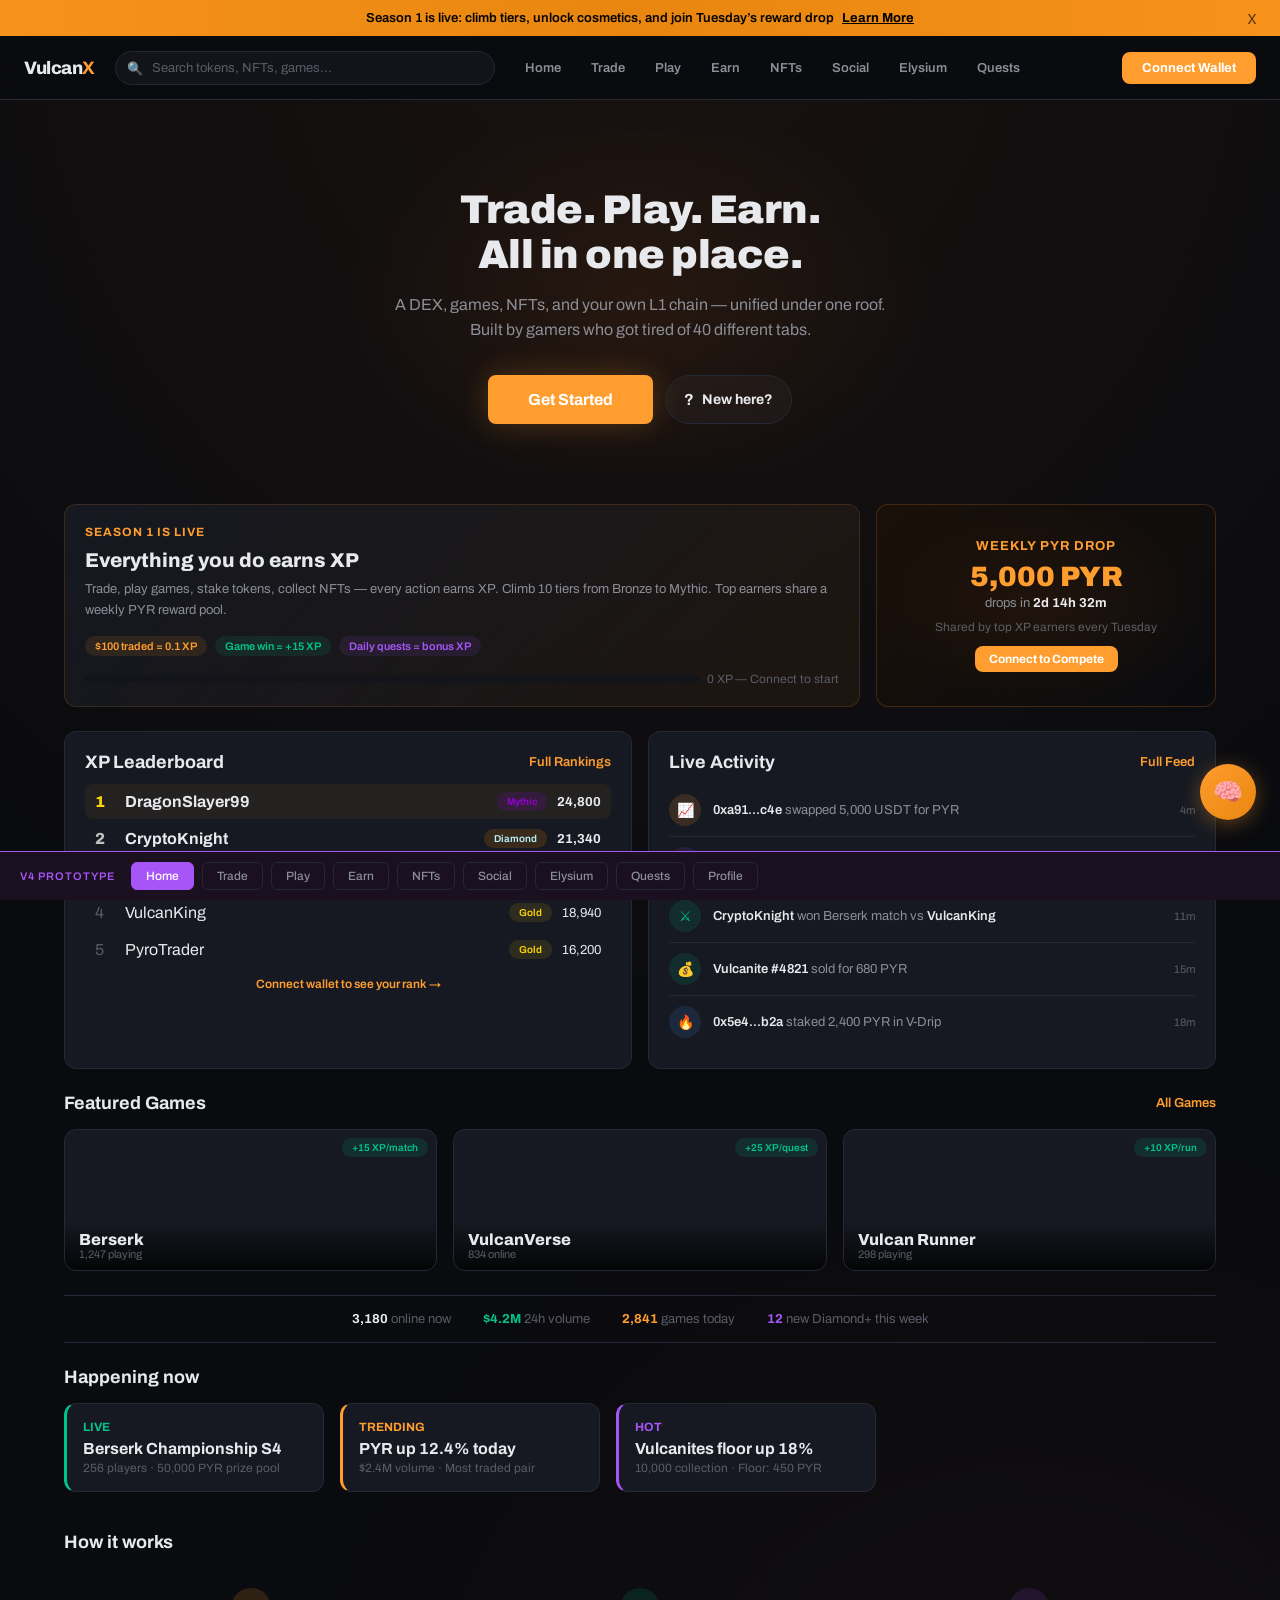
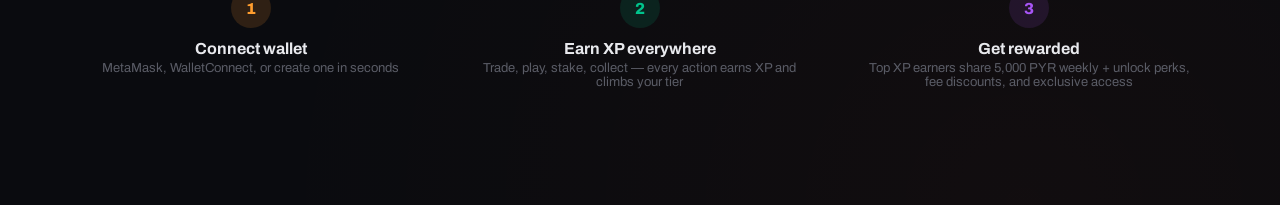
==== commit 801411c0: "Revamp quests around chest rewards" ====
--- a/index.html
+++ b/index.html
@@ -637,6 +637,132 @@
   .quest-progress { margin-top: 8px; }
   .quest-progress-bar { height: 4px; background: var(--bg-primary); border-radius: 2px; overflow: hidden; }
   .quest-progress-fill { height: 100%; background: var(--accent); border-radius: 2px; }
+  .quest-shell-card {
+    background: linear-gradient(135deg, rgba(22,25,33,0.96), rgba(15,17,24,0.96));
+    border: 1px solid rgba(255,157,46,0.14);
+  }
+  .quest-hero-grid {
+    display: grid; grid-template-columns: 1.15fr 0.85fr; gap: 16px; margin-bottom: 24px;
+  }
+  .quest-kpi-grid {
+    display: grid; grid-template-columns: repeat(4, 1fr); gap: 12px; margin-top: 16px;
+  }
+  .quest-kpi {
+    padding: 14px; border-radius: 12px; background: rgba(255,255,255,0.02); border: 1px solid var(--border);
+  }
+  .quest-kpi-label {
+    font-size: 11px; color: var(--text-muted); text-transform: uppercase; letter-spacing: 0.6px; margin-bottom: 6px;
+  }
+  .quest-kpi-value { font-size: 22px; font-weight: 900; }
+  .quest-filter-card { margin-bottom: 20px; }
+  .quest-filter-group { margin-bottom: 14px; }
+  .quest-filter-group:last-child { margin-bottom: 0; }
+  .quest-filter-label {
+    font-size: 11px; color: var(--text-muted); text-transform: uppercase; letter-spacing: 0.8px; margin-bottom: 8px; font-weight: 700;
+  }
+  .quest-filter-row {
+    display: flex; gap: 8px; flex-wrap: wrap;
+  }
+  .quest-filter-chip {
+    padding: 8px 14px; border-radius: 999px; background: var(--bg-secondary); border: 1px solid var(--border);
+    color: var(--text-secondary); font-size: 12px; font-weight: 700; cursor: pointer; transition: all 0.18s; font-family: inherit;
+  }
+  .quest-filter-chip:hover { border-color: var(--accent); color: var(--text-primary); }
+  .quest-filter-chip.active { background: var(--accent); border-color: var(--accent); color: #111; }
+  .quest-board-head {
+    display: flex; justify-content: space-between; gap: 12px; align-items: center; margin-bottom: 14px; flex-wrap: wrap;
+  }
+  .quest-board-grid {
+    display: grid; grid-template-columns: repeat(2, 1fr); gap: 16px;
+  }
+  .chest-quest-card {
+    position: relative; overflow: hidden; border-radius: 16px; border: 1px solid var(--border);
+    background: linear-gradient(180deg, rgba(22,25,33,0.98), rgba(14,16,22,0.98));
+    padding: 18px; transition: all 0.2s ease;
+  }
+  .chest-quest-card::before {
+    content: ''; position: absolute; inset: 0; pointer-events: none;
+    background: linear-gradient(135deg, rgba(255,157,46,0.05), transparent 45%);
+    opacity: 0.75;
+  }
+  .chest-quest-card.claimable {
+    border-color: rgba(255,157,46,0.35);
+    box-shadow: 0 0 0 1px rgba(255,157,46,0.08), 0 0 28px rgba(255,157,46,0.12);
+  }
+  .chest-quest-card.claimed {
+    border-color: rgba(0,196,140,0.28);
+    background: linear-gradient(180deg, rgba(12,31,25,0.92), rgba(12,19,17,0.98));
+  }
+  .chest-quest-card.locked,
+  .chest-quest-card.active {
+    opacity: 0.82;
+  }
+  .chest-quest-card.locked {
+    filter: grayscale(0.15);
+  }
+  .quest-card-top {
+    position: relative; z-index: 1; display: flex; justify-content: space-between; gap: 12px; align-items: flex-start; margin-bottom: 12px;
+  }
+  .quest-card-title {
+    font-size: 18px; font-weight: 800; line-height: 1.2; margin-bottom: 8px;
+  }
+  .quest-badge-row {
+    display: flex; gap: 8px; flex-wrap: wrap;
+  }
+  .quest-mini-badge {
+    display: inline-flex; align-items: center; gap: 6px; padding: 5px 9px; border-radius: 999px;
+    font-size: 11px; font-weight: 700; border: 1px solid var(--border); background: var(--bg-secondary); color: var(--text-secondary);
+  }
+  .quest-chest-badge {
+    min-width: 88px; padding: 10px 12px; border-radius: 14px; text-align: center;
+    background: linear-gradient(135deg, rgba(255,157,46,0.16), rgba(255,157,46,0.06));
+    border: 1px solid rgba(255,157,46,0.22);
+  }
+  .quest-chest-count { font-size: 20px; font-weight: 900; color: var(--accent); }
+  .quest-chest-label { font-size: 11px; color: var(--text-muted); text-transform: uppercase; letter-spacing: 0.7px; }
+  .quest-card-copy {
+    position: relative; z-index: 1; font-size: 13px; color: var(--text-secondary); line-height: 1.65; margin-bottom: 14px;
+  }
+  .quest-progress-wrap {
+    position: relative; z-index: 1; margin-bottom: 14px;
+  }
+  .quest-progress-meta {
+    display: flex; justify-content: space-between; gap: 10px; font-size: 11px; color: var(--text-muted); margin-bottom: 6px;
+  }
+  .quest-progress-track {
+    height: 8px; background: var(--bg-primary); border-radius: 999px; overflow: hidden;
+  }
+  .quest-progress-track-fill {
+    height: 100%; background: linear-gradient(90deg, var(--accent), #ffb347); border-radius: 999px;
+  }
+  .quest-card-footer {
+    position: relative; z-index: 1; display: flex; justify-content: space-between; gap: 12px; align-items: center; flex-wrap: wrap;
+  }
+  .quest-status {
+    font-size: 12px; font-weight: 700;
+  }
+  .quest-status.claimable { color: var(--accent); }
+  .quest-status.claimed { color: var(--green); }
+  .quest-status.active { color: var(--text-secondary); }
+  .quest-status.locked { color: var(--text-muted); }
+  .quest-claim-btn {
+    padding: 10px 16px; border-radius: 10px; border: none; background: var(--accent); color: #111;
+    font-size: 12px; font-weight: 800; cursor: pointer; font-family: inherit; transition: all 0.18s ease;
+  }
+  .quest-claim-btn:hover { background: var(--accent-hover); transform: translateY(-1px); }
+  .quest-claim-btn.claimed {
+    background: rgba(0,196,140,0.14); color: var(--green); border: 1px solid rgba(0,196,140,0.25); cursor: default;
+  }
+  .quest-claim-btn.disabled {
+    background: var(--bg-secondary); color: var(--text-muted); border: 1px solid var(--border); cursor: default;
+  }
+  .quest-loot-list {
+    display: flex; gap: 8px; flex-wrap: wrap; margin-top: 10px;
+  }
+  .quest-loot-item {
+    padding: 6px 10px; border-radius: 999px; background: rgba(255,255,255,0.03); border: 1px solid var(--border);
+    font-size: 11px; color: var(--text-secondary); font-weight: 600;
+  }
 
   /* ===== PROFILE ===== */
   .profile-banner { height: 160px; background: linear-gradient(135deg, var(--bg-tertiary), var(--elysium-glow), var(--accent-glow)); border-radius: var(--radius-lg); margin-bottom: -50px; position: relative; }
@@ -726,6 +852,9 @@
     .profile-stats { flex-wrap: wrap; gap: 16px; }
     .discover-help-grid { grid-template-columns: repeat(2, 1fr); }
     .discover-help-mini { grid-template-columns: 1fr; }
+    .quest-hero-grid { grid-template-columns: 1fr; }
+    .quest-kpi-grid { grid-template-columns: repeat(2, 1fr); }
+    .quest-board-grid { grid-template-columns: 1fr; }
   }
 
   /* Mobile bottom nav */
@@ -762,6 +891,7 @@
     .grid-2, .grid-3, .grid-4 { grid-template-columns: 1fr; }
     .drawer-actions { grid-template-columns: 1fr; }
     .discover-help-grid { grid-template-columns: 1fr; }
+    .quest-kpi-grid { grid-template-columns: 1fr; }
     .chat-sidebar {
       top: auto; right: 0; left: 0; bottom: -100%; width: auto; height: 72vh; border-left: none; border-top: 1px solid var(--border);
       border-radius: 18px 18px 0 0; transition: bottom 0.25s ease;
@@ -987,6 +1117,7 @@
     <div class="nav-link" onclick="showPage('nfts')">NFTs</div>
     <div class="nav-link" onclick="showPage('social')">Social</div>
     <div class="nav-link" onclick="showPage('elysium')">Elysium</div>
+    <div class="nav-link" onclick="showPage('quests')">Quests</div>
   </div>
   <div class="nav-right">
     <button class="nav-icon-btn logged-in-only" onclick="toggleChat()" title="Chat" aria-label="Open chat" style="display:none;">&#x1F4AC;</button>
@@ -4108,200 +4239,356 @@
 <!-- ========================================== -->
 <div class="page" id="page-quests">
   <div class="container" style="padding-top:24px;">
-    <div style="margin-bottom:24px;">
-      <div style="font-size:24px; font-weight:800; margin-bottom:4px;">Quests</div>
-      <div style="color:var(--text-secondary);">Collect XP from everything you do. Climb tiers, unlock perks, and stay visible across the ecosystem.</div>
-    </div>
-
-    <!-- XP summary -->
-    <div class="card" style="margin-bottom:24px; background:linear-gradient(135deg, var(--bg-card), rgba(247,147,26,0.06));">
-      <div style="display:flex; align-items:center; justify-content:space-between; flex-wrap:wrap; gap:16px;">
-        <div>
-          <div style="font-size:13px; color:var(--text-muted);">Your XP</div>
-          <div style="font-size:28px; font-weight:800;">12,480 <span class="xp-badge platinum">&#x1F396; Platinum</span></div>
-        </div>
-        <div style="text-align:center;">
-          <div style="font-size:13px; color:var(--text-muted);">XP This Week</div>
-          <div style="font-size:22px; font-weight:800; color:var(--accent);">+860</div>
-        </div>
-        <div style="text-align:center;">
-          <div style="font-size:13px; color:var(--text-muted);">Daily Streak</div>
-          <div style="font-size:22px; font-weight:800; color:var(--green);">7 days</div>
-        </div>
-        <div style="text-align:center;">
-          <div style="font-size:13px; color:var(--text-muted);">Season Rewards</div>
-          <div style="font-size:22px; font-weight:800; color:var(--accent);">5,000 PYR</div>
-          <div style="font-size:11px; color:var(--text-muted);">Tuesday drop &middot; Diamond unlocks badge frame + queue priority</div>
-        </div>
-      </div>
-    </div>
-
-    <!-- Tier Progression -->
-    <div class="card" style="margin-bottom:24px;">
-      <div style="font-size:16px; font-weight:800; margin-bottom:14px;">Tier Progression</div>
-      <div style="display:flex; gap:6px; flex-wrap:wrap; margin-bottom:14px;">
-        <div style="flex:1; min-width:80px; text-align:center; padding:8px 4px; background:var(--bg-secondary); border-radius:8px; border-bottom:2px solid var(--xp-bronze);"><div style="font-size:11px; color:var(--xp-bronze); font-weight:700;">Bronze</div><div style="font-size:10px; color:var(--text-muted);">0</div></div>
-        <div style="flex:1; min-width:80px; text-align:center; padding:8px 4px; background:var(--bg-secondary); border-radius:8px; border-bottom:2px solid var(--xp-silver);"><div style="font-size:11px; color:var(--xp-silver); font-weight:700;">Silver</div><div style="font-size:10px; color:var(--text-muted);">2,000</div></div>
-        <div style="flex:1; min-width:80px; text-align:center; padding:8px 4px; background:var(--bg-secondary); border-radius:8px; border-bottom:2px solid var(--xp-gold);"><div style="font-size:11px; color:var(--xp-gold); font-weight:700;">Gold</div><div style="font-size:10px; color:var(--text-muted);">5,000</div></div>
-        <div style="flex:1; min-width:80px; text-align:center; padding:8px 4px; background:var(--accent-glow); border-radius:8px; border-bottom:2px solid var(--xp-platinum);"><div style="font-size:11px; color:var(--xp-platinum); font-weight:700;">Platinum &#x2713;</div><div style="font-size:10px; color:var(--text-muted);">10,000</div></div>
-        <div style="flex:1; min-width:80px; text-align:center; padding:8px 4px; background:var(--bg-secondary); border-radius:8px; border-bottom:2px solid var(--xp-diamond);"><div style="font-size:11px; color:var(--xp-diamond); font-weight:700;">Diamond</div><div style="font-size:10px; color:var(--text-muted);">20,000</div></div>
-        <div style="flex:1; min-width:80px; text-align:center; padding:8px 4px; background:var(--bg-secondary); border-radius:8px; border-bottom:2px solid var(--xp-master);"><div style="font-size:11px; color:var(--xp-master); font-weight:700;">Master</div><div style="font-size:10px; color:var(--text-muted);">35,000</div></div>
-        <div style="flex:1; min-width:80px; text-align:center; padding:8px 4px; background:var(--bg-secondary); border-radius:8px; border-bottom:2px solid var(--xp-grandmaster);"><div style="font-size:11px; color:var(--xp-grandmaster); font-weight:700;">Grandmaster</div><div style="font-size:10px; color:var(--text-muted);">55,000</div></div>
-        <div style="flex:1; min-width:80px; text-align:center; padding:8px 4px; background:var(--bg-secondary); border-radius:8px; border-bottom:2px solid var(--xp-legend);"><div style="font-size:11px; color:var(--xp-legend); font-weight:700;">Legend</div><div style="font-size:10px; color:var(--text-muted);">75,000</div></div>
-        <div style="flex:1; min-width:80px; text-align:center; padding:8px 4px; background:var(--bg-secondary); border-radius:8px; border-bottom:2px solid var(--xp-mythic);"><div style="font-size:11px; color:var(--xp-mythic); font-weight:700;">Mythic</div><div style="font-size:10px; color:var(--text-muted);">100,000</div></div>
-        <div style="flex:1; min-width:80px; text-align:center; padding:8px 4px; background:var(--bg-secondary); border-radius:8px; border-bottom:2px dashed rgba(255,36,0,0.3);"><div style="font-size:11px; color:var(--text-muted); font-weight:700;">???</div><div style="font-size:10px; color:var(--text-muted);">Hidden</div></div>
-      </div>
-      <div style="font-size:12px; color:var(--text-muted);">Multipliers: Bronze 1x · Silver 1.1x · Gold 1.2x · Platinum 1.3x · Diamond 1.5x · Master 1.8x · Grandmaster 2x · Legend 2.2x · Mythic 2.5x · ??? 3x</div>
-    </div>
-
-    <!-- XP Weighting -->
-    <div class="card" style="margin-bottom:24px; background:var(--bg-secondary); border-left:3px solid var(--accent);">
-      <div style="font-size:14px; font-weight:700; margin-bottom:8px;">XP Weighting</div>
-      <div style="font-size:12px; color:var(--text-secondary); line-height:1.7;">
-        XP is earned through <strong>quest completion only</strong> — not per action. Each category has daily/weekly caps to prevent bot farming.<br>
-        <strong style="color:var(--accent);">Trading &amp; DeFi quests pay 2x</strong> compared to gaming quests — trading drives ecosystem revenue.<br>
-        A casual player doing 1-2 hours across trading + gaming earns similar XP to a 10-hour grinder. Leaderboard position may also boost rewards.
-      </div>
-      <div style="display:flex; gap:16px; margin-top:12px; font-size:12px;">
-        <div><span style="color:var(--accent); font-weight:700;">Trading/LP</span><div style="font-size:11px; color:var(--text-muted);">2x weight · highest XP</div></div>
-        <div><span style="color:var(--green); font-weight:700;">Staking/Earn</span><div style="font-size:11px; color:var(--text-muted);">1.5x weight</div></div>
-        <div><span style="color:var(--blue); font-weight:700;">Gaming</span><div style="font-size:11px; color:var(--text-muted);">1x weight · capped daily</div></div>
-        <div><span style="color:var(--purple); font-weight:700;">Social/NFTs</span><div style="font-size:11px; color:var(--text-muted);">1x weight · capped daily</div></div>
-      </div>
-    </div>
-
-    <!-- Daily Quests -->
-    <div class="section-header"><div class="section-title" style="color:var(--green);">&#x2600; Daily Quests</div><div style="font-size:12px; color:var(--text-muted);">Resets in 14h 22m</div></div>
-    <div class="grid-2" style="margin-bottom:28px;">
-      <div class="card card-sm quest-card daily">
-        <div style="display:flex; justify-content:space-between; align-items:center; margin-bottom:8px;">
-          <span style="font-weight:700;">Make 1 Trade</span>
-          <span class="quest-reward" style="color:var(--accent);">+40 XP</span>
-        </div>
-        <div style="font-size:12px; color:var(--text-muted); margin-bottom:8px;">Execute any swap or limit order <span style="color:var(--accent);">· Trading weighted 2x</span></div>
-        <div class="quest-progress"><div class="quest-progress-bar"><div class="quest-progress-fill" style="width:100%; background:var(--green);"></div></div><div style="font-size:11px; color:var(--green); margin-top:4px; font-weight:600;">Complete!</div></div>
-      </div>
-      <div class="card card-sm quest-card daily">
-        <div style="display:flex; justify-content:space-between; align-items:center; margin-bottom:8px;">
-          <span style="font-weight:700;">Play 1 Game</span>
-          <span class="quest-reward">+15 XP</span>
-        </div>
-        <div style="font-size:12px; color:var(--text-muted); margin-bottom:8px;">Play any match in any Vulcan game · Capped per day</div>
-        <div class="quest-progress"><div class="quest-progress-bar"><div class="quest-progress-fill" style="width:0%;"></div></div><div style="font-size:11px; color:var(--text-muted); margin-top:4px;">0/1</div></div>
-      </div>
-      <div class="card card-sm quest-card daily">
-        <div style="display:flex; justify-content:space-between; align-items:center; margin-bottom:8px;">
-          <span style="font-weight:700;">Chat in Any Channel</span>
-          <span class="quest-reward">+10 XP</span>
-        </div>
-        <div style="font-size:12px; color:var(--text-muted); margin-bottom:8px;">Send a message (anti-spam gated)</div>
-        <div class="quest-progress"><div class="quest-progress-bar"><div class="quest-progress-fill" style="width:100%; background:var(--green);"></div></div><div style="font-size:11px; color:var(--green); margin-top:4px; font-weight:600;">Complete!</div></div>
-      </div>
-      <div class="card card-sm quest-card daily">
-        <div style="display:flex; justify-content:space-between; align-items:center; margin-bottom:8px;">
-          <span style="font-weight:700;">Daily Login</span>
-          <span class="quest-reward">+15 XP</span>
-        </div>
-        <div style="font-size:12px; color:var(--text-muted); margin-bottom:8px;">7-day streak bonus: +50 XP</div>
-        <div class="quest-progress"><div class="quest-progress-bar"><div class="quest-progress-fill" style="width:100%; background:var(--green);"></div></div><div style="font-size:11px; color:var(--green); margin-top:4px; font-weight:600;">Complete! Streak: 7 days</div></div>
-      </div>
-    </div>
-
-    <!-- Weekly Quests -->
-    <div class="section-header"><div class="section-title" style="color:var(--blue);">&#x1F4C5; Weekly Quests</div><div style="font-size:12px; color:var(--text-muted);">Resets Monday 00:00 UTC</div></div>
-    <div class="grid-2" style="margin-bottom:28px;">
-      <div class="card card-sm quest-card weekly">
-        <div style="display:flex; justify-content:space-between; align-items:center; margin-bottom:8px;">
-          <span style="font-weight:700;">Provide Liquidity</span>
-          <span class="quest-reward" style="color:var(--accent);">+150 XP</span>
-        </div>
-        <div style="font-size:12px; color:var(--text-muted); margin-bottom:8px;">Add to any LP pool <span style="color:var(--accent);">· Trading weighted 2x</span></div>
-        <div class="quest-progress"><div class="quest-progress-bar"><div class="quest-progress-fill" style="width:100%; background:var(--green);"></div></div><div style="font-size:11px; color:var(--green); margin-top:4px; font-weight:600;">Complete!</div></div>
-      </div>
-      <div class="card card-sm quest-card weekly">
-        <div style="display:flex; justify-content:space-between; align-items:center; margin-bottom:8px;">
-          <span style="font-weight:700;">Mint or Buy an NFT</span>
-          <span class="quest-reward">+100 XP</span>
-        </div>
-        <div style="font-size:12px; color:var(--text-muted); margin-bottom:8px;">Any purchase on Agora marketplace</div>
-        <div class="quest-progress"><div class="quest-progress-bar"><div class="quest-progress-fill" style="width:0%;"></div></div><div style="font-size:11px; color:var(--text-muted); margin-top:4px;">0/1</div></div>
-      </div>
-      <div class="card card-sm quest-card weekly">
-        <div style="display:flex; justify-content:space-between; align-items:center; margin-bottom:8px;">
-          <span style="font-weight:700;">Win 3 Berserk Matches</span>
-          <span class="quest-reward">+60 XP</span>
-        </div>
-        <div style="font-size:12px; color:var(--text-muted); margin-bottom:8px;">Ranked or casual matches count · Capped weekly</div>
-        <div class="quest-progress"><div class="quest-progress-bar"><div class="quest-progress-fill" style="width:33%;"></div></div><div style="font-size:11px; color:var(--text-muted); margin-top:4px;">1/3</div></div>
-      </div>
-      <div class="card card-sm quest-card weekly">
-        <div style="display:flex; justify-content:space-between; align-items:center; margin-bottom:8px;">
-          <span style="font-weight:700;">Refer a Friend</span>
-          <span class="quest-reward">+200 XP</span>
-        </div>
-        <div style="font-size:12px; color:var(--text-muted); margin-bottom:8px;">Friend must connect wallet + complete 1 action</div>
-        <div class="quest-progress"><div class="quest-progress-bar"><div class="quest-progress-fill" style="width:0%;"></div></div><div style="font-size:11px; color:var(--text-muted); margin-top:4px;">0/1</div></div>
-      </div>
-    </div>
-
-    <!-- Seasonal / Chain Quests -->
-    <div class="section-header"><div class="section-title" style="color:var(--purple);">&#x1F30C; Season 1: The Forge Awakens</div></div>
-    <div style="font-size:13px; color:var(--text-secondary); margin-bottom:16px; line-height:1.6; max-width:680px; font-style:italic;">"The Forge has slept for a thousand years. Now the embers stir, and those who answer the call will shape what rises from the ash."</div>
-    <div style="display:flex; flex-direction:column; gap:12px; margin-bottom:28px;">
-      <div class="card card-sm quest-card seasonal">
-        <div style="display:flex; justify-content:space-between; align-items:center; margin-bottom:4px;">
-          <span style="font-weight:700;">Ch.1 — First Steps</span>
-          <span class="quest-reward">+250 XP</span>
-        </div>
-        <div style="font-size:12px; color:var(--purple); margin-bottom:6px; font-style:italic;">"Every forge begins with a single spark."</div>
-        <div style="font-size:12px; color:var(--text-muted);">Connect wallet, make first trade, join chat</div>
-        <div class="quest-progress"><div class="quest-progress-bar"><div class="quest-progress-fill" style="width:100%; background:var(--green);"></div></div><div style="font-size:11px; color:var(--green); margin-top:4px; font-weight:600;">Complete!</div></div>
-      </div>
-      <div class="card card-sm quest-card seasonal">
-        <div style="display:flex; justify-content:space-between; align-items:center; margin-bottom:4px;">
-          <span style="font-weight:700;">Ch.2 — The Crossing</span>
-          <span class="quest-reward">+250 XP</span>
-        </div>
-        <div style="font-size:12px; color:var(--purple); margin-bottom:6px; font-style:italic;">"Between worlds lies the bridge. Only those who cross it understand both sides."</div>
-        <div style="font-size:12px; color:var(--text-muted);">Bridge to Elysium, do a swap, use the faucet</div>
-        <div class="quest-progress"><div class="quest-progress-bar"><div class="quest-progress-fill" style="width:100%; background:var(--green);"></div></div><div style="font-size:11px; color:var(--green); margin-top:4px; font-weight:600;">Complete!</div></div>
-      </div>
-      <div class="card card-sm quest-card seasonal">
-        <div style="display:flex; justify-content:space-between; align-items:center; margin-bottom:4px;">
-          <span style="font-weight:700;">Ch.3 — Warrior's Oath</span>
-          <span class="quest-reward">+250 XP</span>
-        </div>
-        <div style="font-size:12px; color:var(--purple); margin-bottom:6px; font-style:italic;">"Steel is tested in battle. Prove yourself in the arena."</div>
-        <div style="font-size:12px; color:var(--text-muted);">Win 5 Berserk matches, collect 3 cards</div>
-        <div class="quest-progress"><div class="quest-progress-bar"><div class="quest-progress-fill" style="width:60%;"></div></div><div style="font-size:11px; color:var(--text-muted); margin-top:4px;">3/5 wins, 2/3 cards</div></div>
-      </div>
-      <div class="card card-sm quest-card seasonal" style="opacity:0.5;">
-        <div style="display:flex; justify-content:space-between; align-items:center; margin-bottom:4px;">
-          <span style="font-weight:700;">Ch.4 — The Land Beckons</span>
-          <span class="quest-reward">+250 XP</span>
-        </div>
-        <div style="font-size:12px; color:var(--purple); margin-bottom:4px; font-style:italic;">"The world opens to those who have earned their place."</div>
-        <div style="font-size:12px; color:var(--text-muted);">Locked — complete Ch.3 first</div>
-      </div>
-    </div>
-
-    <!-- Secret Quests -->
-    <div class="section-header"><div class="section-title" style="color:var(--xp-mythic);">&#x2728; Secret Quests</div></div>
-    <div class="grid-3">
-      <div class="card card-sm quest-card secret">
-        <div style="font-weight:700; margin-bottom:4px;">???</div>
-        <div style="font-size:12px; color:var(--text-muted);">Hidden achievement — discovered by 12 players</div>
-        <div style="margin-top:8px;"><span class="tag" style="background:rgba(255,110,199,0.12); color:var(--xp-mythic);">+500 XP</span></div>
-      </div>
-      <div class="card card-sm quest-card secret">
-        <div style="font-weight:700; margin-bottom:4px;">???</div>
-        <div style="font-size:12px; color:var(--text-muted);">Hidden achievement — undiscovered</div>
-        <div style="margin-top:8px;"><span class="tag" style="background:rgba(255,110,199,0.12); color:var(--xp-mythic);">??? XP</span></div>
-      </div>
-      <div class="card card-sm quest-card secret">
-        <div style="font-weight:700; margin-bottom:4px;">???</div>
-        <div style="font-size:12px; color:var(--text-muted);">Hidden achievement — undiscovered</div>
-        <div style="margin-top:8px;"><span class="tag" style="background:rgba(255,110,199,0.12); color:var(--xp-mythic);">??? XP</span></div>
+    <div style="display:flex; align-items:flex-start; justify-content:space-between; gap:16px; flex-wrap:wrap; margin-bottom:24px;">
+      <div>
+        <div style="font-size:28px; font-weight:900; margin-bottom:6px;">Quests</div>
+        <div style="font-size:15px; font-weight:700; color:var(--accent); margin-bottom:8px;">Chests for Challenges</div>
+        <div style="color:var(--text-secondary); max-width:760px; line-height:1.65;">Complete game quests, climb the weekly rankings, and claim reward chests packed with PYR, boosts, powerups, cosmetics, and NFT drops. Filter by game, cadence, and chest count to plan your best route.</div>
+      </div>
+      <div style="display:flex; gap:10px; flex-wrap:wrap;">
+        <button class="btn-secondary" onclick="openQuestHowItWorks()">How it Works</button>
+        <button class="btn-primary" onclick="openActionModal('Weekly Chest Rankings','Where rank rewards come from','<div style=&quot;display:flex; flex-direction:column; gap:12px; color:var(--text-secondary);&quot;><div><strong style=&quot;color:var(--text-primary);&quot;>Every game has its own weekly ladder.</strong> Finish high in Berserk, VulcanVerse, Runner, or future games to earn bonus chest drops.</div><div><strong style=&quot;color:var(--text-primary);&quot;>Rank chests stack with quest chests.</strong> Quest completion gets you 1-3 extra chests on top of leaderboard rewards.</div><div><strong style=&quot;color:var(--text-primary);&quot;>Best loop:</strong> clear weekly quests in the games where you are already pushing rank.</div></div>')">View Rank Rewards</button>
+      </div>
+    </div>
+
+    <div class="quest-hero-grid" style="margin-bottom:20px;">
+      <div class="card quest-shell-card" style="background:linear-gradient(135deg, rgba(247,147,26,0.12), rgba(27,32,44,0.94));">
+        <div style="display:flex; justify-content:space-between; align-items:flex-start; gap:12px; margin-bottom:16px; flex-wrap:wrap;">
+          <div>
+            <div style="font-size:12px; text-transform:uppercase; letter-spacing:0.9px; color:var(--text-muted); margin-bottom:6px;">Chest System</div>
+            <div style="font-size:22px; font-weight:900; margin-bottom:8px;">Turn gameplay into claimable loot</div>
+            <div style="font-size:13px; color:var(--text-secondary); line-height:1.7; max-width:620px;">One-off quests reward discovery. Weekly quests keep players returning. Monthly quests push longer grinds and bigger chest drops. Your rank in each game adds even more chests on top at the weekly reset.</div>
+          </div>
+          <div class="wallet-card-tier" style="min-width:180px;">
+            <div class="wallet-tier-label">Best Chest Lane</div>
+            <div class="wallet-tier-name">Berserk Top 25</div>
+            <div class="wallet-tier-progress"><span style="width:72%;"></span></div>
+            <div class="wallet-tier-copy">2 rank chests projected on Monday reset</div>
+          </div>
+        </div>
+        <div class="quest-kpi-grid">
+          <div class="quest-kpi">
+            <div class="quest-kpi-label">Claimable Now</div>
+            <div class="quest-kpi-value" id="quest-claimable-kpi">5 Chests</div>
+          </div>
+          <div class="quest-kpi">
+            <div class="quest-kpi-label">Opened This Week</div>
+            <div class="quest-kpi-value" id="quest-opened-kpi">11</div>
+          </div>
+          <div class="quest-kpi">
+            <div class="quest-kpi-label">Projected Rank Chests</div>
+            <div class="quest-kpi-value" id="quest-rank-kpi">4</div>
+          </div>
+          <div class="quest-kpi">
+            <div class="quest-kpi-label">Completed Challenges</div>
+            <div class="quest-kpi-value" id="quest-completed-kpi">18</div>
+          </div>
+        </div>
+      </div>
+
+      <div class="card quest-shell-card">
+        <div style="font-size:12px; text-transform:uppercase; letter-spacing:0.9px; color:var(--text-muted); margin-bottom:8px;">This Week's Loot Mix</div>
+        <div style="font-size:20px; font-weight:900; margin-bottom:10px;">What can be inside a chest?</div>
+        <div style="font-size:13px; color:var(--text-secondary); line-height:1.7; margin-bottom:16px;">Quest chests pull from reward pools tied to game cadence and seasonal campaigns. Bigger quests lean rarer. Weekly rank chests scale harder.</div>
+        <div style="display:flex; flex-wrap:wrap; gap:8px; margin-bottom:16px;">
+          <span class="tag" style="background:var(--accent-glow); color:var(--accent);">PYR</span>
+          <span class="tag" style="background:var(--green-dim); color:var(--green);">Powerups</span>
+          <span class="tag" style="background:var(--blue-dim); color:var(--blue);">Game Boosts</span>
+          <span class="tag" style="background:var(--purple-dim); color:var(--purple);">NFT Drop Chance</span>
+          <span class="tag" style="background:rgba(255,255,255,0.06); color:var(--text-secondary);">Cosmetics</span>
+        </div>
+        <div style="display:grid; grid-template-columns:repeat(2, minmax(0, 1fr)); gap:10px;">
+          <div class="card card-sm" style="background:var(--bg-secondary);">
+            <div style="font-size:11px; color:var(--text-muted); text-transform:uppercase; letter-spacing:0.8px;">Nearest Reset</div>
+            <div style="font-size:15px; font-weight:800; margin-top:4px;">Weekly ladders</div>
+            <div style="font-size:12px; color:var(--text-secondary); margin-top:4px;">Monday 00:00 UTC</div>
+          </div>
+          <div class="card card-sm" style="background:var(--bg-secondary);">
+            <div style="font-size:11px; color:var(--text-muted); text-transform:uppercase; letter-spacing:0.8px;">Best Current Quest</div>
+            <div style="font-size:15px; font-weight:800; margin-top:4px;">Complete Gauntlet</div>
+            <div style="font-size:12px; color:var(--text-secondary); margin-top:4px;">3 chests ready to claim</div>
+          </div>
+        </div>
+      </div>
+    </div>
+
+    <div class="card quest-filter-card quest-shell-card">
+      <div class="quest-filter-group">
+        <div class="quest-filter-label">Filter by game</div>
+        <div class="quest-filter-row">
+          <button class="quest-filter-chip active" data-filter-kind="game" data-filter-value="all" onclick="setQuestChestFilter('game','all', this)">All Games</button>
+          <button class="quest-filter-chip" data-filter-kind="game" data-filter-value="berserk" onclick="setQuestChestFilter('game','berserk', this)">Berserk</button>
+          <button class="quest-filter-chip" data-filter-kind="game" data-filter-value="vulcanverse" onclick="setQuestChestFilter('game','vulcanverse', this)">VulcanVerse</button>
+          <button class="quest-filter-chip" data-filter-kind="game" data-filter-value="runner" onclick="setQuestChestFilter('game','runner', this)">Vulcan Runner</button>
+          <button class="quest-filter-chip" data-filter-kind="game" data-filter-value="elysium" onclick="setQuestChestFilter('game','elysium', this)">Elysium</button>
+        </div>
+      </div>
+      <div class="quest-filter-group">
+        <div class="quest-filter-label">Filter by cadence</div>
+        <div class="quest-filter-row">
+          <button class="quest-filter-chip active" data-filter-kind="type" data-filter-value="all" onclick="setQuestChestFilter('type','all', this)">All</button>
+          <button class="quest-filter-chip" data-filter-kind="type" data-filter-value="one-off" onclick="setQuestChestFilter('type','one-off', this)">One-off</button>
+          <button class="quest-filter-chip" data-filter-kind="type" data-filter-value="weekly" onclick="setQuestChestFilter('type','weekly', this)">Weekly</button>
+          <button class="quest-filter-chip" data-filter-kind="type" data-filter-value="monthly" onclick="setQuestChestFilter('type','monthly', this)">Monthly</button>
+        </div>
+      </div>
+      <div class="quest-filter-group">
+        <div class="quest-filter-label">Filter by chest count</div>
+        <div class="quest-filter-row">
+          <button class="quest-filter-chip active" data-filter-kind="chests" data-filter-value="all" onclick="setQuestChestFilter('chests','all', this)">All Rewards</button>
+          <button class="quest-filter-chip" data-filter-kind="chests" data-filter-value="1" onclick="setQuestChestFilter('chests','1', this)">1 Chest</button>
+          <button class="quest-filter-chip" data-filter-kind="chests" data-filter-value="2" onclick="setQuestChestFilter('chests','2', this)">2 Chests</button>
+          <button class="quest-filter-chip" data-filter-kind="chests" data-filter-value="3" onclick="setQuestChestFilter('chests','3', this)">3 Chests</button>
+        </div>
+      </div>
+    </div>
+
+    <div class="quest-board-head">
+      <div>
+        <div style="font-size:20px; font-weight:900;">Quest Board</div>
+        <div style="font-size:13px; color:var(--text-secondary);">Claim the completed ones now, then use the filters to hunt your next chest route.</div>
+      </div>
+      <div style="font-size:12px; color:var(--text-muted); text-transform:uppercase; letter-spacing:0.8px;" id="quest-visible-count">Showing 8 challenges</div>
+    </div>
+
+    <div class="quest-board-grid" id="quest-board-grid">
+      <div class="card chest-quest-card claimable" id="quest-card-gauntlet" data-game="berserk" data-type="weekly" data-chests="3" data-status="claimable">
+        <div class="quest-card-top">
+          <div>
+            <div class="quest-card-title">Complete Gauntlet</div>
+            <div class="quest-badge-row">
+              <span class="quest-mini-badge">Berserk</span>
+              <span class="quest-mini-badge">Weekly</span>
+            </div>
+          </div>
+          <div class="quest-chest-badge">
+            <div class="quest-chest-count">3</div>
+            <div class="quest-chest-label">Chests</div>
+          </div>
+        </div>
+        <div class="quest-card-copy">Clear the full Gauntlet run in Berserk this week. This is one of the juiciest repeatable chest routes because it also helps your game ladder.</div>
+        <div class="quest-progress-wrap">
+          <div class="quest-progress-meta"><span>Status</span><span>Ready to claim</span></div>
+          <div class="quest-progress-track"><div class="quest-progress-track-fill" style="width:100%; background:var(--green);"></div></div>
+        </div>
+        <div class="quest-loot-list">
+          <span class="quest-loot-item">PYR</span>
+          <span class="quest-loot-item">Deck powerups</span>
+          <span class="quest-loot-item">NFT chance</span>
+        </div>
+        <div class="quest-card-footer">
+          <div class="quest-status claimable">Claimable</div>
+          <button class="quest-claim-btn" data-claim-label="Claim 3 Chests" onclick="claimQuestChestReward('gauntlet', 3, 'Complete Gauntlet')">Claim 3 Chests</button>
+        </div>
+      </div>
+
+      <div class="card chest-quest-card active" id="quest-card-arcadia" data-game="berserk" data-type="one-off" data-chests="2" data-status="active">
+        <div class="quest-card-top">
+          <div>
+            <div class="quest-card-title">Finish Arcadia Campaign</div>
+            <div class="quest-badge-row">
+              <span class="quest-mini-badge">Berserk</span>
+              <span class="quest-mini-badge">One-off</span>
+            </div>
+          </div>
+          <div class="quest-chest-badge">
+            <div class="quest-chest-count">2</div>
+            <div class="quest-chest-label">Chests</div>
+          </div>
+        </div>
+        <div class="quest-card-copy">Push through the Arcadia story campaign for a one-time chest payout and a proper onboarding route into Berserk lore and systems.</div>
+        <div class="quest-progress-wrap">
+          <div class="quest-progress-meta"><span>Progress</span><span>4 / 6 chapters</span></div>
+          <div class="quest-progress-track"><div class="quest-progress-track-fill" style="width:66%;"></div></div>
+        </div>
+        <div class="quest-loot-list">
+          <span class="quest-loot-item">PYR</span>
+          <span class="quest-loot-item">Campaign boost</span>
+          <span class="quest-loot-item">Card pack</span>
+        </div>
+        <div class="quest-card-footer">
+          <div class="quest-status active">In progress</div>
+          <button class="quest-claim-btn disabled" disabled>2 Chests Locked</button>
+        </div>
+      </div>
+
+      <div class="card chest-quest-card active" id="quest-card-fish" data-game="vulcanverse" data-type="weekly" data-chests="1" data-status="active">
+        <div class="quest-card-top">
+          <div>
+            <div class="quest-card-title">Catch 20 Fish</div>
+            <div class="quest-badge-row">
+              <span class="quest-mini-badge">VulcanVerse</span>
+              <span class="quest-mini-badge">Weekly</span>
+            </div>
+          </div>
+          <div class="quest-chest-badge">
+            <div class="quest-chest-count">1</div>
+            <div class="quest-chest-label">Chest</div>
+          </div>
+        </div>
+        <div class="quest-card-copy">A reliable weekly route for explorers. Great for casual players because it stacks nicely with world traversal and land loops.</div>
+        <div class="quest-progress-wrap">
+          <div class="quest-progress-meta"><span>Progress</span><span>12 / 20 fish</span></div>
+          <div class="quest-progress-track"><div class="quest-progress-track-fill" style="width:60%;"></div></div>
+        </div>
+        <div class="quest-loot-list">
+          <span class="quest-loot-item">PYR</span>
+          <span class="quest-loot-item">Consumables</span>
+          <span class="quest-loot-item">Fishing bait</span>
+        </div>
+        <div class="quest-card-footer">
+          <div class="quest-status active">In progress</div>
+          <button class="quest-claim-btn disabled" disabled>Catch 8 More</button>
+        </div>
+      </div>
+
+      <div class="card chest-quest-card claimable" id="quest-card-citynpcs" data-game="vulcanverse" data-type="one-off" data-chests="1" data-status="claimable">
+        <div class="quest-card-top">
+          <div>
+            <div class="quest-card-title">Visit the Vulcan City NPCs</div>
+            <div class="quest-badge-row">
+              <span class="quest-mini-badge">VulcanVerse</span>
+              <span class="quest-mini-badge">One-off</span>
+            </div>
+          </div>
+          <div class="quest-chest-badge">
+            <div class="quest-chest-count">1</div>
+            <div class="quest-chest-label">Chest</div>
+          </div>
+        </div>
+        <div class="quest-card-copy">A guided exploration quest that gets new players through the social and service hubs around Vulcan City.</div>
+        <div class="quest-progress-wrap">
+          <div class="quest-progress-meta"><span>Status</span><span>All NPCs visited</span></div>
+          <div class="quest-progress-track"><div class="quest-progress-track-fill" style="width:100%; background:var(--green);"></div></div>
+        </div>
+        <div class="quest-loot-list">
+          <span class="quest-loot-item">Starter loot</span>
+          <span class="quest-loot-item">Map boost</span>
+          <span class="quest-loot-item">PYR chance</span>
+        </div>
+        <div class="quest-card-footer">
+          <div class="quest-status claimable">Claimable</div>
+          <button class="quest-claim-btn" data-claim-label="Claim 1 Chest" onclick="claimQuestChestReward('citynpcs', 1, 'Visit the Vulcan City NPCs')">Claim 1 Chest</button>
+        </div>
+      </div>
+
+      <div class="card chest-quest-card locked" id="quest-card-harvest" data-game="vulcanverse" data-type="monthly" data-chests="3" data-status="locked">
+        <div class="quest-card-top">
+          <div>
+            <div class="quest-card-title">Harvest 100 Crops</div>
+            <div class="quest-badge-row">
+              <span class="quest-mini-badge">VulcanVerse</span>
+              <span class="quest-mini-badge">Monthly</span>
+            </div>
+          </div>
+          <div class="quest-chest-badge">
+            <div class="quest-chest-count">3</div>
+            <div class="quest-chest-label">Chests</div>
+          </div>
+        </div>
+        <div class="quest-card-copy">Longer-term farming route for economy-minded players. Monthly chests are tuned toward higher-value loot tables.</div>
+        <div class="quest-progress-wrap">
+          <div class="quest-progress-meta"><span>Progress</span><span>Locked until land intro is complete</span></div>
+          <div class="quest-progress-track"><div class="quest-progress-track-fill" style="width:18%;"></div></div>
+        </div>
+        <div class="quest-loot-list">
+          <span class="quest-loot-item">Rare boosts</span>
+          <span class="quest-loot-item">NFT chance</span>
+          <span class="quest-loot-item">Crafting goods</span>
+        </div>
+        <div class="quest-card-footer">
+          <div class="quest-status locked">Locked</div>
+          <button class="quest-claim-btn disabled" disabled>Unlock First</button>
+        </div>
+      </div>
+
+      <div class="card chest-quest-card claimed" id="quest-card-bridge" data-game="elysium" data-type="one-off" data-chests="1" data-status="claimed">
+        <div class="quest-card-top">
+          <div>
+            <div class="quest-card-title">First Bridge to Elysium</div>
+            <div class="quest-badge-row">
+              <span class="quest-mini-badge">Elysium</span>
+              <span class="quest-mini-badge">One-off</span>
+            </div>
+          </div>
+          <div class="quest-chest-badge">
+            <div class="quest-chest-count">1</div>
+            <div class="quest-chest-label">Chest</div>
+          </div>
+        </div>
+        <div class="quest-card-copy">Your first cross-chain move is already complete. These onboarding quests should be easy wins that teach the stack and reward users immediately.</div>
+        <div class="quest-progress-wrap">
+          <div class="quest-progress-meta"><span>Status</span><span>Claimed</span></div>
+          <div class="quest-progress-track"><div class="quest-progress-track-fill" style="width:100%; background:var(--green);"></div></div>
+        </div>
+        <div class="quest-loot-list">
+          <span class="quest-loot-item">Gas credit</span>
+          <span class="quest-loot-item">PYR shard</span>
+        </div>
+        <div class="quest-card-footer">
+          <div class="quest-status claimed">Claimed</div>
+          <button class="quest-claim-btn claimed" disabled>Chest Opened</button>
+        </div>
+      </div>
+
+      <div class="card chest-quest-card active" id="quest-card-swaps" data-game="elysium" data-type="weekly" data-chests="2" data-status="active">
+        <div class="quest-card-top">
+          <div>
+            <div class="quest-card-title">Do 3 Swaps on Elysium</div>
+            <div class="quest-badge-row">
+              <span class="quest-mini-badge">Elysium</span>
+              <span class="quest-mini-badge">Weekly</span>
+            </div>
+          </div>
+          <div class="quest-chest-badge">
+            <div class="quest-chest-count">2</div>
+            <div class="quest-chest-label">Chests</div>
+          </div>
+        </div>
+        <div class="quest-card-copy">Push on-chain activity and let users earn through protocol usage, not just pure gameplay. Great bridge between DeFi and rewards.</div>
+        <div class="quest-progress-wrap">
+          <div class="quest-progress-meta"><span>Progress</span><span>1 / 3 swaps</span></div>
+          <div class="quest-progress-track"><div class="quest-progress-track-fill" style="width:33%;"></div></div>
+        </div>
+        <div class="quest-loot-list">
+          <span class="quest-loot-item">LAVA boosts</span>
+          <span class="quest-loot-item">PYR</span>
+          <span class="quest-loot-item">Fee rebate</span>
+        </div>
+        <div class="quest-card-footer">
+          <div class="quest-status active">In progress</div>
+          <button class="quest-claim-btn disabled" disabled>2 Swaps Remaining</button>
+        </div>
+      </div>
+
+      <div class="card chest-quest-card active" id="quest-card-runner" data-game="runner" data-type="weekly" data-chests="2" data-status="active">
+        <div class="quest-card-top">
+          <div>
+            <div class="quest-card-title">Hit 50,000 in Vulcan Runner</div>
+            <div class="quest-badge-row">
+              <span class="quest-mini-badge">Vulcan Runner</span>
+              <span class="quest-mini-badge">Weekly</span>
+            </div>
+          </div>
+          <div class="quest-chest-badge">
+            <div class="quest-chest-count">2</div>
+            <div class="quest-chest-label">Chests</div>
+          </div>
+        </div>
+        <div class="quest-card-copy">Fast-session repeatable quest designed for daily return behavior. Strong chest route for mobile-first players.</div>
+        <div class="quest-progress-wrap">
+          <div class="quest-progress-meta"><span>Progress</span><span>41,250 / 50,000 score</span></div>
+          <div class="quest-progress-track"><div class="quest-progress-track-fill" style="width:82%;"></div></div>
+        </div>
+        <div class="quest-loot-list">
+          <span class="quest-loot-item">Runner boost</span>
+          <span class="quest-loot-item">Cosmetic chance</span>
+          <span class="quest-loot-item">PYR</span>
+        </div>
+        <div class="quest-card-footer">
+          <div class="quest-status active">Nearly there</div>
+          <button class="quest-claim-btn disabled" disabled>Push One More Run</button>
+        </div>
       </div>
     </div>
   </div>
@@ -5034,6 +5321,97 @@
 function closeActionModal() {
   document.body.classList.remove('modal-open');
   syncBodyScroll();
+}
+
+const questChestFilters = {
+  game: 'all',
+  type: 'all',
+  chests: 'all'
+};
+
+function openQuestHowItWorks() {
+  openActionModal(
+    'How Quest Chests Work',
+    'Rewards come from both challenge completion and weekly game rankings.',
+    `
+      <div style="display:flex; flex-direction:column; gap:14px; color:var(--text-secondary); line-height:1.7;">
+        <div><strong style="color:var(--text-primary);">1. Complete quests to earn 1-3 chests.</strong> Every quest card shows the chest payout up front so players can decide what is worth chasing.</div>
+        <div><strong style="color:var(--text-primary);">2. Weekly rank also matters.</strong> Finish high on each game's leaderboard and extra chests drop at weekly reset based on your placement.</div>
+        <div><strong style="color:var(--text-primary);">3. Different cadences drive different habits.</strong> One-off quests onboard and teach, weekly quests keep players returning, and monthly quests anchor longer grinds.</div>
+        <div><strong style="color:var(--text-primary);">4. Chest loot varies by pool.</strong> Chests can contain PYR, consumables, powerups, cosmetics, NFT chances, and game-specific goodies.</div>
+      </div>
+    `
+  );
+}
+
+function setQuestChestFilter(kind, value, el) {
+  questChestFilters[kind] = value;
+  document.querySelectorAll(`.quest-filter-chip[data-filter-kind="${kind}"]`).forEach((chip) => {
+    chip.classList.toggle('active', chip === el);
+  });
+  applyQuestChestFilters();
+}
+
+function applyQuestChestFilters() {
+  const cards = document.querySelectorAll('.chest-quest-card');
+  let visibleCount = 0;
+
+  cards.forEach((card) => {
+    const matchGame = questChestFilters.game === 'all' || card.dataset.game === questChestFilters.game;
+    const matchType = questChestFilters.type === 'all' || card.dataset.type === questChestFilters.type;
+    const matchChests = questChestFilters.chests === 'all' || card.dataset.chests === questChestFilters.chests;
+    const visible = matchGame && matchType && matchChests;
+    card.style.display = visible ? '' : 'none';
+    if (visible) visibleCount++;
+  });
+
+  const countEl = document.getElementById('quest-visible-count');
+  if (countEl) {
+    countEl.textContent = `Showing ${visibleCount} challenge${visibleCount === 1 ? '' : 's'}`;
+  }
+}
+
+function refreshQuestChestSummary() {
+  const cards = Array.from(document.querySelectorAll('.chest-quest-card'));
+  const claimableCards = cards.filter((card) => card.dataset.status === 'claimable');
+  const claimedCards = cards.filter((card) => card.dataset.status === 'claimed');
+  const claimableTotal = claimableCards.reduce((sum, card) => sum + Number(card.dataset.chests || 0), 0);
+
+  const claimableEl = document.getElementById('quest-claimable-kpi');
+  const openedEl = document.getElementById('quest-opened-kpi');
+  const completedEl = document.getElementById('quest-completed-kpi');
+
+  if (claimableEl) claimableEl.textContent = `${claimableTotal} Chest${claimableTotal === 1 ? '' : 's'}`;
+  if (openedEl) openedEl.textContent = String(9 + claimedCards.length);
+  if (completedEl) completedEl.textContent = String(15 + claimedCards.length + claimableCards.length);
+}
+
+function claimQuestChestReward(id, chests, title) {
+  const card = document.getElementById(`quest-card-${id}`);
+  if (!card || card.dataset.status !== 'claimable') return;
+
+  card.dataset.status = 'claimed';
+  card.classList.remove('claimable');
+  card.classList.add('claimed');
+
+  const statusEl = card.querySelector('.quest-status');
+  if (statusEl) {
+    statusEl.className = 'quest-status claimed';
+    statusEl.textContent = 'Claimed';
+  }
+
+  const btn = card.querySelector('.quest-claim-btn');
+  if (btn) {
+    btn.className = 'quest-claim-btn claimed';
+    btn.textContent = 'Chest Opened';
+    btn.disabled = true;
+  }
+
+  const progressMeta = card.querySelector('.quest-progress-meta span:last-child');
+  if (progressMeta) progressMeta.textContent = 'Chest claimed';
+
+  refreshQuestChestSummary();
+  showAchievement('Chests Claimed', `${title} completed`, `+${chests} Chest${chests === 1 ? '' : 's'}`);
 }
 
 const chatMessages = {
@@ -5082,9 +5460,9 @@
     { name:'ForgeHero', color:'var(--purple)', bg:'var(--purple-dim)', msg:'the activity feed is dangerous' }
   ],
   quests: [
-    { name:'QuestBoard', color:'var(--green)', bg:'var(--green-dim)', msg:'daily reset in 14h. 1 match and you\'re done', reactions:[{emoji:'✅',count:3}] },
-    { name:'VulcanKing', color:'var(--blue)', bg:'var(--blue-dim)', msg:'ch.3 took forever but worth it', reactions:[{emoji:'💪',count:2}] },
-    { name:'ForgeHero', color:'var(--purple)', bg:'var(--purple-dim)', msg:'secret quest: bridge right after a swap 👀', reactions:[{emoji:'👀',count:6}] }
+    { name:'QuestBoard', color:'var(--green)', bg:'var(--green-dim)', msg:'Gauntlet weekly is live. 3 chests if you finish the full run.', reactions:[{emoji:'🎁',count:4}] },
+    { name:'VulcanKing', color:'var(--blue)', bg:'var(--blue-dim)', msg:'city NPC route in VulcanVerse is a free chest if you haven\'t done it yet', reactions:[{emoji:'🗺️',count:3}] },
+    { name:'ForgeHero', color:'var(--purple)', bg:'var(--purple-dim)', msg:'top 25 in Berserk ladder this week = 2 extra rank chests 👀', reactions:[{emoji:'👀',count:6}] }
   ],
   profile: [
     { name:'DragonSlayer99', color:'var(--accent)', bg:'var(--accent-glow)', msg:'that banner is clean 🔥', reactions:[{emoji:'🔥',count:3}] },
@@ -5326,15 +5704,15 @@
   },
   quests: {
     label: 'Quests',
-    title: 'Quest planner',
-    body: 'Optimal daily routes, secret quest hints, and XP maximisation strategies.',
-    sources: ['Your quest progress', 'Daily/weekly board', 'Season milestones', 'Secret quests'],
+    title: 'Chest quest guide',
+    body: 'Plan your next chest route, track weekly rank rewards, and learn which quests are worth pushing first.',
+    sources: ['Your quest board', 'Game ladders', 'Chest reward pools', 'Weekly rank projections'],
     prompts: [
-      'Quickest daily route?',
-      'How do secret quests work?',
-      'Best XP path today?'
+      'Best chest route today?',
+      'How do weekly rank chests work?',
+      'Which quests are easiest first wins?'
     ],
-    reply: 'Your daily route (fastest to slowest):\n\n1. ✅ Login — done\n2. ✅ Chat message — done\n3. ⬜ Play 1 game — queue a Berserk match (~10 min)\n\nThat clears dailies for +50 XP total. For weeklies, you still need "Mint or Buy an NFT" and "Refer a Friend". The NFT one is easy — buy any floor Vulcanite for ~$2.\n\n🔮 Secret quest hint: complete a bridge transaction right after a swap on the same day. Chapter 3 players have found a hidden +100 XP trigger there.'
+    reply: 'Best chest route today:\n\n1. 🎁 Claim "Complete Gauntlet" for 3 chests right now\n2. 🎁 Claim "Visit the Vulcan City NPCs" for 1 easy one-off chest\n3. ⚔️ Push Berserk ladder — you are projected for 2 extra rank chests this week\n\nThe fastest remaining active quest is Vulcan Runner. One strong run likely finishes the 50k weekly target for 2 more chests.\n\nRank chests and quest chests stack, so the best habit loop is to focus on quests in the same game where you are already climbing.'
   },
   profile: {
     label: 'Profile',
@@ -6520,6 +6898,9 @@
   // Start tour after the achievement popups settle
   setTimeout(() => startTour(), 6500);
 };
+
+applyQuestChestFilters();
+refreshQuestChestSummary();
 </script>
 
 <!-- ===== AI CHAT BUBBLE (persistent bottom-right) ===== -->
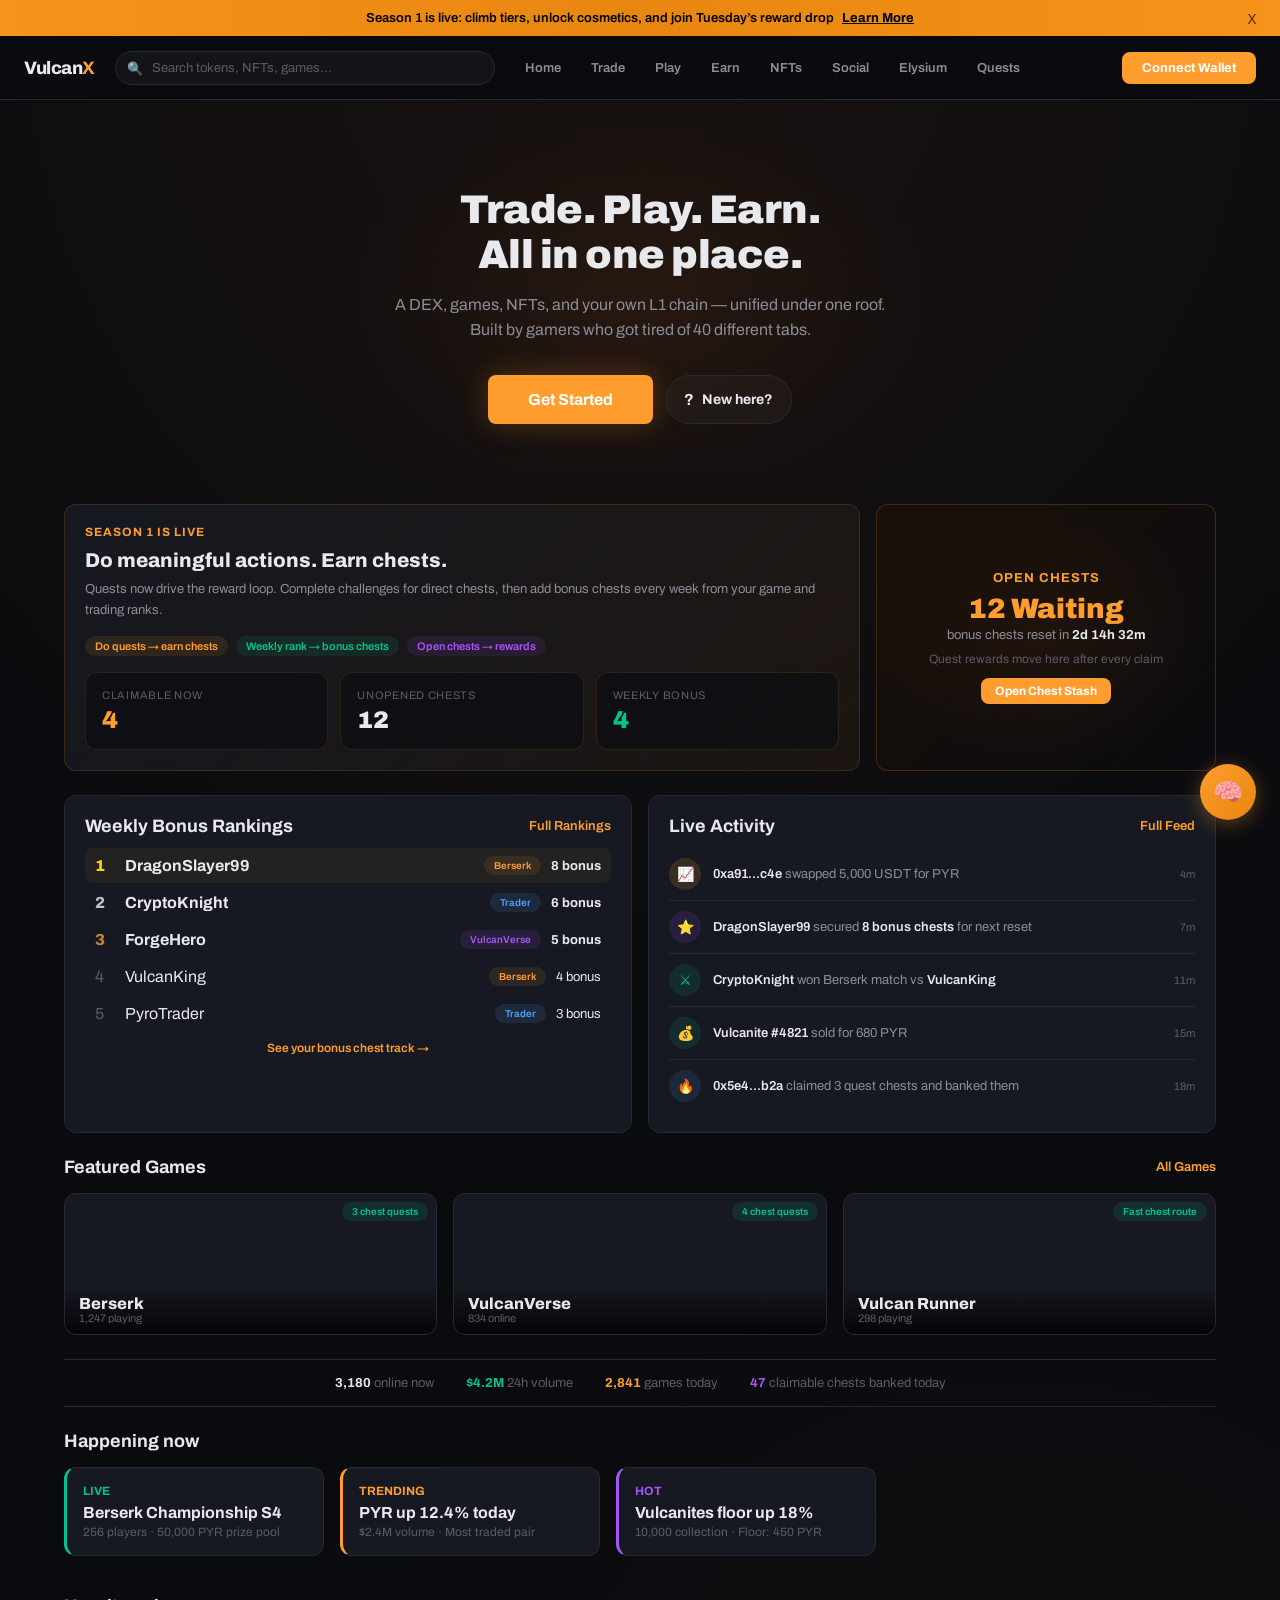
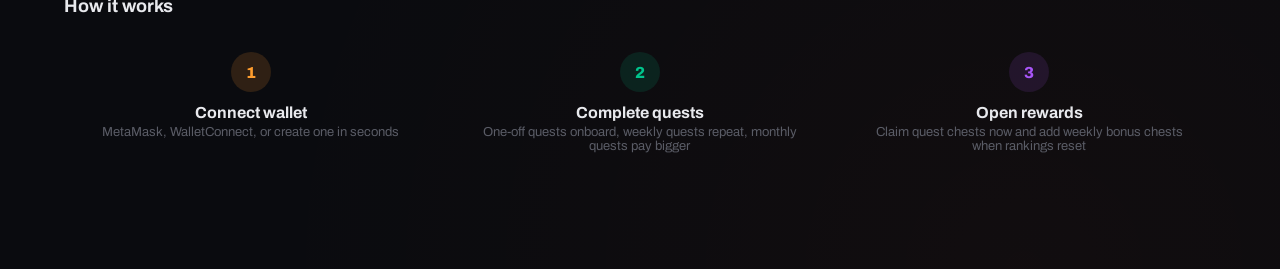
==== commit 8a038d63: "Promote chest-first variant to main prototype" ====
--- a/index.html
+++ b/index.html
@@ -3,7 +3,7 @@
 <head>
 <meta charset="UTF-8">
 <meta name="viewport" content="width=device-width, initial-scale=1.0">
-<title>Vulcan X — Homepage Onboarding Lite</title>
+<title>Vulcan X — Chest-First Core</title>
 <link href="https://fonts.googleapis.com/css2?family=Archivo:wght@400;500;600;700;800;900&display=swap" rel="stylesheet">
 <style>
   :root {
@@ -243,6 +243,10 @@
     border-radius: 0 2px 2px 0; transition: width 1s ease; box-shadow: 0 0 8px rgba(255,215,0,0.4);
   }
   .banner-hidden .nav-xp-strip { top: var(--nav-height); }
+  body.variant-chest-core .prototype-bar,
+  body.variant-chest-core .nav-xp-strip {
+    display: none !important;
+  }
 
   /* ===== FORGE ICON CONTAINERS ===== */
   .forge-icon {
@@ -638,93 +642,139 @@
   .quest-progress-bar { height: 4px; background: var(--bg-primary); border-radius: 2px; overflow: hidden; }
   .quest-progress-fill { height: 100%; background: var(--accent); border-radius: 2px; }
   .quest-shell-card {
-    background: linear-gradient(135deg, rgba(22,25,33,0.96), rgba(15,17,24,0.96));
+    background: linear-gradient(180deg, rgba(20,23,30,0.98), rgba(13,15,20,0.98));
     border: 1px solid rgba(255,157,46,0.14);
   }
-  .quest-hero-grid {
-    display: grid; grid-template-columns: 1.15fr 0.85fr; gap: 16px; margin-bottom: 24px;
-  }
-  .quest-kpi-grid {
-    display: grid; grid-template-columns: repeat(4, 1fr); gap: 12px; margin-top: 16px;
-  }
-  .quest-kpi {
-    padding: 14px; border-radius: 12px; background: rgba(255,255,255,0.02); border: 1px solid var(--border);
-  }
-  .quest-kpi-label {
-    font-size: 11px; color: var(--text-muted); text-transform: uppercase; letter-spacing: 0.6px; margin-bottom: 6px;
-  }
-  .quest-kpi-value { font-size: 22px; font-weight: 900; }
-  .quest-filter-card { margin-bottom: 20px; }
-  .quest-filter-group { margin-bottom: 14px; }
-  .quest-filter-group:last-child { margin-bottom: 0; }
+  .quest-hero-minimal {
+    padding: 24px;
+    background:
+      linear-gradient(90deg, rgba(255,157,46,0.1), transparent 46%),
+      linear-gradient(180deg, rgba(20,23,30,0.98), rgba(13,15,20,0.98));
+  }
+  .quest-hero-top {
+    display: flex; align-items: center; justify-content: space-between; gap: 16px; flex-wrap: wrap;
+  }
+  .quest-kicker {
+    font-size: 11px; color: var(--accent); text-transform: uppercase; letter-spacing: 0.9px; font-weight: 800; margin-bottom: 8px;
+  }
+  .quest-hero-title {
+    font-size: 34px; line-height: 1; font-weight: 900; margin-bottom: 8px;
+  }
+  .quest-hero-sub {
+    font-size: 13px; color: var(--text-secondary); max-width: 540px;
+  }
+  .quest-stash-band {
+    margin: 18px auto 20px;
+    max-width: 920px;
+    display: grid; grid-template-columns: repeat(3, 1fr); gap: 12px;
+    align-items: stretch;
+    padding: 14px;
+    background: linear-gradient(135deg, rgba(255,157,46,0.16), rgba(255,157,46,0.05));
+    border: 1px solid rgba(255,157,46,0.28);
+    box-shadow: 0 0 0 1px rgba(255,157,46,0.06), 0 12px 32px rgba(0,0,0,0.22);
+  }
+  .quest-stash-item {
+    text-align: center; border-radius: 14px; padding: 14px 12px; background: rgba(14,17,23,0.9); border: 1px solid rgba(255,255,255,0.06);
+  }
+  .quest-stash-label {
+    font-size: 11px; color: var(--text-muted); text-transform: uppercase; letter-spacing: 0.8px; margin-bottom: 6px; font-weight: 700;
+  }
+  .quest-stash-value {
+    font-size: 28px; line-height: 1; font-weight: 900; color: var(--text-primary);
+  }
+  .quest-stash-meta {
+    font-size: 12px; color: var(--text-secondary); margin-top: 6px;
+  }
+  .quest-inline-help {
+    margin-bottom: 16px; border-radius: 14px; border: 1px solid var(--border); background: var(--bg-card); overflow: hidden;
+  }
+  .quest-inline-help-trigger {
+    width: 100%; background: none; border: none; color: var(--text-primary); display: flex; justify-content: space-between; align-items: center;
+    padding: 14px 16px; font-size: 13px; font-weight: 800; cursor: pointer; font-family: inherit;
+  }
+  .quest-inline-help-trigger span:last-child { color: var(--text-muted); }
+  .quest-inline-help-body {
+    display: none; padding: 0 16px 14px; color: var(--text-secondary); font-size: 12px; line-height: 1.7;
+  }
+  .quest-inline-help.open .quest-inline-help-body { display: block; }
+  .quest-filter-card { margin-bottom: 18px; }
+  .quest-filter-grid {
+    display: grid; grid-template-columns: repeat(3, 1fr); gap: 12px;
+  }
+  .quest-preset-row {
+    display: flex; align-items: center; gap: 10px; flex-wrap: wrap; margin: 0 0 16px;
+  }
+  .quest-preset-label {
+    font-size: 11px; color: var(--text-muted); text-transform: uppercase; letter-spacing: 0.8px; font-weight: 700;
+  }
+  .quest-filter-box {
+    padding: 14px; border-radius: 14px; background: rgba(255,255,255,0.02); border: 1px solid var(--border);
+  }
   .quest-filter-label {
-    font-size: 11px; color: var(--text-muted); text-transform: uppercase; letter-spacing: 0.8px; margin-bottom: 8px; font-weight: 700;
+    font-size: 11px; color: var(--text-muted); text-transform: uppercase; letter-spacing: 0.8px; margin-bottom: 4px; font-weight: 700;
+  }
+  .quest-filter-desc {
+    font-size: 12px; color: var(--text-secondary); margin-bottom: 10px;
   }
   .quest-filter-row {
     display: flex; gap: 8px; flex-wrap: wrap;
   }
   .quest-filter-chip {
-    padding: 8px 14px; border-radius: 999px; background: var(--bg-secondary); border: 1px solid var(--border);
-    color: var(--text-secondary); font-size: 12px; font-weight: 700; cursor: pointer; transition: all 0.18s; font-family: inherit;
-  }
-  .quest-filter-chip:hover { border-color: var(--accent); color: var(--text-primary); }
+    padding: 8px 12px; border-radius: 999px; background: var(--bg-secondary); border: 1px solid var(--border);
+    color: var(--text-secondary); font-size: 12px; font-weight: 800; cursor: pointer; transition: all 0.18s; font-family: inherit;
+  }
+  .quest-filter-chip:hover { border-color: rgba(255,157,46,0.4); color: var(--text-primary); }
   .quest-filter-chip.active { background: var(--accent); border-color: var(--accent); color: #111; }
   .quest-board-head {
-    display: flex; justify-content: space-between; gap: 12px; align-items: center; margin-bottom: 14px; flex-wrap: wrap;
+    display: flex; justify-content: space-between; gap: 12px; align-items: center; margin-bottom: 12px; flex-wrap: wrap;
   }
   .quest-board-grid {
-    display: grid; grid-template-columns: repeat(2, 1fr); gap: 16px;
+    display: grid; grid-template-columns: repeat(2, 1fr); gap: 14px;
   }
   .chest-quest-card {
     position: relative; overflow: hidden; border-radius: 16px; border: 1px solid var(--border);
-    background: linear-gradient(180deg, rgba(22,25,33,0.98), rgba(14,16,22,0.98));
-    padding: 18px; transition: all 0.2s ease;
+    background: linear-gradient(180deg, rgba(20,23,30,0.98), rgba(13,15,20,0.98));
+    padding: 16px; transition: all 0.2s ease;
   }
   .chest-quest-card::before {
     content: ''; position: absolute; inset: 0; pointer-events: none;
-    background: linear-gradient(135deg, rgba(255,157,46,0.05), transparent 45%);
-    opacity: 0.75;
+    background: linear-gradient(135deg, rgba(255,157,46,0.06), transparent 40%);
   }
   .chest-quest-card.claimable {
     border-color: rgba(255,157,46,0.35);
-    box-shadow: 0 0 0 1px rgba(255,157,46,0.08), 0 0 28px rgba(255,157,46,0.12);
+    box-shadow: 0 0 0 1px rgba(255,157,46,0.08), 0 0 22px rgba(255,157,46,0.12);
   }
   .chest-quest-card.claimed {
     border-color: rgba(0,196,140,0.28);
     background: linear-gradient(180deg, rgba(12,31,25,0.92), rgba(12,19,17,0.98));
   }
-  .chest-quest-card.locked,
-  .chest-quest-card.active {
-    opacity: 0.82;
-  }
-  .chest-quest-card.locked {
-    filter: grayscale(0.15);
-  }
+  .chest-quest-card.locked { opacity: 0.6; filter: grayscale(0.2); }
   .quest-card-top {
-    position: relative; z-index: 1; display: flex; justify-content: space-between; gap: 12px; align-items: flex-start; margin-bottom: 12px;
+    position: relative; z-index: 1; display: flex; justify-content: space-between; align-items: flex-start; gap: 12px; margin-bottom: 12px;
+  }
+  .quest-card-game {
+    font-size: 10px; color: var(--accent); text-transform: uppercase; letter-spacing: 0.9px; font-weight: 800; margin-bottom: 6px;
   }
   .quest-card-title {
-    font-size: 18px; font-weight: 800; line-height: 1.2; margin-bottom: 8px;
+    font-size: 18px; font-weight: 800; line-height: 1.15; margin-bottom: 8px;
   }
   .quest-badge-row {
     display: flex; gap: 8px; flex-wrap: wrap;
   }
   .quest-mini-badge {
-    display: inline-flex; align-items: center; gap: 6px; padding: 5px 9px; border-radius: 999px;
-    font-size: 11px; font-weight: 700; border: 1px solid var(--border); background: var(--bg-secondary); color: var(--text-secondary);
+    display: inline-flex; align-items: center; padding: 5px 9px; border-radius: 999px;
+    font-size: 10px; font-weight: 800; border: 1px solid var(--border); background: rgba(255,255,255,0.03); color: var(--text-secondary); text-transform: uppercase; letter-spacing: 0.6px;
   }
   .quest-chest-badge {
-    min-width: 88px; padding: 10px 12px; border-radius: 14px; text-align: center;
-    background: linear-gradient(135deg, rgba(255,157,46,0.16), rgba(255,157,46,0.06));
-    border: 1px solid rgba(255,157,46,0.22);
-  }
-  .quest-chest-count { font-size: 20px; font-weight: 900; color: var(--accent); }
-  .quest-chest-label { font-size: 11px; color: var(--text-muted); text-transform: uppercase; letter-spacing: 0.7px; }
-  .quest-card-copy {
-    position: relative; z-index: 1; font-size: 13px; color: var(--text-secondary); line-height: 1.65; margin-bottom: 14px;
-  }
+    min-width: 94px; padding: 10px 10px 8px; border-radius: 16px; text-align: center;
+    background: linear-gradient(135deg, rgba(255,157,46,0.2), rgba(255,157,46,0.05));
+    border: 1px solid rgba(255,157,46,0.24);
+  }
+  .quest-chest-icon { font-size: 18px; margin-bottom: 4px; }
+  .quest-chest-count { font-size: 22px; font-weight: 900; color: var(--accent); line-height: 1; }
+  .quest-chest-label { font-size: 10px; color: var(--text-muted); text-transform: uppercase; letter-spacing: 0.8px; }
   .quest-progress-wrap {
-    position: relative; z-index: 1; margin-bottom: 14px;
+    position: relative; z-index: 1; margin-bottom: 12px;
   }
   .quest-progress-meta {
     display: flex; justify-content: space-between; gap: 10px; font-size: 11px; color: var(--text-muted); margin-bottom: 6px;
@@ -736,18 +786,21 @@
     height: 100%; background: linear-gradient(90deg, var(--accent), #ffb347); border-radius: 999px;
   }
   .quest-card-footer {
-    position: relative; z-index: 1; display: flex; justify-content: space-between; gap: 12px; align-items: center; flex-wrap: wrap;
+    position: relative; z-index: 1; display: flex; justify-content: space-between; gap: 10px; align-items: center;
   }
   .quest-status {
-    font-size: 12px; font-weight: 700;
+    font-size: 12px; font-weight: 800;
   }
   .quest-status.claimable { color: var(--accent); }
   .quest-status.claimed { color: var(--green); }
   .quest-status.active { color: var(--text-secondary); }
   .quest-status.locked { color: var(--text-muted); }
+  .quest-card-actions {
+    display: flex; gap: 8px; align-items: center; flex-wrap: wrap;
+  }
   .quest-claim-btn {
-    padding: 10px 16px; border-radius: 10px; border: none; background: var(--accent); color: #111;
-    font-size: 12px; font-weight: 800; cursor: pointer; font-family: inherit; transition: all 0.18s ease;
+    padding: 10px 14px; border-radius: 10px; border: none; background: var(--accent); color: #111;
+    font-size: 12px; font-weight: 900; cursor: pointer; font-family: inherit; transition: all 0.18s ease;
   }
   .quest-claim-btn:hover { background: var(--accent-hover); transform: translateY(-1px); }
   .quest-claim-btn.claimed {
@@ -756,12 +809,23 @@
   .quest-claim-btn.disabled {
     background: var(--bg-secondary); color: var(--text-muted); border: 1px solid var(--border); cursor: default;
   }
+  .quest-toggle-btn {
+    padding: 10px 12px; border-radius: 10px; border: 1px solid var(--border); background: var(--bg-secondary); color: var(--text-secondary);
+    font-size: 11px; font-weight: 800; font-family: inherit; cursor: pointer;
+  }
+  .quest-card-detail {
+    display: none; position: relative; z-index: 1; margin-top: 12px; padding-top: 12px; border-top: 1px solid rgba(255,255,255,0.06);
+  }
+  .quest-card-detail.open { display: block; }
+  .quest-detail-copy {
+    font-size: 12px; color: var(--text-secondary); line-height: 1.6; margin-bottom: 10px;
+  }
   .quest-loot-list {
-    display: flex; gap: 8px; flex-wrap: wrap; margin-top: 10px;
+    display: flex; gap: 8px; flex-wrap: wrap;
   }
   .quest-loot-item {
-    padding: 6px 10px; border-radius: 999px; background: rgba(255,255,255,0.03); border: 1px solid var(--border);
-    font-size: 11px; color: var(--text-secondary); font-weight: 600;
+    padding: 5px 9px; border-radius: 999px; background: rgba(255,255,255,0.03); border: 1px solid var(--border);
+    font-size: 10px; color: var(--text-secondary); font-weight: 700; text-transform: uppercase; letter-spacing: 0.5px;
   }
 
   /* ===== PROFILE ===== */
@@ -852,8 +916,8 @@
     .profile-stats { flex-wrap: wrap; gap: 16px; }
     .discover-help-grid { grid-template-columns: repeat(2, 1fr); }
     .discover-help-mini { grid-template-columns: 1fr; }
-    .quest-hero-grid { grid-template-columns: 1fr; }
-    .quest-kpi-grid { grid-template-columns: repeat(2, 1fr); }
+    .quest-stash-band { grid-template-columns: repeat(3, 1fr); }
+    .quest-filter-grid { grid-template-columns: 1fr; }
     .quest-board-grid { grid-template-columns: 1fr; }
   }
 
@@ -891,7 +955,8 @@
     .grid-2, .grid-3, .grid-4 { grid-template-columns: 1fr; }
     .drawer-actions { grid-template-columns: 1fr; }
     .discover-help-grid { grid-template-columns: 1fr; }
-    .quest-kpi-grid { grid-template-columns: 1fr; }
+    .quest-hero-title { font-size: 28px; }
+    .quest-stash-band { grid-template-columns: 1fr; }
     .chat-sidebar {
       top: auto; right: 0; left: 0; bottom: -100%; width: auto; height: 72vh; border-left: none; border-top: 1px solid var(--border);
       border-radius: 18px 18px 0 0; transition: bottom 0.25s ease;
@@ -1076,7 +1141,7 @@
   }
 </style>
 </head>
-<body>
+<body class="variant-chest-core">
 
 <!-- ===== ANNOUNCEMENT BANNER ===== -->
 <div class="announce-banner">
@@ -1179,7 +1244,7 @@
           </div>
           <div class="discover-help-card">
             <div class="discover-help-card-title" style="color:var(--blue);">Earn</div>
-            <div class="discover-help-card-text">Earn status through XP, then stack financial rewards with staking, V-Drip, LP farming, and weekly reward drops.</div>
+            <div class="discover-help-card-text">Earn chests through quests, add bonus chests from weekly ranks, and stack financial rewards with staking, V-Drip, and LP farming.</div>
             <button class="btn-primary btn-sm" onclick="showPage('earn')">Open Earn</button>
           </div>
           <div class="discover-help-card">
@@ -1191,11 +1256,11 @@
         <div class="discover-help-mini">
           <div class="discover-help-mini-card">
             <strong>How do I start?</strong>
-            Connect wallet, choose one path, and let quests plus leaderboard movement guide the next step.
+            Connect wallet, choose a game or trade path, then use quests to start earning chests straight away.
           </div>
           <div class="discover-help-mini-card">
             <strong>How do I earn?</strong>
-            XP comes from everything. Rewards come from weekly drops, staking, LPs, and game / quest loops.
+            Do quests for direct chests, climb weekly rankings for bonus chests, then open rewards.
           </div>
           <div class="discover-help-mini-card">
             <strong>Where do I get help?</strong>
@@ -1204,76 +1269,84 @@
         </div>
       </div>
 
-      <!-- XP System Teaser — the hook for new users -->
+      <!-- Chest System Teaser -->
       <div style="display:grid; grid-template-columns:1fr 340px; gap:16px; margin-bottom:24px;">
         <div class="card" style="background:linear-gradient(135deg, var(--bg-card), rgba(255,157,46,0.06)); border:1px solid rgba(255,157,46,0.15);">
           <div style="font-size:12px; color:var(--accent); font-weight:700; text-transform:uppercase; letter-spacing:1px; margin-bottom:10px;">Season 1 is Live</div>
-          <div style="font-size:20px; font-weight:800; margin-bottom:8px;">Everything you do earns XP</div>
-          <div style="font-size:13px; color:var(--text-secondary); line-height:1.6; margin-bottom:16px;">Trade, play games, stake tokens, collect NFTs — every action earns XP. Climb 10 tiers from Bronze to Mythic. Top earners share a weekly PYR reward pool.</div>
+          <div style="font-size:20px; font-weight:800; margin-bottom:8px;">Do meaningful actions. Earn chests.</div>
+          <div style="font-size:13px; color:var(--text-secondary); line-height:1.6; margin-bottom:16px;">Quests now drive the reward loop. Complete challenges for direct chests, then add bonus chests every week from your game and trading ranks.</div>
           <div style="display:flex; gap:8px; flex-wrap:wrap; margin-bottom:16px;">
-            <span class="tag" style="background:rgba(255,157,46,0.1); color:var(--accent);">$100 traded = 0.1 XP</span>
-            <span class="tag" style="background:rgba(0,196,140,0.1); color:var(--green);">Game win = +15 XP</span>
-            <span class="tag" style="background:rgba(168,85,247,0.1); color:var(--purple);">Daily quests = bonus XP</span>
-          </div>
-          <div style="display:flex; gap:8px; align-items:center;">
-            <div style="flex:1; height:8px; border-radius:4px; background:var(--bg-secondary); overflow:hidden;">
-              <div style="width:0%; height:100%; border-radius:4px; background:linear-gradient(90deg, var(--accent), #ff6b00); transition:width 1s;"></div>
-            </div>
-            <span style="font-size:12px; color:var(--text-muted);">0 XP — Connect to start</span>
+            <span class="tag" style="background:rgba(255,157,46,0.1); color:var(--accent);">Do quests → earn chests</span>
+            <span class="tag" style="background:rgba(0,196,140,0.1); color:var(--green);">Weekly rank → bonus chests</span>
+            <span class="tag" style="background:rgba(168,85,247,0.1); color:var(--purple);">Open chests → rewards</span>
+          </div>
+          <div style="display:grid; grid-template-columns:repeat(3, 1fr); gap:12px;">
+            <div class="card card-sm" style="background:rgba(12,14,19,0.75); border:1px solid rgba(255,157,46,0.12);">
+              <div style="font-size:11px; color:var(--text-muted); text-transform:uppercase; letter-spacing:0.7px;">Claimable Now</div>
+              <div style="font-size:24px; font-weight:900; color:var(--accent); margin-top:6px;">4</div>
+            </div>
+            <div class="card card-sm" style="background:rgba(12,14,19,0.75); border:1px solid rgba(255,157,46,0.12);">
+              <div style="font-size:11px; color:var(--text-muted); text-transform:uppercase; letter-spacing:0.7px;">Unopened Chests</div>
+              <div style="font-size:24px; font-weight:900; color:var(--text-primary); margin-top:6px;">12</div>
+            </div>
+            <div class="card card-sm" style="background:rgba(12,14,19,0.75); border:1px solid rgba(255,157,46,0.12);">
+              <div style="font-size:11px; color:var(--text-muted); text-transform:uppercase; letter-spacing:0.7px;">Weekly Bonus</div>
+              <div style="font-size:24px; font-weight:900; color:var(--green); margin-top:6px;">4</div>
+            </div>
           </div>
         </div>
         <div class="card" style="background:linear-gradient(135deg, #1a1008, #0a0b0f); border:1px solid rgba(255,157,46,0.2); text-align:center; display:flex; flex-direction:column; justify-content:center; position:relative; overflow:hidden;">
           <div style="position:absolute; inset:0; background:radial-gradient(ellipse at center, rgba(255,120,20,0.06), transparent 70%); pointer-events:none;"></div>
           <div style="position:relative; z-index:1;">
-            <div style="font-size:13px; color:var(--accent); font-weight:700; text-transform:uppercase; letter-spacing:1px; margin-bottom:8px;">Weekly PYR Drop</div>
-            <div style="font-size:28px; font-weight:900; color:var(--accent); margin-bottom:4px;">5,000 PYR</div>
-            <div style="font-size:13px; color:var(--text-secondary); margin-bottom:10px;">drops in <span style="color:var(--text-primary); font-weight:700;">2d 14h 32m</span></div>
-            <div style="font-size:12px; color:var(--text-muted); margin-bottom:12px;">Shared by top XP earners every Tuesday</div>
-            <button class="btn-primary btn-sm" onclick="connectWallet()">Connect to Compete</button>
-          </div>
-        </div>
-      </div>
-
-      <!-- XP Leaderboard Preview + Live Activity side by side -->
+            <div style="font-size:13px; color:var(--accent); font-weight:700; text-transform:uppercase; letter-spacing:1px; margin-bottom:8px;">Open Chests</div>
+            <div style="font-size:28px; font-weight:900; color:var(--accent); margin-bottom:4px;">12 Waiting</div>
+            <div style="font-size:13px; color:var(--text-secondary); margin-bottom:10px;">bonus chests reset in <span style="color:var(--text-primary); font-weight:700;">2d 14h 32m</span></div>
+            <div style="font-size:12px; color:var(--text-muted); margin-bottom:12px;">Quest rewards move here after every claim</div>
+            <button class="btn-primary btn-sm" onclick="showPage('quests')">Open Chest Stash</button>
+          </div>
+        </div>
+      </div>
+
+      <!-- Weekly Rankings Preview + Live Activity -->
       <div style="display:grid; grid-template-columns:1fr 1fr; gap:16px; margin-bottom:24px;">
         <div class="card">
           <div class="section-header" style="margin-bottom:12px;">
-            <div class="section-title">XP Leaderboard</div>
+            <div class="section-title">Weekly Bonus Rankings</div>
             <span class="section-link" onclick="showPage('social')">Full Rankings</span>
           </div>
           <div style="display:flex; flex-direction:column; gap:2px;">
             <div style="display:flex; align-items:center; gap:10px; padding:8px 10px; background:rgba(255,157,46,0.06); border-radius:8px;">
               <span style="font-weight:800; color:var(--xp-gold); width:20px;">1</span>
               <span style="font-weight:700; flex:1;">DragonSlayer99</span>
-              <span class="tag" style="background:rgba(148,0,211,0.15); color:var(--xp-legend); font-size:10px;">Mythic</span>
-              <span style="font-weight:700; font-size:13px;">24,800</span>
+              <span class="tag" style="background:rgba(255,157,46,0.1); color:var(--accent); font-size:10px;">Berserk</span>
+              <span style="font-weight:700; font-size:13px;">8 bonus</span>
             </div>
             <div style="display:flex; align-items:center; gap:10px; padding:8px 10px; border-radius:8px;">
               <span style="font-weight:800; color:#c0c0c0; width:20px;">2</span>
               <span style="font-weight:700; flex:1;">CryptoKnight</span>
-              <span class="tag" style="background:rgba(255,140,0,0.15); color:var(--xp-diamond); font-size:10px;">Diamond</span>
-              <span style="font-weight:700; font-size:13px;">21,340</span>
+              <span class="tag" style="background:rgba(77,162,255,0.12); color:var(--blue); font-size:10px;">Trader</span>
+              <span style="font-weight:700; font-size:13px;">6 bonus</span>
             </div>
             <div style="display:flex; align-items:center; gap:10px; padding:8px 10px; border-radius:8px;">
               <span style="font-weight:800; color:#cd7f32; width:20px;">3</span>
               <span style="font-weight:700; flex:1;">ForgeHero</span>
-              <span class="tag" style="background:rgba(255,140,0,0.15); color:var(--xp-diamond); font-size:10px;">Diamond</span>
-              <span style="font-weight:700; font-size:13px;">20,120</span>
+              <span class="tag" style="background:rgba(168,85,247,0.12); color:var(--purple); font-size:10px;">VulcanVerse</span>
+              <span style="font-weight:700; font-size:13px;">5 bonus</span>
             </div>
             <div style="display:flex; align-items:center; gap:10px; padding:8px 10px; border-radius:8px;">
               <span style="color:var(--text-muted); width:20px;">4</span>
               <span style="flex:1;">VulcanKing</span>
-              <span class="tag" style="background:rgba(255,215,0,0.1); color:var(--xp-gold); font-size:10px;">Gold</span>
-              <span style="font-size:13px;">18,940</span>
+              <span class="tag" style="background:rgba(255,157,46,0.1); color:var(--accent); font-size:10px;">Berserk</span>
+              <span style="font-size:13px;">4 bonus</span>
             </div>
             <div style="display:flex; align-items:center; gap:10px; padding:8px 10px; border-radius:8px;">
               <span style="color:var(--text-muted); width:20px;">5</span>
               <span style="flex:1;">PyroTrader</span>
-              <span class="tag" style="background:rgba(255,215,0,0.1); color:var(--xp-gold); font-size:10px;">Gold</span>
-              <span style="font-size:13px;">16,200</span>
-            </div>
-          </div>
-          <div style="text-align:center; margin-top:10px; font-size:12px; color:var(--accent); font-weight:600; cursor:pointer;" onclick="connectWallet()">Connect wallet to see your rank &#x2192;</div>
+              <span class="tag" style="background:rgba(77,162,255,0.12); color:var(--blue); font-size:10px;">Trader</span>
+              <span style="font-size:13px;">3 bonus</span>
+            </div>
+          </div>
+          <div style="text-align:center; margin-top:10px; font-size:12px; color:var(--accent); font-weight:600; cursor:pointer;" onclick="showPage('quests')">See your bonus chest track &#x2192;</div>
         </div>
 
         <div class="card">
@@ -1288,7 +1361,7 @@
           </div>
           <div class="feed-item interactive-row" onclick="showPage('social')">
             <div class="feed-icon" style="background:var(--purple-dim); color:var(--purple);">&#x2B50;</div>
-            <div class="feed-text"><strong>DragonSlayer99</strong> reached <strong>Mythic</strong> tier</div>
+            <div class="feed-text"><strong>DragonSlayer99</strong> secured <strong>8 bonus chests</strong> for next reset</div>
             <div class="feed-time">7m</div>
           </div>
           <div class="feed-item interactive-row" onclick="showPage('social')">
@@ -1303,7 +1376,7 @@
           </div>
           <div class="feed-item interactive-row" onclick="showPage('social')" style="border-bottom:none;">
             <div class="feed-icon" style="background:var(--blue-dim); color:var(--blue);">&#x1F525;</div>
-            <div class="feed-text"><strong>0x5e4...b2a</strong> staked 2,400 PYR in V-Drip</div>
+            <div class="feed-text"><strong>0x5e4...b2a</strong> claimed 3 quest chests and banked them</div>
             <div class="feed-time">18m</div>
           </div>
         </div>
@@ -1318,7 +1391,7 @@
               <div style="font-weight:800;">Berserk</div>
               <div style="font-size:11px; color:var(--text-muted);">1,247 playing</div>
             </div>
-            <span class="tag tag-green" style="position:absolute; top:8px; right:8px; font-size:10px;">+15 XP/match</span>
+            <span class="tag tag-green" style="position:absolute; top:8px; right:8px; font-size:10px;">3 chest quests</span>
           </div>
         </div>
         <div class="card" style="padding:0; overflow:hidden; cursor:pointer;" onclick="showPage('games')">
@@ -1327,7 +1400,7 @@
               <div style="font-weight:800;">VulcanVerse</div>
               <div style="font-size:11px; color:var(--text-muted);">834 online</div>
             </div>
-            <span class="tag tag-green" style="position:absolute; top:8px; right:8px; font-size:10px;">+25 XP/quest</span>
+            <span class="tag tag-green" style="position:absolute; top:8px; right:8px; font-size:10px;">4 chest quests</span>
           </div>
         </div>
         <div class="card" style="padding:0; overflow:hidden; cursor:pointer;" onclick="showPage('games')">
@@ -1336,7 +1409,7 @@
               <div style="font-weight:800;">Vulcan Runner</div>
               <div style="font-size:11px; color:var(--text-muted);">298 playing</div>
             </div>
-            <span class="tag tag-green" style="position:absolute; top:8px; right:8px; font-size:10px;">+10 XP/run</span>
+            <span class="tag tag-green" style="position:absolute; top:8px; right:8px; font-size:10px;">Fast chest route</span>
           </div>
         </div>
       </div>
@@ -1346,7 +1419,7 @@
         <div><span style="color:var(--text-primary); font-weight:700;">3,180</span> online now</div>
         <div><span style="color:var(--green); font-weight:700;">$4.2M</span> 24h volume</div>
         <div><span style="color:var(--accent); font-weight:700;">2,841</span> games today</div>
-        <div><span style="color:var(--purple); font-weight:700;">12</span> new Diamond+ this week</div>
+        <div><span style="color:var(--purple); font-weight:700;">47</span> claimable chests banked today</div>
       </div>
 
       <!-- Happening now shelf -->
@@ -1382,13 +1455,13 @@
           </div>
           <div style="text-align:center; padding:20px;">
             <div style="width:40px; height:40px; border-radius:50%; background:var(--green-dim); color:var(--green); display:flex; align-items:center; justify-content:center; font-weight:800; font-size:16px; margin:0 auto 12px;">2</div>
-            <div style="font-weight:700; margin-bottom:4px;">Earn XP everywhere</div>
-            <div style="font-size:13px; color:var(--text-muted);">Trade, play, stake, collect — every action earns XP and climbs your tier</div>
+            <div style="font-weight:700; margin-bottom:4px;">Complete quests</div>
+            <div style="font-size:13px; color:var(--text-muted);">One-off quests onboard, weekly quests repeat, monthly quests pay bigger</div>
           </div>
           <div style="text-align:center; padding:20px;">
             <div style="width:40px; height:40px; border-radius:50%; background:var(--purple-dim); color:var(--purple); display:flex; align-items:center; justify-content:center; font-weight:800; font-size:16px; margin:0 auto 12px;">3</div>
-            <div style="font-weight:700; margin-bottom:4px;">Get rewarded</div>
-            <div style="font-size:13px; color:var(--text-muted);">Top XP earners share 5,000 PYR weekly + unlock perks, fee discounts, and exclusive access</div>
+            <div style="font-weight:700; margin-bottom:4px;">Open rewards</div>
+            <div style="font-size:13px; color:var(--text-muted);">Claim quest chests now and add weekly bonus chests when rankings reset</div>
           </div>
         </div>
       </div>
@@ -1396,34 +1469,35 @@
 
     <!-- ===== CONNECTED STATE (returning users — full dashboard) ===== -->
     <div id="discover-connected" style="display:none;">
-      <!-- Welcome bar with XP + PYR countdown -->
+      <!-- Welcome bar with chest-first summary -->
       <div style="display:grid; grid-template-columns:1fr 340px; gap:16px; margin-bottom:24px;">
         <div class="card" id="xp-welcome" style="background: linear-gradient(135deg, var(--bg-card), rgba(255,157,46,0.05));">
           <div style="display:flex; align-items:center; justify-content:space-between; flex-wrap:wrap; gap:12px;">
             <div>
               <div style="font-size:13px; color:var(--text-muted);">Welcome back</div>
-              <div style="font-size:22px; font-weight:800; margin-top:2px;">0x71a...f29d <span class="xp-badge platinum">&#x1F396; Platinum</span></div>
-              <div class="xp-bar-wrap" style="width:280px; margin-top:10px;">
-                <div class="xp-bar-bg"><div class="xp-bar-fill gold" style="width:62%;"></div></div>
-                <div class="xp-bar-label"><span>12,480 XP</span><span>Rank #47</span></div>
+              <div style="font-size:22px; font-weight:800; margin-top:2px;">0x71a...f29d</div>
+              <div style="display:flex; gap:10px; flex-wrap:wrap; margin-top:10px;">
+                <span class="tag" style="background:var(--accent-glow); color:var(--accent);">4 claimable now</span>
+                <span class="tag" style="background:rgba(255,255,255,0.06); color:var(--text-primary);">12 unopened</span>
+                <span class="tag" style="background:var(--green-dim); color:var(--green);">4 weekly bonus incoming</span>
               </div>
-              <div style="font-size:12px; color:var(--text-muted); margin-top:6px;">7,520 XP to <span style="color:var(--xp-diamond); font-weight:600;">Diamond</span></div>
+              <div style="font-size:12px; color:var(--text-muted); margin-top:8px;">Best route today: claim 2 ready quests, then push Berserk rank for bonus chests.</div>
             </div>
             <div style="display:flex; gap:12px;">
-              <button class="btn-primary btn-sm" onclick="showPage('quests')">Daily Quests</button>
+              <button class="btn-primary btn-sm" onclick="showPage('quests')">Open Chests</button>
               <button class="btn-secondary btn-sm" onclick="showPage('profile')">My Profile</button>
             </div>
           </div>
         </div>
-        <!-- PYR Payout Countdown — THE retention hook -->
+        <!-- Weekly bonus chest countdown -->
         <div class="card" style="background: linear-gradient(135deg, #1a1008, #0a0b0f); border:1px solid rgba(255,157,46,0.2); text-align:center; display:flex; flex-direction:column; justify-content:center; position:relative; overflow:hidden;">
           <div style="position:absolute; inset:0; background:radial-gradient(ellipse at center, rgba(255,120,20,0.06), transparent 70%); pointer-events:none;"></div>
           <div style="position:relative; z-index:1;">
-            <div style="font-size:13px; color:var(--accent); font-weight:700; text-transform:uppercase; letter-spacing:1px; margin-bottom:8px;">Weekly PYR Drop</div>
-            <div style="font-size:28px; font-weight:900; color:var(--accent); margin-bottom:4px;">5,000 PYR</div>
+            <div style="font-size:13px; color:var(--accent); font-weight:700; text-transform:uppercase; letter-spacing:1px; margin-bottom:8px;">Weekly Bonus Chests</div>
+            <div style="font-size:28px; font-weight:900; color:var(--accent); margin-bottom:4px;">4 projected</div>
             <div style="font-size:13px; color:var(--text-secondary); margin-bottom:10px;">drops in <span style="color:var(--text-primary); font-weight:700;">2d 14h 32m</span></div>
-            <div style="font-size:13px; color:var(--text-muted); margin-bottom:4px;">You're <span style="color:var(--xp-gold); font-weight:700;">#47</span> · Est. <span style="color:var(--green); font-weight:700;">~18.4 PYR</span></div>
-            <div style="font-size:13px; color:var(--accent); font-weight:600; cursor:pointer;" onclick="showPage('social')">Move up 10 spots to double your share &#x2192;</div>
+            <div style="font-size:13px; color:var(--text-muted); margin-bottom:4px;">You're <span style="color:var(--accent); font-weight:700;">#47</span> on the weekly board</div>
+            <div style="font-size:13px; color:var(--accent); font-weight:600; cursor:pointer;" onclick="showPage('social')">Move up 10 spots to add 2 more &#x2192;</div>
           </div>
         </div>
       </div>
@@ -1455,49 +1529,49 @@
       <!-- Quick actions row — your personalised shortcuts -->
       <div class="grid-4" style="margin-bottom:24px;">
         <div class="card card-sm" style="cursor:pointer; text-align:center;" onclick="showPage('quests')">
-          <div style="font-size:13px; color:var(--text-muted); margin-bottom:4px;">Daily Quests</div>
-          <div style="font-size:20px; font-weight:800; color:var(--green);">1/2 done</div>
+          <div style="font-size:13px; color:var(--text-muted); margin-bottom:4px;">Claimable Now</div>
+          <div style="font-size:20px; font-weight:800; color:var(--accent);">4 chests</div>
         </div>
         <div class="card card-sm" style="cursor:pointer; text-align:center;" onclick="showPage('social')">
-          <div style="font-size:13px; color:var(--text-muted); margin-bottom:4px;">Leaderboard Rank</div>
+          <div style="font-size:13px; color:var(--text-muted); margin-bottom:4px;">Weekly Rank</div>
           <div style="font-size:20px; font-weight:800;">#47</div>
         </div>
         <div class="card card-sm" style="cursor:pointer; text-align:center;" onclick="showPage('earn')">
-          <div style="font-size:13px; color:var(--text-muted); margin-bottom:4px;">PYR Staked</div>
-          <div style="font-size:20px; font-weight:800; color:var(--accent);">2,400 PYR</div>
-        </div>
-        <div class="card card-sm" style="cursor:pointer; text-align:center;" onclick="showPage('nfts');showNftTab('collection')">
-          <div style="font-size:13px; color:var(--text-muted); margin-bottom:4px;">My NFTs</div>
-          <div style="font-size:20px; font-weight:800;">23</div>
-        </div>
-      </div>
-
-      <!-- Daily Forge Strike — habit hook -->
+          <div style="font-size:13px; color:var(--text-muted); margin-bottom:4px;">Projected Bonus</div>
+          <div style="font-size:20px; font-weight:800; color:var(--green);">4 chests</div>
+        </div>
+        <div class="card card-sm" style="cursor:pointer; text-align:center;" onclick="showPage('quests')">
+          <div style="font-size:13px; color:var(--text-muted); margin-bottom:4px;">Unopened Stash</div>
+          <div style="font-size:20px; font-weight:800; color:var(--accent);">12</div>
+        </div>
+      </div>
+
+      <!-- Weekly chest progress -->
       <div class="card" style="margin-bottom:24px; background:linear-gradient(135deg, var(--bg-card), rgba(255,120,20,0.04)); border:1px solid rgba(255,157,46,0.15); position:relative; overflow:hidden;">
         <div style="position:absolute; inset:0; background:radial-gradient(ellipse at 20% 50%, rgba(255,120,20,0.06), transparent 60%); pointer-events:none;"></div>
         <div style="position:relative; z-index:1;">
           <div style="display:flex; align-items:center; justify-content:space-between; margin-bottom:16px;">
             <div>
-              <div style="font-size:16px; font-weight:800;">&#x1F525; Daily Forge Strike</div>
-              <div style="font-size:12px; color:var(--text-muted); margin-top:2px;">Keep the flame alive. Log in daily to build your streak.</div>
+              <div style="font-size:16px; font-weight:800;">🎁 Weekly Chest Progress</div>
+              <div style="font-size:12px; color:var(--text-muted); margin-top:2px;">Quest clears and rank pushes both move this forward.</div>
             </div>
             <div style="text-align:right;">
-              <div style="font-size:24px; font-weight:900; color:var(--accent);">7 days</div>
-              <div style="font-size:13px; color:var(--green); font-weight:600;">+50 XP streak bonus today!</div>
+              <div style="font-size:24px; font-weight:900; color:var(--accent);">6 / 10</div>
+              <div style="font-size:13px; color:var(--green); font-weight:600;">2 more to upgrade bonus tier</div>
             </div>
           </div>
           <div style="display:flex; gap:8px; align-items:center;">
-            <div class="streak-day lit" style="--delay:0"><div class="streak-flame">🔥</div><div class="streak-label">Mon</div></div>
-            <div class="streak-day lit" style="--delay:1"><div class="streak-flame">🔥</div><div class="streak-label">Tue</div></div>
-            <div class="streak-day lit" style="--delay:2"><div class="streak-flame">🔥</div><div class="streak-label">Wed</div></div>
-            <div class="streak-day lit" style="--delay:3"><div class="streak-flame">🔥</div><div class="streak-label">Thu</div></div>
-            <div class="streak-day lit" style="--delay:4"><div class="streak-flame">🔥</div><div class="streak-label">Fri</div></div>
-            <div class="streak-day lit" style="--delay:5"><div class="streak-flame">🔥</div><div class="streak-label">Sat</div></div>
-            <div class="streak-day lit today" style="--delay:6"><div class="streak-flame">🔥</div><div class="streak-label">Today</div></div>
+            <div class="streak-day lit" style="--delay:0"><div class="streak-flame">🎁</div><div class="streak-label">1</div></div>
+            <div class="streak-day lit" style="--delay:1"><div class="streak-flame">🎁</div><div class="streak-label">2</div></div>
+            <div class="streak-day lit" style="--delay:2"><div class="streak-flame">🎁</div><div class="streak-label">3</div></div>
+            <div class="streak-day lit" style="--delay:3"><div class="streak-flame">🎁</div><div class="streak-label">4</div></div>
+            <div class="streak-day lit" style="--delay:4"><div class="streak-flame">🎁</div><div class="streak-label">5</div></div>
+            <div class="streak-day lit today" style="--delay:5"><div class="streak-flame">🎁</div><div class="streak-label">6</div></div>
+            <div class="streak-day" style="--delay:6"><div class="streak-flame">🎁</div><div class="streak-label">7</div></div>
             <div style="flex:1;"></div>
             <div style="text-align:right;">
-              <div style="font-size:13px; color:var(--text-muted);">Next milestone</div>
-              <div style="font-size:13px; font-weight:700; color:var(--xp-gold);">14-day: +150 XP</div>
+              <div style="font-size:13px; color:var(--text-muted);">Next unlock</div>
+              <div style="font-size:13px; font-weight:700; color:var(--green);">+2 bonus chests</div>
             </div>
           </div>
         </div>
@@ -1564,8 +1638,8 @@
           </div>
           <div class="shelf-card card card-sm" style="border-left:3px solid var(--purple);">
             <div style="font-size:12px; color:var(--purple); font-weight:700; text-transform:uppercase; margin-bottom:6px;">Ongoing</div>
-            <div style="font-weight:700; margin-bottom:4px;">Season 1 XP Race</div>
-            <div style="font-size:12px; color:var(--text-muted);">Reach Mythic tier for exclusive NFT</div>
+            <div style="font-weight:700; margin-bottom:4px;">Weekly Bonus Chase</div>
+            <div style="font-size:12px; color:var(--text-muted);">Push into the top bonus chest band for an exclusive NFT</div>
           </div>
         </div>
       </div>
@@ -1802,7 +1876,7 @@
           </div>
           <button class="btn-primary" style="width:100%; padding:14px;" onclick="submitTrade()">Buy PYR</button>
           <div style="margin-top:12px; padding-top:12px; border-top:1px solid var(--border);">
-            <div style="font-size:11px; color:var(--text-muted); margin-bottom:2px;">Trade XP: <span style="color:var(--accent); font-weight:600;">Complete daily trade quests to earn XP</span></div>
+            <div style="font-size:11px; color:var(--text-muted); margin-bottom:2px;">Trade quest route: <span style="color:var(--accent); font-weight:600;">Complete trading quests to add chest progress and weekly bonus score</span></div>
           </div>
         </div>
       </div>
@@ -1874,7 +1948,7 @@
             <div style="display:flex; justify-content:space-between; margin-bottom:6px;"><span style="color:var(--text-muted);">Fee Tier</span><span style="font-weight:600; color:var(--accent);">0.3%</span></div>
             <div style="display:flex; justify-content:space-between;"><span style="color:var(--text-muted);">Est. APR</span><span style="font-weight:600; color:var(--green);">12.4%</span></div>
           </div>
-          <button class="btn-primary" style="width:100%; padding:14px;" onclick="showAchievement('Liquidity Added','Deposited to PYR/USDC pool','+15 XP')">Add Liquidity</button>
+          <button class="btn-primary" style="width:100%; padding:14px;" onclick="showAchievement('Liquidity Added','Deposited to PYR/USDC pool','Quest progress')">Add Liquidity</button>
         </div>
 
         <!-- Remove Liquidity -->
@@ -1897,13 +1971,13 @@
             <div style="display:flex; justify-content:space-between; margin-bottom:8px; font-size:14px;"><span style="font-weight:600;">PYR</span><span style="font-weight:700;">620.00</span></div>
             <div style="display:flex; justify-content:space-between; font-size:14px;"><span style="font-weight:600;">USDC</span><span style="font-weight:700;">168.54</span></div>
           </div>
-          <button class="btn-secondary" style="width:100%; padding:14px;" onclick="showAchievement('Liquidity Removed','Withdrew from PYR/USDC pool','+5 XP')">Remove Liquidity</button>
+          <button class="btn-secondary" style="width:100%; padding:14px;" onclick="showAchievement('Liquidity Removed','Withdrew from PYR/USDC pool','Position updated')">Remove Liquidity</button>
 
           <div style="margin-top:20px; padding-top:16px; border-top:1px solid var(--border);">
             <div style="font-size:14px; font-weight:700; margin-bottom:10px;">Accrued Fees</div>
             <div style="display:flex; justify-content:space-between; margin-bottom:6px; font-size:13px;"><span style="color:var(--text-muted);">PYR fees</span><span style="color:var(--green); font-weight:600;">+12.40 PYR</span></div>
             <div style="display:flex; justify-content:space-between; margin-bottom:12px; font-size:13px;"><span style="color:var(--text-muted);">USDC fees</span><span style="color:var(--green); font-weight:600;">+$5.92</span></div>
-            <button class="btn-primary btn-sm" style="width:100%;" onclick="showAchievement('Fees Claimed','Collected LP fees','+10 XP')">Claim Fees</button>
+            <button class="btn-primary btn-sm" style="width:100%;" onclick="showAchievement('Fees Claimed','Collected LP fees','Yield claimed')">Claim Fees</button>
           </div>
         </div>
       </div>
@@ -1993,7 +2067,7 @@
             <button class="btn-secondary btn-sm" style="font-size:11px;">Custom</button>
           </div>
 
-          <button class="btn-primary" style="width:100%; padding:16px; font-size:16px;" onclick="showAchievement('Swap Complete','Swapped PYR → USDC on Elysium','+10 XP')">Swap</button>
+          <button class="btn-primary" style="width:100%; padding:16px; font-size:16px;" onclick="showAchievement('Swap Complete','Swapped PYR → USDC on Elysium','Quest progress')">Swap</button>
         </div>
 
         <!-- Recent Swaps -->
@@ -2024,7 +2098,7 @@
         <div style="display:flex; align-items:center; justify-content:space-between; gap:24px; flex-wrap:wrap;">
           <div style="max-width:480px;">
             <div style="font-size:24px; font-weight:800; margin-bottom:6px;">Put your tokens to work</div>
-            <div style="color:var(--text-secondary); line-height:1.6; margin-bottom:16px;">Stake PYR, provide liquidity, or hold V to earn a share of every DEX trade. Your tier multiplies everything — Platinum earners get 1.3x, Diamond 1.5x, Mythic 2.5x rewards.</div>
+            <div style="color:var(--text-secondary); line-height:1.6; margin-bottom:16px;">Stake PYR, provide liquidity, or hold V to earn financial yield. The reward loop is now split cleanly: this page is for yield, while quests and weekly ranks feed your chest stash.</div>
             <div style="display:flex; gap:8px;">
               <button class="btn-primary btn-sm">Quick Stake PYR</button>
               <button class="btn-secondary btn-sm" onclick="toggleAssistant()">Ask Guide AI</button>
@@ -2042,8 +2116,8 @@
             </div>
             <div style="width:1px; background:var(--border);"></div>
             <div>
-              <div style="font-size:28px; font-weight:900; color:var(--xp-gold);">+380</div>
-              <div style="font-size:11px; color:var(--text-muted);">XP This Week</div>
+              <div style="font-size:28px; font-weight:900; color:var(--xp-gold);">4</div>
+              <div style="font-size:11px; color:var(--text-muted);">Bonus Chests Projected</div>
             </div>
           </div>
         </div>
@@ -2058,7 +2132,7 @@
       <button class="nft-tab" onclick="showEarnTab('elybank')">ELY Bank</button>
       <button class="nft-tab" onclick="showEarnTab('lp')">LP Farming</button>
       <button class="nft-tab" onclick="showEarnTab('history')">Reward History</button>
-      <button class="nft-tab" onclick="showEarnTab('leaderboard')">PYR Leaderboard</button>
+      <button class="nft-tab" onclick="showEarnTab('leaderboard')">Weekly Bonus Board</button>
     </div>
 
     <!-- ===== OVERVIEW TAB ===== -->
@@ -2519,24 +2593,24 @@
       </div>
     </div>
 
-    <!-- ===== PYR LEADERBOARD TAB ===== -->
+    <!-- ===== WEEKLY BONUS BOARD TAB ===== -->
     <div id="earn-leaderboard" style="display:none;">
       <!-- Distribution Split -->
       <div class="card" style="margin-bottom:20px; background:linear-gradient(135deg, #1a1208, var(--bg-card)); border:1px solid rgba(255,157,46,0.15);">
         <div style="display:flex; align-items:center; justify-content:space-between; flex-wrap:wrap; gap:16px; margin-bottom:16px;">
           <div>
-            <div style="font-size:20px; font-weight:800;">PYR Leaderboard</div>
-            <div style="font-size:13px; color:var(--text-secondary);">Your trading volume earns XP directly. Your XP determines both your tier and your weekly PYR reward share.</div>
-          </div>
-          <div class="card" style="padding:10px 18px; background:var(--bg-secondary); text-align:center;"><div style="font-size:11px; color:var(--text-muted);">Weekly Pool</div><div style="font-size:22px; font-weight:800; color:var(--accent);">5,000 PYR</div></div>
-        </div>
-        <!-- Fee Distribution -->
-        <div style="font-size:14px; font-weight:700; margin-bottom:10px;">Fee Distribution (0.1–0.2% unified fee)</div>
+            <div style="font-size:20px; font-weight:800;">Weekly Bonus Board</div>
+            <div style="font-size:13px; color:var(--text-secondary);">Trading volume, trading quests, and competitive placement move your weekly rank. Higher ranks add bonus chests on reset, separate from your staking yield.</div>
+          </div>
+          <div class="card" style="padding:10px 18px; background:var(--bg-secondary); text-align:center;"><div style="font-size:11px; color:var(--text-muted);">Weekly Reset</div><div style="font-size:22px; font-weight:800; color:var(--accent);">120 Bonus Chests</div></div>
+        </div>
+        <!-- Reward Distribution -->
+        <div style="font-size:14px; font-weight:700; margin-bottom:10px;">Reward Split</div>
         <div style="display:grid; grid-template-columns:repeat(3, 1fr); gap:12px; margin-bottom:16px;">
           <div class="card" style="padding:14px; text-align:center; background:var(--bg-secondary); border-bottom:3px solid var(--accent);">
             <div style="font-size:28px; font-weight:800; color:var(--accent);">50%</div>
-            <div style="font-size:13px; font-weight:700; margin-top:4px;">Traders / Leaderboard</div>
-            <div style="font-size:11px; color:var(--text-muted); margin-top:2px;">Based on your XP share</div>
+            <div style="font-size:13px; font-weight:700; margin-top:4px;">Trader Bonus Chests</div>
+            <div style="font-size:11px; color:var(--text-muted); margin-top:2px;">Based on weekly rank band</div>
           </div>
           <div class="card" style="padding:14px; text-align:center; background:var(--bg-secondary); border-bottom:3px solid var(--green);">
             <div style="font-size:28px; font-weight:800; color:var(--green);">30%</div>
@@ -2549,32 +2623,31 @@
             <div style="font-size:11px; color:var(--text-muted); margin-top:2px;">Treasury / buybacks</div>
           </div>
         </div>
-        <div style="font-size:12px; color:var(--text-muted); background:var(--bg-secondary); padding:10px 14px; border-radius:8px;">One system: volume → XP → tier + PYR rewards. All paid in PYR via buybacks.</div>
-      </div>
-
-      <!-- How XP Works + Your Stats -->
+        <div style="font-size:12px; color:var(--text-muted); background:var(--bg-secondary); padding:10px 14px; border-radius:8px;">Two loops, clearly separated: quests give direct chests now, while weekly rankings add bonus chests at reset. Financial yield still lives here on Earn.</div>
+      </div>
+
+      <!-- How Bonus Ranking Works + Your Stats -->
       <div style="display:grid; grid-template-columns:1fr 1fr; gap:20px; margin-bottom:20px;">
         <div class="card">
-          <div style="font-size:16px; font-weight:800; margin-bottom:14px;">How XP Works</div>
-          <!-- The Formula -->
+          <div style="font-size:16px; font-weight:800; margin-bottom:14px;">How Bonus Ranking Works</div>
           <div class="card" style="background:var(--bg-primary); padding:14px; margin-bottom:16px; border:1px solid rgba(255,157,46,0.15);">
-            <div style="font-size:12px; color:var(--text-muted); margin-bottom:6px;">The formula — dead simple:</div>
-            <div style="font-size:18px; font-weight:800; color:var(--accent); text-align:center; padding:8px 0;">$100 volume = 0.1 XP</div>
-            <div style="font-size:11px; color:var(--text-muted); text-align:center;">That's it. Volume directly converts to XP. XP determines your tier AND your reward share.</div>
-          </div>
-          <div style="font-size:13px; font-weight:700; color:var(--accent); margin-bottom:8px;">Volume → XP Conversion</div>
+            <div style="font-size:12px; color:var(--text-muted); margin-bottom:6px;">The simple loop:</div>
+            <div style="font-size:18px; font-weight:800; color:var(--accent); text-align:center; padding:8px 0;">Trade with intent → climb weekly ranks → bank bonus chests</div>
+            <div style="font-size:11px; color:var(--text-muted); text-align:center;">Trading activity matters, but weekly rank bands are what players see and chase.</div>
+          </div>
+          <div style="font-size:13px; font-weight:700; color:var(--accent); margin-bottom:8px;">What moves your rank</div>
           <div style="display:flex; flex-direction:column; gap:6px; font-size:12px; margin-bottom:16px;">
-            <div style="display:flex; justify-content:space-between; padding:6px 0; border-bottom:1px solid var(--border);"><span>Trade $1,000</span><span style="font-weight:700;">+1 XP</span></div>
-            <div style="display:flex; justify-content:space-between; padding:6px 0; border-bottom:1px solid var(--border);"><span>Trade $10,000</span><span style="font-weight:700;">+10 XP</span></div>
-            <div style="display:flex; justify-content:space-between; padding:6px 0; border-bottom:1px solid var(--border);"><span>Sell NFT for $500</span><span style="font-weight:700;">+0.5 XP</span></div>
-            <div style="display:flex; justify-content:space-between; padding:6px 0;"><span>Provide liquidity $1,000</span><span style="font-weight:700;">+0.5 XP <span style="color:var(--text-muted);">(0.5x rate)</span></span></div>
-          </div>
-          <div style="font-size:13px; font-weight:700; color:var(--green); margin-bottom:8px;">Quest Bonus XP</div>
+            <div style="display:flex; justify-content:space-between; padding:6px 0; border-bottom:1px solid var(--border);"><span>Real trading volume</span><span style="font-weight:700;">Primary signal</span></div>
+            <div style="display:flex; justify-content:space-between; padding:6px 0; border-bottom:1px solid var(--border);"><span>Trade quest clears</span><span style="font-weight:700;">Band booster</span></div>
+            <div style="display:flex; justify-content:space-between; padding:6px 0; border-bottom:1px solid var(--border);"><span>Consistency across the week</span><span style="font-weight:700;">Stabilises rank</span></div>
+            <div style="display:flex; justify-content:space-between; padding:6px 0;"><span>Late-week push</span><span style="font-weight:700;">Best move before reset</span></div>
+          </div>
+          <div style="font-size:13px; font-weight:700; color:var(--green); margin-bottom:8px;">Bonus chest bands</div>
           <div style="display:flex; flex-direction:column; gap:6px; font-size:12px;">
-            <div style="padding:6px 0; border-bottom:1px solid var(--border);"><span style="font-weight:600;">Daily:</span> Trade 3 different pairs → <span style="color:var(--accent); font-weight:700;">+0.5 XP</span></div>
-            <div style="padding:6px 0; border-bottom:1px solid var(--border);"><span style="font-weight:600;">Daily:</span> Place a limit order → <span style="color:var(--accent); font-weight:700;">+0.2 XP</span></div>
-            <div style="padding:6px 0; border-bottom:1px solid var(--border);"><span style="font-weight:600;">Weekly:</span> Trade every day (7/7) → <span style="color:var(--accent); font-weight:700;">+3 XP</span></div>
-            <div style="padding:6px 0;"><span style="font-weight:600;">Weekly:</span> Buy 1 NFT on Agora → <span style="color:var(--accent); font-weight:700;">+1 XP</span></div>
+            <div style="padding:6px 0; border-bottom:1px solid var(--border);"><span style="font-weight:600;">Top 10</span> → <span style="color:var(--accent); font-weight:700;">8 bonus chests</span></div>
+            <div style="padding:6px 0; border-bottom:1px solid var(--border);"><span style="font-weight:600;">Top 25</span> → <span style="color:var(--accent); font-weight:700;">6 bonus chests</span></div>
+            <div style="padding:6px 0; border-bottom:1px solid var(--border);"><span style="font-weight:600;">Top 50</span> → <span style="color:var(--accent); font-weight:700;">4 bonus chests</span></div>
+            <div style="padding:6px 0;"><span style="font-weight:600;">Top 100</span> → <span style="color:var(--accent); font-weight:700;">2 bonus chests</span></div>
           </div>
         </div>
 
@@ -2583,34 +2656,35 @@
           <div class="card" style="margin-bottom:16px;">
             <div style="font-size:16px; font-weight:800; margin-bottom:14px;">Your Weekly Stats</div>
             <div style="display:grid; grid-template-columns:1fr 1fr; gap:12px; margin-bottom:14px;">
-              <div class="card" style="padding:10px; background:var(--bg-secondary); text-align:center;"><div style="font-size:11px; color:var(--text-muted);">XP This Week</div><div style="font-size:20px; font-weight:800; color:var(--accent);">4.7 XP</div></div>
+              <div class="card" style="padding:10px; background:var(--bg-secondary); text-align:center;"><div style="font-size:11px; color:var(--text-muted);">Projected Bonus</div><div style="font-size:20px; font-weight:800; color:var(--accent);">4 Chests</div></div>
               <div class="card" style="padding:10px; background:var(--bg-secondary); text-align:center;"><div style="font-size:11px; color:var(--text-muted);">Your Rank</div><div style="font-size:20px; font-weight:800;">#12</div></div>
               <div class="card" style="padding:10px; background:var(--bg-secondary); text-align:center;"><div style="font-size:11px; color:var(--text-muted);">Volume This Week</div><div style="font-size:20px; font-weight:800;">$4,280</div></div>
-              <div class="card" style="padding:10px; background:var(--bg-secondary); text-align:center;"><div style="font-size:11px; color:var(--text-muted);">Est. Reward</div><div style="font-size:20px; font-weight:800; color:var(--green);">~82 PYR</div></div>
+              <div class="card" style="padding:10px; background:var(--bg-secondary); text-align:center;"><div style="font-size:11px; color:var(--text-muted);">Quest Clears</div><div style="font-size:20px; font-weight:800; color:var(--green);">9</div></div>
             </div>
             <div class="card" style="background:var(--bg-primary); padding:12px;">
-              <div style="font-size:12px; color:var(--text-muted); margin-bottom:6px;">Your reward calculation:</div>
+              <div style="font-size:12px; color:var(--text-muted); margin-bottom:6px;">Your current line:</div>
               <div style="font-size:13px; line-height:1.8;">
-                Your XP: <span style="font-weight:700; color:var(--accent);">4.7</span> / Total XP pool: <span style="font-weight:700;">287.3</span> = <span style="font-weight:700; color:var(--green);">1.64%</span> share<br>
-                1.64% × 5,000 PYR pool = <span style="font-weight:800; color:var(--accent);">~82 PYR</span>
+                You are currently in the <span style="font-weight:700; color:var(--accent);">Top 25 band</span><br>
+                Hold rank through reset and you bank <span style="font-weight:800; color:var(--accent);">4 bonus chests</span><br>
+                Move into the Top 10 and that jumps to <span style="font-weight:700; color:var(--green);">6 bonus chests</span>
               </div>
             </div>
-            <div style="font-size:12px; color:var(--text-muted); margin-top:10px;">Distribution: Tuesday 00:00 UTC · Tier: <span style="color:var(--xp-platinum); font-weight:600;">Platinum (12,480 XP lifetime)</span></div>
+            <div style="font-size:12px; color:var(--text-muted); margin-top:10px;">Reset: Tuesday 00:00 UTC · Tier: <span style="color:var(--xp-platinum); font-weight:600;">Platinum</span></div>
           </div>
 
           <!-- Reward Distribution Model -->
           <div class="card">
-            <div style="font-size:14px; font-weight:700; margin-bottom:10px;">Reward Split: Hybrid Model</div>
+            <div style="font-size:14px; font-weight:700; margin-bottom:10px;">Bonus Chest Bands</div>
             <div style="display:flex; gap:12px; margin-bottom:12px;">
-              <div style="flex:3; background:var(--accent-glow); border-radius:8px; padding:12px; text-align:center;"><div style="font-size:20px; font-weight:800; color:var(--accent);">75%</div><div style="font-size:11px; color:var(--text-muted);">XP-proportional</div><div style="font-size:10px; color:var(--text-muted);">Your XP / Total XP</div></div>
-              <div style="flex:1; background:var(--bg-secondary); border-radius:8px; padding:12px; text-align:center; border:1px solid rgba(255,157,46,0.2);"><div style="font-size:20px; font-weight:800; color:var(--accent);">25%</div><div style="font-size:11px; color:var(--text-muted);">Top 5 Bonus</div></div>
+              <div style="flex:3; background:var(--accent-glow); border-radius:8px; padding:12px; text-align:center;"><div style="font-size:20px; font-weight:800; color:var(--accent);">Top 25</div><div style="font-size:11px; color:var(--text-muted);">Current band</div><div style="font-size:10px; color:var(--text-muted);">4 bonus chests projected</div></div>
+              <div style="flex:1; background:var(--bg-secondary); border-radius:8px; padding:12px; text-align:center; border:1px solid rgba(255,157,46,0.2);"><div style="font-size:20px; font-weight:800; color:var(--accent);">Top 10</div><div style="font-size:11px; color:var(--text-muted);">Next goal</div></div>
             </div>
             <div style="font-size:12px;">
-              <div style="display:flex; justify-content:space-between; padding:4px 0; border-bottom:1px solid var(--border);"><span>&#x1F451; 1st place</span><span style="font-weight:700; color:var(--accent);">8%</span></div>
-              <div style="display:flex; justify-content:space-between; padding:4px 0; border-bottom:1px solid var(--border);"><span>&#x1F948; 2nd place</span><span style="font-weight:700;">6%</span></div>
-              <div style="display:flex; justify-content:space-between; padding:4px 0; border-bottom:1px solid var(--border);"><span>&#x1F949; 3rd place</span><span style="font-weight:700;">4.5%</span></div>
-              <div style="display:flex; justify-content:space-between; padding:4px 0; border-bottom:1px solid var(--border);"><span>4th place</span><span style="font-weight:700;">3.5%</span></div>
-              <div style="display:flex; justify-content:space-between; padding:4px 0;"><span>5th place</span><span style="font-weight:700;">3%</span></div>
+              <div style="display:flex; justify-content:space-between; padding:4px 0; border-bottom:1px solid var(--border);"><span>&#x1F451; Top 10</span><span style="font-weight:700; color:var(--accent);">8 chests</span></div>
+              <div style="display:flex; justify-content:space-between; padding:4px 0; border-bottom:1px solid var(--border);"><span>&#x1F948; Top 25</span><span style="font-weight:700;">6 chests</span></div>
+              <div style="display:flex; justify-content:space-between; padding:4px 0; border-bottom:1px solid var(--border);"><span>&#x1F949; Top 50</span><span style="font-weight:700;">4 chests</span></div>
+              <div style="display:flex; justify-content:space-between; padding:4px 0; border-bottom:1px solid var(--border);"><span>Top 100</span><span style="font-weight:700;">2 chests</span></div>
+              <div style="display:flex; justify-content:space-between; padding:4px 0;"><span>Outside Top 100</span><span style="font-weight:700;">Quest chests only</span></div>
             </div>
           </div>
         </div>
@@ -2623,15 +2697,15 @@
           <div style="font-size:12px; color:var(--text-muted);">Resets Tuesday 00:00 UTC · <span style="color:var(--green);">2d 14h remaining</span></div>
         </div>
         <table class="data-table">
-          <thead><tr><th>#</th><th>Trader</th><th>Volume</th><th>XP Earned</th><th>XP Share</th><th>Tier</th><th>Est. Reward</th></tr></thead>
+          <thead><tr><th>#</th><th>Trader</th><th>Volume</th><th>Quest Clears</th><th>Band</th><th>Tier</th><th>Bonus Chests</th></tr></thead>
           <tbody>
-            <tr style="background:rgba(255,157,46,0.06);"><td style="font-weight:800; color:var(--xp-gold);">1</td><td style="font-weight:700;">&#x1F451; 0x4a1...c8f</td><td>$42,800</td><td style="font-weight:700;">46.3 XP</td><td style="color:var(--accent); font-weight:700;">16.1%</td><td><span class="tag tag-orange">Legend</span></td><td style="color:var(--accent); font-weight:700;">~620 PYR</td></tr>
-            <tr style="background:rgba(192,192,192,0.04);"><td style="font-weight:800; color:#c0c0c0;">2</td><td style="font-weight:700;">0x7b2...e3a</td><td>$38,200</td><td style="font-weight:700;">40.7 XP</td><td style="font-weight:700;">14.2%</td><td><span class="tag tag-purple">Grandmaster</span></td><td style="font-weight:700;">~480 PYR</td></tr>
-            <tr style="background:rgba(205,127,50,0.04);"><td style="font-weight:800; color:#cd7f32;">3</td><td style="font-weight:700;">0x9d5...f1b</td><td>$31,500</td><td style="font-weight:700;">33.8 XP</td><td style="font-weight:700;">11.8%</td><td><span class="tag tag-orange">Master</span></td><td style="font-weight:700;">~380 PYR</td></tr>
-            <tr><td>4</td><td>0xe2c...a91</td><td>$28,100</td><td>29.6 XP</td><td>10.3%</td><td><span class="tag tag-orange">Diamond</span></td><td>~320 PYR</td></tr>
-            <tr><td>5</td><td>0x1f8...d42</td><td>$24,600</td><td>26.1 XP</td><td>9.1%</td><td><span class="tag tag-orange">Diamond</span></td><td>~270 PYR</td></tr>
-            <tr><td>...</td><td colspan="6" style="color:var(--text-muted); text-align:center;">75% of pool split proportionally by XP share</td></tr>
-            <tr style="background:var(--accent-glow);"><td style="font-weight:800; color:var(--accent);">12</td><td style="font-weight:700; color:var(--accent);">You</td><td>$4,280</td><td style="font-weight:700; color:var(--accent);">4.7 XP</td><td style="color:var(--accent); font-weight:700;">1.64%</td><td><span class="tag" style="background:rgba(229,228,226,0.1); color:var(--xp-platinum);">Platinum</span></td><td style="color:var(--accent); font-weight:700;">~82 PYR</td></tr>
+            <tr style="background:rgba(255,157,46,0.06);"><td style="font-weight:800; color:var(--xp-gold);">1</td><td style="font-weight:700;">&#x1F451; 0x4a1...c8f</td><td>$42,800</td><td style="font-weight:700;">15</td><td style="color:var(--accent); font-weight:700;">Top 10</td><td><span class="tag tag-orange">Legend</span></td><td style="color:var(--accent); font-weight:700;">8</td></tr>
+            <tr style="background:rgba(192,192,192,0.04);"><td style="font-weight:800; color:#c0c0c0;">2</td><td style="font-weight:700;">0x7b2...e3a</td><td>$38,200</td><td style="font-weight:700;">13</td><td style="font-weight:700;">Top 10</td><td><span class="tag tag-purple">Grandmaster</span></td><td style="font-weight:700;">8</td></tr>
+            <tr style="background:rgba(205,127,50,0.04);"><td style="font-weight:800; color:#cd7f32;">3</td><td style="font-weight:700;">0x9d5...f1b</td><td>$31,500</td><td style="font-weight:700;">11</td><td style="font-weight:700;">Top 25</td><td><span class="tag tag-orange">Master</span></td><td style="font-weight:700;">6</td></tr>
+            <tr><td>4</td><td>0xe2c...a91</td><td>$28,100</td><td>10</td><td>Top 25</td><td><span class="tag tag-orange">Diamond</span></td><td>6</td></tr>
+            <tr><td>5</td><td>0x1f8...d42</td><td>$24,600</td><td>9</td><td>Top 50</td><td><span class="tag tag-orange">Diamond</span></td><td>4</td></tr>
+            <tr><td>...</td><td colspan="6" style="color:var(--text-muted); text-align:center;">Weekly ranks convert into bonus chest bands at reset</td></tr>
+            <tr style="background:var(--accent-glow);"><td style="font-weight:800; color:var(--accent);">12</td><td style="font-weight:700; color:var(--accent);">You</td><td>$4,280</td><td style="font-weight:700; color:var(--accent);">9</td><td style="color:var(--accent); font-weight:700;">Top 25</td><td><span class="tag" style="background:rgba(229,228,226,0.1); color:var(--xp-platinum);">Platinum</span></td><td style="color:var(--accent); font-weight:700;">4 projected</td></tr>
           </tbody>
         </table>
       </div>
@@ -2763,7 +2837,7 @@
           <div style="font-size:12px; color:var(--text-muted); margin-bottom:8px;">Vulcanites</div>
           <div style="display:flex; justify-content:space-between; align-items:center;">
             <div style="font-weight:700; color:var(--accent);">680 PYR</div>
-            <span class="tag tag-green">+10 XP</span>
+            <span class="tag tag-green">Quest route</span>
           </div>
         </div>
         <div class="card card-sm" style="cursor:pointer;">
@@ -2772,7 +2846,7 @@
           <div style="font-size:12px; color:var(--text-muted); margin-bottom:8px;">VulcanVerse Land</div>
           <div style="display:flex; justify-content:space-between; align-items:center;">
             <div style="font-weight:700; color:var(--accent);">1,450 PYR</div>
-            <span class="tag tag-green">+25 XP</span>
+            <span class="tag tag-green">Big chest route</span>
           </div>
         </div>
         <div class="card card-sm" style="cursor:pointer;">
@@ -2781,7 +2855,7 @@
           <div style="font-size:12px; color:var(--text-muted); margin-bottom:8px;">Berserk Cards</div>
           <div style="display:flex; justify-content:space-between; align-items:center;">
             <div style="font-weight:700; color:var(--accent);">85 PYR</div>
-            <span class="tag tag-green">+10 XP</span>
+            <span class="tag tag-green">Quest route</span>
           </div>
         </div>
         <div class="card card-sm" style="cursor:pointer;">
@@ -2790,7 +2864,7 @@
           <div style="font-size:12px; color:var(--text-muted); margin-bottom:8px;">Cedalion Tools</div>
           <div style="display:flex; justify-content:space-between; align-items:center;">
             <div style="font-weight:700; color:var(--accent);">120 PYR</div>
-            <span class="tag tag-green">+10 XP</span>
+            <span class="tag tag-green">Quest route</span>
           </div>
         </div>
         <div class="card card-sm" style="cursor:pointer;">
@@ -2799,7 +2873,7 @@
           <div style="font-size:12px; color:var(--text-muted); margin-bottom:8px;">Vulcanites</div>
           <div style="display:flex; justify-content:space-between; align-items:center;">
             <div style="font-weight:700; color:var(--accent);">520 PYR</div>
-            <span class="tag tag-green">+10 XP</span>
+            <span class="tag tag-green">Quest route</span>
           </div>
         </div>
         <div class="card card-sm" style="cursor:pointer;">
@@ -2808,7 +2882,7 @@
           <div style="font-size:12px; color:var(--text-muted); margin-bottom:8px;">VulcanVerse Land</div>
           <div style="display:flex; justify-content:space-between; align-items:center;">
             <div style="font-weight:700; color:var(--accent);">2,100 PYR</div>
-            <span class="tag tag-green">+25 XP</span>
+            <span class="tag tag-green">Big chest route</span>
           </div>
         </div>
         <div class="card card-sm" style="cursor:pointer;">
@@ -2817,7 +2891,7 @@
           <div style="font-size:12px; color:var(--text-muted); margin-bottom:8px;">Berserk Cards</div>
           <div style="display:flex; justify-content:space-between; align-items:center;">
             <div style="font-weight:700; color:var(--accent);">142 PYR</div>
-            <span class="tag tag-green">+10 XP</span>
+            <span class="tag tag-green">Quest route</span>
           </div>
         </div>
         <div class="card card-sm" style="cursor:pointer;">
@@ -2826,7 +2900,7 @@
           <div style="font-size:12px; color:var(--text-muted); margin-bottom:8px;">Cedalion Tools</div>
           <div style="display:flex; justify-content:space-between; align-items:center;">
             <div style="font-weight:700; color:var(--accent);">95 PYR</div>
-            <span class="tag tag-green">+10 XP</span>
+            <span class="tag tag-green">Quest route</span>
           </div>
         </div>
       </div>
@@ -3060,7 +3134,7 @@
             <button class="btn-primary" style="flex:1; padding:14px;" onclick="mintNft(false)">Mint NFT</button>
             <button class="btn-secondary" style="padding:14px 24px;" onclick="mintNft(true)">Mint & List on Agora</button>
           </div>
-          <div style="font-size:11px; color:var(--text-muted); margin-top:8px;">Gas fee: ~0.001 LAVA on Elysium · Earn <span style="color:var(--accent); font-weight:600;">+15 XP</span> on mint</div>
+          <div style="font-size:11px; color:var(--text-muted); margin-top:8px;">Gas fee: ~0.001 LAVA on Elysium · Minting also clears chest-linked creator quests</div>
         </div>
 
         <!-- Live Preview -->
@@ -3269,7 +3343,7 @@
       </div>
       <div class="card" style="margin-top:16px; background:var(--bg-primary); border:1px dashed var(--border);">
         <div style="font-size:13px; color:var(--text-secondary); line-height:1.6;">
-          <strong>How renting works:</strong> Owners list NFTs with a daily PYR fee. Renters pay the fee and can use the NFT in all Vulcan games (VulcanVerse, Berserk, Forge Arena). Renters earn XP and LAVA from gameplay. If you find an NFT in-game, you keep it. Minimum rental: 24 hours.
+          <strong>How renting works:</strong> Owners list NFTs with a daily PYR fee. Renters pay the fee and can use the NFT in all Vulcan games (VulcanVerse, Berserk, Forge Arena). Renters can clear quests, earn LAVA from gameplay, and keep any NFTs they find in-game. Minimum rental: 24 hours.
         </div>
       </div>
     </div>
@@ -3321,7 +3395,7 @@
           Vulcan Studios
         </div>
         <div style="font-size:24px; font-weight:800; margin-bottom:4px;">Games</div>
-        <div style="color:var(--text-secondary);">Play directly in your browser. Every match earns XP.</div>
+        <div style="color:var(--text-secondary);">Play directly in your browser. Every session can move a quest, unlock a chest, or push your weekly rank.</div>
       </div>
       <div style="display:flex; gap:8px;">
         <button class="btn-secondary btn-sm" onclick="rotateHeroGame(-1)" style="width:32px; padding:0;" title="Previous">&#x25C0;</button>
@@ -3332,7 +3406,7 @@
     <div class="filter-bar">
       <select class="filter-select"><option>All Genres</option><option>Strategy</option><option>RPG</option><option>Racing</option><option>Card Game</option><option>MMO</option></select>
       <select class="filter-select"><option>All Platforms</option><option>Browser</option><option>PC</option><option>Mobile</option></select>
-      <select class="filter-select"><option>Most Popular</option><option>Most Players Now</option><option>Highest XP</option><option>Newest</option></select>
+      <select class="filter-select"><option>Most Popular</option><option>Most Players Now</option><option>Best Chest Routes</option><option>Newest</option></select>
       <input class="filter-search" placeholder="Search games..." />
     </div>
 
@@ -3408,8 +3482,8 @@
             <span style="font-weight:700; color:var(--green);">68%</span>
           </div>
           <div style="display:flex; justify-content:space-between; align-items:center;">
-            <span style="font-size:13px;">XP from Gaming</span>
-            <span style="font-weight:700; color:var(--accent);">3,850 XP</span>
+            <span style="font-size:13px;">Chests from Games</span>
+            <span style="font-weight:700; color:var(--accent);">38 opened</span>
           </div>
           <div style="display:flex; justify-content:space-between; align-items:center;">
             <span style="font-size:13px;">Favourite Game</span>
@@ -3555,13 +3629,13 @@
           <div style="font-size:13px; font-weight:700;">Plot #3 — Boreas</div>
           <div style="font-size:11px; color:var(--xp-gold); margin:4px 0;">Ready to Harvest!</div>
           <div style="height:4px; background:var(--bg-tertiary); border-radius:2px; overflow:hidden; margin:8px 0;"><div style="width:100%; height:100%; background:var(--accent); border-radius:2px;"></div></div>
-          <button class="btn-primary btn-sm" style="width:100%; margin-top:4px;" onclick="showAchievement('Harvest Complete','Collected NFT from Plot #3','+25 XP')">Harvest</button>
+          <button class="btn-primary btn-sm" style="width:100%; margin-top:4px;" onclick="showAchievement('Harvest Complete','Collected NFT from Plot #3','Harvest claimed')">Harvest</button>
         </div>
         <div class="card" style="padding:14px; text-align:center; background:var(--bg-secondary); border:1px dashed var(--border); display:flex; flex-direction:column; align-items:center; justify-content:center;">
           <div style="font-size:24px; margin-bottom:6px; opacity:0.4;">&#x1F4A7;</div>
           <div style="font-size:13px; font-weight:700; color:var(--text-muted);">Plot #4 — Empty</div>
           <div style="font-size:11px; color:var(--text-muted); margin:4px 0;">No seeds planted</div>
-          <button class="btn-secondary btn-sm" style="width:100%; margin-top:8px;" onclick="showAchievement('Seeds Sown','Planted 500 seeds in Plot #4','+10 XP')">Sow Seeds</button>
+          <button class="btn-secondary btn-sm" style="width:100%; margin-top:8px;" onclick="showAchievement('Seeds Sown','Planted 500 seeds in Plot #4','Farm route started')">Sow Seeds</button>
         </div>
       </div>
       <div style="font-size:12px; color:var(--text-muted);">Seeds earned via <span style="color:var(--accent); font-weight:600;">daily game quests</span> · Complete quests to unlock planting · Tier bonus: <span style="color:var(--xp-platinum); font-weight:600;">1.3x (Platinum)</span></div>
@@ -3582,28 +3656,28 @@
           <div style="font-size:14px; font-weight:700;">Standard Pack</div>
           <div style="font-size:11px; color:var(--text-muted); margin:6px 0;">5 cards · 1 guaranteed Rare+</div>
           <div style="font-size:16px; font-weight:800; color:var(--accent); margin-bottom:10px;">50 PYR</div>
-          <button class="btn-primary btn-sm" style="width:100%;" onclick="showAchievement('Pack Opened','5 cards revealed — 1 Epic!','+20 XP')">Buy &amp; Open</button>
+          <button class="btn-primary btn-sm" style="width:100%;" onclick="showAchievement('Pack Opened','5 cards revealed — 1 Epic!','Pack opened')">Buy &amp; Open</button>
         </div>
         <div class="card" style="padding:16px; text-align:center; background:linear-gradient(180deg, #1a1520, var(--bg-secondary)); border:1px solid rgba(168,85,247,0.3);">
           <div style="font-size:36px; margin-bottom:8px;">&#x2728;</div>
           <div style="font-size:14px; font-weight:700;">Premium Pack</div>
           <div style="font-size:11px; color:var(--text-muted); margin:6px 0;">8 cards · 2 guaranteed Epic+</div>
           <div style="font-size:16px; font-weight:800; color:var(--accent); margin-bottom:10px;">150 PYR</div>
-          <button class="btn-primary btn-sm" style="width:100%;" onclick="showAchievement('Premium Pack','8 cards revealed — 1 Legendary!','+40 XP')">Buy &amp; Open</button>
+          <button class="btn-primary btn-sm" style="width:100%;" onclick="showAchievement('Premium Pack','8 cards revealed — 1 Legendary!','Pack opened')">Buy &amp; Open</button>
         </div>
         <div class="card" style="padding:16px; text-align:center; background:linear-gradient(180deg, #1a1520, var(--bg-secondary)); border:1px solid rgba(255,157,46,0.3);">
           <div style="font-size:36px; margin-bottom:8px;">&#x1F525;</div>
           <div style="font-size:14px; font-weight:700;">Legendary Pack</div>
           <div style="font-size:11px; color:var(--text-muted); margin:6px 0;">10 cards · 1 guaranteed Legendary</div>
           <div style="font-size:16px; font-weight:800; color:var(--accent); margin-bottom:10px;">500 PYR</div>
-          <button class="btn-primary btn-sm" style="width:100%;" onclick="showAchievement('Legendary Pack','10 cards — Mythic pull!','+80 XP')">Buy &amp; Open</button>
+          <button class="btn-primary btn-sm" style="width:100%;" onclick="showAchievement('Legendary Pack','10 cards — Mythic pull!','Pack opened')">Buy &amp; Open</button>
         </div>
         <div class="card" style="padding:16px; text-align:center; background:var(--bg-secondary); border:1px dashed var(--border);">
           <div style="font-size:36px; margin-bottom:8px;">&#x1F381;</div>
           <div style="font-size:14px; font-weight:700;">Free Daily Pack</div>
           <div style="font-size:11px; color:var(--text-muted); margin:6px 0;">3 cards · login reward</div>
           <div style="font-size:16px; font-weight:800; color:var(--green); margin-bottom:10px;">FREE</div>
-          <button class="btn-secondary btn-sm" style="width:100%;" onclick="showAchievement('Daily Pack','3 cards collected!','+5 XP')">Claim</button>
+          <button class="btn-secondary btn-sm" style="width:100%;" onclick="showAchievement('Daily Pack','3 cards collected!','Pack claimed')">Claim</button>
         </div>
       </div>
       <div style="font-size:12px; color:var(--text-muted);">Drop rates: Common 60% · Rare 25% · Epic 10% · Legendary 4% · Mythic 1%</div>
@@ -3613,8 +3687,8 @@
     <div class="card" style="margin-top:20px; background:linear-gradient(135deg, var(--bg-card), rgba(255,157,46,0.04)); border:1px solid rgba(255,157,46,0.12);">
       <div style="display:flex; align-items:center; justify-content:space-between; margin-bottom:16px; flex-wrap:wrap; gap:8px;">
         <div>
-          <div style="font-size:18px; font-weight:800;">Arcade Games <span class="tag tag-orange" style="font-size:10px; vertical-align:middle;">Earns XP</span></div>
-          <div style="font-size:13px; color:var(--text-secondary);">Quick-play games with score multipliers. Earn XP to level up your tier and boost your weekly PYR share.</div>
+          <div style="font-size:18px; font-weight:800;">Arcade Games <span class="tag tag-orange" style="font-size:10px; vertical-align:middle;">Fast chest routes</span></div>
+          <div style="font-size:13px; color:var(--text-secondary);">Quick-play games with score multipliers. Use them to clear lightweight quests and keep your weekly bonus route active.</div>
         </div>
       </div>
       <div style="display:grid; grid-template-columns:repeat(4, 1fr); gap:14px; margin-bottom:16px;">
@@ -3629,7 +3703,7 @@
               <div><span style="color:var(--text-muted);">Multiplier</span><br><span style="font-weight:700; color:var(--green);">1.2x–5x</span></div>
             </div>
             <div style="font-size:10px; color:var(--text-muted); margin-bottom:10px;">10 blocks = 1.2x &bull; 25 = 2x &bull; 50 = 3.5x &bull; 75+ = 5x</div>
-            <button class="btn-primary btn-sm" style="width:100%;" onclick="showAchievement('Stack Tower','Reached 42 blocks — 2.8x multiplier!','+0.28 XP')">Play Now</button>
+            <button class="btn-primary btn-sm" style="width:100%;" onclick="showAchievement('Stack Tower','Reached 42 blocks — 2.8x multiplier!','Arcade progress')">Play Now</button>
           </div>
         </div>
         <!-- Minesweeper -->
@@ -3643,7 +3717,7 @@
               <div><span style="color:var(--text-muted);">Multiplier</span><br><span style="font-weight:700; color:var(--green);">1.1x–8x</span></div>
             </div>
             <div style="font-size:10px; color:var(--text-muted); margin-bottom:10px;">5 tiles = 1.1x &bull; 15 = 2x &bull; 30 = 4x &bull; Full clear = 8x</div>
-            <button class="btn-primary btn-sm" style="width:100%;" onclick="showAchievement('Minesweeper','Cleared 22 tiles — 2.5x multiplier!','+0.25 XP')">Play Now</button>
+            <button class="btn-primary btn-sm" style="width:100%;" onclick="showAchievement('Minesweeper','Cleared 22 tiles — 2.5x multiplier!','Arcade progress')">Play Now</button>
           </div>
         </div>
         <!-- Tower Defense -->
@@ -3657,7 +3731,7 @@
               <div><span style="color:var(--text-muted);">Multiplier</span><br><span style="font-weight:700; color:var(--green);">1x–3x</span></div>
             </div>
             <div style="font-size:10px; color:var(--text-muted); margin-bottom:10px;">Wave 5 = 1x &bull; Wave 15 = 1.5x &bull; Wave 30 = 2.5x &bull; Boss = 3x</div>
-            <button class="btn-primary btn-sm" style="width:100%;" onclick="showAchievement('Tower Defense','Survived 18 waves — 1.8x!','+0.18 XP')">Play Now</button>
+            <button class="btn-primary btn-sm" style="width:100%;" onclick="showAchievement('Tower Defense','Survived 18 waves — 1.8x!','Arcade progress')">Play Now</button>
           </div>
         </div>
         <!-- Lava Runner -->
@@ -3671,13 +3745,13 @@
               <div><span style="color:var(--text-muted);">Multiplier</span><br><span style="font-weight:700; color:var(--green);">1x–4x</span></div>
             </div>
             <div style="font-size:10px; color:var(--text-muted); margin-bottom:10px;">500m = 1x &bull; 1km = 1.5x &bull; 3km = 2.5x &bull; 5km+ = 4x</div>
-            <button class="btn-primary btn-sm" style="width:100%;" onclick="showAchievement('Lava Runner','Ran 2.1km — 2x multiplier!','+0.20 XP')">Play Now</button>
+            <button class="btn-primary btn-sm" style="width:100%;" onclick="showAchievement('Lava Runner','Ran 2.1km — 2x multiplier!','Arcade progress')">Play Now</button>
           </div>
         </div>
       </div>
       <div style="display:flex; align-items:center; justify-content:space-between; flex-wrap:wrap; gap:8px;">
-        <div style="font-size:12px; color:var(--text-muted);">Arcade XP counts toward your <span style="color:var(--accent); font-weight:600;">tier progression + weekly PYR share</span> &bull; Entry fees go to the reward pool &bull; Max 10 paid plays/day</div>
-        <div style="font-size:12px; color:var(--text-muted);">Your arcade XP this week: <span style="color:var(--accent); font-weight:700;">1.42 XP</span></div>
+        <div style="font-size:12px; color:var(--text-muted);">Arcade runs are best used for quick quest clears and light weekly bonus pressure &bull; Entry fees go to the reward pool &bull; Max 10 paid plays/day</div>
+        <div style="font-size:12px; color:var(--text-muted);">Your arcade contribution this week: <span style="color:var(--accent); font-weight:700;">2 quest clears</span></div>
       </div>
     </div>
 
@@ -3688,11 +3762,11 @@
         <div style="display:flex; gap:6px;">
           <button class="btn-primary btn-sm" id="lb-berserk" onclick="this.className='btn-primary btn-sm';document.getElementById('lb-vv').className='btn-secondary btn-sm';document.getElementById('lb-global').className='btn-secondary btn-sm';">Berserk</button>
           <button class="btn-secondary btn-sm" id="lb-vv" onclick="this.className='btn-primary btn-sm';document.getElementById('lb-berserk').className='btn-secondary btn-sm';document.getElementById('lb-global').className='btn-secondary btn-sm';">VulcanVerse</button>
-          <button class="btn-secondary btn-sm" id="lb-global" onclick="this.className='btn-primary btn-sm';document.getElementById('lb-berserk').className='btn-secondary btn-sm';document.getElementById('lb-vv').className='btn-secondary btn-sm';">Global XP</button>
+          <button class="btn-secondary btn-sm" id="lb-global" onclick="this.className='btn-primary btn-sm';document.getElementById('lb-berserk').className='btn-secondary btn-sm';document.getElementById('lb-vv').className='btn-secondary btn-sm';">Global Rank</button>
         </div>
       </div>
       <table class="data-table">
-        <thead><tr><th>#</th><th>Player</th><th>Rating / XP</th><th>W/L</th><th>Win Rate</th><th>Tier</th></tr></thead>
+        <thead><tr><th>#</th><th>Player</th><th>Rating / Rank</th><th>W/L</th><th>Win Rate</th><th>Tier</th></tr></thead>
         <tbody>
           <tr style="background:rgba(255,157,46,0.06);"><td style="font-weight:800; color:var(--xp-gold);">1</td><td style="font-weight:700;">&#x1F451; CryptoKnight</td><td style="font-weight:700;">2,847</td><td>312 / 41</td><td style="color:var(--green);">88.4%</td><td><span class="tag tag-orange">Diamond</span></td></tr>
           <tr style="background:rgba(192,192,192,0.04);"><td style="font-weight:800; color:#c0c0c0;">2</td><td style="font-weight:700;">VulcanMaster</td><td style="font-weight:700;">2,691</td><td>285 / 58</td><td style="color:var(--green);">83.1%</td><td><span class="tag tag-orange">Diamond</span></td></tr>
@@ -3787,7 +3861,7 @@
       <div class="card" style="margin-bottom:20px;">
         <div class="filter-bar" style="margin-bottom:0;">
           <input class="filter-search" style="flex:1; min-width:220px;" placeholder="Search tx hash, wallet, block..." />
-          <button class="btn-primary btn-sm" onclick="showAchievement('Explorer', 'Opened the Elysium lite explorer', '+10 XP')">Search</button>
+          <button class="btn-primary btn-sm" onclick="showAchievement('Explorer', 'Opened the Elysium lite explorer', 'Tool unlocked')">Search</button>
         </div>
       </div>
       <div class="card">
@@ -3864,7 +3938,7 @@
         <div class="card">
           <div style="font-weight:700; margin-bottom:6px;">Cloud Wallet</div>
           <div style="font-size:13px; color:var(--text-secondary); margin-bottom:12px;">Fast onboarding for new users. Email login, social login, no extension required.</div>
-          <button class="btn-secondary btn-sm" onclick="showAchievement('Cloud Wallet', 'Previewed email onboarding flow', '+5 XP')">Preview Flow</button>
+          <button class="btn-secondary btn-sm" onclick="showAchievement('Cloud Wallet', 'Previewed email onboarding flow', 'Onboarding step')">Preview Flow</button>
         </div>
         <div class="card">
           <div style="font-weight:700; margin-bottom:6px;">Fortuna Wallet</div>
@@ -3987,12 +4061,12 @@
             <div class="card" style="border-left:3px solid var(--purple);">
               <div style="display:flex; justify-content:space-between; align-items:start; margin-bottom:8px;">
                 <div>
-                  <div style="font-weight:700; font-size:16px;">Season 1 XP Race</div>
-                  <div style="font-size:12px; color:var(--text-muted); margin-top:2px;">First to reach Mythic wins an exclusive NFT collection</div>
+                  <div style="font-weight:700; font-size:16px;">Weekly Bonus Chase</div>
+                  <div style="font-size:12px; color:var(--text-muted); margin-top:2px;">Finish in the top bonus chest band and unlock the exclusive NFT collection</div>
                 </div>
                 <span class="tag tag-purple">Ongoing</span>
               </div>
-              <div style="font-size:13px; color:var(--text-secondary); margin-bottom:12px;">Leader: <strong style="color:var(--text-primary);">DragonSlayer99</strong> at 24,800 XP</div>
+              <div style="font-size:13px; color:var(--text-secondary); margin-bottom:12px;">Leader: <strong style="color:var(--text-primary);">DragonSlayer99</strong> projected for 8 bonus chests</div>
               <button class="btn-secondary btn-sm">View Rankings</button>
             </div>
           </div>
@@ -4044,49 +4118,49 @@
       <!-- Right: Leaderboard -->
       <div>
         <div class="card" style="position:sticky; top:110px;">
-          <div style="font-weight:700; margin-bottom:4px;">XP Leaderboard</div>
+          <div style="font-weight:700; margin-bottom:4px;">Weekly Bonus Board</div>
           <div style="font-size:12px; color:var(--text-muted); margin-bottom:8px;">Season 1 &middot; Week 4</div>
           <div style="padding:8px 12px; background:var(--accent-glow); border-radius:var(--radius-sm); margin-bottom:12px; font-size:12px;">
-            <span style="color:var(--accent); font-weight:700;">5,000 PYR</span>
-            <span style="color:var(--text-secondary);"> pool &middot; drops Tuesday &middot; top XP earners share it</span>
+            <span style="color:var(--accent); font-weight:700;">Bonus chests reset Tuesday</span>
+            <span style="color:var(--text-secondary);"> top players bank bigger chest bands on weekly reset</span>
           </div>
           <div style="display:flex; flex-direction:column; gap:0;">
             <div style="display:flex; align-items:center; gap:12px; padding:10px 0; border-bottom:1px solid var(--border);">
               <span style="font-size:18px; font-weight:800; width:28px; text-align:center; color:var(--xp-gold);">1</span>
               <div style="width:32px;height:32px;border-radius:50%;background:var(--xp-mythic);opacity:0.2;"></div>
               <div style="flex:1;"><div style="font-weight:600;">DragonSlayer99</div><div style="font-size:11px; color:var(--text-muted);"><span class="xp-badge mythic" style="padding:1px 6px; font-size:10px;">Mythic</span></div></div>
-              <div style="font-weight:700; font-size:14px;">24,800</div>
+              <div style="font-weight:700; font-size:14px;">8 chests</div>
             </div>
             <div style="display:flex; align-items:center; gap:12px; padding:10px 0; border-bottom:1px solid var(--border);">
               <span style="font-size:18px; font-weight:800; width:28px; text-align:center; color:var(--xp-silver);">2</span>
               <div style="width:32px;height:32px;border-radius:50%;background:var(--xp-diamond);opacity:0.2;"></div>
               <div style="flex:1;"><div style="font-weight:600;">CryptoKnight</div><div style="font-size:11px;"><span class="xp-badge diamond" style="padding:1px 6px; font-size:10px;">Diamond</span></div></div>
-              <div style="font-weight:700; font-size:14px;">21,340</div>
+              <div style="font-weight:700; font-size:14px;">6 chests</div>
             </div>
             <div style="display:flex; align-items:center; gap:12px; padding:10px 0; border-bottom:1px solid var(--border);">
               <span style="font-size:18px; font-weight:800; width:28px; text-align:center; color:var(--xp-bronze);">3</span>
               <div style="width:32px;height:32px;border-radius:50%;background:var(--xp-diamond);opacity:0.2;"></div>
               <div style="flex:1;"><div style="font-weight:600;">ForgeHero</div><div style="font-size:11px;"><span class="xp-badge diamond" style="padding:1px 6px; font-size:10px;">Diamond</span></div></div>
-              <div style="font-weight:700; font-size:14px;">20,120</div>
+              <div style="font-weight:700; font-size:14px;">5 chests</div>
             </div>
             <div style="display:flex; align-items:center; gap:12px; padding:10px 0; border-bottom:1px solid var(--border);">
               <span style="font-size:16px; font-weight:700; width:28px; text-align:center; color:var(--text-muted);">4</span>
               <div style="width:32px;height:32px;border-radius:50%;background:var(--xp-gold);opacity:0.15;"></div>
               <div style="flex:1;"><div style="font-weight:600;">VulcanKing</div><div style="font-size:11px;"><span class="xp-badge gold" style="padding:1px 6px; font-size:10px;">Gold</span></div></div>
-              <div style="font-weight:700; font-size:14px;">18,940</div>
+              <div style="font-weight:700; font-size:14px;">4 chests</div>
             </div>
             <div style="display:flex; align-items:center; gap:12px; padding:10px 0; border-bottom:1px solid var(--border);">
               <span style="font-size:16px; font-weight:700; width:28px; text-align:center; color:var(--text-muted);">5</span>
               <div style="width:32px;height:32px;border-radius:50%;background:var(--xp-gold);opacity:0.15;"></div>
               <div style="flex:1;"><div style="font-weight:600;">PyroTrader</div><div style="font-size:11px;"><span class="xp-badge gold" style="padding:1px 6px; font-size:10px;">Gold</span></div></div>
-              <div style="font-weight:700; font-size:14px;">16,200</div>
+              <div style="font-weight:700; font-size:14px;">3 chests</div>
             </div>
             <div style="padding:12px 0; text-align:center; border-bottom:1px solid var(--border); font-size:12px; color:var(--text-muted);">...</div>
             <div style="display:flex; align-items:center; gap:12px; padding:10px 0; background:var(--accent-glow); margin:0 -20px; padding:10px 20px; border-radius:var(--radius-sm);">
               <span style="font-size:16px; font-weight:700; width:28px; text-align:center; color:var(--accent);">47</span>
               <div style="width:32px;height:32px;border-radius:50%;background:var(--xp-gold);opacity:0.15;"></div>
               <div style="flex:1;"><div style="font-weight:600; color:var(--accent);">You</div><div style="font-size:11px;"><span class="xp-badge platinum" style="padding:1px 6px; font-size:10px;">Platinum</span></div></div>
-              <div style="font-weight:700; font-size:14px;">12,480</div>
+              <div style="font-weight:700; font-size:14px;">4 projected</div>
             </div>
           </div>
         </div>
@@ -4178,8 +4252,8 @@
             </div>
           </div>
           <div style="display:flex; gap:8px;">
-            <button class="btn-primary btn-sm" onclick="showAchievement('Vote Cast','Voted FOR VIP-12','+15 XP')">Vote For</button>
-            <button class="btn-secondary btn-sm" onclick="showAchievement('Vote Cast','Voted AGAINST VIP-12','+15 XP')">Vote Against</button>
+            <button class="btn-primary btn-sm" onclick="showAchievement('Vote Cast','Voted FOR VIP-12','Governance recorded')">Vote For</button>
+            <button class="btn-secondary btn-sm" onclick="showAchievement('Vote Cast','Voted AGAINST VIP-12','Governance recorded')">Vote Against</button>
           </div>
         </div>
 
@@ -4203,8 +4277,8 @@
             </div>
           </div>
           <div style="display:flex; gap:8px;">
-            <button class="btn-primary btn-sm" onclick="showAchievement('Vote Cast','Voted FOR VIP-13','+15 XP')">Vote For</button>
-            <button class="btn-secondary btn-sm" onclick="showAchievement('Vote Cast','Voted AGAINST VIP-13','+15 XP')">Vote Against</button>
+            <button class="btn-primary btn-sm" onclick="showAchievement('Vote Cast','Voted FOR VIP-13','Governance recorded')">Vote For</button>
+            <button class="btn-secondary btn-sm" onclick="showAchievement('Vote Cast','Voted AGAINST VIP-13','Governance recorded')">Vote Against</button>
           </div>
         </div>
 
@@ -4239,355 +4313,357 @@
 <!-- ========================================== -->
 <div class="page" id="page-quests">
   <div class="container" style="padding-top:24px;">
-    <div style="display:flex; align-items:flex-start; justify-content:space-between; gap:16px; flex-wrap:wrap; margin-bottom:24px;">
-      <div>
-        <div style="font-size:28px; font-weight:900; margin-bottom:6px;">Quests</div>
-        <div style="font-size:15px; font-weight:700; color:var(--accent); margin-bottom:8px;">Chests for Challenges</div>
-        <div style="color:var(--text-secondary); max-width:760px; line-height:1.65;">Complete game quests, climb the weekly rankings, and claim reward chests packed with PYR, boosts, powerups, cosmetics, and NFT drops. Filter by game, cadence, and chest count to plan your best route.</div>
-      </div>
-      <div style="display:flex; gap:10px; flex-wrap:wrap;">
-        <button class="btn-secondary" onclick="openQuestHowItWorks()">How it Works</button>
-        <button class="btn-primary" onclick="openActionModal('Weekly Chest Rankings','Where rank rewards come from','<div style=&quot;display:flex; flex-direction:column; gap:12px; color:var(--text-secondary);&quot;><div><strong style=&quot;color:var(--text-primary);&quot;>Every game has its own weekly ladder.</strong> Finish high in Berserk, VulcanVerse, Runner, or future games to earn bonus chest drops.</div><div><strong style=&quot;color:var(--text-primary);&quot;>Rank chests stack with quest chests.</strong> Quest completion gets you 1-3 extra chests on top of leaderboard rewards.</div><div><strong style=&quot;color:var(--text-primary);&quot;>Best loop:</strong> clear weekly quests in the games where you are already pushing rank.</div></div>')">View Rank Rewards</button>
-      </div>
-    </div>
-
-    <div class="quest-hero-grid" style="margin-bottom:20px;">
-      <div class="card quest-shell-card" style="background:linear-gradient(135deg, rgba(247,147,26,0.12), rgba(27,32,44,0.94));">
-        <div style="display:flex; justify-content:space-between; align-items:flex-start; gap:12px; margin-bottom:16px; flex-wrap:wrap;">
-          <div>
-            <div style="font-size:12px; text-transform:uppercase; letter-spacing:0.9px; color:var(--text-muted); margin-bottom:6px;">Chest System</div>
-            <div style="font-size:22px; font-weight:900; margin-bottom:8px;">Turn gameplay into claimable loot</div>
-            <div style="font-size:13px; color:var(--text-secondary); line-height:1.7; max-width:620px;">One-off quests reward discovery. Weekly quests keep players returning. Monthly quests push longer grinds and bigger chest drops. Your rank in each game adds even more chests on top at the weekly reset.</div>
-          </div>
-          <div class="wallet-card-tier" style="min-width:180px;">
-            <div class="wallet-tier-label">Best Chest Lane</div>
-            <div class="wallet-tier-name">Berserk Top 25</div>
-            <div class="wallet-tier-progress"><span style="width:72%;"></span></div>
-            <div class="wallet-tier-copy">2 rank chests projected on Monday reset</div>
-          </div>
-        </div>
-        <div class="quest-kpi-grid">
-          <div class="quest-kpi">
-            <div class="quest-kpi-label">Claimable Now</div>
-            <div class="quest-kpi-value" id="quest-claimable-kpi">5 Chests</div>
-          </div>
-          <div class="quest-kpi">
-            <div class="quest-kpi-label">Opened This Week</div>
-            <div class="quest-kpi-value" id="quest-opened-kpi">11</div>
-          </div>
-          <div class="quest-kpi">
-            <div class="quest-kpi-label">Projected Rank Chests</div>
-            <div class="quest-kpi-value" id="quest-rank-kpi">4</div>
-          </div>
-          <div class="quest-kpi">
-            <div class="quest-kpi-label">Completed Challenges</div>
-            <div class="quest-kpi-value" id="quest-completed-kpi">18</div>
-          </div>
-        </div>
-      </div>
-
-      <div class="card quest-shell-card">
-        <div style="font-size:12px; text-transform:uppercase; letter-spacing:0.9px; color:var(--text-muted); margin-bottom:8px;">This Week's Loot Mix</div>
-        <div style="font-size:20px; font-weight:900; margin-bottom:10px;">What can be inside a chest?</div>
-        <div style="font-size:13px; color:var(--text-secondary); line-height:1.7; margin-bottom:16px;">Quest chests pull from reward pools tied to game cadence and seasonal campaigns. Bigger quests lean rarer. Weekly rank chests scale harder.</div>
-        <div style="display:flex; flex-wrap:wrap; gap:8px; margin-bottom:16px;">
-          <span class="tag" style="background:var(--accent-glow); color:var(--accent);">PYR</span>
-          <span class="tag" style="background:var(--green-dim); color:var(--green);">Powerups</span>
-          <span class="tag" style="background:var(--blue-dim); color:var(--blue);">Game Boosts</span>
-          <span class="tag" style="background:var(--purple-dim); color:var(--purple);">NFT Drop Chance</span>
-          <span class="tag" style="background:rgba(255,255,255,0.06); color:var(--text-secondary);">Cosmetics</span>
-        </div>
-        <div style="display:grid; grid-template-columns:repeat(2, minmax(0, 1fr)); gap:10px;">
-          <div class="card card-sm" style="background:var(--bg-secondary);">
-            <div style="font-size:11px; color:var(--text-muted); text-transform:uppercase; letter-spacing:0.8px;">Nearest Reset</div>
-            <div style="font-size:15px; font-weight:800; margin-top:4px;">Weekly ladders</div>
-            <div style="font-size:12px; color:var(--text-secondary); margin-top:4px;">Monday 00:00 UTC</div>
-          </div>
-          <div class="card card-sm" style="background:var(--bg-secondary);">
-            <div style="font-size:11px; color:var(--text-muted); text-transform:uppercase; letter-spacing:0.8px;">Best Current Quest</div>
-            <div style="font-size:15px; font-weight:800; margin-top:4px;">Complete Gauntlet</div>
-            <div style="font-size:12px; color:var(--text-secondary); margin-top:4px;">3 chests ready to claim</div>
-          </div>
-        </div>
+    <div class="card quest-shell-card quest-hero-minimal">
+      <div class="quest-hero-top">
+        <div>
+          <div class="quest-kicker">Seasonal Event</div>
+          <div class="quest-hero-title">Quests &amp; Chests</div>
+          <div class="quest-hero-sub">Pick a game, filter the quest type, claim your chests.</div>
+        </div>
+        <div style="display:flex; gap:10px; flex-wrap:wrap;">
+          <button class="btn-primary" onclick="openChestStash()">Open Chests</button>
+          <button class="btn-secondary" onclick="showAchievement('Quest Board','Opened your active quest board','')">Enter the Forge</button>
+        </div>
+      </div>
+    </div>
+
+    <div class="card quest-stash-band">
+      <div class="quest-stash-item">
+        <div class="quest-stash-label">Claimable Now</div>
+        <div class="quest-stash-value" id="quest-claimable-kpi">4</div>
+        <div class="quest-stash-meta">ready to bank</div>
+      </div>
+      <div class="quest-stash-item">
+        <div class="quest-stash-label">Your Chests</div>
+        <div class="quest-stash-value" id="quest-unopened-kpi">12</div>
+        <div class="quest-stash-meta">unopened stash</div>
+      </div>
+      <div class="quest-stash-item">
+        <div class="quest-stash-label">Incoming Monday</div>
+        <div class="quest-stash-value" id="quest-rank-kpi">4</div>
+        <div class="quest-stash-meta">from weekly ranks</div>
+      </div>
+    </div>
+
+    <div class="quest-inline-help" id="quest-help-row">
+      <button class="quest-inline-help-trigger" onclick="toggleQuestHelp(this)">
+        <span>How it works</span>
+        <span>Expand</span>
+      </button>
+      <div class="quest-inline-help-body">
+        Complete quests to earn 1-3 chests. Weekly game ranking adds extra chests on reset. One-off quests teach, weekly quests repeat, monthly quests pay bigger.
       </div>
     </div>
 
     <div class="card quest-filter-card quest-shell-card">
-      <div class="quest-filter-group">
-        <div class="quest-filter-label">Filter by game</div>
-        <div class="quest-filter-row">
-          <button class="quest-filter-chip active" data-filter-kind="game" data-filter-value="all" onclick="setQuestChestFilter('game','all', this)">All Games</button>
-          <button class="quest-filter-chip" data-filter-kind="game" data-filter-value="berserk" onclick="setQuestChestFilter('game','berserk', this)">Berserk</button>
-          <button class="quest-filter-chip" data-filter-kind="game" data-filter-value="vulcanverse" onclick="setQuestChestFilter('game','vulcanverse', this)">VulcanVerse</button>
-          <button class="quest-filter-chip" data-filter-kind="game" data-filter-value="runner" onclick="setQuestChestFilter('game','runner', this)">Vulcan Runner</button>
-          <button class="quest-filter-chip" data-filter-kind="game" data-filter-value="elysium" onclick="setQuestChestFilter('game','elysium', this)">Elysium</button>
-        </div>
-      </div>
-      <div class="quest-filter-group">
-        <div class="quest-filter-label">Filter by cadence</div>
-        <div class="quest-filter-row">
-          <button class="quest-filter-chip active" data-filter-kind="type" data-filter-value="all" onclick="setQuestChestFilter('type','all', this)">All</button>
-          <button class="quest-filter-chip" data-filter-kind="type" data-filter-value="one-off" onclick="setQuestChestFilter('type','one-off', this)">One-off</button>
-          <button class="quest-filter-chip" data-filter-kind="type" data-filter-value="weekly" onclick="setQuestChestFilter('type','weekly', this)">Weekly</button>
-          <button class="quest-filter-chip" data-filter-kind="type" data-filter-value="monthly" onclick="setQuestChestFilter('type','monthly', this)">Monthly</button>
-        </div>
-      </div>
-      <div class="quest-filter-group">
-        <div class="quest-filter-label">Filter by chest count</div>
-        <div class="quest-filter-row">
-          <button class="quest-filter-chip active" data-filter-kind="chests" data-filter-value="all" onclick="setQuestChestFilter('chests','all', this)">All Rewards</button>
-          <button class="quest-filter-chip" data-filter-kind="chests" data-filter-value="1" onclick="setQuestChestFilter('chests','1', this)">1 Chest</button>
-          <button class="quest-filter-chip" data-filter-kind="chests" data-filter-value="2" onclick="setQuestChestFilter('chests','2', this)">2 Chests</button>
-          <button class="quest-filter-chip" data-filter-kind="chests" data-filter-value="3" onclick="setQuestChestFilter('chests','3', this)">3 Chests</button>
-        </div>
-      </div>
+      <div class="quest-filter-grid">
+        <div class="quest-filter-box">
+          <div class="quest-filter-label">Game</div>
+          <div class="quest-filter-desc">Choose your world</div>
+          <div class="quest-filter-row">
+            <button class="quest-filter-chip active" data-filter-kind="game" data-filter-value="all" onclick="setQuestChestFilter('game','all', this)">All</button>
+            <button class="quest-filter-chip" data-filter-kind="game" data-filter-value="berserk" onclick="setQuestChestFilter('game','berserk', this)">Berserk</button>
+            <button class="quest-filter-chip" data-filter-kind="game" data-filter-value="vulcanverse" onclick="setQuestChestFilter('game','vulcanverse', this)">VulcanVerse</button>
+            <button class="quest-filter-chip" data-filter-kind="game" data-filter-value="runner" onclick="setQuestChestFilter('game','runner', this)">Runner</button>
+            <button class="quest-filter-chip" data-filter-kind="game" data-filter-value="elysium" onclick="setQuestChestFilter('game','elysium', this)">Elysium</button>
+          </div>
+        </div>
+        <div class="quest-filter-box">
+          <div class="quest-filter-label">Quest Type</div>
+          <div class="quest-filter-desc">Evergreen or limited</div>
+          <div class="quest-filter-row">
+            <button class="quest-filter-chip active" data-filter-kind="type" data-filter-value="all" onclick="setQuestChestFilter('type','all', this)">All</button>
+            <button class="quest-filter-chip" data-filter-kind="type" data-filter-value="one-off" onclick="setQuestChestFilter('type','one-off', this)">One-off</button>
+            <button class="quest-filter-chip" data-filter-kind="type" data-filter-value="weekly" onclick="setQuestChestFilter('type','weekly', this)">Weekly</button>
+            <button class="quest-filter-chip" data-filter-kind="type" data-filter-value="monthly" onclick="setQuestChestFilter('type','monthly', this)">Monthly</button>
+          </div>
+        </div>
+        <div class="quest-filter-box">
+          <div class="quest-filter-label">Reward</div>
+          <div class="quest-filter-desc">Filter by chest size</div>
+          <div class="quest-filter-row">
+            <button class="quest-filter-chip active" data-filter-kind="chests" data-filter-value="all" onclick="setQuestChestFilter('chests','all', this)">All</button>
+            <button class="quest-filter-chip" data-filter-kind="chests" data-filter-value="1" onclick="setQuestChestFilter('chests','1', this)">1 Chest</button>
+            <button class="quest-filter-chip" data-filter-kind="chests" data-filter-value="2" onclick="setQuestChestFilter('chests','2', this)">2 Chests</button>
+            <button class="quest-filter-chip" data-filter-kind="chests" data-filter-value="3" onclick="setQuestChestFilter('chests','3', this)">3 Chests</button>
+          </div>
+        </div>
+      </div>
+    </div>
+
+    <div class="quest-preset-row">
+      <div class="quest-preset-label">Recommended</div>
+      <button class="quest-filter-chip active" data-preset="all" onclick="applyQuestPreset('all', this)">All quests</button>
+      <button class="quest-filter-chip" data-preset="new" onclick="applyQuestPreset('new', this)">New here</button>
+      <button class="quest-filter-chip" data-preset="fast" onclick="applyQuestPreset('fast', this)">Fastest chest route</button>
+      <button class="quest-filter-chip" data-preset="trader" onclick="applyQuestPreset('trader', this)">Best for traders</button>
+      <button class="quest-filter-chip" data-preset="berserk" onclick="applyQuestPreset('berserk', this)">Best for Berserk</button>
+      <button class="quest-filter-chip" data-preset="vv" onclick="applyQuestPreset('vv', this)">Best for VV</button>
     </div>
 
     <div class="quest-board-head">
-      <div>
-        <div style="font-size:20px; font-weight:900;">Quest Board</div>
-        <div style="font-size:13px; color:var(--text-secondary);">Claim the completed ones now, then use the filters to hunt your next chest route.</div>
-      </div>
-      <div style="font-size:12px; color:var(--text-muted); text-transform:uppercase; letter-spacing:0.8px;" id="quest-visible-count">Showing 8 challenges</div>
+      <div style="font-size:20px; font-weight:900;">Quest Board</div>
+      <div style="font-size:12px; color:var(--text-muted); text-transform:uppercase; letter-spacing:0.8px;" id="quest-visible-count">Showing 8 quests</div>
     </div>
 
     <div class="quest-board-grid" id="quest-board-grid">
       <div class="card chest-quest-card claimable" id="quest-card-gauntlet" data-game="berserk" data-type="weekly" data-chests="3" data-status="claimable">
         <div class="quest-card-top">
           <div>
+            <div class="quest-card-game">Berserk</div>
             <div class="quest-card-title">Complete Gauntlet</div>
             <div class="quest-badge-row">
-              <span class="quest-mini-badge">Berserk</span>
               <span class="quest-mini-badge">Weekly</span>
+              <span class="quest-mini-badge">Ready</span>
             </div>
           </div>
           <div class="quest-chest-badge">
+            <div class="quest-chest-icon">🎁</div>
             <div class="quest-chest-count">3</div>
-            <div class="quest-chest-label">Chests</div>
-          </div>
-        </div>
-        <div class="quest-card-copy">Clear the full Gauntlet run in Berserk this week. This is one of the juiciest repeatable chest routes because it also helps your game ladder.</div>
+            <div class="quest-chest-label">Gold Chests</div>
+          </div>
+        </div>
         <div class="quest-progress-wrap">
-          <div class="quest-progress-meta"><span>Status</span><span>Ready to claim</span></div>
+          <div class="quest-progress-meta"><span>Progress</span><span>Complete</span></div>
           <div class="quest-progress-track"><div class="quest-progress-track-fill" style="width:100%; background:var(--green);"></div></div>
-        </div>
-        <div class="quest-loot-list">
-          <span class="quest-loot-item">PYR</span>
-          <span class="quest-loot-item">Deck powerups</span>
-          <span class="quest-loot-item">NFT chance</span>
         </div>
         <div class="quest-card-footer">
           <div class="quest-status claimable">Claimable</div>
-          <button class="quest-claim-btn" data-claim-label="Claim 3 Chests" onclick="claimQuestChestReward('gauntlet', 3, 'Complete Gauntlet')">Claim 3 Chests</button>
-        </div>
-      </div>
-
-      <div class="card chest-quest-card active" id="quest-card-arcadia" data-game="berserk" data-type="one-off" data-chests="2" data-status="active">
+          <div class="quest-card-actions">
+            <button class="quest-claim-btn" onclick="claimQuestChestReward('gauntlet', 3, 'Complete Gauntlet')">Claim</button>
+            <button class="quest-toggle-btn" onclick="toggleQuestDetails('gauntlet', this)">Show more</button>
+          </div>
+        </div>
+        <div class="quest-card-detail" id="quest-detail-gauntlet">
+          <div class="quest-detail-copy">Finish the full Gauntlet run this week. Strong chest route because it also helps your ladder push.</div>
+          <div class="quest-loot-list"><span class="quest-loot-item">PYR</span><span class="quest-loot-item">Powerups</span><span class="quest-loot-item">NFT chance</span></div>
+        </div>
+      </div>
+
+      <div class="card chest-quest-card claimable" id="quest-card-citynpcs" data-game="vulcanverse" data-type="one-off" data-chests="1" data-status="claimable" data-presets="new,fast,vv">
         <div class="quest-card-top">
           <div>
+            <div class="quest-card-game">VulcanVerse</div>
+            <div class="quest-card-title">Visit the Vulcan City NPCs</div>
+            <div class="quest-badge-row">
+              <span class="quest-mini-badge">One-off</span>
+              <span class="quest-mini-badge">Ready</span>
+            </div>
+          </div>
+          <div class="quest-chest-badge">
+            <div class="quest-chest-icon">🎁</div>
+            <div class="quest-chest-count">1</div>
+            <div class="quest-chest-label">Bronze Chest</div>
+          </div>
+        </div>
+        <div class="quest-progress-wrap">
+          <div class="quest-progress-meta"><span>Progress</span><span>Complete</span></div>
+          <div class="quest-progress-track"><div class="quest-progress-track-fill" style="width:100%; background:var(--green);"></div></div>
+        </div>
+        <div class="quest-card-footer">
+          <div class="quest-status claimable">Claimable</div>
+          <div class="quest-card-actions">
+            <button class="quest-claim-btn" onclick="claimQuestChestReward('citynpcs', 1, 'Visit the Vulcan City NPCs')">Claim</button>
+            <button class="quest-toggle-btn" onclick="toggleQuestDetails('citynpcs', this)">Show more</button>
+          </div>
+        </div>
+        <div class="quest-card-detail" id="quest-detail-citynpcs">
+          <div class="quest-detail-copy">Quick exploration quest that teaches the city loop and social/service NPC locations.</div>
+          <div class="quest-loot-list"><span class="quest-loot-item">Starter loot</span><span class="quest-loot-item">Map boost</span><span class="quest-loot-item">PYR chance</span></div>
+        </div>
+      </div>
+
+      <div class="card chest-quest-card active" id="quest-card-arcadia" data-game="berserk" data-type="one-off" data-chests="2" data-status="active" data-presets="new,berserk">
+        <div class="quest-card-top">
+          <div>
+            <div class="quest-card-game">Berserk</div>
             <div class="quest-card-title">Finish Arcadia Campaign</div>
             <div class="quest-badge-row">
-              <span class="quest-mini-badge">Berserk</span>
               <span class="quest-mini-badge">One-off</span>
             </div>
           </div>
           <div class="quest-chest-badge">
+            <div class="quest-chest-icon">🎁</div>
             <div class="quest-chest-count">2</div>
-            <div class="quest-chest-label">Chests</div>
-          </div>
-        </div>
-        <div class="quest-card-copy">Push through the Arcadia story campaign for a one-time chest payout and a proper onboarding route into Berserk lore and systems.</div>
+            <div class="quest-chest-label">Silver Chests</div>
+          </div>
+        </div>
         <div class="quest-progress-wrap">
           <div class="quest-progress-meta"><span>Progress</span><span>4 / 6 chapters</span></div>
           <div class="quest-progress-track"><div class="quest-progress-track-fill" style="width:66%;"></div></div>
         </div>
-        <div class="quest-loot-list">
-          <span class="quest-loot-item">PYR</span>
-          <span class="quest-loot-item">Campaign boost</span>
-          <span class="quest-loot-item">Card pack</span>
-        </div>
         <div class="quest-card-footer">
           <div class="quest-status active">In progress</div>
-          <button class="quest-claim-btn disabled" disabled>2 Chests Locked</button>
-        </div>
-      </div>
-
-      <div class="card chest-quest-card active" id="quest-card-fish" data-game="vulcanverse" data-type="weekly" data-chests="1" data-status="active">
+          <div class="quest-card-actions">
+            <button class="quest-claim-btn disabled" disabled>In Progress</button>
+            <button class="quest-toggle-btn" onclick="toggleQuestDetails('arcadia', this)">Show more</button>
+          </div>
+        </div>
+        <div class="quest-card-detail" id="quest-detail-arcadia">
+          <div class="quest-detail-copy">One-time story quest that doubles as onboarding into Berserk systems and lore.</div>
+          <div class="quest-loot-list"><span class="quest-loot-item">PYR</span><span class="quest-loot-item">Card pack</span><span class="quest-loot-item">Boost</span></div>
+        </div>
+      </div>
+
+      <div class="card chest-quest-card active" id="quest-card-runner" data-game="runner" data-type="weekly" data-chests="2" data-status="active" data-presets="fast">
         <div class="quest-card-top">
           <div>
+            <div class="quest-card-game">Vulcan Runner</div>
+            <div class="quest-card-title">Hit 50,000 Score</div>
+            <div class="quest-badge-row">
+              <span class="quest-mini-badge">Weekly</span>
+              <span class="quest-mini-badge">Recommended</span>
+            </div>
+          </div>
+          <div class="quest-chest-badge">
+            <div class="quest-chest-icon">🎁</div>
+            <div class="quest-chest-count">2</div>
+            <div class="quest-chest-label">Silver Chests</div>
+          </div>
+        </div>
+        <div class="quest-progress-wrap">
+          <div class="quest-progress-meta"><span>Progress</span><span>41,250 / 50,000</span></div>
+          <div class="quest-progress-track"><div class="quest-progress-track-fill" style="width:82%;"></div></div>
+        </div>
+        <div class="quest-card-footer">
+          <div class="quest-status active">Nearly there</div>
+          <div class="quest-card-actions">
+            <button class="quest-claim-btn disabled" disabled>In Progress</button>
+            <button class="quest-toggle-btn" onclick="toggleQuestDetails('runner', this)">Show more</button>
+          </div>
+        </div>
+        <div class="quest-card-detail" id="quest-detail-runner">
+          <div class="quest-detail-copy">Fast-session quest built for return behavior and quick mobile-style loops.</div>
+          <div class="quest-loot-list"><span class="quest-loot-item">Runner boost</span><span class="quest-loot-item">Cosmetic chance</span><span class="quest-loot-item">PYR</span></div>
+        </div>
+      </div>
+
+      <div class="card chest-quest-card active" id="quest-card-fish" data-game="vulcanverse" data-type="weekly" data-chests="1" data-status="active" data-presets="vv">
+        <div class="quest-card-top">
+          <div>
+            <div class="quest-card-game">VulcanVerse</div>
             <div class="quest-card-title">Catch 20 Fish</div>
             <div class="quest-badge-row">
-              <span class="quest-mini-badge">VulcanVerse</span>
               <span class="quest-mini-badge">Weekly</span>
             </div>
           </div>
           <div class="quest-chest-badge">
+            <div class="quest-chest-icon">🎁</div>
             <div class="quest-chest-count">1</div>
-            <div class="quest-chest-label">Chest</div>
-          </div>
-        </div>
-        <div class="quest-card-copy">A reliable weekly route for explorers. Great for casual players because it stacks nicely with world traversal and land loops.</div>
+            <div class="quest-chest-label">Bronze Chest</div>
+          </div>
+        </div>
         <div class="quest-progress-wrap">
-          <div class="quest-progress-meta"><span>Progress</span><span>12 / 20 fish</span></div>
+          <div class="quest-progress-meta"><span>Progress</span><span>12 / 20</span></div>
           <div class="quest-progress-track"><div class="quest-progress-track-fill" style="width:60%;"></div></div>
         </div>
-        <div class="quest-loot-list">
-          <span class="quest-loot-item">PYR</span>
-          <span class="quest-loot-item">Consumables</span>
-          <span class="quest-loot-item">Fishing bait</span>
-        </div>
         <div class="quest-card-footer">
-          <div class="quest-status active">In progress</div>
-          <button class="quest-claim-btn disabled" disabled>Catch 8 More</button>
-        </div>
-      </div>
-
-      <div class="card chest-quest-card claimable" id="quest-card-citynpcs" data-game="vulcanverse" data-type="one-off" data-chests="1" data-status="claimable">
+          <div class="quest-status active">8 to go</div>
+          <div class="quest-card-actions">
+            <button class="quest-claim-btn disabled" disabled>In Progress</button>
+            <button class="quest-toggle-btn" onclick="toggleQuestDetails('fish', this)">Show more</button>
+          </div>
+        </div>
+        <div class="quest-card-detail" id="quest-detail-fish">
+          <div class="quest-detail-copy">Easy repeatable world quest for casual players and land roamers.</div>
+          <div class="quest-loot-list"><span class="quest-loot-item">Consumables</span><span class="quest-loot-item">PYR</span><span class="quest-loot-item">Bait</span></div>
+        </div>
+      </div>
+
+      <div class="card chest-quest-card active" id="quest-card-swaps" data-game="elysium" data-type="weekly" data-chests="2" data-status="active" data-presets="trader">
         <div class="quest-card-top">
           <div>
-            <div class="quest-card-title">Visit the Vulcan City NPCs</div>
+            <div class="quest-card-game">Elysium</div>
+            <div class="quest-card-title">Do 3 Swaps</div>
             <div class="quest-badge-row">
-              <span class="quest-mini-badge">VulcanVerse</span>
-              <span class="quest-mini-badge">One-off</span>
+              <span class="quest-mini-badge">Weekly</span>
+              <span class="quest-mini-badge">Trader route</span>
             </div>
           </div>
           <div class="quest-chest-badge">
-            <div class="quest-chest-count">1</div>
-            <div class="quest-chest-label">Chest</div>
-          </div>
-        </div>
-        <div class="quest-card-copy">A guided exploration quest that gets new players through the social and service hubs around Vulcan City.</div>
-        <div class="quest-progress-wrap">
-          <div class="quest-progress-meta"><span>Status</span><span>All NPCs visited</span></div>
-          <div class="quest-progress-track"><div class="quest-progress-track-fill" style="width:100%; background:var(--green);"></div></div>
-        </div>
-        <div class="quest-loot-list">
-          <span class="quest-loot-item">Starter loot</span>
-          <span class="quest-loot-item">Map boost</span>
-          <span class="quest-loot-item">PYR chance</span>
-        </div>
-        <div class="quest-card-footer">
-          <div class="quest-status claimable">Claimable</div>
-          <button class="quest-claim-btn" data-claim-label="Claim 1 Chest" onclick="claimQuestChestReward('citynpcs', 1, 'Visit the Vulcan City NPCs')">Claim 1 Chest</button>
-        </div>
-      </div>
-
-      <div class="card chest-quest-card locked" id="quest-card-harvest" data-game="vulcanverse" data-type="monthly" data-chests="3" data-status="locked">
-        <div class="quest-card-top">
-          <div>
-            <div class="quest-card-title">Harvest 100 Crops</div>
-            <div class="quest-badge-row">
-              <span class="quest-mini-badge">VulcanVerse</span>
-              <span class="quest-mini-badge">Monthly</span>
-            </div>
-          </div>
-          <div class="quest-chest-badge">
-            <div class="quest-chest-count">3</div>
-            <div class="quest-chest-label">Chests</div>
-          </div>
-        </div>
-        <div class="quest-card-copy">Longer-term farming route for economy-minded players. Monthly chests are tuned toward higher-value loot tables.</div>
-        <div class="quest-progress-wrap">
-          <div class="quest-progress-meta"><span>Progress</span><span>Locked until land intro is complete</span></div>
-          <div class="quest-progress-track"><div class="quest-progress-track-fill" style="width:18%;"></div></div>
-        </div>
-        <div class="quest-loot-list">
-          <span class="quest-loot-item">Rare boosts</span>
-          <span class="quest-loot-item">NFT chance</span>
-          <span class="quest-loot-item">Crafting goods</span>
-        </div>
-        <div class="quest-card-footer">
-          <div class="quest-status locked">Locked</div>
-          <button class="quest-claim-btn disabled" disabled>Unlock First</button>
-        </div>
-      </div>
-
-      <div class="card chest-quest-card claimed" id="quest-card-bridge" data-game="elysium" data-type="one-off" data-chests="1" data-status="claimed">
-        <div class="quest-card-top">
-          <div>
-            <div class="quest-card-title">First Bridge to Elysium</div>
-            <div class="quest-badge-row">
-              <span class="quest-mini-badge">Elysium</span>
-              <span class="quest-mini-badge">One-off</span>
-            </div>
-          </div>
-          <div class="quest-chest-badge">
-            <div class="quest-chest-count">1</div>
-            <div class="quest-chest-label">Chest</div>
-          </div>
-        </div>
-        <div class="quest-card-copy">Your first cross-chain move is already complete. These onboarding quests should be easy wins that teach the stack and reward users immediately.</div>
-        <div class="quest-progress-wrap">
-          <div class="quest-progress-meta"><span>Status</span><span>Claimed</span></div>
-          <div class="quest-progress-track"><div class="quest-progress-track-fill" style="width:100%; background:var(--green);"></div></div>
-        </div>
-        <div class="quest-loot-list">
-          <span class="quest-loot-item">Gas credit</span>
-          <span class="quest-loot-item">PYR shard</span>
-        </div>
-        <div class="quest-card-footer">
-          <div class="quest-status claimed">Claimed</div>
-          <button class="quest-claim-btn claimed" disabled>Chest Opened</button>
-        </div>
-      </div>
-
-      <div class="card chest-quest-card active" id="quest-card-swaps" data-game="elysium" data-type="weekly" data-chests="2" data-status="active">
-        <div class="quest-card-top">
-          <div>
-            <div class="quest-card-title">Do 3 Swaps on Elysium</div>
-            <div class="quest-badge-row">
-              <span class="quest-mini-badge">Elysium</span>
-              <span class="quest-mini-badge">Weekly</span>
-            </div>
-          </div>
-          <div class="quest-chest-badge">
+            <div class="quest-chest-icon">🎁</div>
             <div class="quest-chest-count">2</div>
-            <div class="quest-chest-label">Chests</div>
-          </div>
-        </div>
-        <div class="quest-card-copy">Push on-chain activity and let users earn through protocol usage, not just pure gameplay. Great bridge between DeFi and rewards.</div>
+            <div class="quest-chest-label">Silver Chests</div>
+          </div>
+        </div>
         <div class="quest-progress-wrap">
           <div class="quest-progress-meta"><span>Progress</span><span>1 / 3 swaps</span></div>
           <div class="quest-progress-track"><div class="quest-progress-track-fill" style="width:33%;"></div></div>
         </div>
-        <div class="quest-loot-list">
-          <span class="quest-loot-item">LAVA boosts</span>
-          <span class="quest-loot-item">PYR</span>
-          <span class="quest-loot-item">Fee rebate</span>
-        </div>
         <div class="quest-card-footer">
           <div class="quest-status active">In progress</div>
-          <button class="quest-claim-btn disabled" disabled>2 Swaps Remaining</button>
-        </div>
-      </div>
-
-      <div class="card chest-quest-card active" id="quest-card-runner" data-game="runner" data-type="weekly" data-chests="2" data-status="active">
+          <div class="quest-card-actions">
+            <button class="quest-claim-btn disabled" disabled>In Progress</button>
+            <button class="quest-toggle-btn" onclick="toggleQuestDetails('swaps', this)">Show more</button>
+          </div>
+        </div>
+        <div class="quest-card-detail" id="quest-detail-swaps">
+          <div class="quest-detail-copy">Good bridge between protocol use and weekly rewards. Great for chain-native players.</div>
+          <div class="quest-loot-list"><span class="quest-loot-item">LAVA</span><span class="quest-loot-item">PYR</span><span class="quest-loot-item">Fee rebate</span></div>
+        </div>
+      </div>
+
+      <div class="card chest-quest-card locked" id="quest-card-harvest" data-game="vulcanverse" data-type="monthly" data-chests="3" data-status="locked" data-presets="vv">
         <div class="quest-card-top">
           <div>
-            <div class="quest-card-title">Hit 50,000 in Vulcan Runner</div>
+            <div class="quest-card-game">VulcanVerse</div>
+            <div class="quest-card-title">Harvest 100 Crops</div>
             <div class="quest-badge-row">
-              <span class="quest-mini-badge">Vulcan Runner</span>
-              <span class="quest-mini-badge">Weekly</span>
+              <span class="quest-mini-badge">Monthly</span>
             </div>
           </div>
           <div class="quest-chest-badge">
-            <div class="quest-chest-count">2</div>
-            <div class="quest-chest-label">Chests</div>
-          </div>
-        </div>
-        <div class="quest-card-copy">Fast-session repeatable quest designed for daily return behavior. Strong chest route for mobile-first players.</div>
+            <div class="quest-chest-icon">🎁</div>
+            <div class="quest-chest-count">3</div>
+            <div class="quest-chest-label">Gold Chests</div>
+          </div>
+        </div>
         <div class="quest-progress-wrap">
-          <div class="quest-progress-meta"><span>Progress</span><span>41,250 / 50,000 score</span></div>
-          <div class="quest-progress-track"><div class="quest-progress-track-fill" style="width:82%;"></div></div>
-        </div>
-        <div class="quest-loot-list">
-          <span class="quest-loot-item">Runner boost</span>
-          <span class="quest-loot-item">Cosmetic chance</span>
-          <span class="quest-loot-item">PYR</span>
+          <div class="quest-progress-meta"><span>Progress</span><span>Locked</span></div>
+          <div class="quest-progress-track"><div class="quest-progress-track-fill" style="width:18%;"></div></div>
         </div>
         <div class="quest-card-footer">
-          <div class="quest-status active">Nearly there</div>
-          <button class="quest-claim-btn disabled" disabled>Push One More Run</button>
+          <div class="quest-status locked">Locked</div>
+          <div class="quest-card-actions">
+            <button class="quest-claim-btn disabled" disabled>Finish Land Intro</button>
+            <button class="quest-toggle-btn" onclick="toggleQuestDetails('harvest', this)">Show more</button>
+          </div>
+        </div>
+        <div class="quest-card-detail" id="quest-detail-harvest">
+          <div class="quest-detail-copy">Locked because land onboarding is incomplete. Finish the Vulcan City NPC route and first farming intro to unlock this monthly chest line.</div>
+          <div class="quest-loot-list"><span class="quest-loot-item">Rare boosts</span><span class="quest-loot-item">NFT chance</span><span class="quest-loot-item">Crafting goods</span></div>
+        </div>
+      </div>
+
+      <div class="card chest-quest-card claimed" id="quest-card-bridge" data-game="elysium" data-type="one-off" data-chests="1" data-status="claimed" data-presets="new,trader">
+        <div class="quest-card-top">
+          <div>
+            <div class="quest-card-game">Elysium</div>
+            <div class="quest-card-title">First Bridge to Elysium</div>
+            <div class="quest-badge-row">
+              <span class="quest-mini-badge">One-off</span>
+            </div>
+          </div>
+          <div class="quest-chest-badge">
+            <div class="quest-chest-icon">🎁</div>
+            <div class="quest-chest-count">1</div>
+            <div class="quest-chest-label">Bronze Chest</div>
+          </div>
+        </div>
+        <div class="quest-progress-wrap">
+          <div class="quest-progress-meta"><span>Progress</span><span>Claimed</span></div>
+          <div class="quest-progress-track"><div class="quest-progress-track-fill" style="width:100%; background:var(--green);"></div></div>
+        </div>
+        <div class="quest-card-footer">
+          <div class="quest-status claimed">Claimed</div>
+          <div class="quest-card-actions">
+            <button class="quest-claim-btn claimed" disabled>Opened</button>
+            <button class="quest-toggle-btn" onclick="toggleQuestDetails('bridge', this)">Show more</button>
+          </div>
+        </div>
+        <div class="quest-card-detail" id="quest-detail-bridge">
+          <div class="quest-detail-copy">Fast onboarding quest that teaches the bridge flow and rewards the first chain step.</div>
+          <div class="quest-loot-list"><span class="quest-loot-item">Gas credit</span><span class="quest-loot-item">PYR shard</span></div>
         </div>
       </div>
     </div>
@@ -4607,12 +4683,12 @@
         <span class="xp-badge platinum">&#x1F396; Platinum</span>
         <button class="btn-secondary btn-sm" style="margin-left:auto;">Edit Profile</button>
       </div>
-      <div style="font-size:13px; color:var(--text-muted); margin-top:4px;">Member since Jan 2025 &middot; 7-day streak</div>
+      <div style="font-size:13px; color:var(--text-muted); margin-top:4px;">Member since Jan 2025 &middot; 7 quests cleared this week</div>
 
       <div class="profile-stats">
         <div class="profile-stat">
-          <div class="profile-stat-val">12,480</div>
-          <div class="profile-stat-label">Total XP</div>
+          <div class="profile-stat-val">126</div>
+          <div class="profile-stat-label">Chests Opened</div>
         </div>
         <div class="profile-stat">
           <div class="profile-stat-val">$48.2K</div>
@@ -4637,31 +4713,31 @@
       </div>
     </div>
 
-    <!-- XP Progress -->
+    <!-- Reward Progress -->
     <div class="card" style="margin-top:20px; margin-bottom:20px;">
-      <div style="font-weight:700; margin-bottom:12px;">XP Breakdown</div>
+      <div style="font-weight:700; margin-bottom:12px;">Reward Breakdown</div>
       <div class="grid-4">
         <div style="text-align:center;">
-          <div style="font-size:11px; color:var(--text-muted); margin-bottom:2px;">Trading</div>
-          <div style="font-weight:700;">4,200 XP</div>
+          <div style="font-size:11px; color:var(--text-muted); margin-bottom:2px;">Quest Chests</div>
+          <div style="font-weight:700;">74</div>
         </div>
         <div style="text-align:center;">
-          <div style="font-size:11px; color:var(--text-muted); margin-bottom:2px;">Gaming</div>
-          <div style="font-weight:700;">3,850 XP</div>
+          <div style="font-size:11px; color:var(--text-muted); margin-bottom:2px;">Bonus Chests</div>
+          <div style="font-weight:700;">18</div>
         </div>
         <div style="text-align:center;">
-          <div style="font-size:11px; color:var(--text-muted); margin-bottom:2px;">Staking/LP</div>
-          <div style="font-weight:700;">2,680 XP</div>
+          <div style="font-size:11px; color:var(--text-muted); margin-bottom:2px;">Yield Claimed</div>
+          <div style="font-weight:700;">284.6 PYR</div>
         </div>
         <div style="text-align:center;">
-          <div style="font-size:11px; color:var(--text-muted); margin-bottom:2px;">Quests</div>
-          <div style="font-weight:700;">1,750 XP</div>
+          <div style="font-size:11px; color:var(--text-muted); margin-bottom:2px;">Claim Rate</div>
+          <div style="font-weight:700;">94%</div>
         </div>
       </div>
       <div class="xp-bar-wrap" style="margin-top:16px;">
         <div style="display:flex; justify-content:space-between; align-items:center; margin-bottom:6px;">
-          <span style="font-size:12px;"><span class="xp-badge platinum" style="margin-right:4px;">&#x1F396; Platinum</span> 12,480 XP</span>
-          <span style="font-size:12px; color:var(--text-muted);">Next: <span class="xp-badge diamond">&#x1F48E; Diamond</span> at 20,000 XP</span>
+          <span style="font-size:12px;"><span class="xp-badge platinum" style="margin-right:4px;">&#x1F396; Platinum</span> 4 bonus chests projected</span>
+          <span style="font-size:12px; color:var(--text-muted);">Next band: <span class="xp-badge diamond">&#x1F48E; Diamond</span> at 6 chests</span>
         </div>
         <div class="xp-bar-bg" style="height:8px;"><div class="xp-bar-fill" style="width:62%; height:100%; background:linear-gradient(90deg, var(--xp-platinum), var(--xp-diamond));"></div></div>
       </div>
@@ -4685,7 +4761,7 @@
         </div>
         <div style="width:64px; text-align:center;">
           <div style="width:48px; height:48px; border-radius:50%; background:var(--blue-dim); border:2px solid var(--blue); display:flex; align-items:center; justify-content:center; font-size:20px; margin:0 auto 4px;">&#x1F525;</div>
-          <div style="font-size:10px; color:var(--text-muted);">7-Day Streak</div>
+          <div style="font-size:10px; color:var(--text-muted);">Quest Week</div>
         </div>
         <div style="width:64px; text-align:center;">
           <div style="width:48px; height:48px; border-radius:50%; background:var(--purple-dim); border:2px solid var(--purple); display:flex; align-items:center; justify-content:center; font-size:20px; margin:0 auto 4px;">&#x2694;</div>
@@ -4730,8 +4806,8 @@
             <span style="font-weight:700;">47</span>
           </div>
           <div style="display:flex; justify-content:space-between; align-items:center;">
-            <span style="font-size:13px;">Current Streak</span>
-            <span style="font-weight:700; color:var(--accent);">🔥 7 days</span>
+            <span style="font-size:13px;">Weekly Bonus Track</span>
+            <span style="font-weight:700; color:var(--accent);">4 chests projected</span>
           </div>
           <div style="display:flex; justify-content:space-between; align-items:center;">
             <span style="font-size:13px;">PYR Earned (Season)</span>
@@ -4742,8 +4818,8 @@
       <div class="card" style="display:flex; flex-direction:column; justify-content:center; align-items:center; text-align:center;">
         <div style="font-size:40px; margin-bottom:8px;">🏆</div>
         <div style="font-weight:700; margin-bottom:4px;">Share Your Profile</div>
-        <div style="font-size:12px; color:var(--text-muted); margin-bottom:12px;">Generate a shareable card with your tier, stats, and top NFTs</div>
-        <button class="btn-primary btn-sm" onclick="showAchievement('Flexer', 'Generated a shareable profile card', '+10 XP')">Generate Card</button>
+        <div style="font-size:12px; color:var(--text-muted); margin-bottom:12px;">Generate a shareable card with your rank band, chest stash, and top NFTs</div>
+        <button class="btn-primary btn-sm" onclick="showAchievement('Flexer', 'Generated a shareable profile card', 'Share ready')">Generate Card</button>
       </div>
     </div>
 
@@ -4857,7 +4933,7 @@
             </div>
             <div style="display:flex; justify-content:space-between; align-items:center;">
               <span style="font-size:13px;">&#x1F50C; MetaMask</span>
-              <button class="btn-secondary btn-sm" onclick="showAchievement('Wallet Linked','MetaMask connected to MyForge','+10 XP')">Connect</button>
+              <button class="btn-secondary btn-sm" onclick="showAchievement('Wallet Linked','MetaMask connected to MyForge','Identity linked')">Connect</button>
             </div>
           </div>
         </div>
@@ -4887,7 +4963,7 @@
           <div style="display:flex; align-items:center; gap:10px; padding:8px 0; border-bottom:1px solid var(--border);"><span style="color:var(--green); font-size:16px;">&#x2713;</span><span style="text-decoration:line-through; color:var(--text-muted);">Make first deposit</span></div>
           <div style="display:flex; align-items:center; gap:10px; padding:8px 0; border-bottom:1px solid var(--border);"><span style="color:var(--green); font-size:16px;">&#x2713;</span><span style="text-decoration:line-through; color:var(--text-muted);">Complete first trade</span></div>
           <div style="display:flex; align-items:center; gap:10px; padding:8px 0; border-bottom:1px solid var(--border);"><span style="color:var(--green); font-size:16px;">&#x2713;</span><span style="text-decoration:line-through; color:var(--text-muted);">Link Discord / Twitter</span></div>
-          <div style="display:flex; align-items:center; gap:10px; padding:8px 0; border-bottom:1px solid var(--border);"><span style="color:var(--accent); font-size:16px;">&#x25CB;</span><span>Connect MetaMask or external wallet</span><button class="btn-secondary btn-sm" style="margin-left:auto;" onclick="showAchievement('Wallet Linked','External wallet connected','+10 XP')">Do it</button></div>
+          <div style="display:flex; align-items:center; gap:10px; padding:8px 0; border-bottom:1px solid var(--border);"><span style="color:var(--accent); font-size:16px;">&#x25CB;</span><span>Connect MetaMask or external wallet</span><button class="btn-secondary btn-sm" style="margin-left:auto;" onclick="showAchievement('Wallet Linked','External wallet connected','Identity linked')">Do it</button></div>
           <div style="display:flex; align-items:center; gap:10px; padding:8px 0;"><span style="color:var(--accent); font-size:16px;">&#x25CB;</span><span>Complete KYC verification (optional)</span><button class="btn-secondary btn-sm" style="margin-left:auto;">Start KYC</button></div>
         </div>
         <div style="margin-top:12px; padding:10px; background:var(--accent-glow); border-radius:8px; font-size:12px;">
@@ -4939,7 +5015,7 @@
       <div class="assistant-msg ai">
         <div class="assistant-avatar ai">AI</div>
         <div>
-          <div class="assistant-bubble">Hey! I'm your Vulcan X Guide. I can see which page you're on, your wallet state, XP progress, quest status, and live market data.<br><br>Ask me anything — "what should I do first?", "how does staking work?", "what's PYR doing today?" — and I'll give you a real, grounded answer.</div>
+          <div class="assistant-bubble">Hey! I'm your Vulcan X Guide. I can see which page you're on, your wallet state, chest progress, quest status, and live market data.<br><br>Ask me anything — "what should I do first?", "how do bonus chests work?", "what's PYR doing today?" — and I'll give you a real, grounded answer.</div>
         </div>
       </div>
     </div>
@@ -4948,7 +5024,7 @@
     <div style="padding:8px 16px; border-top:1px solid var(--border);">
       <div style="display:flex; gap:6px; flex-wrap:wrap;" id="assistant-chip-row">
         <button class="assistant-chip" onclick="sendGuideMessage(this.textContent)">What should I do first?</button>
-        <button class="assistant-chip" onclick="sendGuideMessage(this.textContent)">How does XP work?</button>
+        <button class="assistant-chip" onclick="sendGuideMessage(this.textContent)">How do chests work?</button>
         <button class="assistant-chip" onclick="sendGuideMessage(this.textContent)">Best way to earn PYR?</button>
       </div>
     </div>
@@ -4956,7 +5032,7 @@
   <div class="assistant-compose">
     <div class="assistant-input-shell">
       <span class="nav-agent-orb"></span>
-      <input type="text" id="guide-input" placeholder="Ask about XP, bridging, Agora, games, fees..." onkeydown="if(event.key==='Enter')sendGuideMessage()" />
+      <input type="text" id="guide-input" placeholder="Ask about chests, bridging, Agora, games, fees..." onkeydown="if(event.key==='Enter')sendGuideMessage()" />
       <button class="btn-primary btn-sm" type="button" onclick="sendGuideMessage()">Ask</button>
     </div>
     <div class="assistant-compose-note">
@@ -4977,7 +5053,7 @@
       <div style="font-size:20px; font-weight:800;">0x71a...f29d <span class="xp-badge platinum">&#x1F396; Platinum</span></div>
       <div class="xp-bar-wrap" style="margin-top:12px;">
         <div class="xp-bar-bg"><div class="xp-bar-fill gold" style="width:62%;"></div></div>
-        <div class="xp-bar-label"><span>12,480 XP</span><span>Next: Diamond</span></div>
+        <div class="xp-bar-label"><span>4 bonus chests projected</span><span>Next band: 6</span></div>
       </div>
       <div style="display:flex; justify-content:space-between; gap:12px; margin-top:14px; flex-wrap:wrap;">
         <div><div style="font-size:11px; color:var(--text-muted);">Portfolio</div><div style="font-size:18px; font-weight:800;">$18,420</div></div>
@@ -5023,7 +5099,7 @@
         </div>
         <div class="drawer-item">
           <div class="drawer-item-icon" style="background:var(--blue-dim); color:var(--blue);">&#x2694;</div>
-          <div style="flex:1;"><div style="font-weight:600;">Won Berserk match</div><div style="font-size:12px; color:var(--text-muted);">+15 XP</div></div>
+          <div style="flex:1;"><div style="font-weight:600;">Won Berserk match</div><div style="font-size:12px; color:var(--text-muted);">Progress toward weekly bonus chests</div></div>
         </div>
       </div>
     </div>
@@ -5040,24 +5116,24 @@
     <div class="drawer-item interactive-row" onclick="showPage(‘social’); closeNotifications();" style="background:rgba(255,157,46,0.04);">
       <div class="drawer-item-icon" style="background:var(--accent-glow); color:var(--accent);">🔥</div>
       <div style="flex:1;">
-        <div style="font-weight:600;">7-Day Forge Strike!</div>
-        <div style="font-size:12px; color:var(--text-muted);">You earned a <span style="color:var(--accent); font-weight:600;">+50 XP</span> streak bonus</div>
+        <div style="font-weight:600;">Chest progress updated</div>
+        <div style="font-size:12px; color:var(--text-muted);">Your weekly bonus track moved up after today's quest clears</div>
       </div>
       <div style="font-size:11px; color:var(--accent); font-weight:600;">Now</div>
     </div>
     <div class="drawer-item interactive-row" onclick="showPage(‘quests’); closeNotifications();">
       <div class="drawer-item-icon" style="background:var(--green-dim); color:var(--green);">&#x2B50;</div>
       <div style="flex:1;">
-        <div style="font-weight:600;">Gold tier secured</div>
-        <div style="font-size:12px; color:var(--text-muted);">Another week at Platinum. 7,520 XP to Diamond.</div>
+        <div style="font-weight:600;">Bonus chest rank holding</div>
+        <div style="font-size:12px; color:var(--text-muted);">You are still projected for 4 bonus chests on reset.</div>
       </div>
       <div style="font-size:11px; color:var(--text-muted);">2m</div>
     </div>
     <div class="drawer-item interactive-row" onclick="showPage(‘quests’); closeNotifications();">
       <div class="drawer-item-icon" style="background:var(--accent-glow); color:var(--accent);">&#x1F3AF;</div>
       <div style="flex:1;">
-        <div style="font-weight:600;">1 daily quest remaining</div>
-        <div style="font-size:12px; color:var(--text-muted);">Play any match to finish. <span style="color:var(--green);">+25 XP</span></div>
+        <div style="font-weight:600;">1 quest route remaining</div>
+        <div style="font-size:12px; color:var(--text-muted);">Play any match to finish and add another chest to your stash.</div>
       </div>
       <div style="font-size:11px; color:var(--text-muted);">5m</div>
     </div>
@@ -5159,7 +5235,7 @@
   <div class="ach-icon">&#x1F3C6;</div>
   <div class="ach-title">Achievement Unlocked!</div>
   <div class="ach-desc" id="ach-desc">Welcome to Vulcan X</div>
-  <div class="ach-xp" id="ach-xp">+50 XP</div>
+  <div class="ach-xp" id="ach-xp">Reward progress</div>
 </div>
 
 <!-- ========================================== -->
@@ -5202,6 +5278,10 @@
   closeNotifications();
   closeWalletDrawer();
   closeActionModal();
+  if (id === 'quests') {
+    closeAssistant();
+    document.body.classList.remove('chat-open');
+  }
   document.querySelectorAll('.page').forEach(p => p.classList.remove('active'));
   const target = document.getElementById('page-' + id);
   if (target) target.classList.add('active');
@@ -5328,24 +5408,25 @@
   type: 'all',
   chests: 'all'
 };
-
-function openQuestHowItWorks() {
-  openActionModal(
-    'How Quest Chests Work',
-    'Rewards come from both challenge completion and weekly game rankings.',
-    `
-      <div style="display:flex; flex-direction:column; gap:14px; color:var(--text-secondary); line-height:1.7;">
-        <div><strong style="color:var(--text-primary);">1. Complete quests to earn 1-3 chests.</strong> Every quest card shows the chest payout up front so players can decide what is worth chasing.</div>
-        <div><strong style="color:var(--text-primary);">2. Weekly rank also matters.</strong> Finish high on each game's leaderboard and extra chests drop at weekly reset based on your placement.</div>
-        <div><strong style="color:var(--text-primary);">3. Different cadences drive different habits.</strong> One-off quests onboard and teach, weekly quests keep players returning, and monthly quests anchor longer grinds.</div>
-        <div><strong style="color:var(--text-primary);">4. Chest loot varies by pool.</strong> Chests can contain PYR, consumables, powerups, cosmetics, NFT chances, and game-specific goodies.</div>
-      </div>
-    `
-  );
+let activeQuestPreset = 'all';
+
+const questChestInventory = {
+  unopened: 12,
+  incoming: 4
+};
+
+function toggleQuestHelp(btn) {
+  const row = document.getElementById('quest-help-row');
+  if (!row) return;
+  row.classList.toggle('open');
+  const label = btn.querySelector('span:last-child');
+  if (label) label.textContent = row.classList.contains('open') ? 'Hide' : 'Expand';
 }
 
 function setQuestChestFilter(kind, value, el) {
   questChestFilters[kind] = value;
+  activeQuestPreset = 'all';
+  document.querySelectorAll('[data-preset]').forEach((chip) => chip.classList.toggle('active', chip.dataset.preset === 'all'));
   document.querySelectorAll(`.quest-filter-chip[data-filter-kind="${kind}"]`).forEach((chip) => {
     chip.classList.toggle('active', chip === el);
   });
@@ -5353,37 +5434,84 @@
 }
 
 function applyQuestChestFilters() {
-  const cards = document.querySelectorAll('.chest-quest-card');
+  const board = document.getElementById('quest-board-grid');
+  const cards = Array.from(document.querySelectorAll('.chest-quest-card'));
   let visibleCount = 0;
+  const statusOrder = { claimable: 0, active: 1, recommended: 2, locked: 3, claimed: 4 };
 
   cards.forEach((card) => {
     const matchGame = questChestFilters.game === 'all' || card.dataset.game === questChestFilters.game;
     const matchType = questChestFilters.type === 'all' || card.dataset.type === questChestFilters.type;
     const matchChests = questChestFilters.chests === 'all' || card.dataset.chests === questChestFilters.chests;
-    const visible = matchGame && matchType && matchChests;
+    const presetList = (card.dataset.presets || '').split(',').filter(Boolean);
+    const matchPreset = activeQuestPreset === 'all' || presetList.includes(activeQuestPreset);
+    const visible = matchGame && matchType && matchChests && matchPreset;
     card.style.display = visible ? '' : 'none';
     if (visible) visibleCount++;
   });
 
+  cards
+    .sort((a, b) => {
+      const aStatus = statusOrder[a.dataset.status] ?? 99;
+      const bStatus = statusOrder[b.dataset.status] ?? 99;
+      if (aStatus !== bStatus) return aStatus - bStatus;
+      return Number(b.dataset.chests || 0) - Number(a.dataset.chests || 0);
+    })
+    .forEach((card) => board?.appendChild(card));
+
   const countEl = document.getElementById('quest-visible-count');
   if (countEl) {
-    countEl.textContent = `Showing ${visibleCount} challenge${visibleCount === 1 ? '' : 's'}`;
-  }
+    countEl.textContent = `Showing ${visibleCount} quest${visibleCount === 1 ? '' : 's'}`;
+  }
+}
+
+function applyQuestPreset(preset, el) {
+  activeQuestPreset = preset;
+  document.querySelectorAll('[data-preset]').forEach((chip) => chip.classList.toggle('active', chip === el));
+  applyQuestChestFilters();
 }
 
 function refreshQuestChestSummary() {
   const cards = Array.from(document.querySelectorAll('.chest-quest-card'));
   const claimableCards = cards.filter((card) => card.dataset.status === 'claimable');
-  const claimedCards = cards.filter((card) => card.dataset.status === 'claimed');
   const claimableTotal = claimableCards.reduce((sum, card) => sum + Number(card.dataset.chests || 0), 0);
 
   const claimableEl = document.getElementById('quest-claimable-kpi');
-  const openedEl = document.getElementById('quest-opened-kpi');
-  const completedEl = document.getElementById('quest-completed-kpi');
-
-  if (claimableEl) claimableEl.textContent = `${claimableTotal} Chest${claimableTotal === 1 ? '' : 's'}`;
-  if (openedEl) openedEl.textContent = String(9 + claimedCards.length);
-  if (completedEl) completedEl.textContent = String(15 + claimedCards.length + claimableCards.length);
+  const unopenedEl = document.getElementById('quest-unopened-kpi');
+  const rankEl = document.getElementById('quest-rank-kpi');
+
+  if (claimableEl) claimableEl.textContent = String(claimableTotal);
+  if (unopenedEl) unopenedEl.textContent = String(questChestInventory.unopened);
+  if (rankEl) rankEl.textContent = String(questChestInventory.incoming);
+}
+
+function toggleQuestDetails(id, btn) {
+  const detail = document.getElementById(`quest-detail-${id}`);
+  if (!detail) return;
+  detail.classList.toggle('open');
+  btn.textContent = detail.classList.contains('open') ? 'Hide details' : 'Show more';
+}
+
+function openChestStash() {
+  openActionModal(
+    'Chest Stash',
+    'Your quest rewards land here before opening.',
+    `
+      <div style="display:grid; grid-template-columns:repeat(3, minmax(0, 1fr)); gap:12px; margin-bottom:14px;">
+        <div class="card card-sm" style="background:var(--bg-secondary); text-align:center;"><div style="font-size:11px; color:var(--text-muted); text-transform:uppercase;">Unopened</div><div style="font-size:24px; font-weight:900; color:var(--accent); margin-top:6px;">${questChestInventory.unopened}</div></div>
+        <div class="card card-sm" style="background:var(--bg-secondary); text-align:center;"><div style="font-size:11px; color:var(--text-muted); text-transform:uppercase;">Claimable</div><div style="font-size:24px; font-weight:900; color:var(--green); margin-top:6px;">${document.getElementById('quest-claimable-kpi')?.textContent || '0'}</div></div>
+        <div class="card card-sm" style="background:var(--bg-secondary); text-align:center;"><div style="font-size:11px; color:var(--text-muted); text-transform:uppercase;">Incoming</div><div style="font-size:24px; font-weight:900; color:var(--blue); margin-top:6px;">${questChestInventory.incoming}</div></div>
+      </div>
+      <div style="font-size:12px; color:var(--text-secondary); line-height:1.7; margin-bottom:14px;">Open chests should feel like the reward moment. In the live product this is where animation, rarity, and loot reveals would happen.</div>
+      <div class="modal-option">
+        <div>
+          <div style="font-weight:700;">Open 3 now</div>
+          <div style="font-size:12px; color:var(--text-muted);">Reveal rewards from your unopened stash</div>
+        </div>
+        <button class="btn-primary btn-sm" onclick="closeActionModal(); questChestInventory.unopened = Math.max(0, questChestInventory.unopened - 3); refreshQuestChestSummary(); showAchievement('Chest Opened', 'Opened 3 stash chests', 'Rewards revealed')">Open Chests</button>
+      </div>
+    `
+  );
 }
 
 function claimQuestChestReward(id, chests, title) {
@@ -5403,12 +5531,14 @@
   const btn = card.querySelector('.quest-claim-btn');
   if (btn) {
     btn.className = 'quest-claim-btn claimed';
-    btn.textContent = 'Chest Opened';
+    btn.textContent = 'Added to Stash';
     btn.disabled = true;
   }
 
   const progressMeta = card.querySelector('.quest-progress-meta span:last-child');
-  if (progressMeta) progressMeta.textContent = 'Chest claimed';
+  if (progressMeta) progressMeta.textContent = 'Chest banked';
+
+  questChestInventory.unopened += chests;
 
   refreshQuestChestSummary();
   showAchievement('Chests Claimed', `${title} completed`, `+${chests} Chest${chests === 1 ? '' : 's'}`);
@@ -5447,7 +5577,7 @@
     { name:'VulcanKing', color:'var(--blue)', bg:'var(--blue-dim)', msg:'tournament in 2 hours ⚔️ who\'s in?', reactions:[{emoji:'⚔️',count:5},{emoji:'👋',count:3}] },
     { name:'GameMaster', color:'var(--purple)', bg:'var(--purple-dim)', msg:'VulcanVerse map is insane', reactions:[{emoji:'🤯',count:4}] },
     { name:'DragonSlayer99', color:'var(--accent)', bg:'var(--accent-glow)', msg:'my deck is unbeatable. come at me 😤', reactions:[{emoji:'😤',count:2}] },
-    { name:'ForgeHero', color:'var(--purple)', bg:'var(--purple-dim)', msg:'200 XP from daily quest ez' }
+    { name:'ForgeHero', color:'var(--purple)', bg:'var(--purple-dim)', msg:'claimed 2 chests off the daily route ez' }
   ],
   elysium: [
     { name:'BridgeRunner', color:'var(--elysium-purple)', bg:'var(--elysium-glow)', msg:'bridge cleared in 2 mins ⚡', reactions:[{emoji:'⚡',count:3}] },
@@ -5573,7 +5703,7 @@
   'VulcanVerse': {
     headline: 'Greek-mythology MMORPG with land, quests, and world progression',
     overview: 'VulcanVerse should read like a living world, not just a game tile. Official materials emphasize an open-world MMORPG structure tied to mythology, land ownership, exploration, and progression across the wider ecosystem.',
-    loop: 'Explore the world, complete quests, engage with land and lore, and connect in-world actions to NFTs, profile value, and seasonal XP.',
+    loop: 'Explore the world, complete quests, engage with land and lore, and connect in-world actions to NFTs, profile value, and seasonal chest progress.',
     fit: 'Vulcan X should pull in land activity, world updates, onboarding guides, and clear play-entry routes so the game feels easier to understand.',
     platforms: 'PC',
     sources: ['vulcanverse.com', 'Vulcan Forged docs', 'Vulcan Studios'],
@@ -5582,7 +5712,7 @@
   'Vulcan Creed': {
     headline: 'Action-led RPG from the official Vulcan Studios lineup',
     overview: 'Vulcan Creed currently needs more editorial framing in the shell. The read-more layer should explain tone, genre, progression style, and why the game belongs in the ecosystem rather than just presenting it as another tile.',
-    loop: 'Session-based action play, character progression, and XP-linked return loops across mobile and desktop-friendly entry points.',
+    loop: 'Session-based action play, character progression, and chest-linked return loops across mobile and desktop-friendly entry points.',
     fit: 'The right detail view would help users understand whether this is their style of game before they install.',
     platforms: 'PC, Mobile',
     sources: ['Vulcan Studios', 'Leaderboard ecosystem'],
@@ -5590,8 +5720,8 @@
   },
   'Vulcan Runner': {
     headline: 'Fast-session mobile-friendly runner with clean repeat loops',
-    overview: 'Vulcan Runner is the lightweight game in the lineup. The UI should make that obvious and position it as the quickest way to jump in, complete a quest, or keep a streak alive.',
-    loop: 'Short runs, repeat attempts, leaderboard chasing, and easy XP accumulation through fast sessions.',
+    overview: 'Vulcan Runner is the lightweight game in the lineup. The UI should make that obvious and position it as the quickest way to jump in, complete a quest, or keep your weekly route alive.',
+    loop: 'Short runs, repeat attempts, leaderboard chasing, and easy chest progress through fast sessions.',
     fit: 'This is ideal for daily quests, mobile-friendly engagement, and lightweight progression moments inside the ecosystem.',
     platforms: 'iPhone, Android',
     sources: ['Vulcan Studios', 'Leaderboard ecosystem'],
@@ -5600,7 +5730,7 @@
   'Tartarus': {
     headline: 'Survival and underworld progression with repeatable mastery loops',
     overview: 'Tartarus should feel distinct in tone from the rest of the lineup. Its read-more layer should explain the underworld challenge framing and why repeat runs matter.',
-    loop: 'Enter runs, survive escalating pressure, improve performance over time, and return for XP, mastery, and challenge progression.',
+    loop: 'Enter runs, survive escalating pressure, improve performance over time, and return for chests, mastery, and challenge progression.',
     fit: 'The best shell treatment is a darker, challenge-focused explanation tied to season goals and competitive ladders.',
     platforms: 'iPhone, Android',
     sources: ['Vulcan Studios', 'Game update references', 'Leaderboard ecosystem'],
@@ -5622,37 +5752,37 @@
     label: 'Discover',
     title: 'Your personal guide to Vulcan X',
     body: 'I know your wallet, your tier, your quests, and what\'s live right now. Ask me anything.',
-    sources: ['Your wallet', 'XP system', 'Live markets', 'Active quests'],
+    sources: ['Your wallet', 'Chest system', 'Live markets', 'Active quests'],
     prompts: [
       'What should I do first?',
-      'How does XP work?',
-      'Fastest route to Gold tier'
+      'How do chests work?',
+      'Fastest route to more chests'
     ],
-    reply: 'You\'re at 12,480 XP (Gold). Here\'s your fastest loop today:\n\n1. ✅ Daily login — already done (+15 XP)\n2. 🎮 Play one Berserk match (+25 XP, also clears your daily quest)\n3. 💱 Do a PYR swap (+10 XP)\n\nThat\'s 50 XP in under 10 minutes. You need 4,520 more for Diamond — about 3 weeks at this pace.'
+    reply: 'Here\'s your fastest chest loop today:\n\n1. ✅ Claim the ready Gauntlet reward\n2. 🎮 Play one Berserk match to finish your last daily route\n3. 💱 Do one PYR trade to protect your Top 25 bonus band\n\nThat banks direct chests now and helps keep your projected 4 bonus chests for reset.'
   },
   trade: {
     label: 'Trade',
     title: 'Trading assistant',
-    body: 'Real-time market context, fee breakdowns, and XP impact for every trade.',
-    sources: ['Live prices', 'Your balances', 'Fee schedule', 'XP rewards'],
+    body: 'Real-time market context, fee breakdowns, and how trading feeds your weekly bonus board.',
+    sources: ['Live prices', 'Your balances', 'Fee schedule', 'Weekly bonus board'],
     prompts: [
       'What\'s the safest first trade?',
-      'How much XP do swaps earn?',
+      'How do trades help bonus chests?',
       'PYR vs LAVA — which should I hold?'
     ],
-    reply: 'For your first trade, I\'d go with a simple PYR/USDT spot swap. Here\'s why:\n\n• Zero gas fees on Vulcan X DEX\n• Completes your \"First Trade\" quest for XP\n• PYR is up 12.4% today with strong volume\n\nStart small — even a $5 swap counts. Check the daily trade quests for bonus XP on top. You can set a limit order if you want to buy the dip instead.'
+    reply: 'For your first trade, I\'d go with a simple PYR/USDT spot swap. Here\'s why:\n\n• Zero gas fees on Vulcan X DEX\n• Clears your first trading quest route\n• Adds to your weekly rank line before reset\n\nStart small. Even a light trade helps if it completes a quest and keeps your bonus band active.'
   },
   earn: {
     label: 'Earn',
     title: 'Yield & staking guide',
-    body: 'APY breakdowns, lock periods, and how staking fits your tier progression.',
+    body: 'APY breakdowns, lock periods, and how yield sits beside the chest loop without replacing it.',
     sources: ['Staking pools', 'Your positions', 'V-Drip schedule', 'APY data'],
     prompts: [
       'What is V-Drip?',
       'Lowest risk earn option?',
-      'Staking rewards vs XP — what\'s the difference?'
+      'Staking rewards vs chests — what\'s the difference?'
     ],
-    reply: 'Two separate reward tracks here:\n\n💰 **Staking** = real yield. You lock PYR or LP tokens and earn more PYR. Your 2,400 PYR staked is earning ~18% APY right now.\n\n⭐ **XP** = status progression. Complete staking quests (e.g. \"Stake PYR\", \"Provide LP\") to earn XP. XP unlocks tier perks like cosmetics, multipliers, and PYR drop eligibility.\n\nLowest risk? Single-sided PYR staking. No impermanent loss, flexible unlock after 7 days.'
+    reply: 'Two separate reward tracks here:\n\n💰 **Staking** = real yield. You lock PYR or LP tokens and earn more PYR.\n\n🎁 **Chests** = engagement rewards. Complete staking-related quests to earn chests and help your weekly rank.\n\nLowest risk? Single-sided PYR staking. No impermanent loss, flexible unlock after 7 days.'
   },
   nfts: {
     label: 'NFTs',
@@ -5670,13 +5800,13 @@
     label: 'Games',
     title: 'Game guide & launcher',
     body: 'Matchmaking, quest hooks, and the fastest way to jump into any Vulcan game.',
-    sources: ['Live player counts', 'Your game history', 'Quest requirements', 'XP rates'],
+    sources: ['Live player counts', 'Your game history', 'Quest requirements', 'Chest routes'],
     prompts: [
       'Which game should I start with?',
-      'Can I earn XP from every game?',
+      'Which game has the fastest chest route?',
       'Fastest way into Berserk?'
     ],
-    reply: 'Depends what you want:\n\n⚔️ **Berserk** — strategy card game, 1,247 playing now. 10-min matches, 3 daily quests. Great for quick sessions.\n🌍 **VulcanVerse** — open world, explore & quest. Longer sessions, 3 daily quests.\n🏃 **Vulcan Runner** — casual runner, 2-min rounds. Fastest way to complete quests if short on time.\n\nEach game has its own daily quest board — complete quests to earn capped XP. A casual player doing 1-2 hours gets similar XP to a 10-hour grinder. Berserk is the sweet spot — competitive enough to be fun, short enough to fit in a break.'
+    reply: 'Depends what you want:\n\n⚔️ **Berserk** — best mix of competition and chest value.\n🌍 **VulcanVerse** — slower, but richer one-off and exploration quests.\n🏃 **Vulcan Runner** — fastest chest route if you are short on time.\n\nIf you want the quickest win, start with Runner or one Berserk match, then move back to Quests to claim.'
   },
   social: {
     label: 'Social',
@@ -5688,7 +5818,7 @@
       'How do I join a party?',
       'What matters on the leaderboard?'
     ],
-    reply: 'To join a party: hit the Party tab in chat, or click any player\'s name → "Invite to Party". Parties earn +20% bonus XP on any group activity.\n\nLeaderboard is ranked by weekly XP. You\'re #47 — top 50 all earn PYR drops on Tuesday. The #37 spot is only 280 XP above you. Two good gaming sessions would close that gap and nearly double your PYR share.'
+    reply: 'To join a party: hit the Party tab in chat, or click any player\'s name → "Invite to Party".\n\nThe weekly board now matters because it decides bonus chests on reset. You\'re #47 right now, which keeps you in the Top 50 chest band. A couple of good sessions could push you into the next band.'
   },
   elysium: {
     label: 'Elysium',
@@ -5724,7 +5854,7 @@
       'What can I showcase?',
       'Fastest way to climb?'
     ],
-    reply: 'You\'re Platinum (12,480 XP). Diamond unlocks at 20,000 XP — 7,520 to go.\n\nWhat Diamond gives you:\n• 💎 Diamond badge + profile frame\n• 1.5x PYR drop multiplier\n• Access to Diamond-only quests (higher XP caps)\n• Exclusive cosmetic unlocks\n\nFastest path: complete all daily quests across trading, gaming, and staking. Trading quests are weighted highest. At a steady pace, Diamond in ~4 weeks. Beyond Diamond there\'s Master, Grandmaster, Legend, Mythic — and a hidden Titan tier at 100K.'
+    reply: 'You\'re Platinum and currently projected for 4 bonus chests this week.\n\nWhat the next band gives you:\n• 💎 stronger profile flex\n• 🎁 more weekly bonus chests\n• 🗺️ access to higher-value quest routes\n• ✨ better cosmetic bragging rights\n\nFastest path: stack claimable quests first, then push the same game where you are already ranking well.'
   }
 };
 
@@ -5780,7 +5910,7 @@
 function openGameInfo(name) {
   const game = gameInfoData[name];
   if (!game) return;
-  showAchievement('Game Intel', `Opened ${name} details`, '+5 XP');
+  showAchievement('Game Intel', `Opened ${name} details`, 'Guide unlocked');
   openActionModal(
     `${name} Guide`,
     game.headline,
@@ -5843,10 +5973,6 @@
   if (discNew) discNew.style.display = 'none';
   if (discConn) discConn.style.display = 'block';
 
-  // Show the persistent XP strip under nav
-  const xpStrip = document.getElementById('nav-xp-strip');
-  if (xpStrip) xpStrip.classList.add('visible');
-
   // Update chat context tab for current page
   const ctxTab = document.getElementById('chat-context-tab');
   if (ctxTab) {
@@ -5861,14 +5987,14 @@
   syncBodyScroll();
 
   // Trigger achievement popup
-  showAchievement('First Steps', 'Connected your wallet to Vulcan X', '+50 XP');
-  // Queue a second achievement + floating XP
+  showAchievement('First Steps', 'Connected your wallet to Vulcan X', 'Chest progress');
+  // Queue a second achievement + floating progress
   setTimeout(() => {
-    showAchievement('Explorer', 'Visited the Discover page', '+25 XP');
+    showAchievement('Quest Loop', 'Your chest-first dashboard is ready', 'Bonus chest track');
   }, 3500);
-  // Floating XP animation on the wallet button
-  setTimeout(() => floatXP('+50 XP', document.getElementById('wallet-area')), 600);
-  setTimeout(() => floatXP('+25 XP', document.getElementById('wallet-area')), 4100);
+  // Floating reward animation on the wallet button
+  setTimeout(() => floatXP('Chest ready', document.getElementById('wallet-area')), 600);
+  setTimeout(() => floatXP('Bonus track', document.getElementById('wallet-area')), 4100);
 }
 
 // Floating XP number animation
@@ -5892,7 +6018,9 @@
   const popup = document.getElementById('ach-popup');
   popup.querySelector('.ach-title').textContent = title + ' Unlocked!';
   popup.querySelector('#ach-desc').textContent = desc;
-  popup.querySelector('#ach-xp').textContent = xp;
+  let rewardCopy = xp || '';
+  if (/XP/.test(rewardCopy)) rewardCopy = 'Reward progress';
+  popup.querySelector('#ach-xp').textContent = rewardCopy;
   popup.classList.remove('show');
   void popup.offsetWidth; // reset animation
   popup.classList.add('show');
@@ -5967,16 +6095,16 @@
   const changeEl = document.getElementById('trade-pair-change');
   changeEl.textContent = change;
   changeEl.style.color = change.startsWith('-') ? 'var(--red)' : 'var(--green)';
-  showAchievement('Market Focus', `Loaded ${symbol} in the trading terminal`, '+5 XP');
+  showAchievement('Market Focus', `Loaded ${symbol} in the trading terminal`, 'Route selected');
 }
 
 function submitTrade() {
   const pair = document.getElementById('trade-pair-symbol').textContent;
-  showAchievement('Trade Complete', `Executed a ${pair} order`, '+25 XP');
+  showAchievement('Trade Complete', `Executed a ${pair} order`, 'Quest progress');
   const xpFill = document.querySelector('#xp-welcome .xp-bar-fill');
   const reward = document.querySelector('#xp-welcome .xp-bar-label span');
   if (xpFill) xpFill.style.width = '70%';
-  if (reward) reward.textContent = '12,505 XP this season';
+  if (reward) reward.textContent = '4 bonus chests projected';
 }
 
 function openGameModal(name, platform) {
@@ -5989,21 +6117,21 @@
           <div style="font-weight:700;">Instant launch</div>
           <div style="font-size:12px; color:var(--text-muted);">Open the browser-ready flow for ${name}</div>
         </div>
-        <button class="btn-primary btn-sm" onclick="closeActionModal(); showAchievement('Session Started', 'Launched ${name}', '+15 XP')">Play Now</button>
+        <button class="btn-primary btn-sm" onclick="closeActionModal(); showAchievement('Session Started', 'Launched ${name}', 'Quest route live')">Play Now</button>
       </div>
       <div class="modal-option">
         <div>
           <div style="font-weight:700;">Install client</div>
           <div style="font-size:12px; color:var(--text-muted);">Best for ${platform} sessions and party invites</div>
         </div>
-        <button class="btn-secondary btn-sm" onclick="closeActionModal(); showAchievement('Launcher Ready', 'Queued the ${name} desktop launcher', '+5 XP')">Queue Install</button>
+        <button class="btn-secondary btn-sm" onclick="closeActionModal(); showAchievement('Launcher Ready', 'Queued the ${name} desktop launcher', 'Ready to install')">Queue Install</button>
       </div>
     `
   );
 }
 
 function mintNft(listAfterMint) {
-  showAchievement('Creator', listAfterMint ? 'Minted and listed a new NFT on Agora' : 'Minted a new NFT on Elysium', listAfterMint ? '+25 XP' : '+15 XP');
+  showAchievement('Creator', listAfterMint ? 'Minted and listed a new NFT on Agora' : 'Minted a new NFT on Elysium', listAfterMint ? 'Creator quest progress' : 'Mint complete');
   showNftTab('collection');
 }
 
@@ -6016,16 +6144,16 @@
 }
 
 function bridgeAssets() {
-  showAchievement('The Crossing', 'Bridged assets into Elysium', '+50 XP');
+  showAchievement('The Crossing', 'Bridged assets into Elysium', 'Chain quest progress');
   showPage('elysium');
 }
 
 function swapAssets() {
-  showAchievement('Swap Complete', 'Executed a DEX swap on Elysium', '+20 XP');
+  showAchievement('Swap Complete', 'Executed a DEX swap on Elysium', 'Chain quest progress');
 }
 
 function claimFaucet() {
-  showAchievement('Gas Secured', 'Claimed test LAVA from the faucet', '+10 XP');
+  showAchievement('Gas Secured', 'Claimed test LAVA from the faucet', 'Tool unlocked');
 }
 
 // Close dropdowns on outside click
@@ -6069,8 +6197,8 @@
     desc:'Explore a vast open world rooted in Greek mythology. Quest, build, trade land, and uncover secrets across four quadrants of a living, breathing map.',
     img:'https://cdn.vulcanforged.com/web/vulcanforged-revamp/images/vulcan-verse.png',
     logo:'https://cdn.vulcanforged.com/web/vulcanforged-revamp/images/flip_vv_logo.png' },
-  { name:'Vulcan Runner', tag:'Quick Play', genre:'Casual / Runner', players:'288', platform:'Browser, Mobile', xp:'3 Daily Quests',
-    desc:'Quick 2-minute runs. Complete daily quests to earn XP. Compete on the weekly leaderboard.',
+  { name:'Vulcan Runner', tag:'Quick Play', genre:'Casual / Runner', players:'288', platform:'Browser, Mobile', xp:'Fast chest route',
+    desc:'Quick 2-minute runs. Great for clearing daily quests fast and protecting your weekly bonus band.',
     img:'', logo:'' }
 ];
 let heroIdx = 0;
@@ -6112,7 +6240,7 @@
 let guideConversation = [];
 let guideStreaming = false;
 
-const GUIDE_SYSTEM_PROMPT = `You are the Vulcan X Guide — an AI assistant embedded inside the Vulcan X platform (by Vulcan Forged). You are context-aware: you know which page the user is on, their wallet state, XP tier, quest progress, and live market data. All of this is provided in the CONTEXT block below.
+const GUIDE_SYSTEM_PROMPT = `You are the Vulcan X Guide — an AI assistant embedded inside the Vulcan X platform (by Vulcan Forged). You are context-aware: you know which page the user is on, their wallet state, chest progress, weekly rank projection, quest progress, and live market data. All of this is provided in the CONTEXT block below.
 
 ABOUT VULCAN X:
 Vulcan X is an all-in-one GameFi super-app that unifies: a DEX (trading), blockchain games (Berserk, VulcanVerse, Vulcan Runner, Vulcan Creed, Tartarus, Vulcan Royale), an NFT marketplace (Agora), DeFi/staking/yield, and Elysium — Vulcan Forged's own Layer 1 blockchain.
@@ -6122,16 +6250,14 @@
 - LAVA: Gas token on Elysium chain. Currently ~$0.087.
 - V Token: Hold V to earn a share of DEX trading fees daily (V-Drip). Currently ~$0.54.
 
-XP & TIER SYSTEM:
-- XP is earned through QUEST COMPLETION, not per-action grinding
-- Each area (trading, gaming, staking, NFTs) has daily/weekly/monthly quest boards with capped XP
-- Tiers: Bronze (0) → Silver (2,000) → Gold (5,000) → Platinum (10,000) → Diamond (20,000) → Master (35,000) → Grandmaster (55,000) → Legend (75,000) → Mythic (100,000) + hidden Titan tier
-- Higher tiers unlock: cosmetics, multipliers, PYR drop eligibility, exclusive quests
-- Weekly PYR Drop: 5,000 PYR distributed every Tuesday to top XP earners proportionally
-- Trading quests are weighted higher than gaming quests (trading drives revenue)
-
-DAILY FORGE STRIKE:
-- Log in daily to build a streak. 7-day bonus: +50 XP. 14-day: +150 XP. 30-day: +500 XP.
+PLAYER-FACING REWARD LOOP:
+- Quests are chest-first
+- One-off quests = onboarding and exploration
+- Weekly quests = repeat loop
+- Monthly quests = bigger commitment
+- Weekly ranks award bonus chests on reset
+- Chests contain rewards such as PYR, power-ups, NFTs, and utility items
+- Tiers can still exist in the background, but do not present XP grinding as the main player story
 
 STAKING & EARN:
 - PYR Staking: 18.4% APY, single-sided, flexible unlock after 7 days. Quest: Stake PYR
@@ -6152,7 +6278,7 @@
 - Vulcan Runner: Casual runner, 2-min rounds, 3 daily quests, Browser/Mobile
 - Vulcan Creed: Action RPG, 3 daily quests, PC
 - Tartarus: Tower defense, 3 daily quests, Browser
-- XP is capped per game per day via quest board — prevents bot grinding
+- Fastest quest route game: Vulcan Runner
 
 NFTs (AGORA MARKETPLACE):
 - Agora is the NFT marketplace for Elysium ecosystem
@@ -6163,14 +6289,14 @@
 QUESTS:
 - Daily quests reset every 24h (e.g., make 1 trade, play 1 game, chat, login)
 - Weekly quests reset Monday (e.g., provide liquidity, mint/buy NFT, refer friend)
-- Season 1 "The Forge Awakens" has 5 chapters with lore and +250 XP each
+- Season 1 "The Forge Awakens" has 5 chapters with lore and chest rewards
 - Secret quests exist — discovered by exploration (e.g., bridge right after a swap)
 
 RULES FOR YOUR RESPONSES:
 1. Be concise. Use short paragraphs, bullets, and numbers. No walls of text.
 2. Always ground answers in the user's actual context (their page, wallet, tier, quests).
 3. When suggesting actions, be specific: "do X on the Earn page" not "consider staking".
-4. Reference XP rewards for actions when relevant.
+4. Reference chests, quest clears, and weekly bonus bands when relevant.
 5. If the user isn't connected, guide them to connect first.
 6. Be warm but direct. You're a knowledgeable guide, not a corporate chatbot.
 7. Use emoji sparingly — one or two per message max.
@@ -6187,9 +6313,9 @@
   ctx += `- Wallet: ${walletConnected ? 'Connected (0x71a...f29d)' : 'Not connected'}\n`;
 
   if (walletConnected) {
-    ctx += `- XP: 12,480 (Platinum tier, rank #47)\n`;
-    ctx += `- Next tier: Diamond at 20,000 XP (need 7,520 more)\n`;
-    ctx += `- Daily streak: 7 days (earned +50 XP bonus today)\n`;
+    ctx += `- Tier: Platinum, weekly rank #47\n`;
+    ctx += `- Projected weekly bonus: 4 bonus chests\n`;
+    ctx += `- Chest stash: 12 unopened, 4 claimable now, 4 incoming on reset\n`;
     ctx += `- Daily quests: 1/2 done (login ✓, chat ✓, need: play 1 game)\n`;
     ctx += `- Weekly quests: 2/4 done (liquidity ✓, need: mint/buy NFT, refer friend)\n`;
     ctx += `- Staking: 2,400 PYR staked (18.4% APY), 1,000 V tokens (V-Drip)\n`;
@@ -6197,7 +6323,7 @@
     ctx += `- Portfolio: ~$18,420 (PYR $8,208, LAVA $2,140, NFTs 8,420 PYR est.)\n`;
     ctx += `- NFTs owned: 23 across 5 collections, 3 listed for sale\n`;
     ctx += `- Games played: 142, win rate: 68%, favourite: Berserk\n`;
-    ctx += `- PYR weekly drop: 5,000 PYR drops Tuesday, user est. ~18.4 PYR at rank #47\n`;
+    ctx += `- Weekly bonus board: rank #47 currently holds the Top 50 band\n`;
   }
 
   ctx += `- Live prices: PYR $3.42 (+12.4%), LAVA $0.087 (+8.1%), V $0.54 (-2.3%)\n`;
@@ -6636,12 +6762,12 @@
   { icon: '⚔️', bg: 'var(--purple-dim)', title: 'Berserk tournament starting', sub: '128 players registered — 500 PYR prize pool', cls: 'toast-purple' },
   { icon: '🌊', bg: 'var(--blue-dim)', title: '$82K bridged to Elysium', sub: 'ETH → Elysium bridge volume surging', cls: 'toast-blue' },
   { icon: '🎮', bg: 'var(--green-dim)', title: 'CryptoKnight won 5 straight', sub: 'Berserk ranked — now #3 on leaderboard', cls: 'toast-green' },
-  { icon: '🏆', bg: 'var(--accent-glow)', title: 'Weekly PYR drop in 2 days', sub: '5,000 PYR — Top 100 XP earners qualify', cls: 'toast-accent' },
+  { icon: '🏆', bg: 'var(--accent-glow)', title: 'Weekly bonus reset in 2 days', sub: 'Top 100 players bank bonus chests on reset', cls: 'toast-accent' },
   { icon: '🎨', bg: 'var(--purple-dim)', title: 'New collection: Ember Spirits', sub: '1,000 items — minting live on Agora', cls: 'toast-purple' },
   { icon: '💰', bg: 'var(--green-dim)', title: 'Lava Pool APY jumped to 45%', sub: 'Farm rewards boosted for 48h', cls: 'toast-green' },
-  { icon: '👑', bg: 'var(--accent-glow)', title: 'ForgeHero reached Mythic tier', sub: 'First Mythic of Season 1 — 30,000 XP', cls: 'toast-accent' },
+  { icon: '👑', bg: 'var(--accent-glow)', title: 'ForgeHero moved into the top band', sub: 'Projected for 6 bonus chests this week', cls: 'toast-accent' },
   { icon: '⚡', bg: 'var(--blue-dim)', title: 'Elysium hit 1M transactions', sub: 'Sub-second finality, 13 gwei avg gas', cls: 'toast-blue' },
-  { icon: '🎯', bg: 'var(--red-dim)', title: 'Secret quest discovered', sub: 'Bridge + swap on same day = hidden +100 XP', cls: 'toast-red' },
+  { icon: '🎯', bg: 'var(--red-dim)', title: 'Secret quest discovered', sub: 'Bridge + swap on same day = hidden chest route', cls: 'toast-red' },
 ];
 
 let toastIndex = 0;
@@ -6718,15 +6844,15 @@
   },
   {
     target: '#xp-welcome',
-    title: 'Your XP & Tier Progress',
-    desc: 'Everything you do earns XP — trading, gaming, quests, staking. Climb from Bronze to Mythic and unlock bigger weekly PYR rewards.',
+    title: 'Your Weekly Chest Track',
+    desc: 'Claim quests now, then push your weekly rank for bonus chests on reset.',
     position: 'below',
     arrow: 'top left'
   },
   {
     target: '.card:has(.streak-day)',
-    title: 'Daily Forge Strike 🔥',
-    desc: 'Log in daily to build your streak. 7 days = +50 XP bonus. 30 days = +500 XP. Miss a day and the flame goes out.',
+    title: 'Weekly Chest Progress',
+    desc: 'This strip shows how close you are to the next weekly bonus band.',
     position: 'below',
     arrow: 'top left'
   },
@@ -6740,7 +6866,7 @@
   {
     target: '.nav-agent-btn',
     title: 'AI Guide — Always Here',
-    desc: 'Your context-aware AI assistant. It knows your page, wallet, XP, and live prices. Ask it anything.',
+    desc: 'Your context-aware AI assistant. It knows your page, wallet, chest progress, and live prices. Ask it anything.',
     position: 'below-left',
     arrow: 'top right',
     action: () => { /* highlight the guide button */ }
@@ -6921,10 +7047,10 @@
   <div class="ai-bubble-popup-body" id="ai-bubble-body">
     <div class="ai-bubble-msg">
       <div class="ai-av">AI</div>
-      <div class="ai-text">Hey! I'm your Vulcan X guide. I can help with XP, trading, staking, games, NFTs — anything on the platform. What would you like to know?</div>
+      <div class="ai-text">Hey! I'm your Vulcan X guide. I can help with chests, trading, staking, games, NFTs — anything on the platform. What would you like to know?</div>
     </div>
     <div class="ai-bubble-chips" id="ai-bubble-chips">
-      <button onclick="aiBubbleAsk(this.textContent)">How does XP work?</button>
+      <button onclick="aiBubbleAsk(this.textContent)">How do chests work?</button>
       <button onclick="aiBubbleAsk(this.textContent)">Best way to earn PYR?</button>
       <button onclick="aiBubbleAsk(this.textContent)">What is V-Drip?</button>
       <button onclick="aiBubbleAsk(this.textContent)">How do I trade?</button>
@@ -6955,10 +7081,10 @@
   input.value = '';
   // Simulated AI response
   const responses = {
-    'How does XP work?': 'Every $100 in trading volume earns you 0.1 XP. XP determines your tier (Bronze → Titan) and your share of the weekly 5,000 PYR reward pool. You also earn bonus XP from games, quests, and arcade plays.',
-    'Best way to earn PYR?': 'Three main ways: (1) Trade to earn XP and get a share of the weekly PYR leaderboard pool, (2) Hold $V tokens to receive V-Drip distributions every Tuesday, (3) Stake PYR on VulcanVerse land plots for daily earnings.',
+    'How do chests work?': 'Quests now give direct chests, and weekly ranks add bonus chests on reset. Think of it as: complete routes now, then hold your rank line through the week. Chests can contain PYR, boosts, NFTs, and other rewards.',
+    'Best way to earn PYR?': 'Three main ways: (1) Hold $V for weekly V-Drip distributions, (2) Stake PYR on VulcanVerse land plots for daily earnings, (3) use quests and chests to unlock extra rewards on top of your normal yield.',
     'What is V-Drip?': 'V-Drip is passive income for $V holders. 30% of all trading fees are distributed weekly to V holders proportional to their balance. Just hold $V in your wallet — no staking or locking required. Distributions happen every Tuesday.',
-    'How do I trade?': 'Head to the Trade page, select a token pair (like PYR/USDT), and swap. Fees are just 0.1–0.2%, and 50% of fees go back to traders via the XP leaderboard. Your trades also earn XP toward tier progression.'
+    'How do I trade?': 'Head to the Trade page, select a token pair, and swap. Fees are just 0.1–0.2%. Trading also helps clear quest routes and can move your weekly bonus rank if you stay active through the week.'
   };
   setTimeout(() => {
     const aiDiv = document.createElement('div');
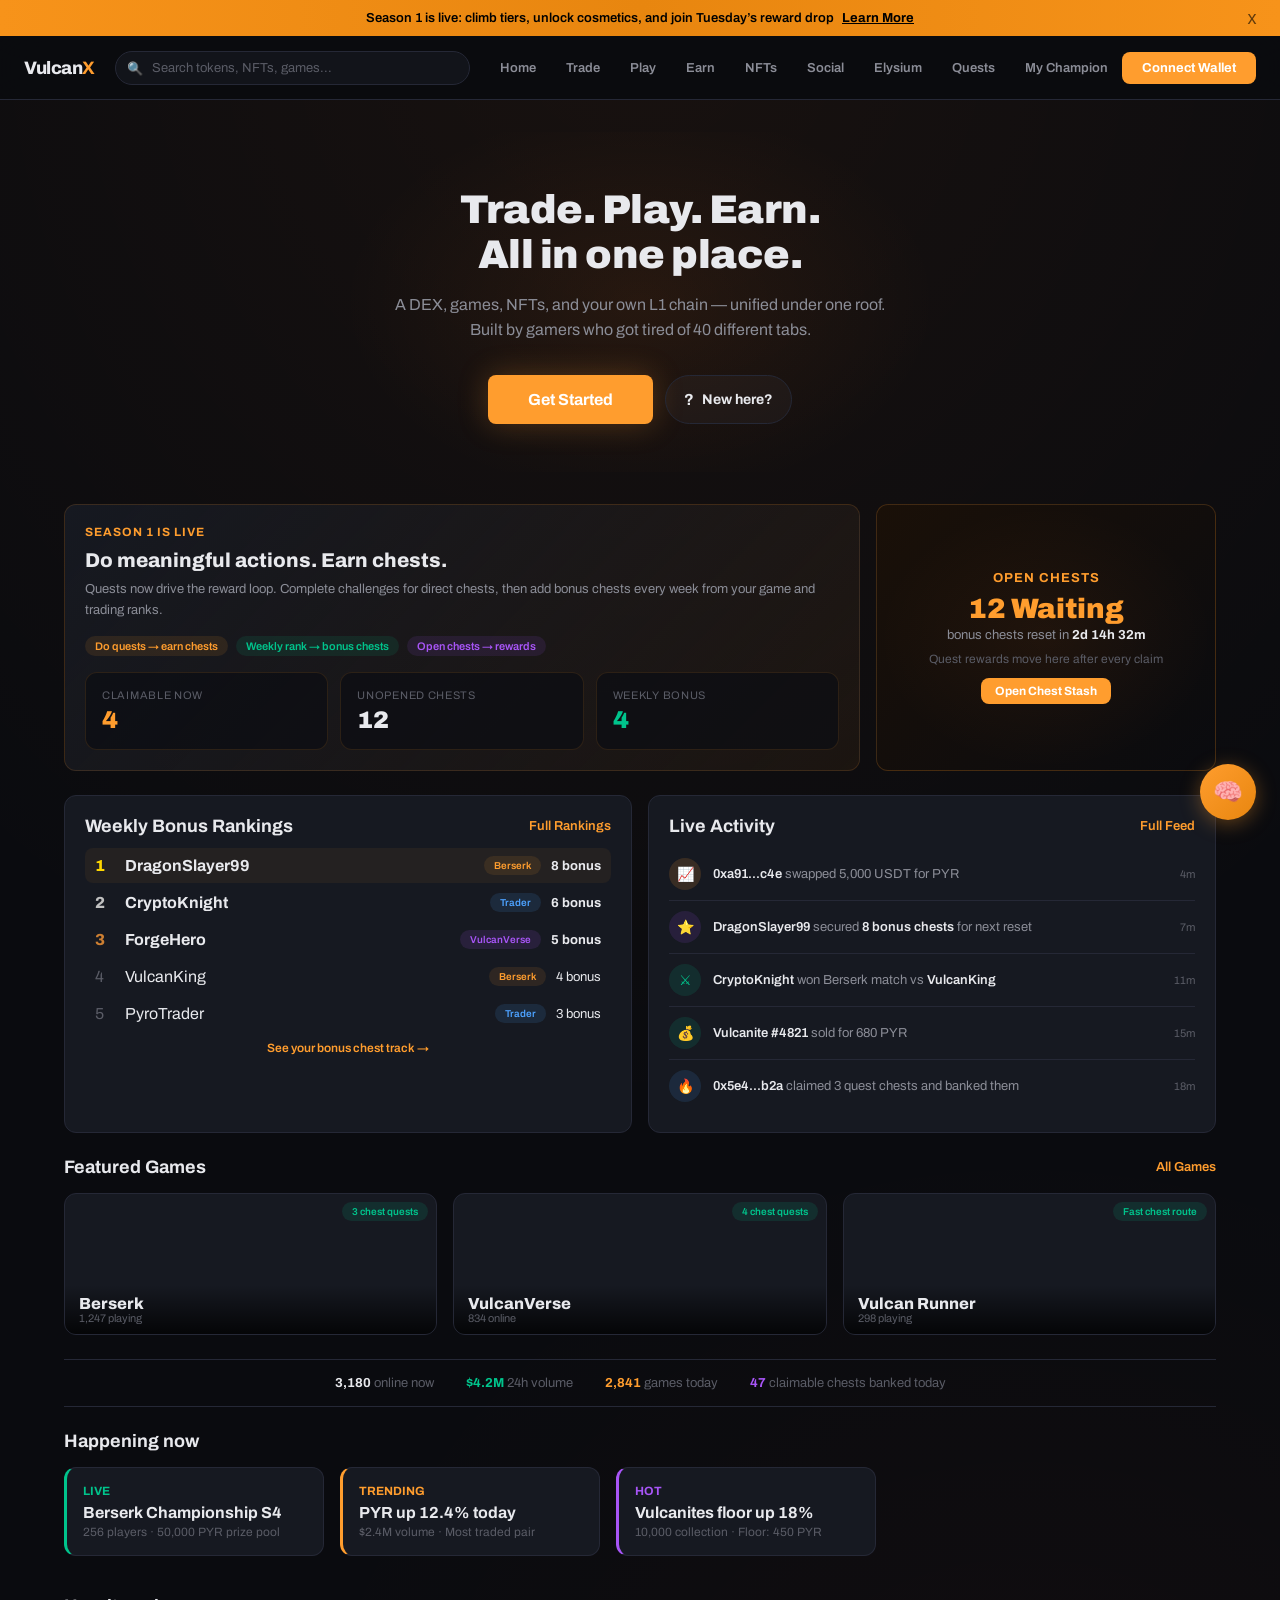
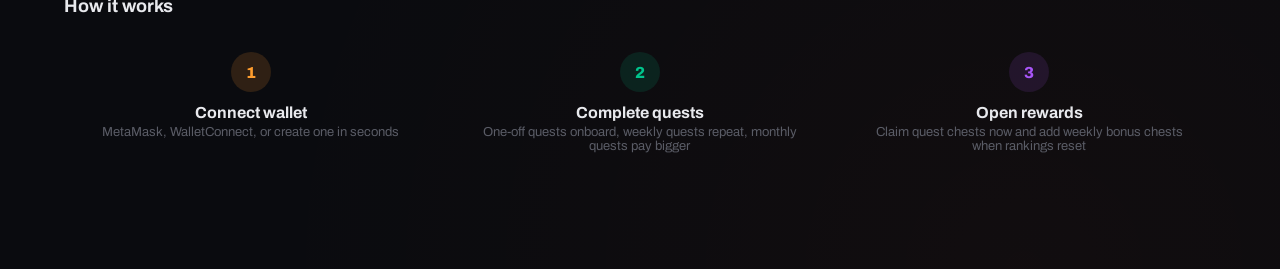
==== commit 569306d8: "Add My Champion standalone page" ====
--- a/index.html
+++ b/index.html
@@ -686,7 +686,7 @@
     font-size: 12px; color: var(--text-secondary); margin-top: 6px;
   }
   .quest-inline-help {
-    margin-bottom: 16px; border-radius: 14px; border: 1px solid var(--border); background: var(--bg-card); overflow: hidden;
+    margin-bottom: 16px; border-radius: 14px; border: 1px solid rgba(255,157,46,0.18); background: #171a22; overflow: hidden;
   }
   .quest-inline-help-trigger {
     width: 100%; background: none; border: none; color: var(--text-primary); display: flex; justify-content: space-between; align-items: center;
@@ -697,6 +697,98 @@
     display: none; padding: 0 16px 14px; color: var(--text-secondary); font-size: 12px; line-height: 1.7;
   }
   .quest-inline-help.open .quest-inline-help-body { display: block; }
+  .frenzy-pass-grid {
+    display: grid; grid-template-columns: 1.2fr 0.8fr; gap: 14px; margin: 16px 0;
+  }
+  .frenzy-pass-card {
+    position: relative; overflow: hidden; border-radius: 18px; padding: 18px;
+    background: linear-gradient(135deg, rgba(255,157,46,0.16), rgba(168,85,247,0.08) 55%, rgba(18,20,26,0.98));
+    border: 1px solid rgba(255,157,46,0.28);
+  }
+  .frenzy-pass-card::after {
+    content: ''; position: absolute; width: 220px; height: 220px; right: -90px; top: -90px;
+    background: radial-gradient(circle, rgba(255,157,46,0.22), transparent 62%);
+    pointer-events: none;
+  }
+  .frenzy-pass-kicker {
+    font-size: 11px; color: var(--accent); text-transform: uppercase; letter-spacing: 1px; font-weight: 900; margin-bottom: 8px;
+  }
+  .frenzy-pass-title { font-size: 24px; font-weight: 900; letter-spacing: -0.5px; margin-bottom: 6px; }
+  .frenzy-pass-sub { font-size: 13px; color: var(--text-secondary); line-height: 1.55; max-width: 560px; }
+  .frenzy-pass-status-row {
+    display: grid; grid-template-columns: repeat(3, minmax(0, 1fr)); gap: 10px; margin-top: 16px;
+  }
+  .frenzy-pass-stat {
+    padding: 12px; border-radius: 14px; background: rgba(10,11,15,0.56); border: 1px solid rgba(255,255,255,0.06);
+  }
+  .frenzy-pass-stat-label {
+    font-size: 10px; color: var(--text-muted); text-transform: uppercase; letter-spacing: 0.7px; font-weight: 800; margin-bottom: 5px;
+  }
+  .frenzy-pass-stat-value { font-size: 18px; font-weight: 900; color: var(--text-primary); }
+  .frenzy-pass-side { border-radius: 18px; padding: 16px; background: var(--bg-card); border: 1px solid var(--border); }
+  .frenzy-pass-history { display: flex; flex-direction: column; gap: 8px; margin-top: 12px; }
+  .frenzy-pass-history-row {
+    display: flex; justify-content: space-between; gap: 10px; padding: 9px 0; border-bottom: 1px solid rgba(255,255,255,0.06);
+    font-size: 12px; color: var(--text-secondary);
+  }
+  .frenzy-pass-history-row:last-child { border-bottom: 0; }
+  .frenzy-pass-banner {
+    display: none; align-items: center; justify-content: space-between; gap: 14px; margin: 14px 0 16px;
+    padding: 16px; border-radius: 16px; border: 1px solid rgba(255,77,106,0.28);
+    background: linear-gradient(135deg, rgba(255,77,106,0.13), rgba(255,157,46,0.08));
+  }
+  .frenzy-pass-banner.visible { display: flex; }
+  .winner-ticker-card {
+    margin: 14px 0 16px; padding: 0; border-radius: 16px; overflow: hidden;
+    background: rgba(18,20,26,0.92); border: 1px solid rgba(255,157,46,0.18);
+  }
+  .winner-ticker {
+    display: flex; align-items: center; gap: 16px; min-height: 54px;
+  }
+  .winner-ticker-label {
+    flex: 0 0 auto; height: 54px; padding: 0 16px; display: flex; align-items: center; gap: 8px;
+    background: rgba(255,157,46,0.12); border-right: 1px solid rgba(255,157,46,0.18);
+    font-size: 12px; font-weight: 900; color: var(--accent); text-transform: uppercase; letter-spacing: 0.8px;
+  }
+  .winner-ticker-window {
+    flex: 1; overflow: hidden; mask-image: linear-gradient(90deg, transparent, #000 8%, #000 92%, transparent);
+  }
+  .winner-ticker-track {
+    display: inline-flex; gap: 34px; white-space: nowrap; animation: winnerTicker 28s linear infinite;
+  }
+  .winner-ticker-item {
+    display: inline-flex; align-items: center; gap: 8px; font-size: 13px; color: var(--text-secondary);
+  }
+  .winner-ticker-item strong { color: var(--accent); }
+  @keyframes winnerTicker {
+    from { transform: translateX(0); }
+    to { transform: translateX(-50%); }
+  }
+  .frenzy-lock-alert {
+    display: none; align-items: center; justify-content: space-between; gap: 14px; margin: 0 0 16px;
+    padding: 16px; border-radius: 16px; border: 1px solid rgba(255,77,106,0.36);
+    background: linear-gradient(135deg, rgba(255,77,106,0.18), rgba(255,157,46,0.09));
+    box-shadow: 0 14px 38px rgba(255,77,106,0.1);
+  }
+  .frenzy-lock-alert.visible {
+    display: flex; animation: lockAlertPop 0.32s ease;
+  }
+  @keyframes lockAlertPop {
+    0% { transform: translateY(-8px); opacity: 0; }
+    100% { transform: translateY(0); opacity: 1; }
+  }
+  .quests-pass-locked .chest-quest-card {
+    opacity: 0.48; filter: grayscale(0.35); box-shadow: none;
+  }
+  .quests-pass-locked .chest-quest-card:hover {
+    opacity: 0.62;
+  }
+  .quests-pass-locked .chest-quest-card.claimable {
+    border-color: var(--border); box-shadow: none;
+  }
+  .quests-pass-locked .quest-chest-badge {
+    background: rgba(255,255,255,0.04); border-color: var(--border);
+  }
   .quest-filter-card { margin-bottom: 18px; }
   .quest-filter-grid {
     display: grid; grid-template-columns: repeat(3, 1fr); gap: 12px;
@@ -764,6 +856,11 @@
   .quest-mini-badge {
     display: inline-flex; align-items: center; padding: 5px 9px; border-radius: 999px;
     font-size: 10px; font-weight: 800; border: 1px solid var(--border); background: rgba(255,255,255,0.03); color: var(--text-secondary); text-transform: uppercase; letter-spacing: 0.6px;
+  }
+  .quest-product-pill {
+    display: inline-flex; align-items: center; gap: 5px; padding: 5px 9px; border-radius: 999px;
+    font-size: 10px; font-weight: 900; color: var(--accent); background: rgba(255,157,46,0.1); border: 1px solid rgba(255,157,46,0.2);
+    text-transform: uppercase; letter-spacing: 0.6px;
   }
   .quest-chest-badge {
     min-width: 94px; padding: 10px 10px 8px; border-radius: 16px; text-align: center;
@@ -813,6 +910,7 @@
     padding: 10px 12px; border-radius: 10px; border: 1px solid var(--border); background: var(--bg-secondary); color: var(--text-secondary);
     font-size: 11px; font-weight: 800; font-family: inherit; cursor: pointer;
   }
+  .quest-toggle-btn:hover { border-color: rgba(255,157,46,0.35); color: var(--accent); }
   .quest-card-detail {
     display: none; position: relative; z-index: 1; margin-top: 12px; padding-top: 12px; border-top: 1px solid rgba(255,255,255,0.06);
   }
@@ -916,6 +1014,7 @@
     .profile-stats { flex-wrap: wrap; gap: 16px; }
     .discover-help-grid { grid-template-columns: repeat(2, 1fr); }
     .discover-help-mini { grid-template-columns: 1fr; }
+    .frenzy-pass-grid { grid-template-columns: 1fr; }
     .quest-stash-band { grid-template-columns: repeat(3, 1fr); }
     .quest-filter-grid { grid-template-columns: 1fr; }
     .quest-board-grid { grid-template-columns: 1fr; }
@@ -956,6 +1055,8 @@
     .drawer-actions { grid-template-columns: 1fr; }
     .discover-help-grid { grid-template-columns: 1fr; }
     .quest-hero-title { font-size: 28px; }
+    .frenzy-pass-status-row { grid-template-columns: 1fr; }
+    .frenzy-pass-banner { align-items: flex-start; flex-direction: column; }
     .quest-stash-band { grid-template-columns: 1fr; }
     .chat-sidebar {
       top: auto; right: 0; left: 0; bottom: -100%; width: auto; height: 72vh; border-left: none; border-top: 1px solid var(--border);
@@ -1183,6 +1284,7 @@
     <div class="nav-link" onclick="showPage('social')">Social</div>
     <div class="nav-link" onclick="showPage('elysium')">Elysium</div>
     <div class="nav-link" onclick="showPage('quests')">Quests</div>
+    <div class="nav-link" onclick="window.location.href='prototypes/my-champion-fresh/'">My Champion</div>
   </div>
   <div class="nav-right">
     <button class="nav-icon-btn logged-in-only" onclick="toggleChat()" title="Chat" aria-label="Open chat" style="display:none;">&#x1F4AC;</button>
@@ -4311,38 +4413,53 @@
 <!-- ========================================== -->
 <!-- PAGE: QUESTS                               -->
 <!-- ========================================== -->
-<div class="page" id="page-quests">
+<div class="page quests-pass-locked" id="page-quests">
   <div class="container" style="padding-top:24px;">
     <div class="card quest-shell-card quest-hero-minimal">
       <div class="quest-hero-top">
         <div>
           <div class="quest-kicker">Seasonal Event</div>
           <div class="quest-hero-title">Quests &amp; Chests</div>
-          <div class="quest-hero-sub">Pick a game, filter the quest type, claim your chests.</div>
+          <div class="quest-hero-sub">Complete challenges, climb weekly ranks, and unlock chests with a Frenzy Pass.</div>
         </div>
         <div style="display:flex; gap:10px; flex-wrap:wrap;">
-          <button class="btn-primary" onclick="openChestStash()">Open Chests</button>
-          <button class="btn-secondary" onclick="showAchievement('Quest Board','Opened your active quest board','')">Enter the Forge</button>
-        </div>
-      </div>
-    </div>
-
-    <div class="card quest-stash-band">
-      <div class="quest-stash-item">
-        <div class="quest-stash-label">Claimable Now</div>
-        <div class="quest-stash-value" id="quest-claimable-kpi">4</div>
-        <div class="quest-stash-meta">ready to bank</div>
-      </div>
-      <div class="quest-stash-item">
-        <div class="quest-stash-label">Your Chests</div>
-        <div class="quest-stash-value" id="quest-unopened-kpi">12</div>
-        <div class="quest-stash-meta">unopened stash</div>
-      </div>
-      <div class="quest-stash-item">
-        <div class="quest-stash-label">Incoming Monday</div>
-        <div class="quest-stash-value" id="quest-rank-kpi">4</div>
-        <div class="quest-stash-meta">from weekly ranks</div>
-      </div>
+          <button class="btn-primary" onclick="openFrenzyPassModal()">Buy Frenzy Pass</button>
+          <button class="btn-secondary" onclick="openChestStash()">Open Chests</button>
+        </div>
+      </div>
+    </div>
+
+    <div id="quest-claimable-kpi" style="display:none;">4 locked</div>
+    <div id="frenzy-access-kpi" style="display:none;">Locked</div>
+    <div id="quest-rank-kpi" style="display:none;">4 chests</div>
+    <div id="quest-unopened-kpi" style="display:none;">12</div>
+
+    <div class="card winner-ticker-card">
+      <div class="winner-ticker">
+        <div class="winner-ticker-label">Live Winners</div>
+        <div class="winner-ticker-window">
+          <div class="winner-ticker-track">
+            <div class="winner-ticker-item">🎁 0x9a1...e44 opened a chest and won <strong>42 PYR</strong></div>
+            <div class="winner-ticker-item">🎴 DragonSlayer99 revealed a <strong>Vulcanite NFT</strong></div>
+            <div class="winner-ticker-item">🏆 ForgeHero hit weekly rank and banked <strong>+4 chests</strong></div>
+            <div class="winner-ticker-item">💰 0x71b...2dd opened a chest for <strong>18 PYR</strong></div>
+            <div class="winner-ticker-item">🔥 BerserkQueen revealed <strong>season loot</strong></div>
+            <div class="winner-ticker-item">🎁 0x9a1...e44 opened a chest and won <strong>42 PYR</strong></div>
+            <div class="winner-ticker-item">🎴 DragonSlayer99 revealed a <strong>Vulcanite NFT</strong></div>
+            <div class="winner-ticker-item">🏆 ForgeHero hit weekly rank and banked <strong>+4 chests</strong></div>
+            <div class="winner-ticker-item">💰 0x71b...2dd opened a chest for <strong>18 PYR</strong></div>
+            <div class="winner-ticker-item">🔥 BerserkQueen revealed <strong>season loot</strong></div>
+          </div>
+        </div>
+      </div>
+    </div>
+
+    <div class="frenzy-lock-alert" id="frenzy-lock-alert">
+      <div>
+        <div style="font-size:15px; font-weight:900; margin-bottom:4px;">No active Frenzy Pass</div>
+        <div style="font-size:13px; color:var(--text-secondary);">Buy the 10 PYR monthly pass to claim this chest and qualify for weekly prize rewards.</div>
+      </div>
+      <button class="btn-primary btn-sm" onclick="openFrenzyPassModal()">Buy Frenzy Pass</button>
     </div>
 
     <div class="quest-inline-help" id="quest-help-row">
@@ -4351,7 +4468,7 @@
         <span>Expand</span>
       </button>
       <div class="quest-inline-help-body">
-        Complete quests to earn 1-3 chests. Weekly game ranking adds extra chests on reset. One-off quests teach, weekly quests repeat, monthly quests pay bigger.
+        Frenzy Pass holders can claim chests from completed quests. Weekly game rankings add bonus chests on reset. One-off quests teach, weekly quests repeat, monthly quests pay bigger.
       </div>
     </div>
 
@@ -4380,7 +4497,7 @@
         </div>
         <div class="quest-filter-box">
           <div class="quest-filter-label">Reward</div>
-          <div class="quest-filter-desc">Filter by chest size</div>
+          <div class="quest-filter-desc">Filter by chest count</div>
           <div class="quest-filter-row">
             <button class="quest-filter-chip active" data-filter-kind="chests" data-filter-value="all" onclick="setQuestChestFilter('chests','all', this)">All</button>
             <button class="quest-filter-chip" data-filter-kind="chests" data-filter-value="1" onclick="setQuestChestFilter('chests','1', this)">1 Chest</button>
@@ -4413,6 +4530,7 @@
             <div class="quest-card-game">Berserk</div>
             <div class="quest-card-title">Complete Gauntlet</div>
             <div class="quest-badge-row">
+              <span class="quest-product-pill">⚔️ Berserk</span>
               <span class="quest-mini-badge">Weekly</span>
               <span class="quest-mini-badge">Ready</span>
             </div>
@@ -4420,7 +4538,7 @@
           <div class="quest-chest-badge">
             <div class="quest-chest-icon">🎁</div>
             <div class="quest-chest-count">3</div>
-            <div class="quest-chest-label">Gold Chests</div>
+            <div class="quest-chest-label">Chests</div>
           </div>
         </div>
         <div class="quest-progress-wrap">
@@ -4431,12 +4549,12 @@
           <div class="quest-status claimable">Claimable</div>
           <div class="quest-card-actions">
             <button class="quest-claim-btn" onclick="claimQuestChestReward('gauntlet', 3, 'Complete Gauntlet')">Claim</button>
-            <button class="quest-toggle-btn" onclick="toggleQuestDetails('gauntlet', this)">Show more</button>
+            <button class="quest-toggle-btn" onclick="openQuestDetailModal('gauntlet')">Details</button>
           </div>
         </div>
         <div class="quest-card-detail" id="quest-detail-gauntlet">
           <div class="quest-detail-copy">Finish the full Gauntlet run this week. Strong chest route because it also helps your ladder push.</div>
-          <div class="quest-loot-list"><span class="quest-loot-item">PYR</span><span class="quest-loot-item">Powerups</span><span class="quest-loot-item">NFT chance</span></div>
+          <div class="quest-loot-list"><span class="quest-loot-item">PYR chance</span><span class="quest-loot-item">NFT chance</span><span class="quest-loot-item">Season loot</span></div>
         </div>
       </div>
 
@@ -4446,6 +4564,7 @@
             <div class="quest-card-game">VulcanVerse</div>
             <div class="quest-card-title">Visit the Vulcan City NPCs</div>
             <div class="quest-badge-row">
+              <span class="quest-product-pill">🗺️ VV</span>
               <span class="quest-mini-badge">One-off</span>
               <span class="quest-mini-badge">Ready</span>
             </div>
@@ -4453,7 +4572,7 @@
           <div class="quest-chest-badge">
             <div class="quest-chest-icon">🎁</div>
             <div class="quest-chest-count">1</div>
-            <div class="quest-chest-label">Bronze Chest</div>
+            <div class="quest-chest-label">Chest</div>
           </div>
         </div>
         <div class="quest-progress-wrap">
@@ -4464,12 +4583,12 @@
           <div class="quest-status claimable">Claimable</div>
           <div class="quest-card-actions">
             <button class="quest-claim-btn" onclick="claimQuestChestReward('citynpcs', 1, 'Visit the Vulcan City NPCs')">Claim</button>
-            <button class="quest-toggle-btn" onclick="toggleQuestDetails('citynpcs', this)">Show more</button>
+            <button class="quest-toggle-btn" onclick="openQuestDetailModal('citynpcs')">Details</button>
           </div>
         </div>
         <div class="quest-card-detail" id="quest-detail-citynpcs">
           <div class="quest-detail-copy">Quick exploration quest that teaches the city loop and social/service NPC locations.</div>
-          <div class="quest-loot-list"><span class="quest-loot-item">Starter loot</span><span class="quest-loot-item">Map boost</span><span class="quest-loot-item">PYR chance</span></div>
+          <div class="quest-loot-list"><span class="quest-loot-item">Starter loot</span><span class="quest-loot-item">NFT chance</span><span class="quest-loot-item">PYR chance</span></div>
         </div>
       </div>
 
@@ -4479,13 +4598,14 @@
             <div class="quest-card-game">Berserk</div>
             <div class="quest-card-title">Finish Arcadia Campaign</div>
             <div class="quest-badge-row">
+              <span class="quest-product-pill">⚔️ Berserk</span>
               <span class="quest-mini-badge">One-off</span>
             </div>
           </div>
           <div class="quest-chest-badge">
             <div class="quest-chest-icon">🎁</div>
             <div class="quest-chest-count">2</div>
-            <div class="quest-chest-label">Silver Chests</div>
+            <div class="quest-chest-label">Chests</div>
           </div>
         </div>
         <div class="quest-progress-wrap">
@@ -4496,12 +4616,12 @@
           <div class="quest-status active">In progress</div>
           <div class="quest-card-actions">
             <button class="quest-claim-btn disabled" disabled>In Progress</button>
-            <button class="quest-toggle-btn" onclick="toggleQuestDetails('arcadia', this)">Show more</button>
+            <button class="quest-toggle-btn" onclick="openQuestDetailModal('arcadia')">Details</button>
           </div>
         </div>
         <div class="quest-card-detail" id="quest-detail-arcadia">
           <div class="quest-detail-copy">One-time story quest that doubles as onboarding into Berserk systems and lore.</div>
-          <div class="quest-loot-list"><span class="quest-loot-item">PYR</span><span class="quest-loot-item">Card pack</span><span class="quest-loot-item">Boost</span></div>
+          <div class="quest-loot-list"><span class="quest-loot-item">PYR chance</span><span class="quest-loot-item">Card pack</span><span class="quest-loot-item">NFT chance</span></div>
         </div>
       </div>
 
@@ -4511,6 +4631,7 @@
             <div class="quest-card-game">Vulcan Runner</div>
             <div class="quest-card-title">Hit 50,000 Score</div>
             <div class="quest-badge-row">
+              <span class="quest-product-pill">🏃 Runner</span>
               <span class="quest-mini-badge">Weekly</span>
               <span class="quest-mini-badge">Recommended</span>
             </div>
@@ -4518,7 +4639,7 @@
           <div class="quest-chest-badge">
             <div class="quest-chest-icon">🎁</div>
             <div class="quest-chest-count">2</div>
-            <div class="quest-chest-label">Silver Chests</div>
+            <div class="quest-chest-label">Chests</div>
           </div>
         </div>
         <div class="quest-progress-wrap">
@@ -4529,12 +4650,12 @@
           <div class="quest-status active">Nearly there</div>
           <div class="quest-card-actions">
             <button class="quest-claim-btn disabled" disabled>In Progress</button>
-            <button class="quest-toggle-btn" onclick="toggleQuestDetails('runner', this)">Show more</button>
+            <button class="quest-toggle-btn" onclick="openQuestDetailModal('runner')">Details</button>
           </div>
         </div>
         <div class="quest-card-detail" id="quest-detail-runner">
           <div class="quest-detail-copy">Fast-session quest built for return behavior and quick mobile-style loops.</div>
-          <div class="quest-loot-list"><span class="quest-loot-item">Runner boost</span><span class="quest-loot-item">Cosmetic chance</span><span class="quest-loot-item">PYR</span></div>
+          <div class="quest-loot-list"><span class="quest-loot-item">Cosmetic chance</span><span class="quest-loot-item">NFT chance</span><span class="quest-loot-item">PYR chance</span></div>
         </div>
       </div>
 
@@ -4544,13 +4665,14 @@
             <div class="quest-card-game">VulcanVerse</div>
             <div class="quest-card-title">Catch 20 Fish</div>
             <div class="quest-badge-row">
+              <span class="quest-product-pill">🗺️ VV</span>
               <span class="quest-mini-badge">Weekly</span>
             </div>
           </div>
           <div class="quest-chest-badge">
             <div class="quest-chest-icon">🎁</div>
             <div class="quest-chest-count">1</div>
-            <div class="quest-chest-label">Bronze Chest</div>
+            <div class="quest-chest-label">Chest</div>
           </div>
         </div>
         <div class="quest-progress-wrap">
@@ -4561,7 +4683,7 @@
           <div class="quest-status active">8 to go</div>
           <div class="quest-card-actions">
             <button class="quest-claim-btn disabled" disabled>In Progress</button>
-            <button class="quest-toggle-btn" onclick="toggleQuestDetails('fish', this)">Show more</button>
+            <button class="quest-toggle-btn" onclick="openQuestDetailModal('fish')">Details</button>
           </div>
         </div>
         <div class="quest-card-detail" id="quest-detail-fish">
@@ -4576,6 +4698,7 @@
             <div class="quest-card-game">Elysium</div>
             <div class="quest-card-title">Do 3 Swaps</div>
             <div class="quest-badge-row">
+              <span class="quest-product-pill">🔁 Swap</span>
               <span class="quest-mini-badge">Weekly</span>
               <span class="quest-mini-badge">Trader route</span>
             </div>
@@ -4583,7 +4706,7 @@
           <div class="quest-chest-badge">
             <div class="quest-chest-icon">🎁</div>
             <div class="quest-chest-count">2</div>
-            <div class="quest-chest-label">Silver Chests</div>
+            <div class="quest-chest-label">Chests</div>
           </div>
         </div>
         <div class="quest-progress-wrap">
@@ -4594,7 +4717,7 @@
           <div class="quest-status active">In progress</div>
           <div class="quest-card-actions">
             <button class="quest-claim-btn disabled" disabled>In Progress</button>
-            <button class="quest-toggle-btn" onclick="toggleQuestDetails('swaps', this)">Show more</button>
+            <button class="quest-toggle-btn" onclick="openQuestDetailModal('swaps')">Details</button>
           </div>
         </div>
         <div class="quest-card-detail" id="quest-detail-swaps">
@@ -4609,13 +4732,14 @@
             <div class="quest-card-game">VulcanVerse</div>
             <div class="quest-card-title">Harvest 100 Crops</div>
             <div class="quest-badge-row">
+              <span class="quest-product-pill">🗺️ VV</span>
               <span class="quest-mini-badge">Monthly</span>
             </div>
           </div>
           <div class="quest-chest-badge">
             <div class="quest-chest-icon">🎁</div>
             <div class="quest-chest-count">3</div>
-            <div class="quest-chest-label">Gold Chests</div>
+            <div class="quest-chest-label">Chests</div>
           </div>
         </div>
         <div class="quest-progress-wrap">
@@ -4626,12 +4750,12 @@
           <div class="quest-status locked">Locked</div>
           <div class="quest-card-actions">
             <button class="quest-claim-btn disabled" disabled>Finish Land Intro</button>
-            <button class="quest-toggle-btn" onclick="toggleQuestDetails('harvest', this)">Show more</button>
+            <button class="quest-toggle-btn" onclick="openQuestDetailModal('harvest')">Details</button>
           </div>
         </div>
         <div class="quest-card-detail" id="quest-detail-harvest">
           <div class="quest-detail-copy">Locked because land onboarding is incomplete. Finish the Vulcan City NPC route and first farming intro to unlock this monthly chest line.</div>
-          <div class="quest-loot-list"><span class="quest-loot-item">Rare boosts</span><span class="quest-loot-item">NFT chance</span><span class="quest-loot-item">Crafting goods</span></div>
+          <div class="quest-loot-list"><span class="quest-loot-item">PYR chance</span><span class="quest-loot-item">NFT chance</span><span class="quest-loot-item">Crafting goods</span></div>
         </div>
       </div>
 
@@ -4641,13 +4765,14 @@
             <div class="quest-card-game">Elysium</div>
             <div class="quest-card-title">First Bridge to Elysium</div>
             <div class="quest-badge-row">
+              <span class="quest-product-pill">🌉 Bridge</span>
               <span class="quest-mini-badge">One-off</span>
             </div>
           </div>
           <div class="quest-chest-badge">
             <div class="quest-chest-icon">🎁</div>
             <div class="quest-chest-count">1</div>
-            <div class="quest-chest-label">Bronze Chest</div>
+            <div class="quest-chest-label">Chest</div>
           </div>
         </div>
         <div class="quest-progress-wrap">
@@ -4658,7 +4783,7 @@
           <div class="quest-status claimed">Claimed</div>
           <div class="quest-card-actions">
             <button class="quest-claim-btn claimed" disabled>Opened</button>
-            <button class="quest-toggle-btn" onclick="toggleQuestDetails('bridge', this)">Show more</button>
+            <button class="quest-toggle-btn" onclick="openQuestDetailModal('bridge')">Details</button>
           </div>
         </div>
         <div class="quest-card-detail" id="quest-detail-bridge">
@@ -4681,6 +4806,7 @@
       <div style="display:flex; align-items:center; gap:12px; flex-wrap:wrap;">
         <div style="font-size:22px; font-weight:800;">0x71a...f29d</div>
         <span class="xp-badge platinum">&#x1F396; Platinum</span>
+        <button class="btn-secondary btn-sm" onclick="window.location.href='prototypes/my-champion-fresh/'">My Champion</button>
         <button class="btn-secondary btn-sm" style="margin-left:auto;">Edit Profile</button>
       </div>
       <div style="font-size:13px; color:var(--text-muted); margin-top:4px;">Member since Jan 2025 &middot; 7 quests cleared this week</div>
@@ -5249,6 +5375,7 @@
   <button class="mobile-nav-item" onclick="showPage('nfts')"><span class="mobile-nav-icon">🎨</span>NFTs</button>
   <button class="mobile-nav-item" onclick="showPage('social')"><span class="mobile-nav-icon">👥</span>Social</button>
   <button class="mobile-nav-item" onclick="showPage('elysium')"><span class="mobile-nav-icon">⛓️</span>Elysium</button>
+  <button class="mobile-nav-item" onclick="window.location.href='prototypes/my-champion-fresh/'"><span class="mobile-nav-icon">🛡️</span>Champion</button>
   <button class="mobile-nav-item" onclick="showPage('quests')"><span class="mobile-nav-icon">⚔️</span>Quests</button>
   <button class="mobile-nav-item" onclick="showPage('profile')"><span class="mobile-nav-icon">👤</span>Profile</button>
 </nav>
@@ -5267,6 +5394,7 @@
   <button class="proto-btn" onclick="showPage('elysium')">Elysium</button>
   <button class="proto-btn" onclick="showPage('quests')">Quests</button>
   <button class="proto-btn" onclick="showPage('profile')">Profile</button>
+  <button class="proto-btn" onclick="window.location.href='prototypes/my-champion-fresh/'">My Champion</button>
 </div>
 
 <!-- ========================================== -->
@@ -5414,6 +5542,7 @@
   unopened: 12,
   incoming: 4
 };
+let frenzyPassActive = false;
 
 function toggleQuestHelp(btn) {
   const row = document.getElementById('quest-help-row');
@@ -5480,9 +5609,9 @@
   const unopenedEl = document.getElementById('quest-unopened-kpi');
   const rankEl = document.getElementById('quest-rank-kpi');
 
-  if (claimableEl) claimableEl.textContent = String(claimableTotal);
+  if (claimableEl) claimableEl.textContent = frenzyPassActive ? String(claimableTotal) : `${claimableTotal} locked`;
   if (unopenedEl) unopenedEl.textContent = String(questChestInventory.unopened);
-  if (rankEl) rankEl.textContent = String(questChestInventory.incoming);
+  if (rankEl) rankEl.textContent = frenzyPassActive ? String(questChestInventory.incoming) : `${questChestInventory.incoming} chests`;
 }
 
 function toggleQuestDetails(id, btn) {
@@ -5492,7 +5621,149 @@
   btn.textContent = detail.classList.contains('open') ? 'Hide details' : 'Show more';
 }
 
+function showFrenzyLockAlert() {
+  const alert = document.getElementById('frenzy-lock-alert');
+  if (!alert) return;
+  alert.classList.add('visible');
+  alert.scrollIntoView({ behavior: 'smooth', block: 'center' });
+}
+
+function toggleNoPassPreview() {
+  frenzyPassActive = !frenzyPassActive;
+  updateFrenzyPassUi();
+  showAchievement(
+    frenzyPassActive ? 'Frenzy Pass Active' : 'No Pass State',
+    frenzyPassActive ? 'Chest claiming is unlocked' : 'Quest rewards are locked until pass purchase',
+    frenzyPassActive ? 'Access restored' : 'Buy pass to earn rewards'
+  );
+}
+
+function activateFrenzyPass() {
+  frenzyPassActive = true;
+  updateFrenzyPassUi();
+  closeActionModal();
+  showAchievement('Frenzy Pass Bought', '10 PYR monthly pass activated', 'Chest rewards unlocked');
+}
+
+function updateFrenzyPassUi() {
+  const page = document.getElementById('page-quests');
+  page?.classList.toggle('quests-pass-locked', !frenzyPassActive);
+  if (frenzyPassActive) document.getElementById('frenzy-lock-alert')?.classList.remove('visible');
+
+  const title = document.getElementById('frenzy-pass-title');
+  const copy = document.getElementById('frenzy-pass-copy');
+  const access = document.getElementById('frenzy-access-kpi');
+  const toggle = document.getElementById('frenzy-preview-toggle');
+
+  if (title) title.textContent = frenzyPassActive ? 'Frenzy Pass active: 18d 6h remaining' : 'Unlock chest rewards for 10 PYR / month';
+  if (copy) copy.textContent = frenzyPassActive
+    ? 'Your pass is active. Claim completed quest chests now, then hold your weekly rank for bonus chests on reset.'
+    : 'Buy the Frenzy Pass to turn these quests into claimable chests. Weekly winners can reveal PYR, NFTs and prizes worth thousands.';
+  if (access) {
+    access.textContent = frenzyPassActive ? 'Unlocked' : 'Locked';
+    access.style.color = frenzyPassActive ? 'var(--green)' : 'var(--red)';
+  }
+  if (toggle) toggle.textContent = frenzyPassActive ? 'Preview Locked' : 'Preview Active';
+
+  document.querySelectorAll('.chest-quest-card[data-status="claimable"] .quest-claim-btn').forEach((btn) => {
+    btn.textContent = frenzyPassActive ? 'Claim' : 'Buy Pass';
+  });
+
+  refreshQuestChestSummary();
+}
+
+function openFrenzyPassModal() {
+  openActionModal(
+    'Buy Frenzy Pass',
+    '10 PYR monthly access to quest chests and weekly rank chests.',
+    `
+      <div class="card card-sm" style="background:linear-gradient(135deg, rgba(255,157,46,0.16), rgba(168,85,247,0.08)); border-color:rgba(255,157,46,0.28); margin-bottom:14px;">
+        <div style="display:flex; justify-content:space-between; gap:12px; align-items:flex-start; flex-wrap:wrap;">
+          <div>
+            <div style="font-size:18px; font-weight:900;">Frenzy Pass</div>
+            <div style="font-size:13px; color:var(--text-secondary); margin-top:4px;">Required to claim chest rewards from quests and weekly leaderboards.</div>
+          </div>
+          <div style="font-size:24px; font-weight:900; color:var(--accent);">10 PYR</div>
+        </div>
+      </div>
+      <div style="display:grid; grid-template-columns:repeat(3, minmax(0,1fr)); gap:10px; margin-bottom:14px;">
+        <div class="card card-sm" style="background:var(--bg-secondary);"><div style="font-size:11px; color:var(--text-muted); text-transform:uppercase;">Duration</div><div style="font-weight:900; margin-top:4px;">30 days</div></div>
+        <div class="card card-sm" style="background:var(--bg-secondary);"><div style="font-size:11px; color:var(--text-muted); text-transform:uppercase;">Unlocks</div><div style="font-weight:900; margin-top:4px;">Chest claims</div></div>
+        <div class="card card-sm" style="background:var(--bg-secondary);"><div style="font-size:11px; color:var(--text-muted); text-transform:uppercase;">Bonus</div><div style="font-weight:900; margin-top:4px;">Rank chests</div></div>
+      </div>
+      <div class="modal-option">
+        <div>
+          <div style="font-weight:800;">Pay with PYR balance</div>
+          <div style="font-size:12px; color:var(--text-muted);">Prototype flow: purchase succeeds and chest access becomes active.</div>
+        </div>
+        <button class="btn-primary btn-sm" onclick="activateFrenzyPass()">Buy Pass</button>
+      </div>
+      <div style="font-size:12px; color:var(--text-muted); line-height:1.6; margin-top:12px;">Pass renews monthly. Quest and leaderboard chest rewards stay locked without an active pass.</div>
+    `
+  );
+}
+
+function openFrenzyHistory() {
+  openActionModal(
+    'Frenzy Pass History',
+    'Used passes, current pass, and renewal timing.',
+    `
+      <table class="data-table">
+        <thead><tr><th>Month</th><th>Status</th><th>Cost</th><th>Chest Access</th></tr></thead>
+        <tbody>
+          <tr><td>April 2026</td><td><span style="color:var(--green); font-weight:800;">Running · 18d 6h left</span></td><td>10 PYR</td><td>Unlocked</td></tr>
+          <tr><td>March 2026</td><td>Used</td><td>10 PYR</td><td>34 chests claimed</td></tr>
+          <tr><td>February 2026</td><td>Used</td><td>10 PYR</td><td>21 chests claimed</td></tr>
+        </tbody>
+      </table>
+    `
+  );
+}
+
+const questDetailData = {
+  gauntlet: { title:'Complete Gauntlet', product:'Berserk', type:'Weekly', progress:'Complete', remaining:'Ready to claim', detail:'Finish the full Gauntlet run this week. This is a high-value route because it also supports weekly Berserk leaderboard placement.', unlock:'Active Frenzy Pass required to claim.', next:'Claim 3 chests, then keep pushing ladder rank for Monday bonus chests.' },
+  citynpcs: { title:'Visit the Vulcan City NPCs', product:'VulcanVerse', type:'One-off', progress:'Complete', remaining:'Ready to claim', detail:'Visit the key city NPCs to learn the world loop and unlock early VulcanVerse quest routing.', unlock:'Available after first VulcanVerse launch.', next:'Claim 1 chest, then unlock land and world milestone quests.' },
+  arcadia: { title:'Finish Arcadia Campaign', product:'Berserk', type:'One-off', progress:'4 / 6 chapters', remaining:'2 chapters remaining', detail:'Complete the Arcadia campaign path to prove you understand the campaign and card progression flow.', unlock:'Available to Frenzy Pass holders after starting Berserk.', next:'Continue the campaign from the Games page.' },
+  runner: { title:'Hit 50,000 Score', product:'Vulcan Runner', type:'Weekly', progress:'41,250 / 50,000', remaining:'8,750 score remaining', detail:'Fast weekly quest for short sessions. Designed as a quick chest route for users who want lightweight play.', unlock:'Active for this weekly reset.', next:'Play one more run and push score above 50,000.' },
+  fish: { title:'Catch 20 Fish', product:'VulcanVerse', type:'Weekly', progress:'12 / 20 fish', remaining:'8 fish remaining', detail:'Casual world quest for repeated VulcanVerse activity without forcing combat or trading.', unlock:'Fishing tutorial must be complete.', next:'Return to VulcanVerse and catch 8 more fish.' },
+  swaps: { title:'Do 3 Swaps', product:'Elysium Swap', type:'Weekly', progress:'1 / 3 swaps', remaining:'2 swaps remaining', detail:'Protocol-use quest that introduces Elysium activity and creates a trader-friendly chest path.', unlock:'Wallet connected on Elysium.', next:'Open Swap and complete two more swaps.' },
+  harvest: { title:'Harvest 100 Crops', product:'VulcanVerse', type:'Monthly', progress:'Locked', remaining:'Finish Land Intro to unlock', detail:'Longer monthly world quest for committed VulcanVerse players and land activity.', unlock:'Locked because land onboarding is incomplete.', next:'Complete the Vulcan City NPC quest and first farming intro.' },
+  bridge: { title:'First Bridge to Elysium', product:'Elysium Bridge', type:'One-off', progress:'Claimed', remaining:'Already completed', detail:'First bridge quest teaches users how to move assets into the Elysium side of Vulcan X.', unlock:'Completed.', next:'Use swaps or trading quests for the next chest route.' }
+};
+
+function openQuestDetailModal(id) {
+  const q = questDetailData[id];
+  if (!q) return;
+  openActionModal(
+    q.title,
+    `${q.product} · ${q.type}`,
+    `
+      <div style="display:grid; grid-template-columns:1fr 1fr; gap:10px; margin-bottom:14px;">
+        <div class="card card-sm" style="background:var(--bg-secondary);"><div style="font-size:11px; color:var(--text-muted); text-transform:uppercase;">Progress</div><div style="font-weight:900; margin-top:4px;">${q.progress}</div></div>
+        <div class="card card-sm" style="background:var(--bg-secondary);"><div style="font-size:11px; color:var(--text-muted); text-transform:uppercase;">Remaining</div><div style="font-weight:900; margin-top:4px;">${q.remaining}</div></div>
+      </div>
+      <div style="font-size:13px; color:var(--text-secondary); line-height:1.7; margin-bottom:14px;">${q.detail}</div>
+      <div class="modal-option">
+        <div>
+          <div style="font-weight:800;">Unlock condition</div>
+          <div style="font-size:12px; color:var(--text-muted);">${q.unlock}</div>
+        </div>
+      </div>
+      <div class="modal-option">
+        <div>
+          <div style="font-weight:800;">Where to go next</div>
+          <div style="font-size:12px; color:var(--text-muted);">${q.next}</div>
+        </div>
+      </div>
+    `
+  );
+}
+
 function openChestStash() {
+  if (!frenzyPassActive) {
+    showFrenzyLockAlert();
+    return;
+  }
   openActionModal(
     'Chest Stash',
     'Your quest rewards land here before opening.',
@@ -5508,13 +5779,42 @@
           <div style="font-weight:700;">Open 3 now</div>
           <div style="font-size:12px; color:var(--text-muted);">Reveal rewards from your unopened stash</div>
         </div>
-        <button class="btn-primary btn-sm" onclick="closeActionModal(); questChestInventory.unopened = Math.max(0, questChestInventory.unopened - 3); refreshQuestChestSummary(); showAchievement('Chest Opened', 'Opened 3 stash chests', 'Rewards revealed')">Open Chests</button>
+        <button class="btn-primary btn-sm" onclick="openChestRevealModal(3)">Open Chests</button>
       </div>
     `
   );
 }
 
+function openChestRevealModal(count) {
+  questChestInventory.unopened = Math.max(0, questChestInventory.unopened - count);
+  refreshQuestChestSummary();
+  openActionModal(
+    'Chest Reveal',
+    `Opened ${count} chest${count === 1 ? '' : 's'} from your stash.`,
+    `
+      <div style="text-align:center; padding:10px 0 18px;">
+        <div style="font-size:58px; margin-bottom:10px;">🎁</div>
+        <div style="font-size:22px; font-weight:900; color:var(--accent);">Rewards Revealed</div>
+        <div style="font-size:12px; color:var(--text-muted); margin-top:4px;">Prototype modal for the big reveal moment</div>
+      </div>
+      <div style="display:grid; grid-template-columns:repeat(3, minmax(0,1fr)); gap:10px;">
+        <div class="card card-sm" style="background:var(--bg-secondary); text-align:center;"><div style="font-size:24px;">💰</div><div style="font-weight:900; margin-top:6px;">4.8 PYR</div><div style="font-size:11px; color:var(--text-muted);">Token reward</div></div>
+        <div class="card card-sm" style="background:var(--bg-secondary); text-align:center;"><div style="font-size:24px;">🎴</div><div style="font-weight:900; margin-top:6px;">Berserk Card</div><div style="font-size:11px; color:var(--text-muted);">NFT reward</div></div>
+        <div class="card card-sm" style="background:var(--bg-secondary); text-align:center;"><div style="font-size:24px;">🔥</div><div style="font-weight:900; margin-top:6px;">Season Loot</div><div style="font-size:11px; color:var(--text-muted);">Reward pool</div></div>
+      </div>
+      <div style="display:flex; gap:10px; margin-top:14px; flex-wrap:wrap;">
+        <button class="btn-primary btn-sm" onclick="openChestStash()">Open More</button>
+        <button class="btn-secondary btn-sm" onclick="closeActionModal()">Close</button>
+      </div>
+    `
+  );
+}
+
 function claimQuestChestReward(id, chests, title) {
+  if (!frenzyPassActive) {
+    showFrenzyLockAlert();
+    return;
+  }
   const card = document.getElementById(`quest-card-${id}`);
   if (!card || card.dataset.status !== 'claimable') return;
 
@@ -7026,7 +7326,7 @@
 };
 
 applyQuestChestFilters();
-refreshQuestChestSummary();
+updateFrenzyPassUi();
 </script>
 
 <!-- ===== AI CHAT BUBBLE (persistent bottom-right) ===== -->
@@ -7081,7 +7381,7 @@
   input.value = '';
   // Simulated AI response
   const responses = {
-    'How do chests work?': 'Quests now give direct chests, and weekly ranks add bonus chests on reset. Think of it as: complete routes now, then hold your rank line through the week. Chests can contain PYR, boosts, NFTs, and other rewards.',
+    'How do chests work?': 'Frenzy Pass holders can claim direct chests from quests, and weekly ranks add bonus chests on reset. Think of it as: complete routes now, then hold your rank line through the week. Chests can contain PYR, NFTs, and other rewards.',
     'Best way to earn PYR?': 'Three main ways: (1) Hold $V for weekly V-Drip distributions, (2) Stake PYR on VulcanVerse land plots for daily earnings, (3) use quests and chests to unlock extra rewards on top of your normal yield.',
     'What is V-Drip?': 'V-Drip is passive income for $V holders. 30% of all trading fees are distributed weekly to V holders proportional to their balance. Just hold $V in your wallet — no staking or locking required. Distributions happen every Tuesday.',
     'How do I trade?': 'Head to the Trade page, select a token pair, and swap. Fees are just 0.1–0.2%. Trading also helps clear quest routes and can move your weekly bonus rank if you stay active through the week.'
